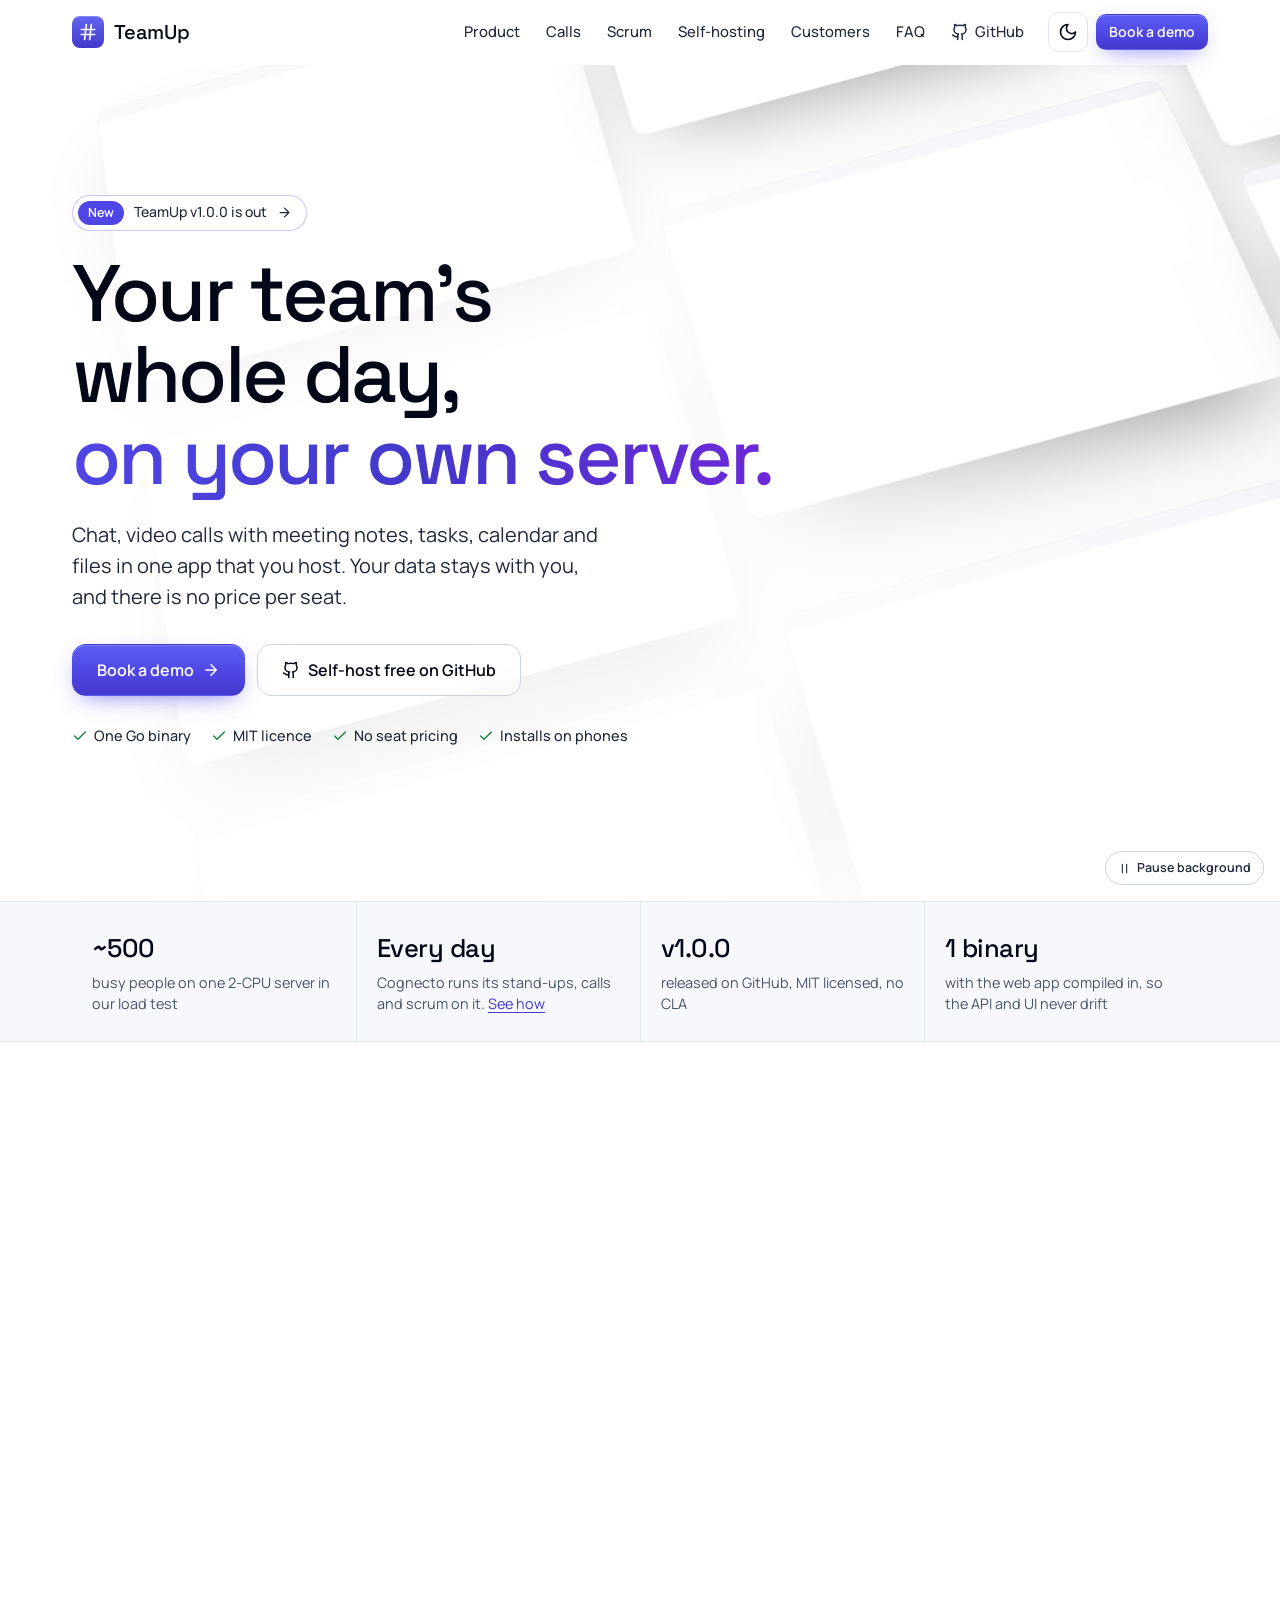
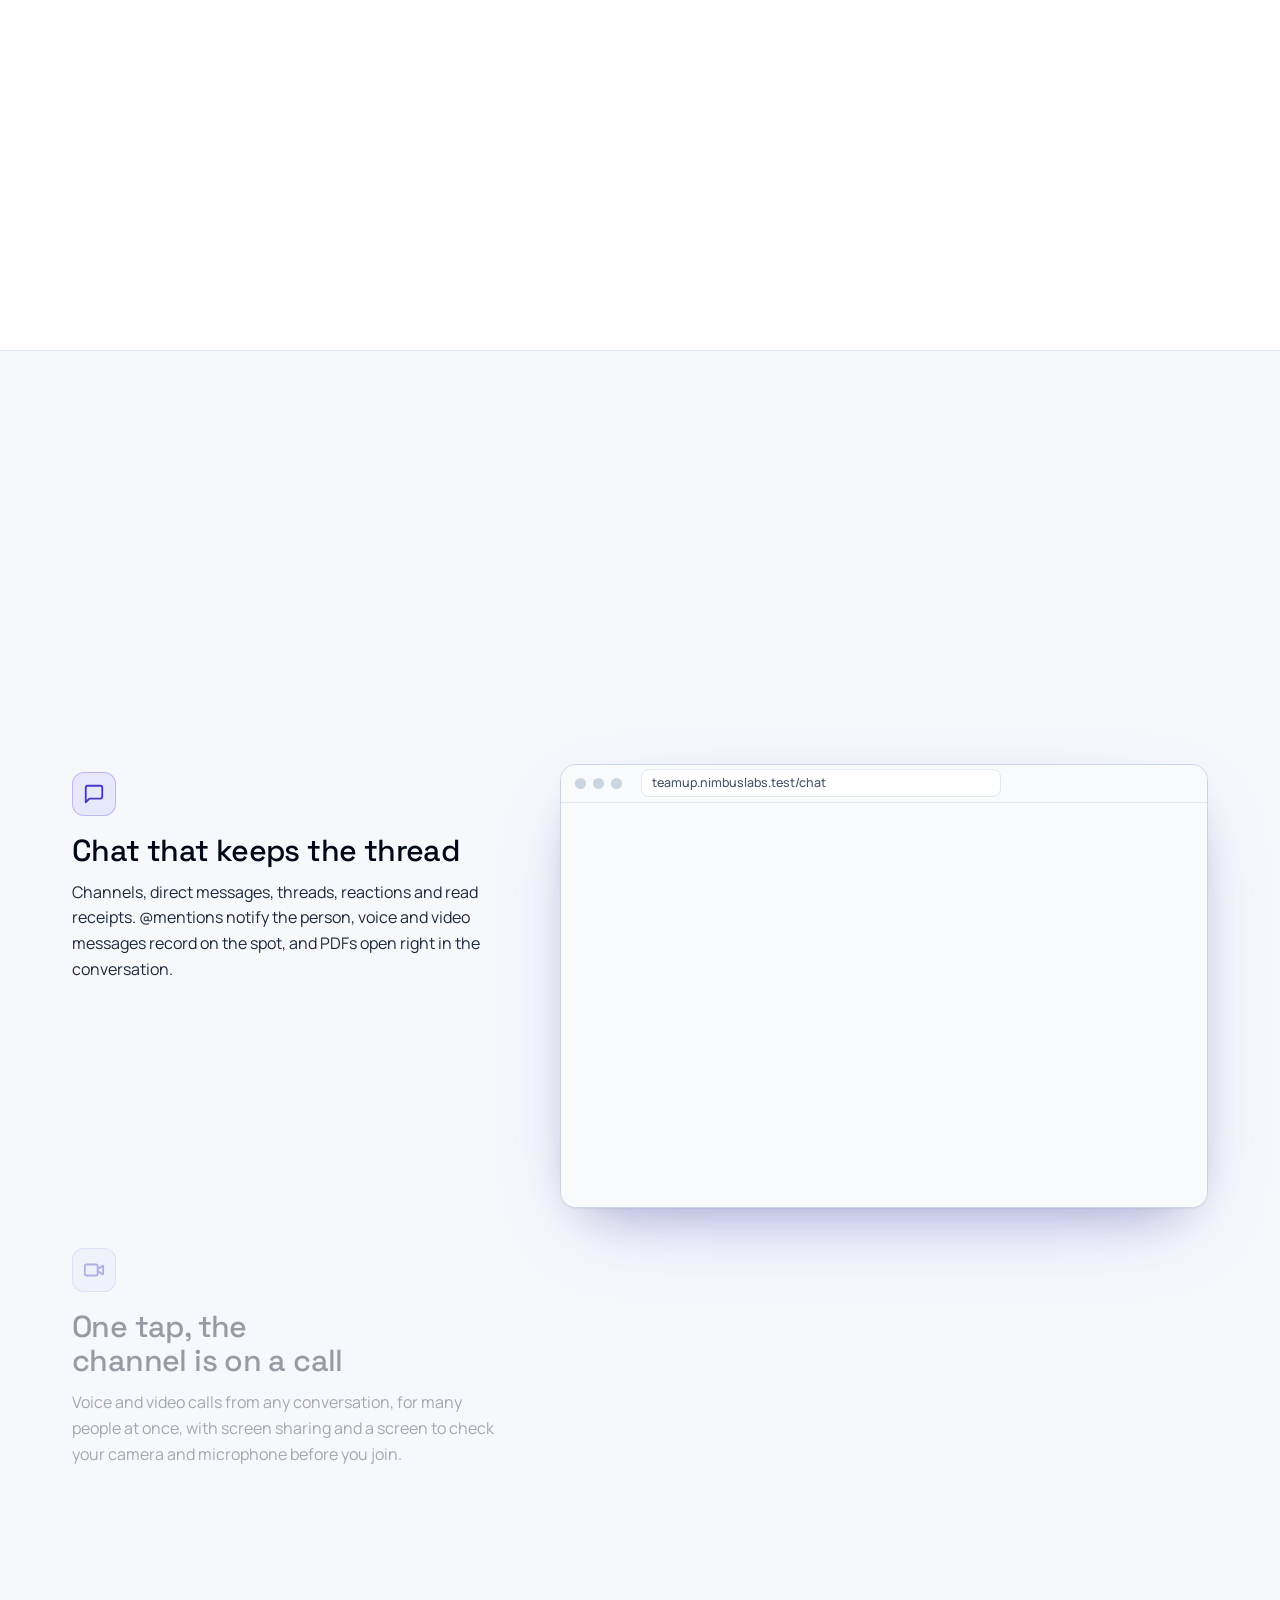
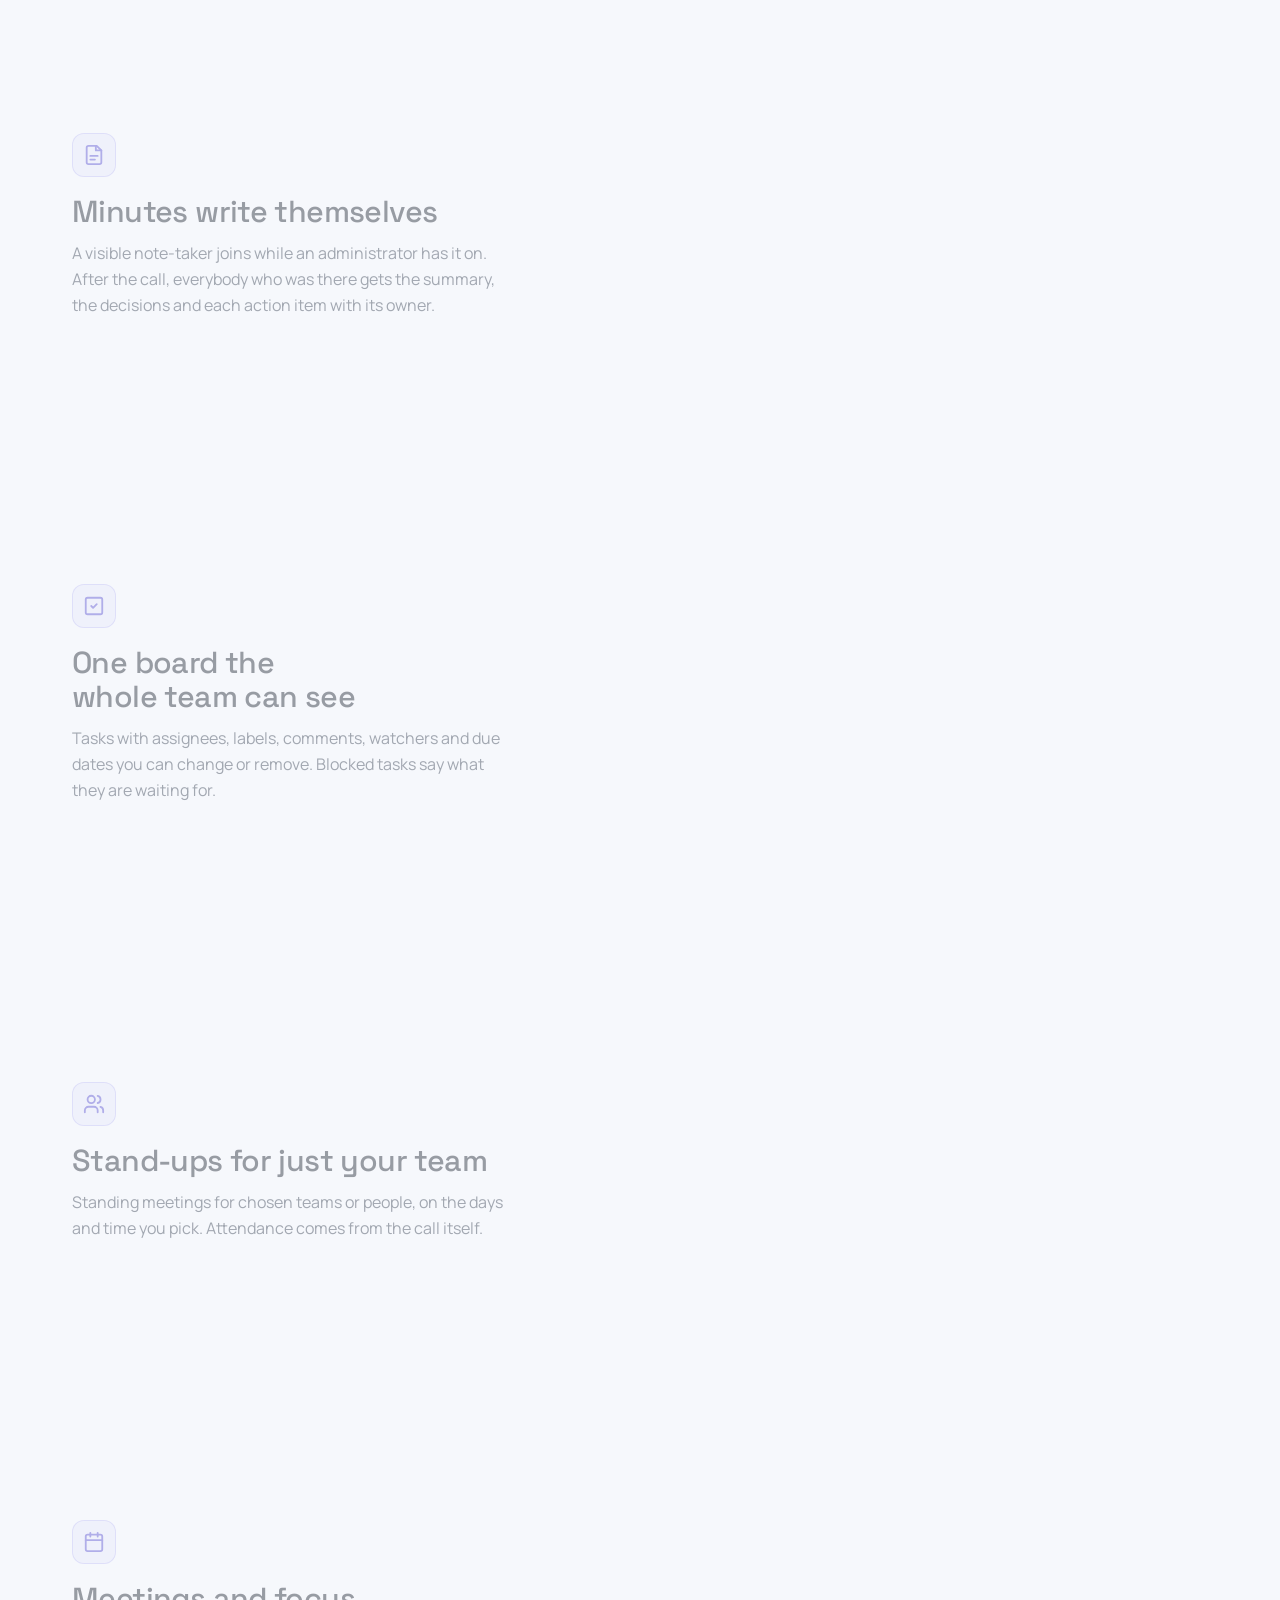
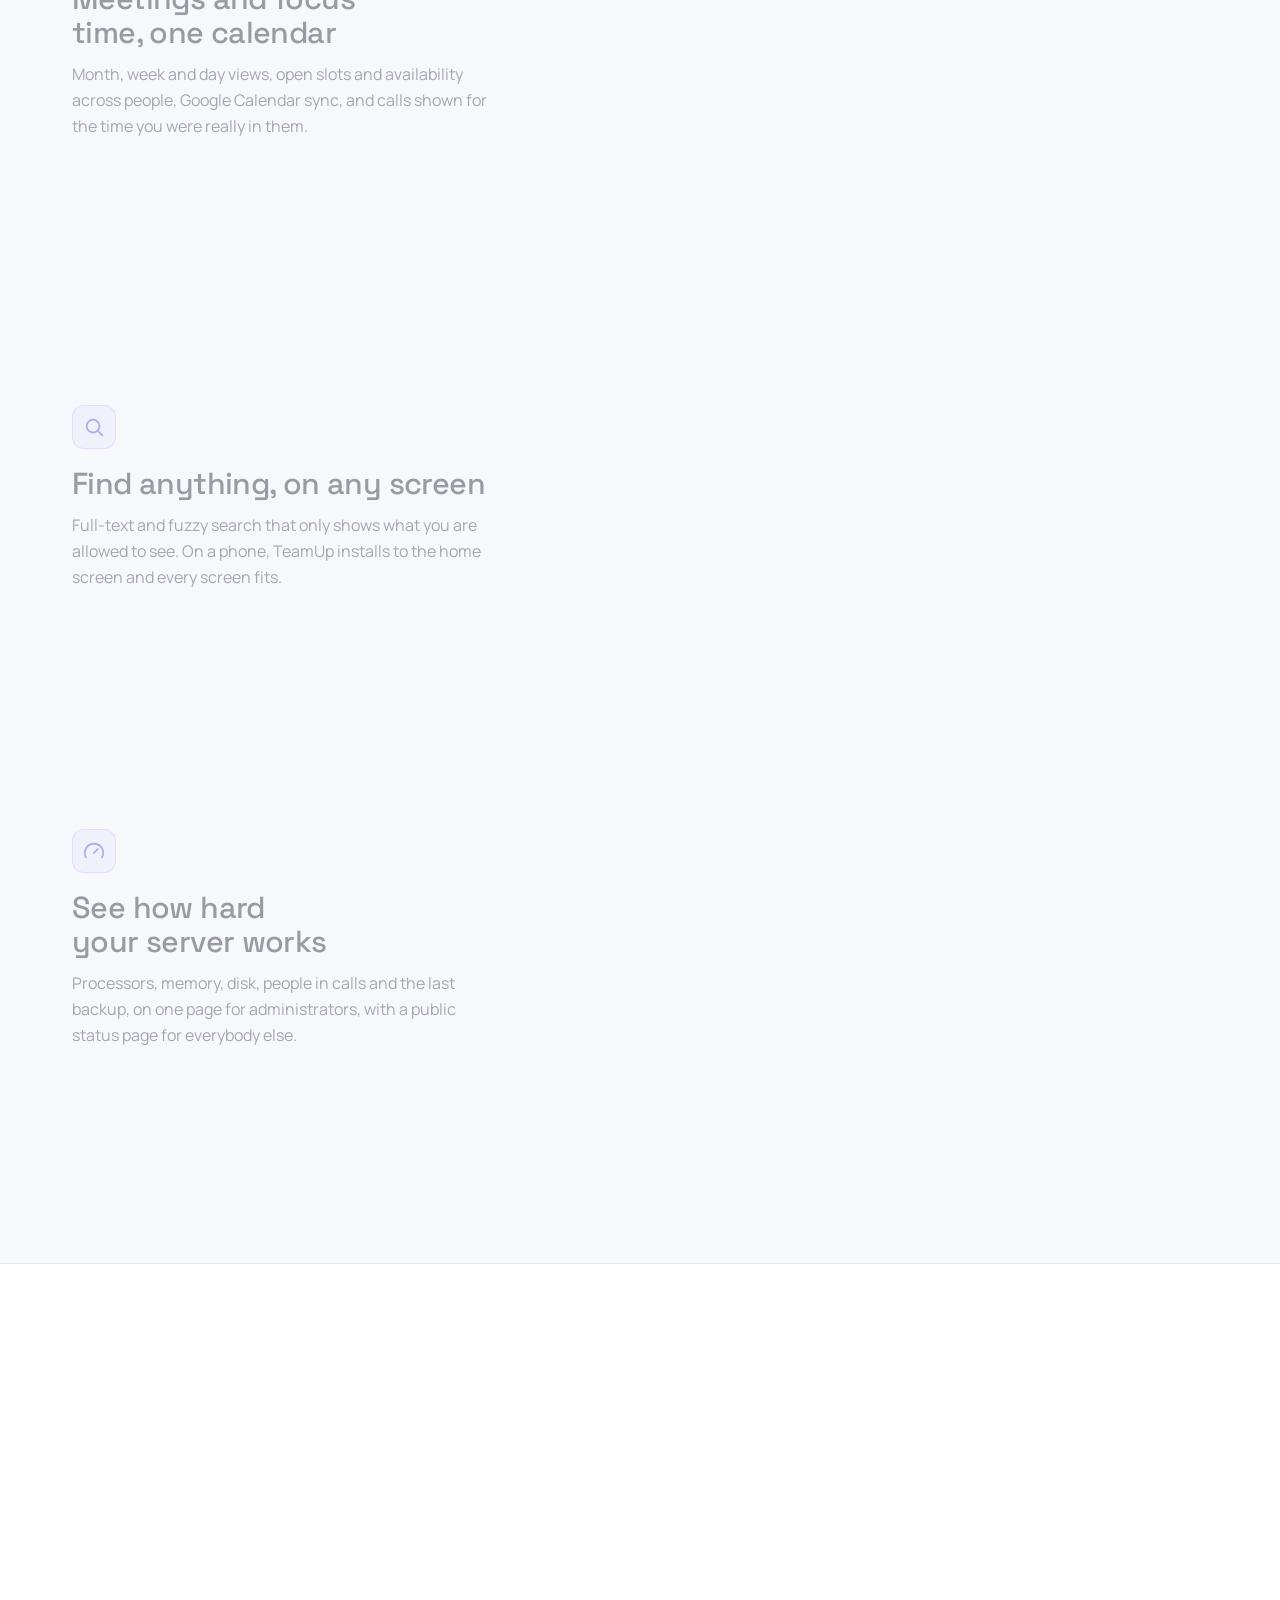
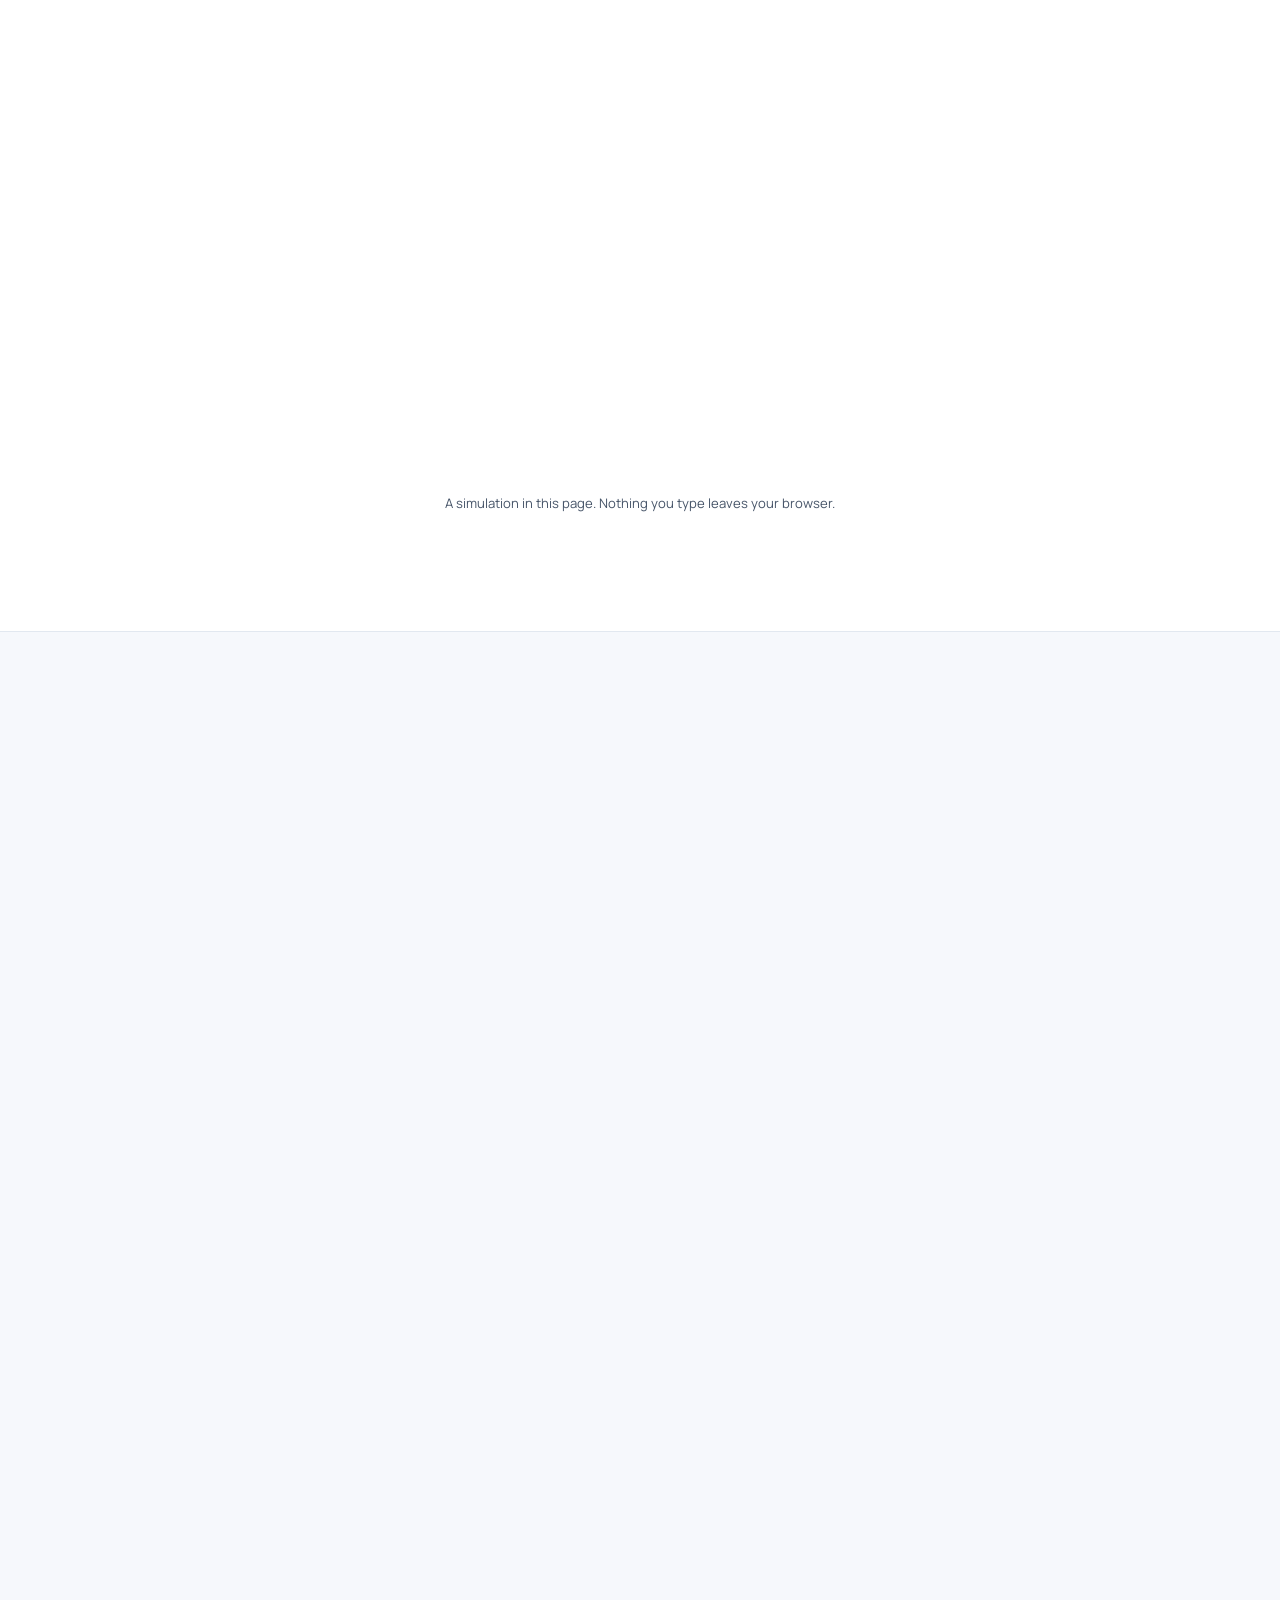
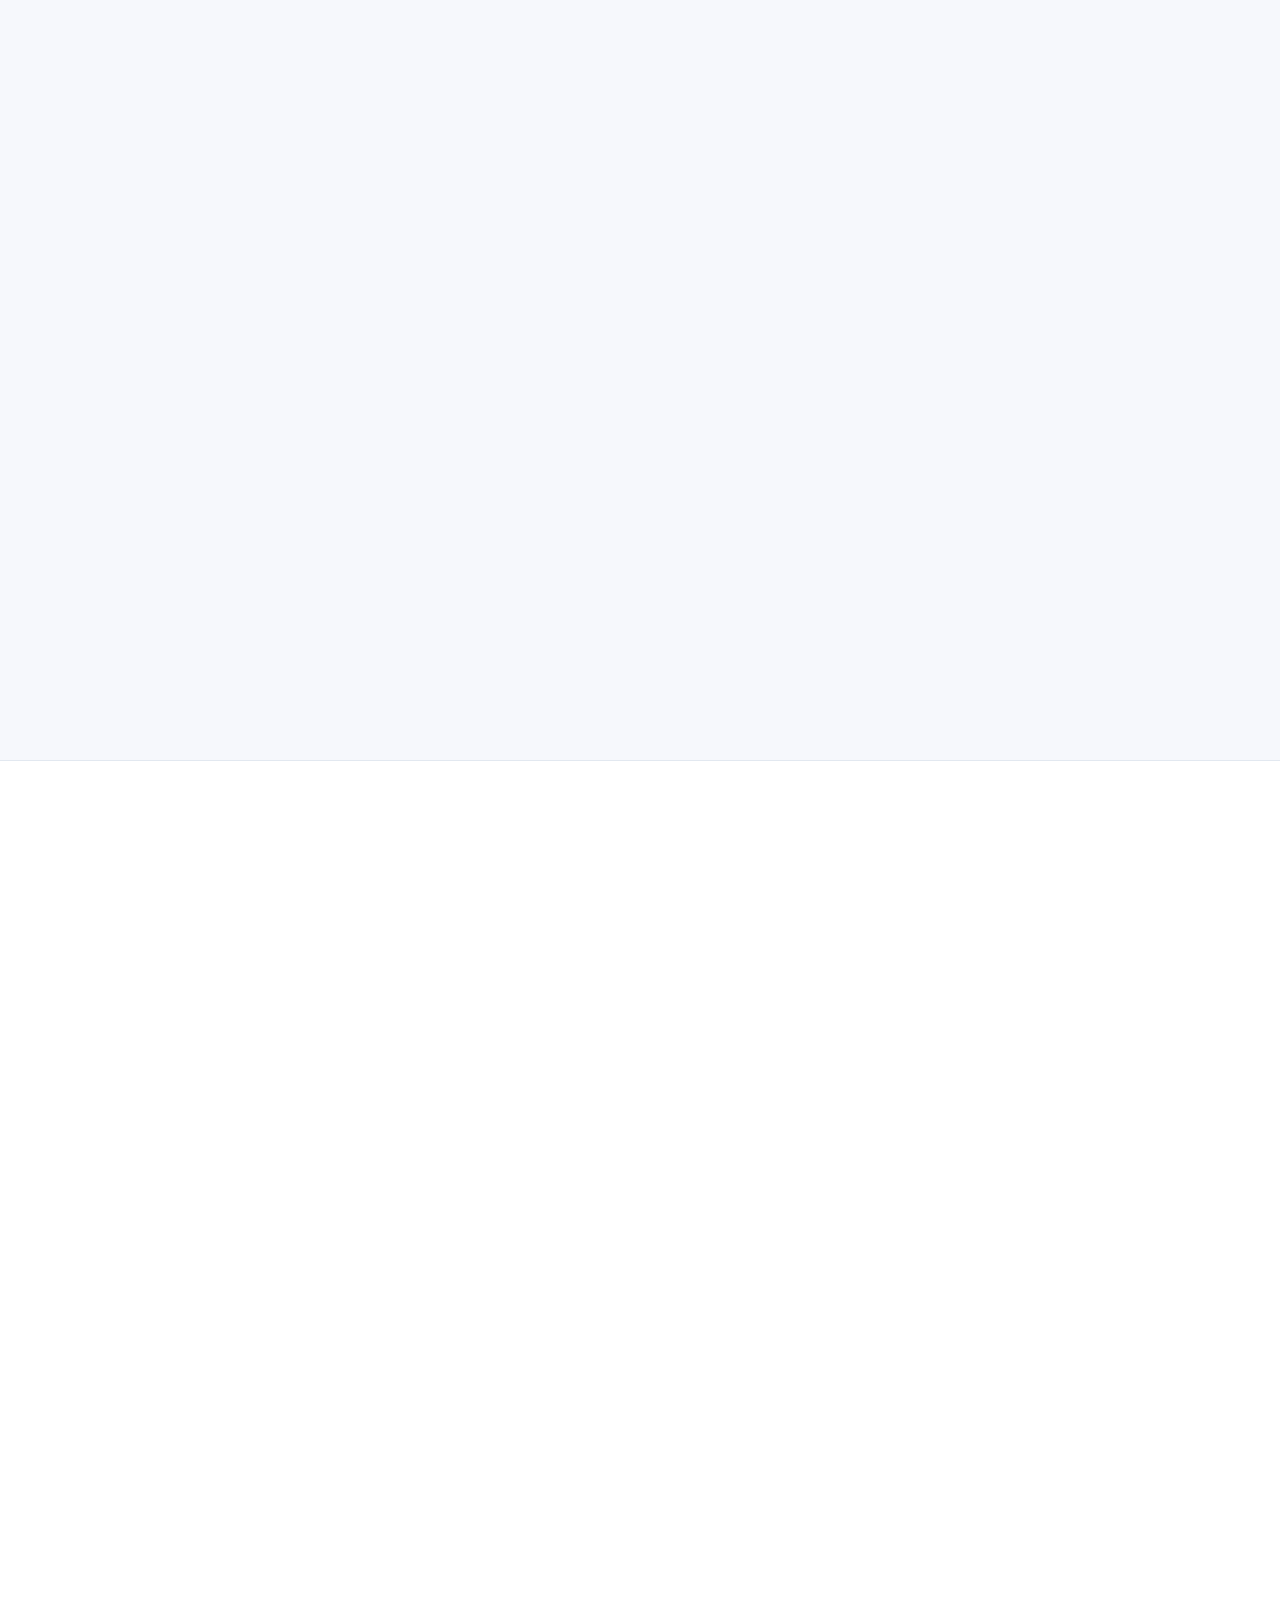
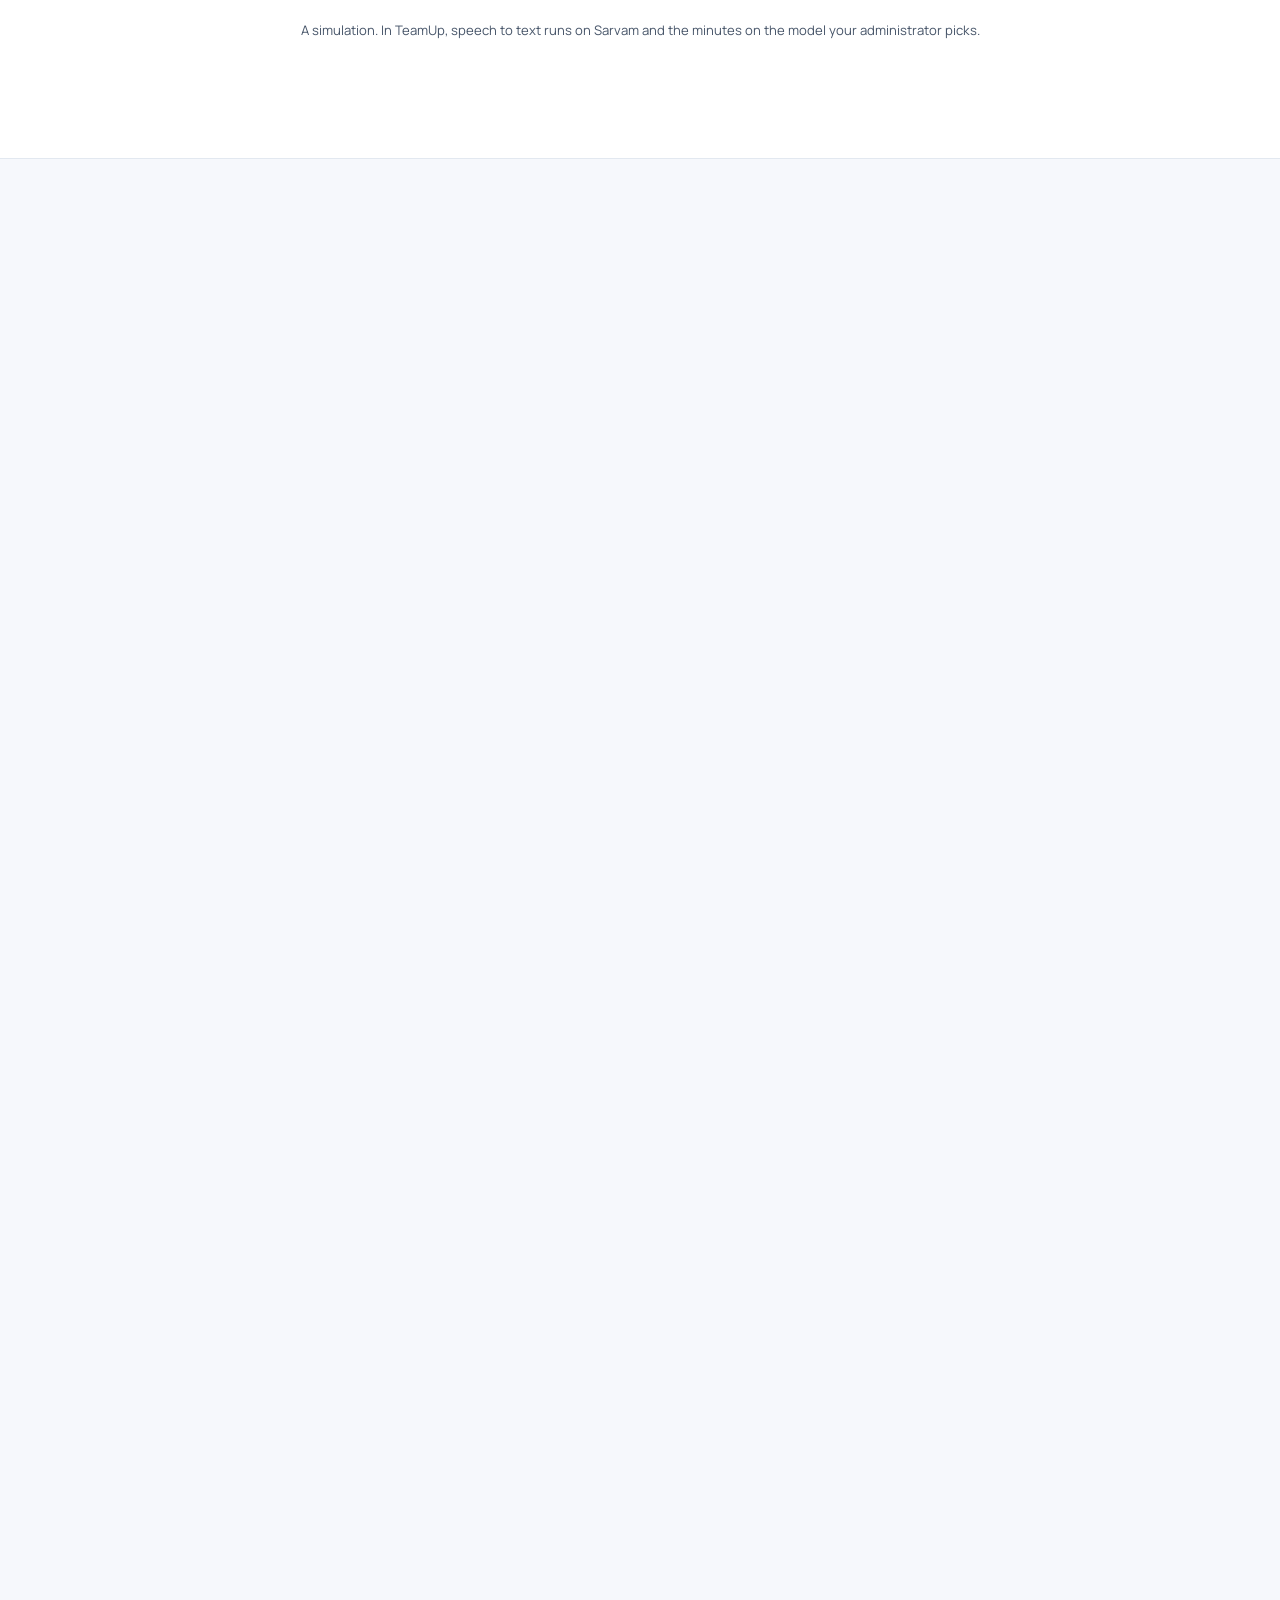
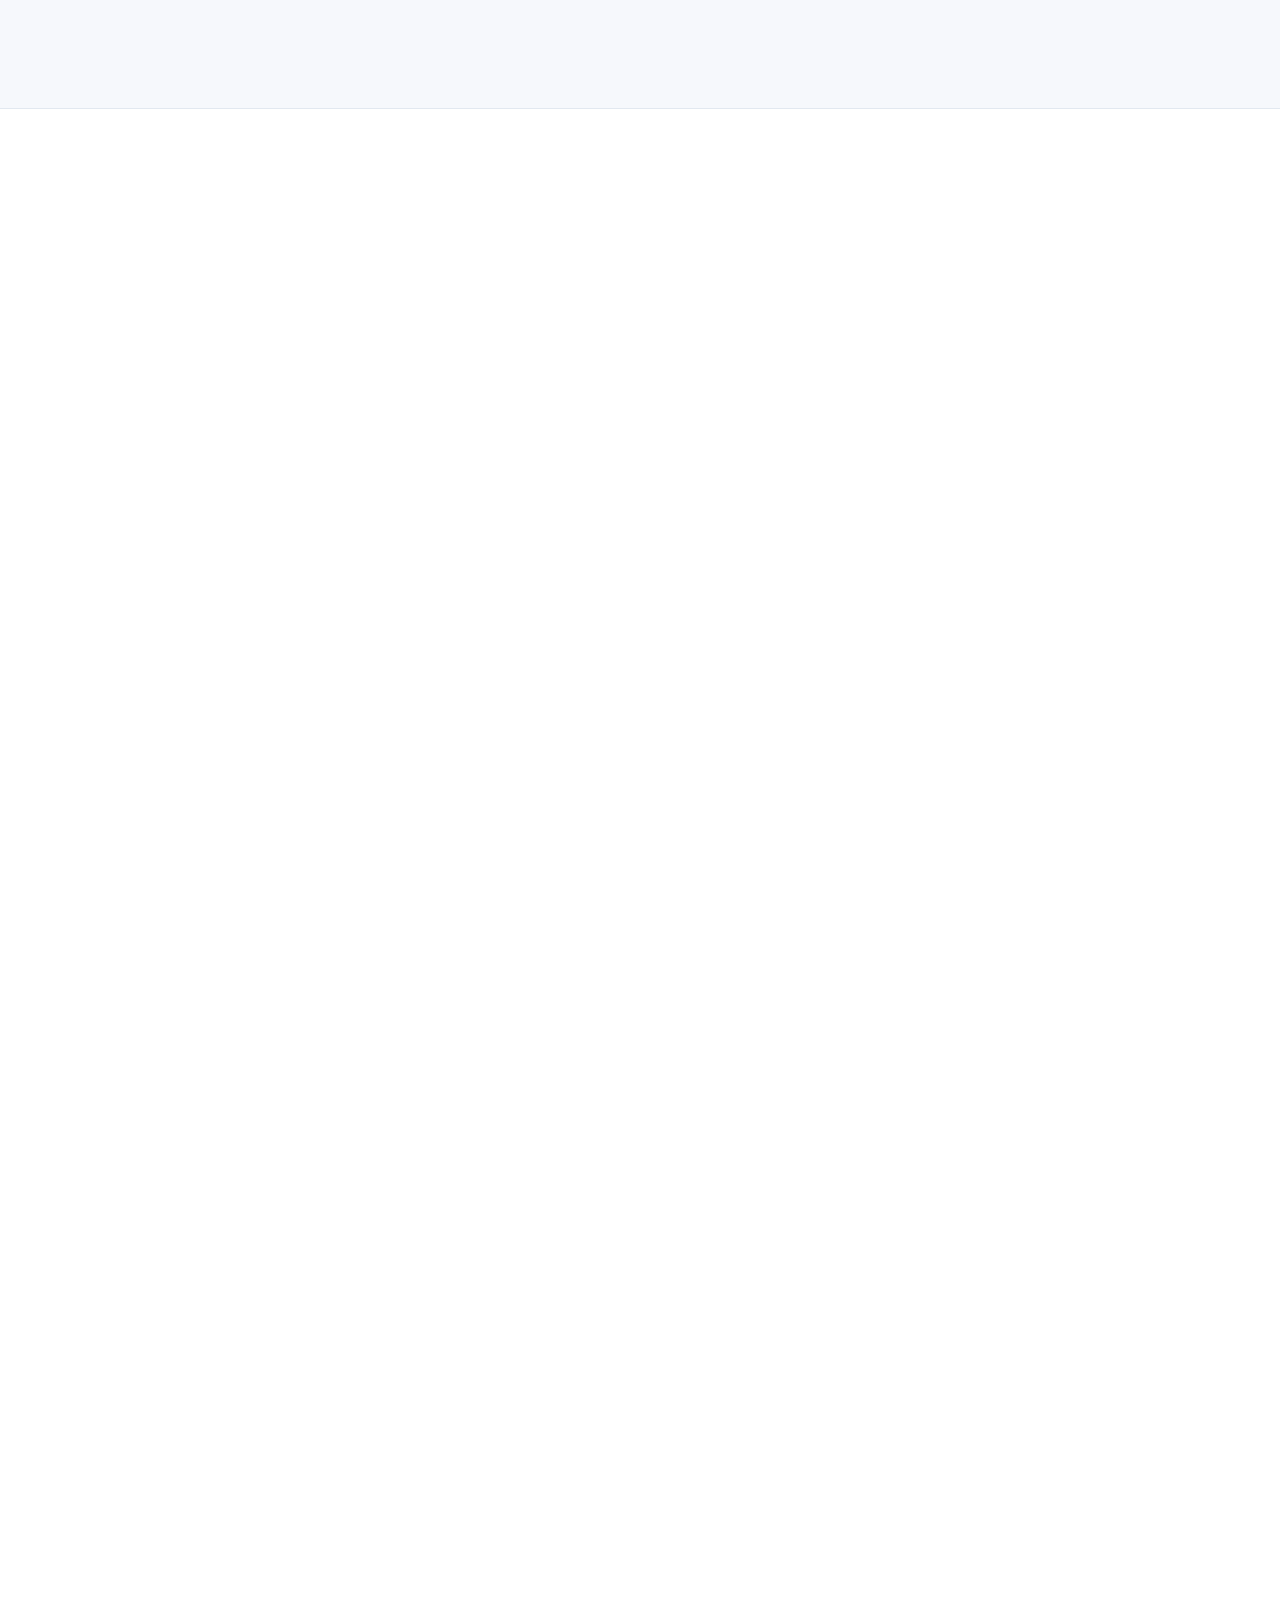
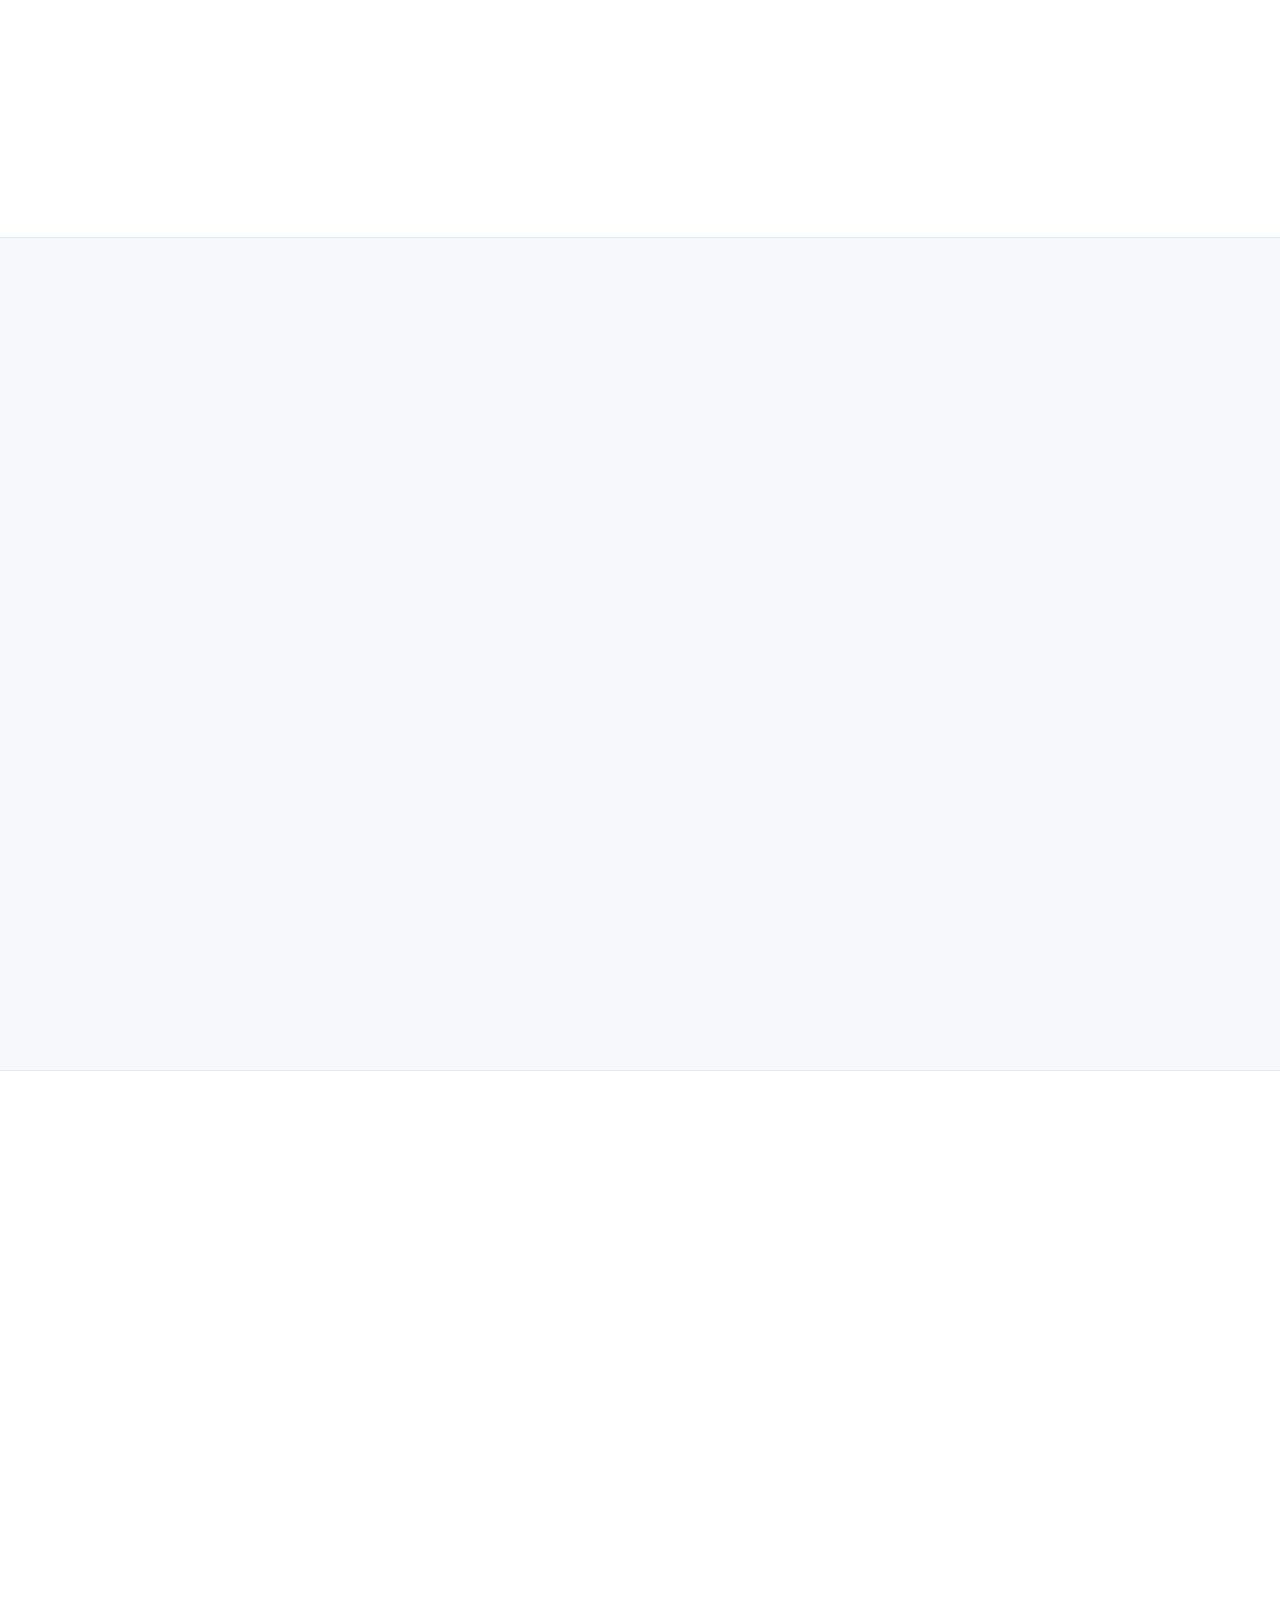
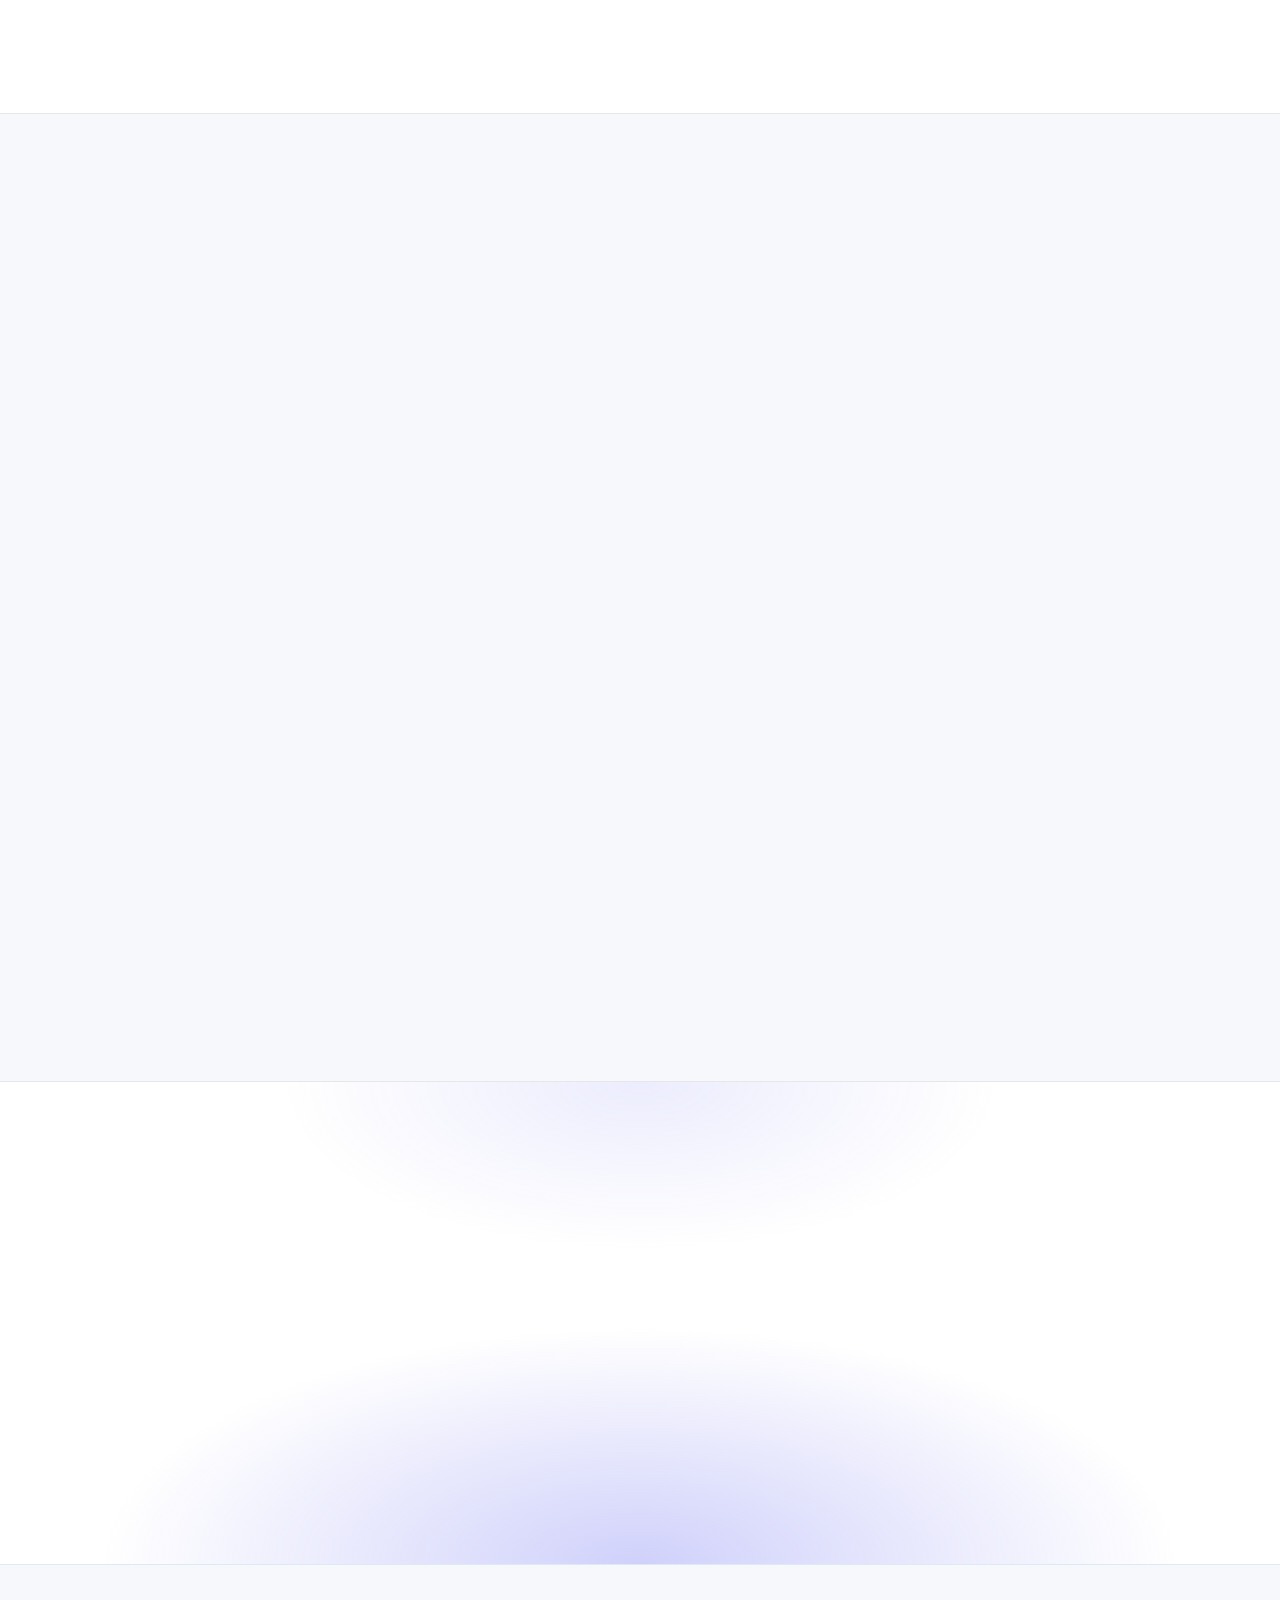
==== index.html @ 02729c02 "feat: TeamUp marketing site with hands-on demos and a customers page Static HTML, CSS and JavaScript" ====
<!doctype html>
<html lang="en" data-theme="dark">
<head>
  <meta charset="utf-8">
  <meta name="viewport" content="width=device-width, initial-scale=1, viewport-fit=cover">
  <title>TeamUp: chat, calls and tasks on your own server</title>
  <meta name="description" content="TeamUp is a self-hosted team workspace: chat, video calls with meeting notes, tasks, calendar and files in one app on your own server. Your data, no seat pricing, MIT licence.">
  <meta http-equiv="Content-Security-Policy" content="default-src 'self'; script-src 'self'; style-src 'self'; img-src 'self' data:; media-src 'self'; font-src 'self'; connect-src 'self'; form-action 'self' mailto: https:; base-uri 'self'; object-src 'none'">
  <meta name="referrer" content="strict-origin-when-cross-origin">
  <meta name="color-scheme" content="dark light">
  <meta name="theme-color" content="#020817" media="(prefers-color-scheme: dark)">
  <meta name="theme-color" content="#ffffff" media="(prefers-color-scheme: light)">
  <link rel="canonical" href="https://himanshu-kr-jha.github.io/teamup-site/">
  <link rel="icon" href="favicon.svg" type="image/svg+xml">
  <link rel="icon" href="favicon-32.png" sizes="32x32" type="image/png">
  <link rel="apple-touch-icon" href="apple-touch-icon.png">
  <meta property="og:type" content="website">
  <meta property="og:site_name" content="TeamUp">
  <meta property="og:title" content="TeamUp: your team's whole day, on your own server">
  <meta property="og:description" content="Chat, video calls with meeting notes, tasks, calendar and files in one app you host. Your data, no seat pricing, MIT licence.">
  <meta property="og:url" content="https://himanshu-kr-jha.github.io/teamup-site/">
  <meta property="og:image" content="https://himanshu-kr-jha.github.io/teamup-site/assets/img/og.png">
  <meta property="og:image:width" content="1200">
  <meta property="og:image:height" content="630">
  <meta property="og:image:alt" content="TeamUp: your team's whole day, on your own server">
  <meta name="twitter:card" content="summary_large_image">
  <meta name="twitter:title" content="TeamUp: your team's whole day, on your own server">
  <meta name="twitter:description" content="Chat, video calls with meeting notes, tasks, calendar and files in one app you host. No seat pricing, MIT licence.">
  <meta name="twitter:image" content="https://himanshu-kr-jha.github.io/teamup-site/assets/img/og.png">
  <link rel="preload" href="assets/fonts/space-grotesk-latin.woff2" as="font" type="font/woff2" crossorigin>
  <link rel="preload" href="assets/fonts/manrope-latin.woff2" as="font" type="font/woff2" crossorigin>
  <script src="assets/js/theme.js"></script>
  <link rel="stylesheet" href="assets/css/site.css">
  <script src="assets/js/main.js" defer></script>
  <script src="assets/js/demos.js" defer></script>
  <script type="application/ld+json">{"@context":"https://schema.org","@type":"SoftwareApplication","name":"TeamUp","applicationCategory":"BusinessApplication","operatingSystem":"Linux","softwareVersion":"1.0.0","license":"https://opensource.org/licenses/MIT","offers":{"@type":"Offer","price":"0","priceCurrency":"USD"},"url":"https://github.com/himanshu-kr-jha/teamup.sh","downloadUrl":"https://github.com/himanshu-kr-jha/teamup.sh/releases/tag/v1.0.0","description":"Self-hosted team workspace: chat, video calls with meeting notes, tasks, calendar and files in one Go binary on your own server."}</script>
</head>
<body>
<svg class="sprite" aria-hidden="true" focusable="false">
  <symbol id="i-logo" viewBox="0 0 24 24"><path d="M4 9h16M4 15h16M10 3 8 21M16 3l-2 18"/></symbol>
  <symbol id="i-chat" viewBox="0 0 24 24"><path d="M21 15a2 2 0 0 1-2 2H7l-4 4V5a2 2 0 0 1 2-2h14a2 2 0 0 1 2 2z"/></symbol>
  <symbol id="i-video" viewBox="0 0 24 24"><path d="m16 13 5.2 3.5a.5.5 0 0 0 .8-.4V7.9a.5.5 0 0 0-.8-.4L16 11"/><rect x="2" y="6" width="14" height="12" rx="2"/></symbol>
  <symbol id="i-video-off" viewBox="0 0 24 24"><path d="M10.7 6H14a2 2 0 0 1 2 2v3.3l1 1L22 8v8M16 16a2 2 0 0 1-2 2H4a2 2 0 0 1-2-2V8a2 2 0 0 1 2-2h2M2 2l20 20"/></symbol>
  <symbol id="i-notes" viewBox="0 0 24 24"><path d="M15 2H6a2 2 0 0 0-2 2v16a2 2 0 0 0 2 2h12a2 2 0 0 0 2-2V7z"/><path d="M14 2v5h6M8 13h8M8 17h5"/></symbol>
  <symbol id="i-tasks" viewBox="0 0 24 24"><rect x="3" y="3" width="18" height="18" rx="2"/><path d="m9 12 2 2 4-4"/></symbol>
  <symbol id="i-calendar" viewBox="0 0 24 24"><rect x="3" y="4" width="18" height="18" rx="2"/><path d="M16 2v4M8 2v4M3 10h18"/></symbol>
  <symbol id="i-search" viewBox="0 0 24 24"><circle cx="11" cy="11" r="7"/><path d="m21 21-4.3-4.3"/></symbol>
  <symbol id="i-phone" viewBox="0 0 24 24"><rect x="6" y="2" width="12" height="20" rx="2"/><path d="M11 18h2"/></symbol>
  <symbol id="i-server" viewBox="0 0 24 24"><rect x="2" y="3" width="20" height="8" rx="2"/><rect x="2" y="13" width="20" height="8" rx="2"/><path d="M6 7h.01M6 17h.01"/></symbol>
  <symbol id="i-shield" viewBox="0 0 24 24"><path d="M12 22s8-4 8-10V5l-8-3-8 3v7c0 6 8 10 8 10z"/><path d="m9 12 2 2 4-4"/></symbol>
  <symbol id="i-lock" viewBox="0 0 24 24"><rect x="4" y="11" width="16" height="10" rx="2"/><path d="M8 11V7a4 4 0 0 1 8 0v4"/></symbol>
  <symbol id="i-github" viewBox="0 0 24 24"><path d="M15 22v-4a4.8 4.8 0 0 0-1-3.5c3 0 6-2 6-5.5.1-1.3-.3-2.5-1-3.5.3-1.2.3-2.4 0-3.5 0 0-1 0-3 1.5-2.6-.5-5.4-.5-8 0C6 2 5 2 5 2c-.3 1.1-.3 2.3 0 3.5A5.4 5.4 0 0 0 4 9c0 3.5 3 5.5 6 5.5-.4.5-.7 1-.8 1.6-.2.6-.3 1.3-.2 1.9v4"/><path d="M9 18c-4.5 2-5-2-7-2"/></symbol>
  <symbol id="i-users" viewBox="0 0 24 24"><path d="M16 21v-2a4 4 0 0 0-4-4H6a4 4 0 0 0-4 4v2"/><circle cx="9" cy="7" r="4"/><path d="M22 21v-2a4 4 0 0 0-3-3.9M16 3.1a4 4 0 0 1 0 7.8"/></symbol>
  <symbol id="i-hand" viewBox="0 0 24 24"><path d="M18 11V6a2 2 0 0 0-4 0M14 10V4a2 2 0 0 0-4 0v2M10 10.5V6a2 2 0 0 0-4 0v8"/><path d="M18 8a2 2 0 1 1 4 0v6a8 8 0 0 1-8 8h-2c-2.8 0-4.5-.9-6-2.4l-3.6-3.6a2 2 0 0 1 2.8-2.8L7 15"/></symbol>
  <symbol id="i-mic" viewBox="0 0 24 24"><rect x="9" y="2" width="6" height="12" rx="3"/><path d="M19 10v2a7 7 0 0 1-14 0v-2M12 19v3"/></symbol>
  <symbol id="i-mic-off" viewBox="0 0 24 24"><path d="M2 2l20 20M18.9 13.4A7 7 0 0 0 19 12v-2M5 10v2a7 7 0 0 0 12 5M15 9.3V5a3 3 0 0 0-5.7-1.3M9 9v3a3 3 0 0 0 5.1 2.1M12 19v3"/></symbol>
  <symbol id="i-wifi" viewBox="0 0 24 24"><path d="M12 20h.01M2 8.8a15 15 0 0 1 20 0M5 12.9a10 10 0 0 1 14 0M8.5 16.4a5 5 0 0 1 7 0"/></symbol>
  <symbol id="i-wifi-low" viewBox="0 0 24 24"><path d="M12 20h.01M8.5 16.4a5 5 0 0 1 7 0M5 12.9a10 10 0 0 1 5.2-2.8M19 12.9a10 10 0 0 0-2.3-1.7M2 8.8a15 15 0 0 1 4.2-2.8M22 8.8A15 15 0 0 0 10.7 4.2M2 2l20 20"/></symbol>
  <symbol id="i-headphones" viewBox="0 0 24 24"><path d="M3 14h3a2 2 0 0 1 2 2v3a2 2 0 0 1-2 2H5a2 2 0 0 1-2-2v-7a9 9 0 0 1 18 0v7a2 2 0 0 1-2 2h-1a2 2 0 0 1-2-2v-3a2 2 0 0 1 2-2h3"/></symbol>
  <symbol id="i-image" viewBox="0 0 24 24"><rect x="3" y="3" width="18" height="18" rx="2"/><circle cx="9" cy="9" r="2"/><path d="m21 15-3.1-3.1a2 2 0 0 0-2.8 0L6 21"/></symbol>
  <symbol id="i-screen" viewBox="0 0 24 24"><rect x="2" y="3" width="20" height="14" rx="2"/><path d="M8 21h8M12 17v4M9 10l3-3 3 3M12 7v6"/></symbol>
  <symbol id="i-sparkles" viewBox="0 0 24 24"><path d="M9.9 15.5A2 2 0 0 0 8.5 14l-6.1-1.6a.5.5 0 0 1 0-1L8.5 9.9A2 2 0 0 0 9.9 8.5l1.6-6.1a.5.5 0 0 1 1 0l1.6 6.1a2 2 0 0 0 1.4 1.4l6.1 1.6a.5.5 0 0 1 0 1L15.5 14a2 2 0 0 0-1.4 1.4l-1.6 6.1a.5.5 0 0 1-1 0zM20 3v4M22 5h-4"/></symbol>
  <symbol id="i-gauge" viewBox="0 0 24 24"><path d="m12 14 4-4M3.3 19a10 10 0 1 1 17.4 0"/></symbol>
  <symbol id="i-check" viewBox="0 0 24 24"><path d="M20 6 9 17l-5-5"/></symbol>
  <symbol id="i-x" viewBox="0 0 24 24"><path d="M18 6 6 18M6 6l12 12"/></symbol>
  <symbol id="i-arrow" viewBox="0 0 24 24"><path d="M5 12h14M12 5l7 7-7 7"/></symbol>
  <symbol id="i-play" viewBox="0 0 24 24"><path d="M7 4v16l13-8z"/></symbol>
  <symbol id="i-pause" viewBox="0 0 24 24"><path d="M8 4v16M16 4v16"/></symbol>
  <symbol id="i-grip" viewBox="0 0 24 24"><circle cx="9" cy="6" r="1"/><circle cx="9" cy="12" r="1"/><circle cx="9" cy="18" r="1"/><circle cx="15" cy="6" r="1"/><circle cx="15" cy="12" r="1"/><circle cx="15" cy="18" r="1"/></symbol>
  <symbol id="i-copy" viewBox="0 0 24 24"><rect x="9" y="9" width="12" height="12" rx="2"/><path d="M5 15H4a2 2 0 0 1-2-2V4a2 2 0 0 1 2-2h9a2 2 0 0 1 2 2v1"/></symbol>
  <symbol id="i-sun" viewBox="0 0 24 24"><circle cx="12" cy="12" r="4"/><path d="M12 2v2M12 20v2M4.9 4.9l1.4 1.4M17.7 17.7l1.4 1.4M2 12h2M20 12h2M6.3 17.7l-1.4 1.4M19.1 4.9l-1.4 1.4"/></symbol>
  <symbol id="i-moon" viewBox="0 0 24 24"><path d="M12 3a6 6 0 0 0 9 9 9 9 0 1 1-9-9z"/></symbol>
  <symbol id="i-menu" viewBox="0 0 24 24"><path d="M4 6h16M4 12h16M4 18h16"/></symbol>
  <symbol id="i-send" viewBox="0 0 24 24"><path d="m22 2-7 20-4-9-9-4z"/><path d="M22 2 11 13"/></symbol>
  <symbol id="i-at" viewBox="0 0 24 24"><circle cx="12" cy="12" r="4"/><path d="M16 8v5a3 3 0 0 0 6 0v-1a10 10 0 1 0-4 8"/></symbol>
  <symbol id="i-link" viewBox="0 0 24 24"><path d="M10 13a5 5 0 0 0 7.5.5l3-3a5 5 0 0 0-7-7l-1.7 1.7"/><path d="M14 11a5 5 0 0 0-7.5-.5l-3 3a5 5 0 0 0 7 7l1.7-1.7"/></symbol>
  <symbol id="i-refresh" viewBox="0 0 24 24"><path d="M3 12a9 9 0 0 1 15-6.7L21 8M21 3v5h-5M21 12a9 9 0 0 1-15 6.7L3 16M3 21v-5h5"/></symbol>
  <symbol id="i-volume" viewBox="0 0 24 24"><path d="M11 5 6 9H2v6h4l5 4zM15.5 8.5a5 5 0 0 1 0 7M19 5a10 10 0 0 1 0 14"/></symbol>
  <symbol id="i-blocked" viewBox="0 0 24 24"><circle cx="12" cy="12" r="10"/><path d="m4.9 4.9 14.2 14.2"/></symbol>
  <symbol id="i-chart" viewBox="0 0 24 24"><path d="M3 3v18h18M7 16l4-5 4 3 5-7"/></symbol>
  <symbol id="i-code" viewBox="0 0 24 24"><path d="m16 18 6-6-6-6M8 6l-6 6 6 6"/></symbol>
  <symbol id="i-plus" viewBox="0 0 24 24"><path d="M12 5v14M5 12h14"/></symbol>
  <symbol id="i-door" viewBox="0 0 24 24"><path d="M9 21V3h10v18M3 21h18M15 12h.01M9 3 5 5v16"/></symbol>
  <symbol id="i-phone-call" viewBox="0 0 24 24"><path d="M22 16.9v3a2 2 0 0 1-2.2 2 19.8 19.8 0 0 1-8.6-3.1 19.5 19.5 0 0 1-6-6A19.8 19.8 0 0 1 2.1 4.2 2 2 0 0 1 4.1 2h3a2 2 0 0 1 2 1.7c.1 1 .4 1.9.7 2.8a2 2 0 0 1-.5 2.1L8 9.9a16 16 0 0 0 6 6l1.3-1.3a2 2 0 0 1 2.1-.4c.9.3 1.8.6 2.8.7a2 2 0 0 1 1.7 2z"/></symbol>
</svg>

<a class="skip" href="#main">Skip to content</a>

<header class="site-header" data-header>
  <div class="container header-inner">
    <a class="brand" href="./" aria-label="TeamUp home">
      <span class="brand-mark" aria-hidden="true"><svg><use href="#i-logo"/></svg></span>
      <span class="brand-name">TeamUp</span>
    </a>
    <nav class="nav" aria-label="Main">
      <button class="icon-btn nav-toggle" type="button" aria-expanded="false" aria-controls="nav-list" data-nav-toggle>
        <svg aria-hidden="true"><use href="#i-menu"/></svg><span class="sr-only">Menu</span>
      </button>
      <ul class="nav-list" id="nav-list" data-nav-list>
        <li><a href="#tour">Product</a></li>
        <li><a href="#calls">Calls</a></li>
        <li><a href="#scrum">Scrum</a></li>
        <li><a href="#own">Self-hosting</a></li>
        <li><a href="customers.html">Customers</a></li>
        <li><a href="#faq">FAQ</a></li>
        <li class="nav-gh"><a href="https://github.com/himanshu-kr-jha/teamup.sh" rel="noopener"><svg aria-hidden="true"><use href="#i-github"/></svg>GitHub</a></li>
      </ul>
    </nav>
    <div class="header-actions">
      <button class="icon-btn" type="button" data-theme-toggle aria-label="Switch to light mode">
        <svg class="when-dark" aria-hidden="true"><use href="#i-sun"/></svg>
        <svg class="when-light" aria-hidden="true"><use href="#i-moon"/></svg>
      </button>
      <a class="btn btn-primary btn-sm" href="#demo" data-demo>Book a demo</a>
    </div>
  </div>
</header>

<main id="main">

<!-- HERO -->
<section class="hero" aria-labelledby="hero-title">
  <div class="hero-bg" aria-hidden="true" data-hero-bg>
    <div class="mosaic" data-mosaic>
      <div class="mosaic-col">
        <div class="win"><span class="win-bar"></span><video muted loop playsinline preload="none" data-lazy-video data-name="chat-sm" data-poster="chat-sm"></video></div>
        <div class="win"><span class="win-bar"></span><video muted loop playsinline preload="none" data-lazy-video data-name="tasks-sm" data-poster="tasks-sm"></video></div>
        <div class="win"><span class="win-bar"></span><video muted loop playsinline preload="none" data-lazy-video data-name="search-sm" data-poster="search-sm"></video></div>
      </div>
      <div class="mosaic-col">
        <div class="win"><span class="win-bar"></span><video muted loop playsinline preload="none" data-lazy-video data-name="call-sm" data-poster="call-sm"></video></div>
        <div class="win"><span class="win-bar"></span><video muted loop playsinline preload="none" data-lazy-video data-name="notes-sm" data-poster="notes-sm"></video></div>
        <div class="win"><span class="win-bar"></span><video muted loop playsinline preload="none" data-lazy-video data-name="calendar-sm" data-poster="calendar-sm"></video></div>
      </div>
      <div class="mosaic-col">
        <div class="win"><span class="win-bar"></span><video muted loop playsinline preload="none" data-lazy-video data-name="standup-sm" data-poster="standup-sm"></video></div>
        <div class="win"><span class="win-bar"></span><video muted loop playsinline preload="none" data-lazy-video data-name="system-sm" data-poster="system-sm"></video></div>
        <div class="win"><span class="win-bar"></span><video muted loop playsinline preload="none" data-lazy-video data-name="chat-sm" data-poster="chat-sm"></video></div>
      </div>
    </div>
    <div class="hero-scrim"></div>
  </div>
  <div class="container hero-inner">
    <a class="pill" href="https://github.com/himanshu-kr-jha/teamup.sh/releases/tag/v1.0.0" rel="noopener">
      <span class="pill-tag">New</span> TeamUp v1.0.0 is out <svg aria-hidden="true"><use href="#i-arrow"/></svg>
    </a>
    <h1 id="hero-title" class="hero-title">Your team's whole day,<br> <span class="grad">on your own server.</span></h1>
    <p class="hero-sub">Chat, video calls with meeting notes, tasks, calendar and files in one app that you host. Your data stays with you, and there is no price per seat.</p>
    <div class="cta-row">
      <a class="btn btn-primary btn-lg" href="#demo" data-demo>Book a demo <svg aria-hidden="true"><use href="#i-arrow"/></svg></a>
      <a class="btn btn-ghost btn-lg" href="https://github.com/himanshu-kr-jha/teamup.sh" rel="noopener"><svg aria-hidden="true"><use href="#i-github"/></svg> Self-host free on GitHub</a>
    </div>
    <ul class="hero-facts" aria-label="At a glance">
      <li><svg aria-hidden="true"><use href="#i-check"/></svg>One Go binary</li>
      <li><svg aria-hidden="true"><use href="#i-check"/></svg>MIT licence</li>
      <li><svg aria-hidden="true"><use href="#i-check"/></svg>No seat pricing</li>
      <li><svg aria-hidden="true"><use href="#i-check"/></svg>Installs on phones</li>
    </ul>
  </div>
  <button class="hero-motion" type="button" data-motion-toggle aria-pressed="false">
    <svg class="when-playing" aria-hidden="true"><use href="#i-pause"/></svg>
    <svg class="when-paused" aria-hidden="true"><use href="#i-play"/></svg>
    <span data-motion-label>Pause background</span>
  </button>
</section>

<!-- PROOF -->
<section class="proof" aria-label="Facts about TeamUp">
  <div class="container proof-grid">
    <div class="proof-item"><strong>~500</strong><span>busy people on one 2-CPU server in our load test</span></div>
    <div class="proof-item"><strong>Every day</strong><span>Cognecto runs its stand-ups, calls and scrum on it. <a href="customers.html">See how</a></span></div>
    <div class="proof-item"><strong>v1.0.0</strong><span>released on GitHub, MIT licensed, no CLA</span></div>
    <div class="proof-item"><strong>1 binary</strong><span>with the web app compiled in, so the API and UI never drift</span></div>
  </div>
</section>

<!-- PROBLEM / PROMISE -->
<section class="section" id="why" aria-labelledby="why-title">
  <div class="container">
    <div class="section-head reveal">
      <p class="eyebrow">Why TeamUp</p>
      <h2 id="why-title">Five apps, five bills, five places your data lives.</h2>
      <p class="lede">A message in one app, the call in another, notes in a third, tasks and the calendar somewhere else. Each one charges per person and keeps a copy of your work. TeamUp puts the whole day in one place, on a server you own.</p>
    </div>
    <div class="split-why reveal">
      <div class="scatter" aria-hidden="true">
        <span class="scatter-app s1"><svg><use href="#i-chat"/></svg>Chat app<em>per seat</em></span>
        <span class="scatter-app s2"><svg><use href="#i-video"/></svg>Video app<em>per seat</em></span>
        <span class="scatter-app s3"><svg><use href="#i-notes"/></svg>Note-taker<em>per seat</em></span>
        <span class="scatter-app s4"><svg><use href="#i-tasks"/></svg>Task tracker<em>per seat</em></span>
        <span class="scatter-app s5"><svg><use href="#i-calendar"/></svg>Calendar<em>per seat</em></span>
        <span class="scatter-arrow"><svg><use href="#i-arrow"/></svg></span>
        <span class="scatter-one"><span class="brand-mark"><svg><use href="#i-logo"/></svg></span><b>TeamUp</b><em>one server</em></span>
      </div>
      <ul class="promise-list">
        <li>
          <span class="promise-icon"><svg aria-hidden="true"><use href="#i-sparkles"/></svg></span>
          <div><h3>One flow, not five tabs</h3><p>A message becomes a call, the call becomes minutes, the minutes become tasks with owners. Nobody copies anything between apps.</p></div>
        </li>
        <li>
          <span class="promise-icon"><svg aria-hidden="true"><use href="#i-server"/></svg></span>
          <div><h3>Your server, your data</h3><p>Messages, files, calls and tasks live on a machine you control, in Postgres and S3 storage you can back up and inspect.</p></div>
        </li>
        <li>
          <span class="promise-icon"><svg aria-hidden="true"><use href="#i-users"/></svg></span>
          <div><h3>Pay for a server, not for seats</h3><p>The software is free. The 51st person you add costs the same as the 50th: nothing more.</p></div>
        </li>
      </ul>
    </div>
  </div>
</section>

<!-- PRODUCT TOUR -->
<section class="section section-alt" id="tour" aria-labelledby="tour-title">
  <div class="container">
    <div class="section-head reveal">
      <p class="eyebrow">Product tour</p>
      <h2 id="tour-title">A working day in TeamUp</h2>
      <p class="lede">Real screens, recorded in the app, at the made-up company Nimbus Labs. Scroll and the screen follows.</p>
      <button class="btn btn-soft" type="button" data-film-open><svg aria-hidden="true"><use href="#i-play"/></svg> Watch the 70-second film</button>
    </div>
    <div class="tour" data-tour>
      <div class="tour-stage" aria-hidden="true">
        <div class="device">
          <div class="device-bar"><span></span><span></span><span></span><b data-tour-url>teamup.nimbuslabs.test/chat</b></div>
          <div class="device-screen" data-tour-screen>
            <video class="is-active" muted loop playsinline preload="none" data-tour-video="chat" data-name="chat" data-poster="chat"></video>
            <video muted loop playsinline preload="none" data-tour-video="call" data-name="call" data-poster="call"></video>
            <video muted loop playsinline preload="none" data-tour-video="notes" data-name="notes" data-poster="notes"></video>
            <video muted loop playsinline preload="none" data-tour-video="tasks" data-name="tasks" data-poster="tasks"></video>
            <video muted loop playsinline preload="none" data-tour-video="standup" data-name="standup" data-poster="standup"></video>
            <video muted loop playsinline preload="none" data-tour-video="calendar" data-name="calendar" data-poster="calendar"></video>
            <video muted loop playsinline preload="none" data-tour-video="search" data-name="search" data-poster="search"></video>
            <video muted loop playsinline preload="none" data-tour-video="system" data-name="system" data-poster="system"></video>
          </div>
        </div>
        <div class="tour-phone" data-tour-phone>
          <video muted loop playsinline preload="none" data-name="phone" data-lazy-video data-poster="phone"></video>
        </div>
      </div>
      <ol class="tour-steps">
        <li class="tour-step is-active" data-step="chat" data-url="teamup.nimbuslabs.test/chat">
          <span class="step-icon"><svg aria-hidden="true"><use href="#i-chat"/></svg></span>
          <h3>Chat that keeps the thread</h3>
          <p>Channels, direct messages, threads, reactions and read receipts. @mentions notify the person, voice and video messages record on the spot, and PDFs open right in the conversation.</p>
          <figure class="step-media"><video muted loop playsinline preload="none" data-lazy-video data-name="chat-sm" data-poster="chat-sm"></video><figcaption class="sr-only">Sending a message in the product-launch channel</figcaption></figure>
        </li>
        <li class="tour-step" data-step="call" data-url="teamup.nimbuslabs.test/calls">
          <span class="step-icon"><svg aria-hidden="true"><use href="#i-video"/></svg></span>
          <h3>One tap, the channel is on a call</h3>
          <p>Voice and video calls from any conversation, for many people at once, with screen sharing and a screen to check your camera and microphone before you join.</p>
          <figure class="step-media"><video muted loop playsinline preload="none" data-lazy-video data-name="call-sm" data-poster="call-sm"></video><figcaption class="sr-only">Three people joining a call</figcaption></figure>
        </li>
        <li class="tour-step" data-step="notes" data-url="teamup.nimbuslabs.test/meeting-notes">
          <span class="step-icon"><svg aria-hidden="true"><use href="#i-notes"/></svg></span>
          <h3>Minutes write themselves</h3>
          <p>A visible note-taker joins while an administrator has it on. After the call, everybody who was there gets the summary, the decisions and each action item with its owner.</p>
          <figure class="step-media"><video muted loop playsinline preload="none" data-lazy-video data-name="notes-sm" data-poster="notes-sm"></video><figcaption class="sr-only">Opening the minutes of the launch sync</figcaption></figure>
        </li>
        <li class="tour-step" data-step="tasks" data-url="teamup.nimbuslabs.test/tasks">
          <span class="step-icon"><svg aria-hidden="true"><use href="#i-tasks"/></svg></span>
          <h3>One board the whole team can see</h3>
          <p>Tasks with assignees, labels, comments, watchers and due dates you can change or remove. Blocked tasks say what they are waiting for.</p>
          <figure class="step-media"><video muted loop playsinline preload="none" data-lazy-video data-name="tasks-sm" data-poster="tasks-sm"></video><figcaption class="sr-only">Moving a task on the board</figcaption></figure>
        </li>
        <li class="tour-step" data-step="standup" data-url="teamup.nimbuslabs.test/calls">
          <span class="step-icon"><svg aria-hidden="true"><use href="#i-users"/></svg></span>
          <h3>Stand-ups for just your team</h3>
          <p>Standing meetings for chosen teams or people, on the days and time you pick. Attendance comes from the call itself.</p>
          <figure class="step-media"><video muted loop playsinline preload="none" data-lazy-video data-name="standup-sm" data-poster="standup-sm"></video><figcaption class="sr-only">Creating a backend stand-up for one team</figcaption></figure>
        </li>
        <li class="tour-step" data-step="calendar" data-url="teamup.nimbuslabs.test/calendar">
          <span class="step-icon"><svg aria-hidden="true"><use href="#i-calendar"/></svg></span>
          <h3>Meetings and focus time, one calendar</h3>
          <p>Month, week and day views, open slots and availability across people, Google Calendar sync, and calls shown for the time you were really in them.</p>
          <figure class="step-media"><video muted loop playsinline preload="none" data-lazy-video data-name="calendar-sm" data-poster="calendar-sm"></video><figcaption class="sr-only">Moving between weeks on the calendar</figcaption></figure>
        </li>
        <li class="tour-step" data-step="search" data-url="teamup.nimbuslabs.test/chat?q=pricing" data-phone>
          <span class="step-icon"><svg aria-hidden="true"><use href="#i-search"/></svg></span>
          <h3>Find anything, on any screen</h3>
          <p>Full-text and fuzzy search that only shows what you are allowed to see. On a phone, TeamUp installs to the home screen and every screen fits.</p>
          <figure class="step-media"><video muted loop playsinline preload="none" data-lazy-video data-name="search-sm" data-poster="search-sm"></video><figcaption class="sr-only">Searching for the word pricing</figcaption></figure>
        </li>
        <li class="tour-step" data-step="system" data-url="teamup.nimbuslabs.test/organization/system">
          <span class="step-icon"><svg aria-hidden="true"><use href="#i-gauge"/></svg></span>
          <h3>See how hard your server works</h3>
          <p>Processors, memory, disk, people in calls and the last backup, on one page for administrators, with a public status page for everybody else.</p>
          <figure class="step-media"><video muted loop playsinline preload="none" data-lazy-video data-name="system-sm" data-poster="system-sm"></video><figcaption class="sr-only">The system page with server health</figcaption></figure>
        </li>
      </ol>
    </div>
  </div>
</section>

<!-- TRY CHAT -->
<section class="section" id="try" aria-labelledby="try-title">
  <div class="container">
    <div class="section-head reveal">
      <p class="eyebrow">Try it here</p>
      <h2 id="try-title">Mention a teammate. Send it.</h2>
      <p class="lede">This little chat runs in your browser. Type <kbd>@</kbd> to bring up people, pick one, and press Enter.</p>
    </div>
    <div class="app-frame chat-demo reveal" data-chat-demo>
      <aside class="chat-side" aria-label="Conversations">
        <p class="side-label">Channels</p>
        <div class="side-item is-active" aria-current="page"><span>#</span>product-launch</div>
        <div class="side-item"><span>#</span>general<i aria-label="1 unread">1</i></div>
        <p class="side-label">Direct messages</p>
        <div class="side-item"><span class="av av-xs av-ng" aria-hidden="true">NG</span>Neha Gupta<i aria-label="1 unread">1</i></div>
      </aside>
      <div class="chat-main">
        <div class="chat-head">
          <div><b># product-launch</b><span>8 members</span></div>
          <button type="button" class="icon-btn icon-btn-sm" data-chat-call aria-label="Start a call in product-launch"><svg aria-hidden="true"><use href="#i-phone-call"/></svg></button>
        </div>
        <div class="chat-log" data-chat-log role="log" aria-live="polite" aria-label="Messages in product-launch" tabindex="0">
          <div class="msg"><span class="av av-am">AM</span><div><p class="msg-meta"><b>Arjun Mehta</b> 09:12</p><p class="bubble">Engineering is on track. Payments API is in review and the load test passed.</p></div></div>
          <div class="msg"><span class="av av-vs">VS</span><div><p class="msg-meta"><b>Vikram Singh</b> 09:14</p><p class="bubble">Sales deck is ready. <span class="mention">@Ananya Rao</span> can you add the pricing slide?</p></div></div>
          <div class="msg"><span class="av av-ar">AR</span><div><p class="msg-meta"><b>Ananya Rao</b> 09:15</p><p class="bubble">On it. I will share it here by 4 pm.</p><span class="reactions"><button type="button" class="reaction" data-react aria-pressed="false">👍 <b>2</b></button></span></div></div>
        </div>
        <form class="composer" data-chat-form autocomplete="off">
          <div class="composer-field">
            <label for="chat-input" class="sr-only">Message #product-launch</label>
            <input id="chat-input" type="text" placeholder="Message, try typing @" maxlength="240" role="combobox" aria-autocomplete="list" aria-expanded="false" aria-controls="mention-list" data-chat-input>
            <ul class="mention-list" id="mention-list" role="listbox" aria-label="People" hidden data-mention-list></ul>
          </div>
          <button class="btn btn-primary btn-icon" type="submit" aria-label="Send"><svg aria-hidden="true"><use href="#i-send"/></svg></button>
        </form>
      </div>
    </div>
    <p class="demo-note">A simulation in this page. Nothing you type leaves your browser.</p>
  </div>
</section>

<!-- CALLS -->
<section class="section section-alt" id="calls" aria-labelledby="calls-title">
  <div class="container">
    <div class="section-head reveal">
      <p class="eyebrow">Calls deep-dive</p>
      <h2 id="calls-title">Calls that keep talking, even on bad Wi-Fi.</h2>
      <p class="lede">Multi-party video on LiveKit, built for real offices and real networks. Press the buttons under the call to see what TeamUp does.</p>
    </div>
    <div class="call-demo reveal" data-call-demo>
      <div class="call-banner" data-call-banner hidden><svg aria-hidden="true"><use href="#i-wifi-low"/></svg><span data-call-banner-text>Video paused: your connection is weak</span></div>
      <div class="call-grid" data-call-grid>
        <div class="tile is-you" data-tile="you">
          <div class="tile-cam"><span class="tile-bg"></span><span class="person"></span></div>
          <span class="tile-initials">PS</span>
          <span class="tile-nameplate" data-nameplate hidden><b>Priya Sharma</b><span>Product lead · Nimbus Labs</span></span>
          <span class="tile-badge" data-badge hidden></span>
          <span class="tile-hand" data-hand hidden><svg aria-hidden="true"><use href="#i-hand"/></svg> 1</span>
          <span class="tile-name"><span class="bars" aria-hidden="true"><i></i><i></i><i></i></span>Priya Sharma (you)</span>
          <span class="tile-signal" data-signal aria-hidden="true"><svg><use href="#i-wifi"/></svg></span>
        </div>
        <div class="tile" data-tile="am">
          <div class="tile-cam"><span class="tile-bg"></span><span class="person p2"></span></div>
          <span class="tile-initials">AM</span>
          <span class="tile-name"><span class="bars" aria-hidden="true"><i></i><i></i><i></i></span>Arjun Mehta</span>
        </div>
        <div class="tile" data-tile="ng">
          <div class="tile-cam"><span class="tile-bg"></span><span class="person p3"></span></div>
          <span class="tile-initials">NG</span>
          <span class="tile-name"><span class="bars" aria-hidden="true"><i></i><i></i><i></i></span>Neha Gupta</span>
        </div>
        <div class="tile" data-tile="rd">
          <div class="tile-cam"><span class="tile-bg"></span><span class="person p4"></span></div>
          <span class="tile-initials">RD</span>
          <span class="tile-name"><span class="bars" aria-hidden="true"><i></i><i></i><i></i></span>Rohan Das</span>
        </div>
        <div class="tile tile-phone" data-tile="phone" hidden>
          <div class="tile-cam"><span class="tile-bg"></span><span class="person p5"></span></div>
          <span class="tile-initials">PS</span>
          <span class="tile-name"><svg class="tile-name-icon" aria-hidden="true"><use href="#i-phone"/></svg>Priya (phone)</span>
        </div>
      </div>
      <div class="call-controls" role="group" aria-label="Call controls">
        <button type="button" class="ctrl" data-ctrl="weak" aria-pressed="false"><svg aria-hidden="true"><use href="#i-wifi-low"/></svg><span>Weak connection</span></button>
        <button type="button" class="ctrl" data-ctrl="hand" aria-pressed="false"><svg aria-hidden="true"><use href="#i-hand"/></svg><span>Raise hand</span></button>
        <button type="button" class="ctrl" data-ctrl="bg" aria-pressed="false"><svg aria-hidden="true"><use href="#i-image"/></svg><span data-bg-label>Background: none</span></button>
        <button type="button" class="ctrl" data-ctrl="audio" aria-pressed="false"><svg aria-hidden="true"><use href="#i-headphones"/></svg><span>Audio only</span></button>
        <button type="button" class="ctrl" data-ctrl="phone" aria-pressed="false"><svg aria-hidden="true"><use href="#i-phone"/></svg><span>Join from phone too</span></button>
      </div>
      <p class="call-status" data-call-status role="status" aria-live="polite">Everyone is on camera. Press a button below the call.</p>
    </div>
    <ul class="feature-grid reveal">
      <li><svg aria-hidden="true"><use href="#i-wifi-low"/></svg><h3>Voice first on weak Wi-Fi</h3><p>The camera pauses, others see “Camera paused: weak connection”, and voices stay clear. Video comes back by itself.</p></li>
      <li><svg aria-hidden="true"><use href="#i-refresh"/></svg><h3>Survives a refresh</h3><p>Reload the page in a call and you are still in it.</p></li>
      <li><svg aria-hidden="true"><use href="#i-phone"/></svg><h3>Laptop and phone at once</h3><p>Add a second angle from your phone. Everybody still counts you once.</p></li>
      <li><svg aria-hidden="true"><use href="#i-image"/></svg><h3>Backgrounds with your name</h3><p>Blur, your organization's own pictures, or company backgrounds that carry each person's name.</p></li>
      <li><svg aria-hidden="true"><use href="#i-hand"/></svg><h3>Raise hand, speaking light</h3><p>Hands queue in order, the microphone moves while someone speaks, and noise cancellation cleans it up.</p></li>
      <li><svg aria-hidden="true"><use href="#i-door"/></svg><h3>Guests by link</h3><p>People outside the company join with their name and a passcode. The organizer can remove them.</p></li>
      <li><svg aria-hidden="true"><use href="#i-screen"/></svg><h3>Screen share and pre-join</h3><p>Share a screen without the endless mirror, and check camera and microphone before every call.</p></li>
      <li><svg aria-hidden="true"><use href="#i-video"/></svg><h3>Recording</h3><p>Recording goes to your own object storage. In production it needs LiveKit Egress added.</p></li>
    </ul>
  </div>
</section>

<!-- MEETING NOTES -->
<section class="section" id="notes" aria-labelledby="notes-title">
  <div class="container">
    <div class="section-head reveal">
      <p class="eyebrow">Meeting notes</p>
      <h2 id="notes-title">End the call. The minutes are already written.</h2>
      <p class="lede">A note-taker everyone can see listens in, then writes the summary, decisions and action items with owners. Use Claude, OpenAI, NVIDIA or your own model.</p>
    </div>
    <div class="notes-demo reveal" data-notes-demo>
      <div class="notes-call">
        <div class="notes-call-head">
          <b>Launch sync</b>
          <span class="live-dot">In call</span>
        </div>
        <p class="taker"><span class="taker-icon"><svg aria-hidden="true"><use href="#i-notes"/></svg></span><span><b>Note-taker is on.</b> Everyone in the call sees it.</span></p>
        <ul class="transcript" aria-label="What was said">
          <li><b>Priya</b> Launch is two weeks out. Where are we?</li>
          <li><b>Arjun</b> Payments API is in review, load test passed at 500.</li>
          <li><b>Vikram</b> Deck is ready apart from pricing.</li>
          <li><b>Ananya</b> I will add the pricing slide today.</li>
          <li><b>Priya</b> Then feature freeze on the 21st. Agreed?</li>
        </ul>
        <fieldset class="model-pick">
          <legend>Minutes written by</legend>
          <label><input type="radio" name="model" value="Claude" checked><span>Claude</span></label>
          <label><input type="radio" name="model" value="OpenAI"><span>OpenAI</span></label>
          <label><input type="radio" name="model" value="NVIDIA"><span>NVIDIA</span></label>
          <label><input type="radio" name="model" value="your own model"><span>Your own</span></label>
        </fieldset>
        <button type="button" class="btn btn-danger" data-notes-end><svg aria-hidden="true"><use href="#i-phone-call"/></svg> End the call</button>
      </div>
      <article class="minutes" data-minutes aria-live="polite" aria-busy="false">
        <div class="minutes-empty" data-minutes-empty>
          <svg aria-hidden="true"><use href="#i-sparkles"/></svg>
          <p>Minutes appear here when the call ends.</p>
        </div>
        <div class="minutes-body" data-minutes-body hidden>
          <p class="minutes-kicker">Meeting notes · <span data-minutes-model>Claude</span></p>
          <h3>Launch sync</h3>
          <p class="minutes-meta">5 people · sent to everybody who was there</p>
          <h4>Summary</h4>
          <p data-type>The team checked readiness for the launch. The payments API is in review and the load test passed at 500 users. The sales deck is ready apart from pricing.</p>
          <h4>Decisions</h4>
          <ul data-type><li>Feature freeze on the 21st.</li><li>Pricing stays the same for existing customers.</li></ul>
          <h4>Action items</h4>
          <ul class="actions" data-type>
            <li><span class="av av-xs av-ar">AR</span><span>Add the pricing slide to the sales deck</span><em>today, 4 pm</em></li>
            <li><span class="av av-xs av-ng">NG</span><span>Merge the payments API after review</span><em>Wednesday</em></li>
            <li><span class="av av-xs av-rd">RD</span><span>Collect landing page feedback</span><em>Thursday</em></li>
          </ul>
        </div>
      </article>
    </div>
    <p class="demo-note">A simulation. In TeamUp, speech to text runs on Sarvam and the minutes on the model your administrator picks.</p>
  </div>
</section>

<!-- SCRUM -->
<section class="section section-alt" id="scrum" aria-labelledby="scrum-title">
  <div class="container">
    <div class="section-head reveal">
      <p class="eyebrow">Scrum and stand-ups</p>
      <h2 id="scrum-title">The scrum, as the team sheet you already keep.</h2>
      <p class="lede">One row per person, their lead, then Task 1, Task 2 and on, what they finished, and what each blocked task is blocked on. Drag people into your own order. Mark a task blocked and say why.</p>
    </div>
    <div class="scrum-demo reveal" data-scrum-demo>
      <div class="scrum-toolbar">
        <span class="scrum-team"><svg aria-hidden="true"><use href="#i-users"/></svg> Engineering · Today</span>
        <button type="button" class="btn btn-ghost btn-sm" data-scrum-reset>Reset</button>
      </div>
      <div class="table-scroll" tabindex="0" role="region" aria-label="Scrum table, scrolls sideways">
        <table class="scrum">
          <caption class="sr-only">Scrum for the Engineering team. Use the handle buttons to reorder people: Space to pick up, arrow keys to move, Space to drop. Use a task's button to mark it done or blocked.</caption>
          <thead><tr><th scope="col"><span class="sr-only">Order</span></th><th scope="col">Person</th><th scope="col">My lead</th><th scope="col">Task 1</th><th scope="col">Task 2</th><th scope="col">Task 3</th><th scope="col">Done</th><th scope="col">Blocked on</th></tr></thead>
          <tbody data-scrum-body></tbody>
        </table>
      </div>
      <p class="sr-only" aria-live="assertive" data-scrum-live></p>
    </div>
    <div class="menu-pop" data-task-menu hidden role="dialog" aria-label="Task actions">
      <p class="menu-title" data-task-menu-title></p>
      <div class="menu-actions" data-task-menu-actions>
        <button type="button" class="btn btn-soft btn-sm" data-task-act="done"><svg aria-hidden="true"><use href="#i-check"/></svg> Mark done</button>
        <button type="button" class="btn btn-soft btn-sm danger" data-task-act="block"><svg aria-hidden="true"><use href="#i-blocked"/></svg> Mark blocked</button>
      </div>
      <form class="block-form" data-block-form hidden>
        <label for="block-reason">What is it blocked on?</label>
        <input id="block-reason" type="text" maxlength="60" placeholder="e.g. waiting for the API keys" required>
        <div class="block-form-row"><button type="button" class="btn btn-ghost btn-sm" data-task-cancel>Cancel</button><button type="submit" class="btn btn-primary btn-sm">Save</button></div>
      </form>
    </div>

    <div class="standup-grid">
      <div class="standup-card reveal">
        <div class="standup-head">
          <div><h3>Engineering stand-up</h3><p>Mon to Fri at 09:30, 15 min · for Engineering</p></div>
          <span class="chip chip-ok">Live</span>
        </div>
        <ul class="attendance" data-attendance aria-label="Today's attendance">
          <li><span class="av av-xs av-ps">PS</span>Priya Sharma<span class="att att-in">Joined 09:29</span></li>
          <li><span class="av av-xs av-am">AM</span>Arjun Mehta<span class="att att-in">Joined 09:30</span></li>
          <li><span class="av av-xs av-ng">NG</span>Neha Gupta<span class="att att-late">Late, 09:36</span></li>
          <li><span class="av av-xs av-rd">RD</span>Rohan Das<span class="att att-hol">Holiday</span></li>
          <li data-kavya><span class="av av-xs av-ki">KI</span>Kavya Iyer<span class="att att-out" data-kavya-state>Not joined</span></li>
        </ul>
        <button type="button" class="btn btn-soft btn-sm" data-leave-toggle aria-pressed="false">Record Kavya's leave for today</button>
        <p class="small muted">Attendance is taken from the call itself. Leave can be written by the person, their manager or an administrator.</p>
      </div>
      <div class="day-card reveal" data-day-demo>
        <div class="standup-head">
          <div><h3>Your calendar shows when you were really there</h3><p>Leave the stand-up, then look into its room again. Back within ten minutes counts as one block.</p></div>
        </div>
        <div class="day-wrap">
          <div class="day-hours" aria-hidden="true"><span>09:00</span><span>10:00</span><span>11:00</span><span>12:00</span></div>
          <div class="day-col" data-day-col aria-hidden="true">
            <span class="day-now" data-day-now></span>
          </div>
        </div>
        <div class="day-controls">
          <button type="button" class="btn btn-primary btn-sm" data-day-play><svg aria-hidden="true"><use href="#i-play"/></svg> <span>Play the morning</span></button>
          <button type="button" class="btn btn-soft btn-sm" data-day-toggle disabled>Leave the call</button>
          <span class="day-clock" data-day-clock aria-live="off">09:00</span>
        </div>
        <p class="small" data-day-result role="status" aria-live="polite">Press play. You join the stand-up at 09:30.</p>
      </div>
    </div>
  </div>
</section>

<!-- OWNERSHIP -->
<section class="section" id="own" aria-labelledby="own-title">
  <div class="container">
    <div class="section-head reveal">
      <p class="eyebrow">Security and self-hosting</p>
      <h2 id="own-title">Your server. Your data. You can see where it goes.</h2>
      <p class="lede">TeamUp is one binary next to Postgres, Redis, S3 storage and LiveKit, all on a machine you run. Press a button to follow the data.</p>
    </div>
    <div class="flow-demo reveal" data-flow-demo>
      <div class="flow-buttons" role="group" aria-label="Follow the data">
        <button type="button" class="btn btn-soft btn-sm" data-flow="message" aria-pressed="true"><svg aria-hidden="true"><use href="#i-chat"/></svg> Send a message</button>
        <button type="button" class="btn btn-soft btn-sm" data-flow="file" aria-pressed="false"><svg aria-hidden="true"><use href="#i-notes"/></svg> Share a file</button>
        <button type="button" class="btn btn-soft btn-sm" data-flow="call" aria-pressed="false"><svg aria-hidden="true"><use href="#i-video"/></svg> Start a call</button>
        <button type="button" class="btn btn-soft btn-sm" data-flow="minutes" aria-pressed="false"><svg aria-hidden="true"><use href="#i-sparkles"/></svg> Write minutes</button>
      </div>
      <div class="flow-canvas">
        <div class="flow-scroll" tabindex="0" role="region" aria-label="Data flow diagram, scrolls sideways">
        <svg class="flow-svg" viewBox="0 0 900 440" role="img" aria-labelledby="flow-svg-title flow-svg-desc" data-flow-svg>
          <title id="flow-svg-title">How data moves through a TeamUp server</title>
          <desc id="flow-svg-desc">Browsers and phones talk to the TeamUp binary on your server. It stores data in Postgres, Redis and S3 storage on the same server. Calls go to LiveKit on the same server. Only the optional meeting note-taker sends audio and text to outside services you choose.</desc>
          <defs>
            <linearGradient id="fg" x1="0" x2="1"><stop offset="0" stop-color="#6366f1"/><stop offset="1" stop-color="#4338ca"/></linearGradient>
          </defs>
          <rect class="fz-zone" x="230" y="20" width="460" height="400" rx="22"/>
          <text class="fz-label" x="252" y="52">YOUR SERVER</text>
          <g class="fz-lock" transform="translate(648 32)"><rect x="0" y="9" width="18" height="13" rx="3"/><path d="M4 9V6a5 5 0 0 1 10 0v3"/></g>

          <g class="fn fn-people" data-node="team"><rect x="20" y="110" width="160" height="70" rx="14"/><text x="100" y="140">Your team</text><text class="sub" x="100" y="162">browsers and phones</text></g>
          <g class="fn fn-people" data-node="mates"><rect x="20" y="270" width="160" height="70" rx="14"/><text x="100" y="300">Teammates</text><text class="sub" x="100" y="322">get it live</text></g>

          <g class="fn fn-core" data-node="core"><rect x="300" y="160" width="170" height="90" rx="16"/><text x="385" y="198">teamup</text><text class="sub" x="385" y="222">one Go binary</text></g>
          <g class="fn" data-node="pg"><rect x="530" y="80" width="130" height="54" rx="12"/><text x="595" y="112">Postgres</text></g>
          <g class="fn" data-node="redis"><rect x="530" y="150" width="130" height="54" rx="12"/><text x="595" y="182">Redis</text></g>
          <g class="fn" data-node="s3"><rect x="530" y="220" width="130" height="54" rx="12"/><text x="595" y="252">S3 storage</text></g>
          <g class="fn" data-node="lk"><rect x="300" y="330" width="170" height="60" rx="14"/><text x="385" y="366">LiveKit</text></g>

          <g class="fn fn-out" data-node="ext"><rect x="730" y="300" width="155" height="90" rx="14"/><text x="807" y="330">Note-taker</text><text class="sub" x="807" y="352">speech to text,</text><text class="sub" x="807" y="370">minutes model</text></g>

          <path id="p-in" class="fp" d="M180 145 C 240 145, 250 190, 300 195"/>
          <path id="p-db" class="fp" d="M470 190 C 500 190, 500 107, 530 107"/>
          <path id="p-redis" class="fp" d="M470 200 C 500 200, 500 177, 530 177"/>
          <path id="p-out" class="fp" d="M300 220 C 240 230, 240 300, 180 305"/>
          <path id="p-s3" class="fp" d="M180 155 C 360 120, 420 280, 530 247"/>
          <path id="p-s3b" class="fp" d="M530 255 C 420 300, 330 300, 180 310"/>
          <path id="p-sign" class="fp" d="M300 205 C 250 205, 230 165, 180 160"/>
          <path id="p-lk" class="fp" d="M180 170 C 250 200, 260 340, 300 355"/>
          <path id="p-lk2" class="fp" d="M300 365 C 250 365, 230 330, 180 320"/>
          <path id="p-ext" class="fp fp-ext" d="M470 360 C 600 360, 640 345, 730 345"/>
          <g data-flow-dots></g>
        </svg>
        </div>
        <p class="flow-hint" aria-hidden="true">Swipe sideways to see the whole server.</p>
        <p class="flow-caption" data-flow-caption role="status" aria-live="polite">A message goes from your browser to TeamUp, is saved in Postgres, and Redis hands it to every teammate's open connection. It never leaves your server.</p>
      </div>
    </div>

    <div class="own-grid">
      <ul class="check-list reveal" aria-label="Security and operations">
        <li><svg aria-hidden="true"><use href="#i-lock"/></svg><div><b>Sign-in you control.</b> Password login with signed tokens, refresh rotation that catches reused tokens, and a list of sessions you can revoke.</div></li>
        <li><svg aria-hidden="true"><use href="#i-shield"/></svg><div><b>Custom roles and permissions.</b> Fine-grained rules, checked on the server and the client. Search only shows what you may see.</div></li>
        <li><svg aria-hidden="true"><use href="#i-server"/></svg><div><b>Files never pass through the app.</b> Browsers upload and download straight to your S3 storage with signed links, including resumable uploads for big files.</div></li>
        <li><svg aria-hidden="true"><use href="#i-gauge"/></svg><div><b>Run it like grown-up software.</b> Structured logs, Prometheus metrics, an honest readiness check, a public status page, and nightly backups set up by the server script.</div></li>
        <li><svg aria-hidden="true"><use href="#i-link"/></svg><div><b>Outside services only when you switch them on.</b> Your mail server, Google Calendar sync, and the note-taker's speech to text and minutes model. Turn the note-taker off and call audio stays home.</div></li>
      </ul>

      <div class="roi reveal" data-roi>
        <h3>What would seats cost you?</h3>
        <p class="small muted">An estimate with example prices. Change them to what you pay.</p>
        <div class="roi-field">
          <label for="roi-people">People <output for="roi-people" data-roi-people-out>50</output></label>
          <input id="roi-people" type="range" min="5" max="1000" step="5" value="50" data-roi-people>
        </div>
        <div class="roi-row">
          <div class="roi-field">
            <label for="roi-seat">Hosted tools, per person per month</label>
            <div class="money"><select aria-label="Currency" data-roi-cur><option value="$">$</option><option value="€">€</option><option value="£">£</option><option value="₹">₹</option></select><input id="roi-seat" type="number" inputmode="decimal" min="0" step="0.5" value="15" data-roi-seat></div>
          </div>
          <div class="roi-field">
            <label for="roi-server">Your server, per month</label>
            <div class="money"><span data-roi-cur-label>$</span><input id="roi-server" type="number" inputmode="decimal" min="0" step="5" value="60" data-roi-server></div>
          </div>
        </div>
        <div class="roi-bars" aria-hidden="true">
          <div class="roi-bar"><span>Seats</span><i data-roi-bar-seat></i></div>
          <div class="roi-bar is-us"><span>TeamUp</span><i data-roi-bar-us></i></div>
        </div>
        <p class="roi-result" role="status" aria-live="polite" data-roi-result></p>
        <p class="tiny muted">Not a quote. A server also takes some of someone's time to run, big video meetings use bandwidth, and hosted AI minutes are billed by their provider.</p>
      </div>
    </div>
  </div>
</section>

<!-- OPEN SOURCE -->
<section class="section section-alt" id="open-source" aria-labelledby="oss-title">
  <div class="container oss">
    <div class="oss-copy reveal">
      <p class="eyebrow">Open source and v1.0.0</p>
      <h2 id="oss-title">MIT licensed. Read every line. Run it tonight.</h2>
      <p class="lede">TeamUp v1.0.0 is on GitHub with a Docker image, binaries for Linux on amd64 and arm64, and a Helm chart. Contributions are welcome from anyone, with no CLA.</p>
      <ul class="install-list">
        <li><b>One VM with Docker Compose.</b> The recommended path, with a copy-paste guide and <code>make deploy</code> for every update.</li>
        <li><b>Docker image.</b> <code>ghcr.io/himanshu-kr-jha/teamup.sh:1.0.0</code></li>
        <li><b>Binary.</b> One file and a systemd unit is a real option.</li>
        <li><b>Kubernetes.</b> A Helm chart, still beta: it renders and validates, but has not been installed on a live cluster yet.</li>
      </ul>
      <div class="cta-row">
        <a class="btn btn-primary" href="https://github.com/himanshu-kr-jha/teamup.sh/releases/tag/v1.0.0" rel="noopener"><svg aria-hidden="true"><use href="#i-github"/></svg> Get v1.0.0</a>
        <a class="btn btn-ghost" href="#demo" data-demo>Book a demo</a>
      </div>
    </div>
    <div class="oss-side reveal">
      <div class="terminal">
        <div class="terminal-bar"><span></span><span></span><span></span><b>Try it on a laptop</b>
          <button type="button" class="copy-btn" data-copy="git clone https://github.com/himanshu-kr-jha/teamup.sh.git&#10;cd teamup.sh&#10;./setup.sh &amp;&amp; ./start.sh"><svg aria-hidden="true"><use href="#i-copy"/></svg><span>Copy</span></button>
        </div>
<pre><code><span class="t-c">$</span> git clone https://github.com/himanshu-kr-jha/teamup.sh.git
<span class="t-c">$</span> cd teamup.sh
<span class="t-c">$</span> ./setup.sh &amp;&amp; ./start.sh
<span class="t-ok">▸ Checking prerequisites</span>
<span class="t-ok">▸ Checking ports</span>
<span class="t-ok">▸ Starting postgres · redis · minio · livekit</span>
<span class="t-ok">▸ Building TeamUp</span>
<span class="t-hl">Open http://localhost:8080 to run the setup wizard</span></code></pre>
      </div>
      <div class="gaps">
        <h3>Good to know, before you choose</h3>
        <ul>
          <li>Password sign-in is the supported way in. Google and Microsoft sign-in are not finished.</li>
          <li>Recording needs LiveKit Egress added to the production stack. Calls work without it.</li>
          <li>Keep <code>/metrics</code> behind the shipped nginx config, as it has no sign-in.</li>
          <li>Not built yet: federation, end-to-end encryption, retention policies.</li>
        </ul>
      </div>
    </div>
  </div>
</section>

<!-- PERFORMANCE -->
<section class="section" id="performance" aria-labelledby="perf-title">
  <div class="container">
    <div class="perf reveal">
      <div class="perf-copy">
        <p class="eyebrow">Performance</p>
        <h2 id="perf-title">We broke it on purpose, so you know where the edge is.</h2>
        <p class="lede">A load test ran the production stack on one server with 2 processors. Each simulated person acts every 3 seconds, about five times busier than a person at work.</p>
        <a class="text-link" href="https://github.com/himanshu-kr-jha/teamup.sh/blob/main/tools/loadtest/README.md" rel="noopener">How the load test works <svg aria-hidden="true"><use href="#i-arrow"/></svg></a>
      </div>
      <div class="perf-card">
        <p class="perf-big"><span>~500</span> busy people</p>
        <p class="muted">on one 2-CPU server, with half of all requests answered within 70 ms</p>
        <table class="perf-table">
          <caption class="sr-only">Load test results on one 2-CPU server</caption>
          <thead><tr><th scope="col">Office load</th><th scope="col">Real server</th></tr></thead>
          <tbody>
            <tr><td>250 busy people, 110 requests a second</td><td><span class="chip chip-ok">fine</span></td></tr>
            <tr><td>500 busy people, 220 requests a second</td><td><span class="chip chip-warn">70 ms typical, CPU used up</span></td></tr>
            <tr><td>More than that</td><td><span class="chip chip-bad">overloaded</span></td></tr>
          </tbody>
        </table>
        <p class="tiny muted">Typical means the median (p50). Bigger teams scale the server up.</p>
      </div>
    </div>
  </div>
</section>

<!-- FAQ -->
<section class="section section-alt" id="faq" aria-labelledby="faq-title">
  <div class="container faq-wrap">
    <div class="section-head reveal">
      <p class="eyebrow">FAQ</p>
      <h2 id="faq-title">Straight answers</h2>
    </div>
    <div class="faq reveal">
      <details>
        <summary>What does TeamUp cost?</summary>
        <p>The software is free under the MIT licence. You pay for the server you run it on, and that cost does not grow with every person you add. There is no price per seat.</p>
      </details>
      <details>
        <summary>What do I need to host it?</summary>
        <p>One Linux VM with Docker Compose is the recommended path. It runs TeamUp with Postgres, Redis, MinIO and LiveKit, and a guide takes you from a fresh Ubuntu server to a running team. In our load test, a server with 2 processors carried about 500 busy people. Files can live in Amazon S3, Cloudflare R2 or Backblaze B2 instead.</p>
      </details>
      <details>
        <summary>Where does our data live? Does anything leave the server?</summary>
        <p>Messages, tasks, the calendar and files stay in your Postgres and your S3 storage, and call media goes through LiveKit on your server. Things leave only when you switch them on: your mail server for email, Google Calendar sync, and the meeting note-taker, which sends call audio to Sarvam for speech to text and the transcript to the minutes model you pick, or to your own model.</p>
      </details>
      <details>
        <summary>Does it work on phones?</summary>
        <p>Yes. Every screen fits phones and tablets, and TeamUp installs to an Android or iPhone home screen. There is also an Android app that opens the same web app of your server, with iPhone to follow.</p>
      </details>
      <details>
        <summary>What is not there yet?</summary>
        <p>Google and Microsoft sign-in are not finished, so password sign-in is the way in. Recording needs LiveKit Egress added in production. Federation, end-to-end encryption, native mobile apps and retention policies are not built. The README keeps this list honest.</p>
      </details>
      <details>
        <summary>Is it ready for a real team?</summary>
        <p>v1.0.0 is released, and Cognecto runs its working day on it: stand-ups every morning, dozens of people in calls, and the tasks and scrum that come out of them.</p>
      </details>
      <details>
        <summary>Can people outside the company join a call?</summary>
        <p>Yes. Guests join a meeting by its link with their name and a passcode, and the organizer can remove them.</p>
      </details>
      <details>
        <summary>What happens in a demo?</summary>
        <p>We show TeamUp running a team's day, answer your questions about hosting it, and look at whether it fits how your team works.</p>
      </details>
    </div>
  </div>
</section>

<!-- FINAL CTA -->
<section class="final-cta" aria-labelledby="final-title">
  <div class="container final-inner reveal">
    <span class="brand-mark brand-mark-lg" aria-hidden="true"><svg><use href="#i-logo"/></svg></span>
    <h2 id="final-title">Your team. Your server. Your data.</h2>
    <p class="lede">See TeamUp run a working day, or put it on your own server tonight.</p>
    <div class="cta-row cta-center">
      <a class="btn btn-primary btn-lg" href="#demo" data-demo>Book a demo <svg aria-hidden="true"><use href="#i-arrow"/></svg></a>
      <a class="btn btn-ghost btn-lg" href="https://github.com/himanshu-kr-jha/teamup.sh" rel="noopener"><svg aria-hidden="true"><use href="#i-github"/></svg> Self-host free on GitHub</a>
    </div>
  </div>
</section>

</main>

<footer class="site-footer">
  <div class="container footer-inner">
    <div class="footer-brand">
      <a class="brand" href="./"><span class="brand-mark" aria-hidden="true"><svg><use href="#i-logo"/></svg></span><span class="brand-name">TeamUp</span></a>
      <p class="small muted">Chat, calls, tasks and files on your own server. Open source under the MIT licence.</p>
    </div>
    <nav class="footer-links" aria-label="Footer">
      <div><h2>Product</h2><a href="#tour">Tour</a><a href="#calls">Calls</a><a href="#notes">Meeting notes</a><a href="#scrum">Scrum</a></div>
      <div><h2>Company</h2><a href="customers.html">Customers</a><a href="#demo" data-demo>Book a demo</a><a href="#faq">FAQ</a></div>
      <div><h2>Open source</h2><a href="https://github.com/himanshu-kr-jha/teamup.sh" rel="noopener">GitHub</a><a href="https://github.com/himanshu-kr-jha/teamup.sh/releases/tag/v1.0.0" rel="noopener">Release v1.0.0</a><a href="https://github.com/himanshu-kr-jha/teamup.sh/blob/main/docs/DEPLOYMENT.md" rel="noopener">Deployment guide</a><a href="https://github.com/himanshu-kr-jha/teamup.sh/blob/main/docs/ARCHITECTURE.md" rel="noopener">Architecture</a></div>
    </nav>
  </div>
  <div class="container footer-base">
    <p class="tiny muted">This site has no trackers, analytics or cookies. Screens show the made-up company Nimbus Labs.</p>
  </div>
</footer>

<div class="mobile-cta" data-mobile-cta>
  <a class="btn btn-primary" href="#demo" data-demo>Book a demo</a>
  <a class="btn btn-ghost" href="https://github.com/himanshu-kr-jha/teamup.sh" rel="noopener" aria-label="Self-host free on GitHub"><svg aria-hidden="true"><use href="#i-github"/></svg> Self-host</a>
</div>

<dialog class="modal" id="demo" aria-labelledby="demo-title" data-demo-dialog>
  <form class="demo-form" method="dialog" data-demo-form novalidate>
    <div class="modal-head">
      <h2 id="demo-title">Book a demo</h2>
      <button class="icon-btn" type="button" data-close aria-label="Close"><svg aria-hidden="true"><use href="#i-x"/></svg></button>
    </div>
    <p class="small muted">Tell us about your team and we will set up a time to show you TeamUp.</p>
    <div class="form-grid">
      <div class="field"><label for="f-name">Name</label><input id="f-name" name="name" autocomplete="name" required></div>
      <div class="field"><label for="f-email">Work email</label><input id="f-email" name="email" type="email" autocomplete="email" required></div>
      <div class="field"><label for="f-company">Company</label><input id="f-company" name="company" autocomplete="organization" required></div>
      <div class="field"><label for="f-size">Team size</label>
        <select id="f-size" name="size" required><option value="">Choose</option><option>1 to 10</option><option>11 to 50</option><option>51 to 200</option><option>201 to 500</option><option>More than 500</option></select>
      </div>
      <div class="field field-wide"><label for="f-msg">What should we cover? <span class="muted">(optional)</span></label><textarea id="f-msg" name="message" rows="3"></textarea></div>
    </div>
    <p class="form-error" data-form-error role="alert" hidden></p>
    <div class="form-done" data-form-done hidden role="status"></div>
    <div class="modal-actions">
      <button class="btn btn-primary" type="submit" data-form-submit>Request a demo</button>
    </div>
    <p class="tiny muted">We only use this to reply to you. No newsletters.</p>
  </form>
</dialog>

<dialog class="modal modal-film" aria-label="TeamUp launch film" data-film-dialog>
  <div class="modal-head">
    <h2>TeamUp in 70 seconds</h2>
    <button class="icon-btn" type="button" data-close aria-label="Close"><svg aria-hidden="true"><use href="#i-x"/></svg></button>
  </div>
  <video controls playsinline preload="none" poster="assets/img/posters/film.webp" data-film>
    <track kind="captions" src="assets/video/film.en.vtt" srclang="en" label="English" default>
  </video>
</dialog>

</body>
</html>
---- assets/css/site.css ----
/* TeamUp marketing site. Colours come from the app's own theme
   (web/src/styles/globals.css): indigo 239 84% 67% on slate 222 84% 5%. */

@font-face {
  font-family: 'Space Grotesk';
  src: url('../fonts/space-grotesk-latin.woff2') format('woff2');
  font-weight: 400 500;
  font-display: swap;
}
@font-face {
  font-family: 'Manrope';
  src: url('../fonts/manrope-latin.woff2') format('woff2');
  font-weight: 400 600;
  font-display: swap;
}

:root,
:root[data-theme='dark'] {
  color-scheme: dark;
  --bg: #020817;
  --bg-alt: #060d1f;
  --surface: #0b1324;
  --surface-2: #111a2e;
  --surface-3: #1e293b;
  --border: #1e293b;
  --border-strong: #334155;
  --text: #f8fafc;
  --text-2: #cbd5e1;
  --muted: #94a3b8;
  --primary: #6366f1;
  --primary-2: #4f46e5;
  --primary-3: #4338ca;
  --link: #a5b4fc;
  --primary-soft: rgb(99 102 241 / 0.14);
  --primary-line: rgb(129 140 248 / 0.35);
  --ok: #4ade80;
  --ok-soft: rgb(34 197 94 / 0.14);
  --warn: #fbbf24;
  --warn-soft: rgb(245 158 11 / 0.15);
  --bad: #f87171;
  --bad-soft: rgb(239 68 68 / 0.15);
  --shadow: 0 1px 2px rgb(0 0 0 / 0.4), 0 20px 50px -20px rgb(0 0 0 / 0.7);
  --glow: 0 30px 80px -30px rgb(99 102 241 / 0.55);
  --scrim: 2 8 23;
  --kbd: #1e293b;
}

:root[data-theme='light'] {
  color-scheme: light;
  --bg: #ffffff;
  --bg-alt: #f6f8fc;
  --surface: #ffffff;
  --surface-2: #f8fafc;
  --surface-3: #eef2f7;
  --border: #e2e8f0;
  --border-strong: #cbd5e1;
  --text: #020817;
  --text-2: #1e293b;
  --muted: #475569;
  --link: #4338ca;
  --primary-soft: rgb(99 102 241 / 0.1);
  --primary-line: rgb(79 70 229 / 0.3);
  --ok: #15803d;
  --ok-soft: rgb(34 197 94 / 0.14);
  --warn: #b45309;
  --warn-soft: rgb(245 158 11 / 0.16);
  --bad: #dc2626;
  --bad-soft: rgb(239 68 68 / 0.12);
  --shadow: 0 1px 2px rgb(15 23 42 / 0.06), 0 20px 50px -24px rgb(15 23 42 / 0.25);
  --glow: 0 30px 80px -30px rgb(79 70 229 / 0.35);
  --scrim: 255 255 255;
  --kbd: #eef2f7;
}

/* Without JavaScript, the system setting still decides. */
@media (prefers-color-scheme: light) {
  :root:not(.js) {
    color-scheme: light;
    --bg: #ffffff; --bg-alt: #f6f8fc; --surface: #ffffff; --surface-2: #f8fafc; --surface-3: #eef2f7;
    --border: #e2e8f0; --border-strong: #cbd5e1; --text: #020817; --text-2: #1e293b; --muted: #475569;
    --link: #4338ca; --primary-soft: rgb(99 102 241 / 0.1); --primary-line: rgb(79 70 229 / 0.3);
    --ok: #15803d; --warn: #b45309; --bad: #dc2626; --scrim: 255 255 255; --kbd: #eef2f7;
    --shadow: 0 1px 2px rgb(15 23 42 / 0.06), 0 20px 50px -24px rgb(15 23 42 / 0.25);
    --glow: 0 30px 80px -30px rgb(79 70 229 / 0.35);
  }
}

*,
*::before,
*::after { box-sizing: border-box; }

html {
  -webkit-text-size-adjust: 100%;
  text-size-adjust: 100%;
  scroll-behavior: smooth;
  scroll-padding-top: 80px;
}
body {
  margin: 0;
  background: var(--bg);
  color: var(--text);
  font-family: Manrope, ui-sans-serif, system-ui, -apple-system, 'Segoe UI', sans-serif;
  font-size: 1rem;
  line-height: 1.6;
  font-feature-settings: 'rlig' 1, 'calt' 1;
  -webkit-font-smoothing: antialiased;
  overflow-x: clip;
}
img, video, svg { display: block; max-width: 100%; }
button, input, select, textarea { font: inherit; color: inherit; }
button { cursor: pointer; }
a { color: var(--link); text-underline-offset: 3px; }
h1, h2, h3, h4 {
  font-family: 'Space Grotesk', Manrope, ui-sans-serif, system-ui, sans-serif;
  font-weight: 500;
  line-height: 1.12;
  letter-spacing: -0.02em;
  margin: 0;
  text-wrap: balance;
}
p { margin: 0; }
ul, ol { margin: 0; padding: 0; }
code, kbd, pre { font-family: ui-monospace, 'SFMono-Regular', Menlo, Consolas, monospace; font-size: 0.9em; }
kbd { background: var(--kbd); border: 1px solid var(--border-strong); border-bottom-width: 2px; border-radius: 6px; padding: 0 6px; }
:where(a, button, input, select, textarea, summary, [tabindex]):focus-visible {
  outline: 2px solid var(--primary);
  outline-offset: 2px;
  border-radius: 6px;
}
::selection { background: rgb(99 102 241 / 0.35); }

[hidden] { display: none !important; }
.sprite { position: absolute; width: 0; height: 0; overflow: hidden; }
.sr-only {
  position: absolute !important; width: 1px; height: 1px; padding: 0; margin: -1px;
  overflow: hidden; clip: rect(0 0 0 0); white-space: nowrap; border: 0;
}
.skip {
  position: absolute; left: 16px; top: -60px; z-index: 100;
  background: var(--primary-2); color: #fff; padding: 10px 16px; border-radius: 10px; font-weight: 600;
}
.skip:focus { top: 12px; }

.container { width: 100%; max-width: 1200px; margin-inline: auto; padding-inline: 16px; }
@media (min-width: 640px) { .container { padding-inline: 24px; } }
@media (min-width: 1024px) { .container { padding-inline: 32px; } }

.small { font-size: 0.9rem; line-height: 1.55; }
.tiny { font-size: 0.8rem; line-height: 1.5; }
.muted { color: var(--muted); }

/* Icons drawn as lines, like the app's lucide set. */
svg:not(.flow-svg):not(.sprite) { fill: none; stroke: currentColor; stroke-width: 2; stroke-linecap: round; stroke-linejoin: round; }

/* ---------- Buttons ---------- */
.btn {
  --h: 44px;
  display: inline-flex; align-items: center; justify-content: center; gap: 8px;
  min-height: var(--h); padding: 0 18px;
  border-radius: 12px; border: 1px solid transparent;
  font-weight: 600; font-size: 0.95rem; line-height: 1.2; text-decoration: none; white-space: nowrap;
  transition: background-color .15s, border-color .15s, color .15s, transform .15s, box-shadow .15s;
}
.btn svg { width: 18px; height: 18px; flex: none; }
.btn:active { transform: translateY(1px); }
.btn-sm { --h: 36px; padding: 0 12px; font-size: 0.875rem; border-radius: 10px; }
.btn-sm svg { width: 16px; height: 16px; }
.btn-lg { --h: 52px; padding: 0 24px; font-size: 1rem; border-radius: 14px; }
.btn-icon { width: var(--h); padding: 0; }
.btn-primary {
  background: linear-gradient(180deg, #5b5ff2 0%, var(--primary-2) 55%, var(--primary-3) 100%);
  color: #fff;
  box-shadow: inset 0 1px 0 rgb(255 255 255 / 0.18), 0 8px 24px -10px rgb(79 70 229 / 0.8);
}
.btn-primary:hover { background: linear-gradient(180deg, #6366f1 0%, #4f46e5 100%); box-shadow: inset 0 1px 0 rgb(255 255 255 / 0.2), 0 10px 30px -8px rgb(79 70 229 / 0.9); }
.btn-ghost { background: rgb(var(--scrim) / 0.35); border-color: var(--border-strong); color: var(--text); backdrop-filter: blur(8px); }
.btn-ghost:hover { border-color: var(--primary-line); background: var(--primary-soft); }
.btn-soft { background: var(--primary-soft); color: var(--text); border-color: var(--primary-line); }
.btn-soft:hover { background: rgb(99 102 241 / 0.22); }
.btn-soft[aria-pressed='true'] { background: var(--primary-2); color: #fff; border-color: transparent; }
.btn-soft.danger { background: var(--bad-soft); border-color: transparent; }
.btn-danger { background: #dc2626; color: #fff; }
.btn-danger:hover { background: #b91c1c; }
.btn:disabled { opacity: .5; cursor: not-allowed; transform: none; }
.icon-btn {
  display: inline-grid; place-items: center; width: 40px; height: 40px; flex: none;
  border-radius: 10px; border: 1px solid var(--border); background: transparent; color: var(--text);
}
.icon-btn:hover { background: var(--surface-3); }
.icon-btn svg { width: 20px; height: 20px; }
.icon-btn-sm { width: 34px; height: 34px; }
.icon-btn-sm svg { width: 17px; height: 17px; }
.text-link { display: inline-flex; align-items: center; gap: 6px; font-weight: 600; text-decoration: none; }
.text-link svg { width: 16px; height: 16px; transition: transform .15s; }
.text-link:hover svg { transform: translateX(3px); }
.cta-row { display: flex; flex-wrap: wrap; gap: 12px; align-items: center; }
.cta-center { justify-content: center; }

/* ---------- Header ---------- */
.site-header {
  position: sticky; top: 0; z-index: 50;
  background: rgb(var(--scrim) / 0.72);
  backdrop-filter: saturate(160%) blur(14px);
  -webkit-backdrop-filter: saturate(160%) blur(14px);
  border-bottom: 1px solid transparent;
  transition: border-color .2s;
}
.site-header.is-scrolled { border-bottom-color: var(--border); }
.header-inner { display: flex; align-items: center; gap: 12px; height: 64px; }
.brand { display: inline-flex; align-items: center; gap: 10px; color: var(--text); text-decoration: none; font-family: 'Space Grotesk', sans-serif; font-weight: 500; font-size: 1.25rem; letter-spacing: -0.01em; }
.brand-mark {
  display: inline-grid; place-items: center; width: 32px; height: 32px; border-radius: 8px;
  background: linear-gradient(180deg, #6366f1, #4338ca); color: #fff; flex: none;
  box-shadow: inset 0 1px 0 rgb(255 255 255 / .2);
}
.brand-mark svg { width: 20px; height: 20px; stroke-width: 2.4; }
.brand-mark-lg { width: 64px; height: 64px; border-radius: 16px; }
.brand-mark-lg svg { width: 38px; height: 38px; }
.nav { margin-left: auto; }
.nav-list { list-style: none; display: flex; align-items: center; gap: 2px; }
.nav-list a {
  display: inline-flex; align-items: center; gap: 6px; padding: 8px 12px; border-radius: 10px;
  color: var(--text-2); text-decoration: none; font-weight: 500; font-size: 0.925rem;
}
.nav-list a:hover { color: var(--text); background: var(--surface-3); }
.nav-list a svg { width: 18px; height: 18px; }
.nav-toggle { display: none; }
.header-actions { display: flex; align-items: center; gap: 8px; }
:root[data-theme='dark'] .when-light, :root[data-theme='light'] .when-dark { display: none; }
@media (max-width: 1023px) {
  .nav { order: 3; margin-left: 0; }
  .header-actions { margin-left: auto; }
  .nav-toggle { display: inline-grid; }
  .nav-list {
    position: absolute; top: 64px; left: 0; right: 0;
    flex-direction: column; align-items: stretch; gap: 2px;
    padding: 8px 16px 16px; background: var(--bg); border-bottom: 1px solid var(--border);
    box-shadow: var(--shadow);
    display: none;
  }
  .nav-list.is-open { display: flex; }
  .nav-list a { padding: 12px; font-size: 1rem; }
}
@media (max-width: 380px) {
  .header-actions .btn-sm { padding: 0 10px; }
  .brand-name { font-size: 1.1rem; }
}

/* ---------- Hero ---------- */
.hero {
  position: relative; isolation: isolate; overflow: hidden;
  min-height: min(880px, calc(100svh - 64px));
  display: grid; align-items: center;
  padding: 72px 0 96px;
}
.hero-bg { position: absolute; inset: 0; z-index: -1; perspective: 1600px; }
.mosaic {
  position: absolute; top: -18%; left: 50%;
  width: 1500px; display: grid; grid-template-columns: repeat(3, 1fr); gap: 28px;
  transform: translateX(-38%) rotateX(24deg) rotateZ(-14deg) rotateY(-6deg);
  transform-origin: 50% 0;
}
.mosaic-col { display: grid; gap: 28px; animation: drift 38s ease-in-out infinite alternate; will-change: transform; }
.mosaic-col:nth-child(2) { animation-duration: 46s; animation-direction: alternate-reverse; margin-top: -120px; }
.mosaic-col:nth-child(3) { animation-duration: 42s; margin-top: 60px; }
@keyframes drift { from { transform: translateY(0); } to { transform: translateY(-14%); } }
.win {
  position: relative; border-radius: 14px; overflow: hidden; background: #fff;
  border: 1px solid rgb(148 163 184 / 0.25);
  box-shadow: 0 40px 80px -30px rgb(0 0 0 / 0.6), 0 0 0 1px rgb(255 255 255 / 0.04);
  aspect-ratio: 16 / 10.6;
}
.win-bar { position: absolute; inset: 0 0 auto; height: 4.5%; background: #eef1f6; z-index: 1; }
.win video { position: absolute; inset: 4.5% 0 0; width: 100%; height: 95.5%; object-fit: cover; object-position: top left; }
.hero-scrim {
  position: absolute; inset: 0;
  background:
    radial-gradient(ellipse 70% 60% at 30% 45%, rgb(var(--scrim) / 0.96) 0%, rgb(var(--scrim) / 0.86) 42%, rgb(var(--scrim) / 0.45) 72%, rgb(var(--scrim) / 0.2) 100%),
    linear-gradient(180deg, rgb(var(--scrim) / 0.2) 0%, rgb(var(--scrim) / 0) 40%, rgb(var(--scrim) / 0.9) 100%);
}
:root[data-theme='dark'] .hero-scrim::after {
  content: ''; position: absolute; inset: 0;
  background: radial-gradient(ellipse 50% 40% at 20% 30%, rgb(99 102 241 / 0.18), transparent 70%);
}
.hero-inner { position: relative; }
.pill {
  display: inline-flex; align-items: center; gap: 10px; padding: 5px 14px 5px 5px; border-radius: 999px;
  background: rgb(var(--scrim) / 0.6); border: 1px solid var(--primary-line); color: var(--text-2);
  text-decoration: none; font-size: 0.875rem; font-weight: 500; backdrop-filter: blur(8px);
}
.pill:hover { color: var(--text); border-color: var(--primary); }
.pill svg { width: 15px; height: 15px; }
.pill-tag { background: var(--primary-2); color: #fff; border-radius: 999px; padding: 2px 10px; font-weight: 600; font-size: 0.78rem; }
.hero-title {
  margin-top: 22px; max-width: 15ch;
  font-size: clamp(2.5rem, 1.4rem + 5vw, 5rem);
  line-height: 1.02; letter-spacing: -0.035em;
}
.grad {
  background: linear-gradient(92deg, #a5b4fc 0%, #818cf8 35%, #6366f1 70%, #c4b5fd 100%);
  -webkit-background-clip: text; background-clip: text; color: transparent;
}
:root[data-theme='light'] .grad { background-image: linear-gradient(92deg, #4f46e5 0%, #4338ca 50%, #6d28d9 100%); }
.hero-sub { margin-top: 22px; max-width: 34rem; font-size: clamp(1.05rem, 1rem + 0.35vw, 1.25rem); color: var(--text-2); line-height: 1.55; }
.hero .cta-row { margin-top: 32px; }
.hero-facts { list-style: none; display: flex; flex-wrap: wrap; gap: 8px 20px; margin-top: 28px; color: var(--text-2); font-size: 0.9rem; font-weight: 500; }
.hero-facts li { display: inline-flex; align-items: center; gap: 6px; }
.hero-facts svg { width: 16px; height: 16px; color: var(--ok); stroke-width: 2.6; }
.hero-motion {
  position: absolute; right: 16px; bottom: 16px; display: inline-flex; align-items: center; gap: 6px;
  padding: 6px 12px; border-radius: 999px; font-size: 0.78rem; font-weight: 600;
  border: 1px solid var(--border-strong); background: rgb(var(--scrim) / 0.7); color: var(--text-2);
  backdrop-filter: blur(6px);
}
.hero-motion svg { width: 13px; height: 13px; }
.hero-motion[aria-pressed='true'] .when-playing, .hero-motion[aria-pressed='false'] .when-paused { display: none; }
.hero.is-paused .mosaic-col { animation-play-state: paused; }
@media (max-width: 767px) {
  .hero { padding: 48px 0 72px; min-height: 0; }
  .mosaic { width: 900px; gap: 16px; top: -4%; transform: translateX(-30%) rotateX(22deg) rotateZ(-14deg); }
  .mosaic-col { gap: 16px; }
  .hero-scrim {
    background:
      linear-gradient(180deg, rgb(var(--scrim) / 0.78) 0%, rgb(var(--scrim) / 0.9) 35%, rgb(var(--scrim) / 0.96) 70%, rgb(var(--scrim) / 1) 100%);
  }
  .hero .cta-row .btn { width: 100%; }
  .hero-motion { display: none; }
}

/* ---------- Proof strip ---------- */
.proof { border-block: 1px solid var(--border); background: var(--bg-alt); }
.proof-grid { display: grid; grid-template-columns: repeat(4, 1fr); }
.proof-item { padding: 26px 20px; display: grid; gap: 4px; align-content: start; }
.proof-item + .proof-item { border-left: 1px solid var(--border); }
.proof-item strong { font-family: 'Space Grotesk', sans-serif; font-weight: 500; font-size: 1.6rem; letter-spacing: -0.02em; }
.proof-item span { color: var(--muted); font-size: 0.9rem; line-height: 1.45; }
@media (max-width: 899px) {
  .proof-grid { grid-template-columns: 1fr 1fr; }
  .proof-item:nth-child(3) { border-left: 0; }
  .proof-item:nth-child(n+3) { border-top: 1px solid var(--border); }
}
@media (max-width: 479px) {
  .proof-item { padding: 18px 12px; }
  .proof-item:nth-child(odd) { padding-left: 0; }
  .proof-item strong { font-size: 1.3rem; }
  .proof-item span { font-size: 0.82rem; }
}

/* ---------- Sections ---------- */
.section { padding: clamp(72px, 6vw + 40px, 128px) 0; }
.section-alt { background: var(--bg-alt); border-block: 1px solid var(--border); }
.section-head { max-width: 760px; margin-bottom: clamp(32px, 4vw, 56px); }
.section-head .btn { margin-top: 24px; }
.eyebrow {
  display: inline-flex; align-items: center; gap: 8px;
  color: var(--link); font-weight: 600; font-size: 0.8rem; letter-spacing: 0.12em; text-transform: uppercase; margin-bottom: 14px;
}
.eyebrow::before { content: ''; width: 18px; height: 2px; border-radius: 2px; background: currentColor; }
.section h2, .final-cta h2 { font-size: clamp(2rem, 1.3rem + 2.6vw, 3.25rem); }
.lede { margin-top: 18px; color: var(--text-2); font-size: clamp(1.02rem, 0.98rem + 0.25vw, 1.15rem); line-height: 1.6; max-width: 46rem; }
.demo-note { margin-top: 14px; color: var(--muted); font-size: 0.82rem; text-align: center; }

/* ---------- Why ---------- */
.split-why { display: grid; grid-template-columns: 1.05fr 1fr; gap: 56px; align-items: center; }
.scatter {
  position: relative; min-height: 360px; border-radius: 24px;
  background: radial-gradient(circle at 70% 50%, var(--primary-soft), transparent 60%), var(--surface-2);
  border: 1px solid var(--border);
}
.scatter-app {
  position: absolute; display: inline-flex; align-items: center; gap: 8px;
  padding: 10px 14px; border-radius: 12px; background: var(--surface); border: 1px solid var(--border);
  box-shadow: var(--shadow); font-weight: 600; font-size: 0.9rem; color: var(--text-2);
}
.scatter-app svg { width: 18px; height: 18px; color: var(--muted); }
.scatter-app em { font-style: normal; font-size: 0.72rem; font-weight: 600; color: var(--bad); background: var(--bad-soft); padding: 1px 7px; border-radius: 999px; }
.s1 { left: 6%; top: 10%; transform: rotate(-4deg); }
.s2 { left: 12%; top: 32%; transform: rotate(3deg); }
.s3 { left: 3%; top: 54%; transform: rotate(-2deg); }
.s4 { left: 16%; top: 74%; transform: rotate(4deg); }
.s5 { left: 32%; top: 20%; transform: rotate(-6deg); }
.scatter-arrow { position: absolute; left: 56%; top: 50%; transform: translate(-50%, -50%); color: var(--link); }
.scatter-arrow svg { width: 34px; height: 34px; }
.scatter-one {
  position: absolute; right: 6%; top: 50%; transform: translateY(-50%);
  display: grid; justify-items: center; gap: 8px; padding: 22px 26px; border-radius: 18px;
  background: var(--surface); border: 1px solid var(--primary-line); box-shadow: var(--glow);
}
.scatter-one b { font-family: 'Space Grotesk', sans-serif; font-weight: 500; font-size: 1.2rem; }
.scatter-one em { font-style: normal; font-size: 0.75rem; font-weight: 600; color: var(--ok); background: var(--ok-soft); padding: 2px 8px; border-radius: 999px; }
.scatter-one .brand-mark { width: 44px; height: 44px; border-radius: 12px; }
.scatter-one .brand-mark svg { width: 26px; height: 26px; }
.promise-list { list-style: none; display: grid; gap: 28px; }
.promise-list li { display: grid; grid-template-columns: 48px 1fr; gap: 18px; }
.promise-icon { display: grid; place-items: center; width: 48px; height: 48px; border-radius: 14px; background: var(--primary-soft); color: var(--link); border: 1px solid var(--primary-line); }
.promise-icon svg { width: 22px; height: 22px; }
.promise-list h3 { font-size: 1.25rem; }
.promise-list p { margin-top: 6px; color: var(--muted); }
@media (max-width: 899px) {
  .split-why { grid-template-columns: minmax(0, 1fr); gap: 40px; }
}
@media (max-width: 539px) {
  .scatter { min-height: 330px; }
  .scatter-app { font-size: 0.8rem; padding: 8px 10px; gap: 6px; }
  .scatter-app em { display: none; }
  .s1 { left: 4%; top: 6%; } .s2 { left: 9%; top: 24%; } .s3 { left: 3%; top: 42%; } .s4 { left: 8%; top: 60%; } .s5 { left: 4%; top: 78%; transform: rotate(3deg); }
  .scatter-arrow { left: 58%; }
  .scatter-arrow svg { width: 26px; height: 26px; }
  .scatter-one { right: 4%; padding: 16px; }
}

/* ---------- Tour ---------- */
.tour { display: grid; grid-template-columns: minmax(0, 0.8fr) minmax(0, 1.2fr); gap: 56px; }
.tour-stage { grid-column: 2; grid-row: 1; position: sticky; top: 96px; align-self: start; }
.tour-steps { grid-column: 1; grid-row: 1; list-style: none; }
.device {
  border-radius: 16px; overflow: hidden; background: var(--surface);
  border: 1px solid var(--border-strong); box-shadow: var(--glow), var(--shadow);
}
.device-bar { display: flex; align-items: center; gap: 7px; height: 38px; padding: 0 14px; background: var(--surface-2); border-bottom: 1px solid var(--border); }
.device-bar span { width: 11px; height: 11px; border-radius: 50%; background: var(--border-strong); }
.device-bar b {
  margin-left: 12px; flex: 1; min-width: 0; overflow: hidden; text-overflow: ellipsis; white-space: nowrap;
  font-weight: 500; font-size: 0.78rem; color: var(--muted); background: var(--bg); border: 1px solid var(--border);
  border-radius: 8px; padding: 3px 10px; max-width: 360px;
}
.device-screen { position: relative; aspect-ratio: 1152 / 720; background: #f8fafc; }
.device-screen video { position: absolute; inset: 0; width: 100%; height: 100%; object-fit: cover; opacity: 0; transition: opacity .5s ease; }
.device-screen video.is-active { opacity: 1; }
.tour-phone {
  position: absolute; right: -18px; bottom: -36px; width: 22%; min-width: 120px;
  border-radius: 22px; overflow: hidden; border: 5px solid #0f172a; background: #0f172a;
  box-shadow: 0 30px 60px -20px rgb(0 0 0 / 0.6);
  opacity: 0; transform: translateY(20px) scale(.96); transition: opacity .4s, transform .4s; pointer-events: none;
}
.tour-phone video { width: 100%; aspect-ratio: 360 / 780; object-fit: cover; }
.tour-phone.is-on { opacity: 1; transform: none; }
.tour-step {
  min-height: 52vh; display: flex; flex-direction: column; justify-content: center; padding: 24px 0;
  opacity: .38; transition: opacity .35s;
}
.tour-step.is-active { opacity: 1; }
.tour-step:first-child { min-height: 40vh; justify-content: flex-start; padding-top: 8px; }
.tour-step:last-child { min-height: 46vh; }
.step-icon { display: grid; place-items: center; width: 44px; height: 44px; border-radius: 12px; background: var(--primary-soft); color: var(--link); border: 1px solid var(--primary-line); margin-bottom: 18px; }
.step-icon svg { width: 22px; height: 22px; }
.tour-step h3 { font-size: clamp(1.4rem, 1.1rem + 1vw, 1.9rem); }
.tour-step p { margin-top: 12px; color: var(--text-2); max-width: 30rem; }
.step-media { display: none; margin: 20px 0 0; border-radius: 12px; overflow: hidden; border: 1px solid var(--border-strong); background: #f8fafc; box-shadow: var(--shadow); }
.step-media video { width: 100%; aspect-ratio: 640 / 400; object-fit: cover; }
@media (max-width: 1023px) {
  .tour { display: block; }
  .tour-stage { display: none; }
  .tour-step, .tour-step:first-child, .tour-step:last-child { min-height: 0; opacity: 1; padding: 0; }
  .tour-step + .tour-step { margin-top: 56px; }
  .step-media { display: block; }
}

/* ---------- App frame / chat demo ---------- */
.app-frame { border-radius: 18px; border: 1px solid var(--border-strong); background: var(--surface); box-shadow: var(--glow), var(--shadow); overflow: hidden; }
.chat-demo { display: grid; grid-template-columns: 230px minmax(0, 1fr); height: 470px; max-width: 980px; margin-inline: auto; }
.chat-side { background: var(--surface-2); border-right: 1px solid var(--border); padding: 16px 10px; display: flex; flex-direction: column; gap: 2px; }
.side-label { font-size: 0.7rem; font-weight: 600; text-transform: uppercase; letter-spacing: .08em; color: var(--muted); padding: 10px 10px 6px; }
.side-item { display: flex; align-items: center; gap: 8px; width: 100%; text-align: left; padding: 7px 10px; border: 0; border-radius: 8px; background: transparent; font-size: 0.9rem; font-weight: 500; color: var(--text-2); }
.side-item span:first-child:not(.av) { color: var(--muted); }
.side-item:hover { background: var(--surface-3); }
.side-item.is-active { background: var(--primary-2); color: #fff; }
.side-item.is-active span { color: rgb(255 255 255 / .8); }
.side-item i { margin-left: auto; font-style: normal; font-size: 0.7rem; font-weight: 700; background: #ef4444; color: #fff; border-radius: 999px; min-width: 18px; height: 18px; display: grid; place-items: center; padding: 0 5px; }
.chat-main { display: flex; flex-direction: column; min-width: 0; min-height: 0; }
.chat-head { display: flex; align-items: center; justify-content: space-between; padding: 12px 16px; border-bottom: 1px solid var(--border); }
.chat-head b { display: block; font-size: 0.95rem; }
.chat-head span { font-size: 0.78rem; color: var(--muted); }
.chat-log { flex: 1; overflow-y: auto; padding: 18px 16px; display: flex; flex-direction: column; gap: 14px; overscroll-behavior: contain; }
.msg { display: flex; gap: 10px; align-items: flex-start; max-width: 88%; }
.msg.is-mine { align-self: flex-end; flex-direction: row-reverse; }
.msg-meta { font-size: 0.78rem; color: var(--muted); margin-bottom: 3px; }
.msg-meta b { color: var(--text-2); font-weight: 600; margin-right: 6px; }
.msg.is-mine .msg-meta { text-align: right; }
.bubble { display: inline-block; background: var(--surface-3); padding: 8px 12px; border-radius: 14px; border-top-left-radius: 4px; font-size: 0.92rem; line-height: 1.45; overflow-wrap: anywhere; }
.msg.is-mine .bubble { background: var(--primary-2); color: #fff; border-top-left-radius: 14px; border-top-right-radius: 4px; }
.mention { color: var(--link); background: var(--primary-soft); border-radius: 5px; padding: 0 3px; font-weight: 600; }
.msg.is-mine .mention { color: #fff; background: rgb(255 255 255 / .2); }
.msg.is-new { animation: pop .35s cubic-bezier(.2, .9, .3, 1.2); }
@keyframes pop { from { opacity: 0; transform: translateY(8px) scale(.98); } }
.receipt { display: block; text-align: right; font-size: 0.72rem; color: var(--muted); margin-top: 3px; }
.reactions { display: flex; gap: 6px; margin-top: 5px; }
.reaction { display: inline-flex; align-items: center; gap: 4px; font-size: 0.8rem; padding: 1px 8px; border-radius: 999px; border: 1px solid var(--border); background: var(--surface); }
.reaction[aria-pressed='true'] { border-color: var(--primary); background: var(--primary-soft); }
.reaction b { font-weight: 600; }
.typing { font-size: 0.8rem; color: var(--muted); font-style: italic; }
.composer { display: flex; gap: 8px; padding: 12px; border-top: 1px solid var(--border); }
.composer-field { position: relative; flex: 1; min-width: 0; }
.composer input {
  width: 100%; height: 44px; padding: 0 14px; border-radius: 12px;
  border: 1px solid var(--border-strong); background: var(--bg); font-size: 16px;
}
.composer input:focus-visible { outline: 2px solid var(--primary); outline-offset: 0; border-color: transparent; }
.mention-list {
  position: absolute; left: 0; bottom: calc(100% + 8px); width: min(300px, 100%);
  list-style: none; padding: 6px; border-radius: 12px; background: var(--surface); border: 1px solid var(--border-strong);
  box-shadow: var(--shadow); z-index: 5;
}
.mention-list li { display: flex; align-items: center; gap: 10px; padding: 7px 8px; border-radius: 8px; cursor: pointer; font-size: 0.9rem; }
.mention-list li small { color: var(--muted); margin-left: auto; font-size: 0.75rem; }
.mention-list li[aria-selected='true'], .mention-list li:hover { background: var(--primary-soft); }
.av {
  display: inline-grid; place-items: center; flex: none; width: 34px; height: 34px; border-radius: 50%;
  font-size: 0.72rem; font-weight: 700; color: #fff; letter-spacing: .02em;
}
.av-xs { width: 24px; height: 24px; font-size: 0.6rem; }
.av-ps { background: #6366f1; } .av-am { background: #0ea5e9; } .av-ng { background: #db2777; }
.av-ar { background: #d97706; } .av-rd { background: #059669; } .av-ki { background: #7c3aed; }
.av-vs { background: #dc2626; } .av-you { background: #4f46e5; }
@media (max-width: 719px) {
  .chat-demo { grid-template-columns: minmax(0, 1fr); height: 460px; }
  .chat-side { display: none; }
  .msg { max-width: 96%; }
}

/* ---------- Call demo ---------- */
.call-demo {
  position: relative; max-width: 1000px; margin-inline: auto; padding: 16px; border-radius: 22px;
  background: #0b0f19; border: 1px solid #1e293b; box-shadow: var(--glow), var(--shadow); color: #f8fafc;
}
.call-banner {
  display: flex; align-items: center; gap: 8px; justify-content: center; margin-bottom: 12px;
  padding: 8px 12px; border-radius: 10px; background: rgb(245 158 11 / .16); color: #fcd34d; font-size: 0.875rem; font-weight: 600;
}
.call-banner svg { width: 16px; height: 16px; }
.call-grid { display: grid; grid-template-columns: repeat(2, minmax(0, 1fr)); gap: 10px; }
.call-grid.has-5 { grid-template-columns: repeat(3, minmax(0, 1fr)); }
.tile {
  position: relative; aspect-ratio: 16 / 10; border-radius: 14px; overflow: hidden; background: #262a33;
  outline: 2px solid transparent; outline-offset: -2px; transition: outline-color .2s;
}
.tile::after { content: ''; position: absolute; inset: 0; border-radius: inherit; box-shadow: inset 0 0 0 3px transparent; transition: box-shadow .25s; pointer-events: none; z-index: 2; }
.tile.is-speaking::after { box-shadow: inset 0 0 0 3px #22c55e; }
.tile-cam { position: absolute; inset: 0; transition: opacity .4s; }
.tile-bg { position: absolute; inset: -12px; background: linear-gradient(160deg, #d6c4a8 0%, #b59f86 40%, #6b5b4d 100%); transition: filter .4s; }
.tile[data-tile='am'] .tile-bg { background: linear-gradient(160deg, #9fb7c9, #59718a 60%, #2f3f52); }
.tile[data-tile='ng'] .tile-bg { background: linear-gradient(160deg, #c9b7d6, #8b77a3 55%, #4b3d5e); }
.tile[data-tile='rd'] .tile-bg { background: linear-gradient(160deg, #b9d0b5, #6f8f6b 55%, #3c5139); }
.tile[data-tile='phone'] .tile-bg { background: linear-gradient(200deg, #d6c4a8, #8c7a66 60%, #4a3f35); }
.tile-bg::before { content: ''; position: absolute; left: 10%; top: 12%; width: 20%; height: 34%; border-radius: 4px; background: linear-gradient(180deg, rgb(255 255 255 / .28), rgb(255 255 255 / .12)); }
.tile-bg::after { content: ''; position: absolute; right: 8%; top: 18%; width: 12%; height: 50%; border-radius: 40% 40% 6px 6px; background: rgb(22 101 52 / .35); }
.tile.bg-blur .tile-bg { filter: blur(10px) saturate(.9); }
.tile.bg-company .tile-bg { filter: none; background: radial-gradient(circle at 80% 20%, #818cf8 0%, transparent 45%), linear-gradient(140deg, #312e81 0%, #4338ca 50%, #1e1b4b 100%); }
.tile.bg-company .tile-bg::after { display: none; }
.tile.bg-company .tile-bg::before { content: 'Nimbus Labs'; width: auto; height: auto; left: auto; right: 5%; top: 7%; background: none; box-shadow: none; font-family: 'Space Grotesk', sans-serif; font-size: clamp(10px, 1.6vw, 15px); color: rgb(255 255 255 / .85); letter-spacing: .04em; }
.person { position: absolute; left: 50%; bottom: 0; width: 44%; height: 86%; transform: translateX(-50%); animation: bob 5s ease-in-out infinite; filter: blur(0.3px); --skin: #e0b48f; --hair: #2a1d16; --shirt: #334155; }
.person::before {
  content: ''; position: absolute; left: 50%; top: 14%; width: 44%; aspect-ratio: 1 / 1.12; transform: translateX(-50%); border-radius: 50%;
  background: radial-gradient(ellipse 75% 52% at 50% 6%, var(--hair) 0 98%, transparent 100%), var(--skin);
  box-shadow: inset -6px -8px 14px rgb(0 0 0 / .12);
}
.person::after {
  content: ''; position: absolute; left: 0; right: 0; bottom: 0; height: 42%;
  border-radius: 48% 48% 0 0 / 80% 80% 0 0; background: var(--shirt);
  box-shadow: inset 0 10px 18px rgb(255 255 255 / .08);
}
.person.p2 { --skin: #c68a62; --hair: #1b1410; --shirt: #0f766e; animation-delay: -1s; }
.person.p3 { --skin: #f0c6a4; --hair: #3b2417; --shirt: #9d174d; animation-delay: -2.5s; }
.person.p3::before { background: radial-gradient(ellipse 85% 62% at 50% 10%, var(--hair) 0 98%, transparent 100%), var(--skin); }
.person.p4 { --skin: #a8714e; --hair: #111; --shirt: #1e3a8a; animation-delay: -3.5s; }
.person.p5 { width: 50%; }
@keyframes bob { 50% { transform: translateX(-50%) translateY(2%) rotate(.6deg); } }
.tile-initials {
  position: absolute; left: 50%; top: 50%; transform: translate(-50%, -50%); width: 64px; height: 64px; border-radius: 50%;
  display: grid; place-items: center; background: rgb(99 102 241 / .22); color: #a5b4fc; font-weight: 700; font-size: 1.15rem;
  opacity: 0; transition: opacity .3s;
}
.tile.cam-off .tile-cam { opacity: 0; }
.tile.cam-off .tile-initials { opacity: 1; }
.tile-name {
  position: absolute; left: 8px; bottom: 8px; display: inline-flex; align-items: center; gap: 6px; max-width: calc(100% - 52px);
  padding: 3px 8px; border-radius: 8px; background: rgb(0 0 0 / .55); font-size: 0.78rem; font-weight: 600; white-space: nowrap; overflow: hidden; text-overflow: ellipsis;
}
.tile-name-icon { width: 13px; height: 13px; flex: none; }
.bars { display: inline-flex; align-items: flex-end; gap: 2px; height: 12px; flex: none; }
.bars i { width: 3px; height: 3px; border-radius: 2px; background: #94a3b8; }
.tile.is-speaking .bars i { background: #4ade80; animation: bar .5s ease-in-out infinite alternate; }
.tile.is-speaking .bars i:nth-child(2) { animation-delay: -.2s; animation-duration: .42s; }
.tile.is-speaking .bars i:nth-child(3) { animation-delay: -.35s; animation-duration: .58s; }
@keyframes bar { from { height: 3px; } to { height: 12px; } }
.tile-signal { position: absolute; right: 8px; bottom: 8px; width: 28px; height: 24px; display: grid; place-items: center; border-radius: 8px; background: rgb(0 0 0 / .55); color: #4ade80; }
.tile-signal svg { width: 15px; height: 15px; }
.tile-signal.is-weak { color: #fbbf24; }
.tile-badge {
  position: absolute; left: 50%; top: calc(50% + 44px); transform: translateX(-50%); white-space: nowrap;
  padding: 3px 10px; border-radius: 999px; background: rgb(245 158 11 / .2); color: #fcd34d; font-size: 0.75rem; font-weight: 600;
}
.tile-badge.is-info { background: rgb(99 102 241 / .25); color: #c7d2fe; }
.tile-hand { position: absolute; top: 8px; left: 8px; display: inline-flex; align-items: center; gap: 4px; padding: 3px 8px; border-radius: 8px; background: #f59e0b; color: #1c1917; font-size: 0.78rem; font-weight: 700; animation: wave .8s ease-in-out 2; }
.tile-hand svg { width: 14px; height: 14px; }
@keyframes wave { 50% { transform: rotate(-8deg); } }
.tile-nameplate { position: absolute; right: 8px; top: 30%; display: grid; text-align: right; color: #fff; text-shadow: 0 1px 2px rgb(0 0 0 / .4); }
.tile-nameplate b { font-family: 'Space Grotesk', sans-serif; font-weight: 500; font-size: clamp(11px, 1.7vw, 17px); }
.tile-nameplate span { font-size: clamp(9px, 1.1vw, 11px); opacity: .85; }
.tile.cam-off .tile-nameplate { display: none; }
.call-controls { display: flex; flex-wrap: wrap; justify-content: center; gap: 8px; margin-top: 14px; }
.ctrl {
  display: inline-flex; align-items: center; gap: 8px; min-height: 42px; padding: 0 14px; border-radius: 12px;
  border: 1px solid #334155; background: #1e293b; color: #e2e8f0; font-weight: 600; font-size: 0.875rem;
}
.ctrl svg { width: 17px; height: 17px; }
.ctrl:hover { background: #273449; }
.ctrl[aria-pressed='true'] { background: #4f46e5; border-color: #6366f1; color: #fff; }
.ctrl[data-ctrl='weak'][aria-pressed='true'] { background: #92400e; border-color: #f59e0b; }
.ctrl:focus-visible { outline-color: #a5b4fc; }
.call-status { margin-top: 12px; text-align: center; color: #94a3b8; font-size: 0.85rem; min-height: 1.4em; }
@media (max-width: 639px) {
  .call-demo { padding: 10px; border-radius: 16px; }
  .call-grid, .call-grid.has-5 { grid-template-columns: repeat(2, minmax(0, 1fr)); gap: 6px; }
  .tile { border-radius: 10px; }
  .tile-phone { grid-column: span 2; aspect-ratio: 32 / 10; }
  .tile-phone .person { width: 20%; }
  .tile-initials { width: 44px; height: 44px; font-size: 0.9rem; }
  .tile-badge { top: calc(50% + 30px); font-size: 0.64rem; padding: 2px 7px; }
  .tile-name { font-size: 0.66rem; left: 5px; bottom: 5px; padding: 2px 6px; max-width: calc(100% - 40px); }
  .tile-signal { width: 22px; height: 20px; right: 5px; bottom: 5px; }
  .tile-nameplate { display: none; }
  .ctrl { justify-content: center; padding: 0 10px; font-size: 0.8rem; }
}

.feature-grid { list-style: none; display: grid; grid-template-columns: repeat(4, minmax(0, 1fr)); gap: 16px; margin-top: 56px; }
.feature-grid li { padding: 22px; border-radius: 16px; background: var(--surface); border: 1px solid var(--border); }
.feature-grid svg { width: 22px; height: 22px; color: var(--link); }
.feature-grid h3 { margin-top: 14px; font-size: 1.05rem; }
.feature-grid p { margin-top: 6px; color: var(--muted); font-size: 0.9rem; line-height: 1.5; }
@media (max-width: 1023px) { .feature-grid { grid-template-columns: repeat(2, minmax(0, 1fr)); } }
@media (max-width: 479px) { .feature-grid { grid-template-columns: minmax(0, 1fr); gap: 12px; } .feature-grid li { padding: 18px; } }

/* ---------- Meeting notes ---------- */
.notes-demo { display: grid; grid-template-columns: minmax(0, .9fr) minmax(0, 1.1fr); gap: 20px; max-width: 1040px; margin-inline: auto; }
.notes-call, .minutes { border-radius: 18px; border: 1px solid var(--border-strong); background: var(--surface); padding: 22px; box-shadow: var(--shadow); }
.notes-call { display: flex; flex-direction: column; gap: 16px; }
.notes-call-head { display: flex; align-items: center; justify-content: space-between; }
.live-dot { display: inline-flex; align-items: center; gap: 6px; font-size: 0.78rem; font-weight: 600; color: var(--ok); }
.live-dot::before { content: ''; width: 8px; height: 8px; border-radius: 50%; background: currentColor; animation: pulse 1.6s infinite; }
.live-dot.is-ended { color: var(--muted); }
.live-dot.is-ended::before { animation: none; }
@keyframes pulse { 50% { opacity: .3; } }
.taker { display: flex; gap: 10px; align-items: center; padding: 10px 12px; border-radius: 12px; background: var(--primary-soft); border: 1px solid var(--primary-line); font-size: 0.875rem; }
.taker-icon { display: grid; place-items: center; width: 30px; height: 30px; border-radius: 8px; background: var(--primary-2); color: #fff; flex: none; }
.taker-icon svg { width: 16px; height: 16px; }
.transcript { list-style: none; display: grid; gap: 8px; font-size: 0.9rem; color: var(--text-2); }
.transcript b { display: inline-block; min-width: 62px; color: var(--text); }
.model-pick { border: 0; padding: 0; margin: 0; display: flex; flex-wrap: wrap; gap: 6px; }
.model-pick legend { font-size: 0.78rem; font-weight: 600; color: var(--muted); margin-bottom: 8px; padding: 0; }
.model-pick label { position: relative; }
.model-pick input { position: absolute; opacity: 0; inset: 0; cursor: pointer; }
.model-pick span { display: inline-block; padding: 6px 12px; border-radius: 999px; border: 1px solid var(--border-strong); font-size: 0.85rem; font-weight: 600; }
.model-pick input:checked + span { background: var(--primary-2); color: #fff; border-color: transparent; }
.model-pick input:focus-visible + span { outline: 2px solid var(--primary); outline-offset: 2px; }
.notes-call .btn { align-self: flex-start; margin-top: auto; }
.minutes { position: relative; min-height: 420px; }
.minutes-empty { position: absolute; inset: 0; display: grid; place-content: center; justify-items: center; gap: 12px; color: var(--muted); text-align: center; padding: 24px; }
.minutes-empty svg { width: 36px; height: 36px; color: var(--link); }
.minutes-kicker { font-size: 0.78rem; font-weight: 600; color: var(--link); text-transform: uppercase; letter-spacing: .08em; }
.minutes h3 { font-size: 1.6rem; margin-top: 6px; }
.minutes-meta { color: var(--muted); font-size: 0.85rem; margin-top: 4px; }
.minutes h4 { font-family: Manrope, sans-serif; font-weight: 700; font-size: 0.9rem; letter-spacing: 0; margin-top: 18px; margin-bottom: 6px; }
.minutes p, .minutes li { font-size: 0.92rem; color: var(--text-2); }
.minutes ul { padding-left: 18px; display: grid; gap: 3px; }
.minutes .actions { list-style: none; padding: 0; gap: 8px; }
.actions li { display: grid; grid-template-columns: 24px 1fr auto; gap: 10px; align-items: center; padding: 8px 10px; border-radius: 10px; background: var(--surface-2); border: 1px solid var(--border); }
.actions em { font-style: normal; font-size: 0.78rem; color: var(--muted); white-space: nowrap; }
.minutes-body [data-type] { opacity: 0; transform: translateY(6px); transition: opacity .4s, transform .4s; }
.minutes-body [data-type].is-shown { opacity: 1; transform: none; }
@media (max-width: 899px) { .notes-demo { grid-template-columns: minmax(0, 1fr); } .minutes { min-height: 300px; } }
@media (max-width: 479px) { .actions li { grid-template-columns: 24px 1fr; } .actions em { grid-column: 2; } .notes-call, .minutes { padding: 18px; } }

/* ---------- Scrum ---------- */
.scrum-demo { border-radius: 18px; border: 1px solid var(--border-strong); background: var(--surface); box-shadow: var(--shadow); overflow: hidden; }
.scrum-toolbar { display: flex; align-items: center; justify-content: space-between; gap: 12px; padding: 12px 16px; border-bottom: 1px solid var(--border); }
.scrum-team { display: inline-flex; align-items: center; gap: 8px; font-weight: 600; font-size: 0.9rem; }
.scrum-team svg { width: 18px; height: 18px; color: var(--link); }
.table-scroll { overflow-x: auto; overscroll-behavior-x: contain; }
.table-scroll:focus-visible { outline-offset: -2px; }
.scrum { width: 100%; min-width: 980px; border-collapse: separate; border-spacing: 0; font-size: 0.86rem; }
.scrum th { text-align: left; font-weight: 600; font-size: 0.76rem; color: var(--muted); text-transform: uppercase; letter-spacing: .06em; padding: 10px 10px; background: var(--surface-2); border-bottom: 1px solid var(--border); white-space: nowrap; }
.scrum td { padding: 10px; border-bottom: 1px solid var(--border); vertical-align: top; background: var(--surface); }
.scrum tr:last-child td { border-bottom: 0; }
.scrum th:nth-child(1), .scrum td:nth-child(1) { position: sticky; left: 0; z-index: 2; width: 44px; padding-right: 0; }
.scrum th:nth-child(2), .scrum td:nth-child(2) { position: sticky; left: 44px; z-index: 2; min-width: 150px; box-shadow: 1px 0 0 var(--border); }
.scrum th:nth-child(1), .scrum th:nth-child(2) { z-index: 3; }
.scrum th:nth-child(7), .scrum th:nth-child(8) { color: var(--text-2); }
.handle {
  display: grid; place-items: center; width: 30px; height: 34px; border-radius: 8px; border: 1px solid transparent; background: transparent;
  color: var(--muted); cursor: grab; touch-action: none;
}
.handle:hover { background: var(--surface-3); color: var(--text); }
.handle svg { width: 18px; height: 18px; }
.handle[aria-pressed='true'] { background: var(--primary-2); color: #fff; }
.scrum tr.is-dragging td { background: var(--surface-3); }
.scrum tr.is-dragging { opacity: .9; }
.scrum tr.is-moved td { animation: flash .8s ease; }
@keyframes flash { from { background: var(--primary-soft); } }
.who { display: flex; align-items: center; gap: 8px; font-weight: 600; white-space: nowrap; }
.lead { color: var(--muted); white-space: nowrap; }
.task {
  display: grid; gap: 2px; width: 100%; min-width: 128px; text-align: left; padding: 8px 10px; border-radius: 10px;
  background: var(--surface-2); border: 1px solid var(--border); font-size: 0.82rem; line-height: 1.35;
}
.task:hover { border-color: var(--primary-line); }
.task b { font-weight: 600; color: var(--text); }
.task small { color: var(--muted); font-size: 0.72rem; }
.task.is-late { border-color: rgb(239 68 68 / .45); }
.task.is-late small { color: var(--bad); }
.task.is-blocked { background: var(--bad-soft); border-color: rgb(239 68 68 / .45); }
.task.is-blocked small { color: var(--bad); font-weight: 600; }
.task.is-done { background: var(--ok-soft); border-color: rgb(34 197 94 / .35); }
.task.is-done b { text-decoration: line-through; text-decoration-color: rgb(34 197 94 / .6); }
.task.is-done small { color: var(--ok); }
.task.is-new { animation: pop .4s cubic-bezier(.2,.9,.3,1.2); }
.cell-stack { display: grid; gap: 6px; }
.empty-cell { color: var(--border-strong); }
.menu-pop {
  position: absolute; z-index: 60; width: 280px; max-width: calc(100vw - 32px); padding: 14px; border-radius: 14px;
  background: var(--surface); border: 1px solid var(--border-strong); box-shadow: 0 24px 60px -16px rgb(0 0 0 / .5);
}
.menu-title { font-weight: 600; font-size: 0.9rem; margin-bottom: 10px; }
.menu-actions { display: flex; gap: 8px; flex-wrap: wrap; }
.block-form { display: grid; gap: 8px; }
.block-form label { font-size: 0.85rem; font-weight: 600; }
.block-form input, .field input, .field select, .field textarea {
  width: 100%; min-height: 42px; padding: 8px 12px; border-radius: 10px; border: 1px solid var(--border-strong); background: var(--bg); font-size: 16px;
}
.block-form-row { display: flex; justify-content: flex-end; gap: 8px; }

.standup-grid { display: grid; grid-template-columns: minmax(0, .9fr) minmax(0, 1.1fr); gap: 20px; margin-top: 20px; }
.standup-card, .day-card { padding: 22px; border-radius: 18px; border: 1px solid var(--border-strong); background: var(--surface); box-shadow: var(--shadow); display: flex; flex-direction: column; gap: 14px; }
.standup-head { display: flex; justify-content: space-between; align-items: flex-start; gap: 12px; }
.standup-head h3 { font-size: 1.2rem; }
.standup-head p { color: var(--muted); font-size: 0.86rem; margin-top: 4px; }
.chip { display: inline-flex; align-items: center; padding: 2px 10px; border-radius: 999px; font-size: 0.75rem; font-weight: 600; white-space: nowrap; }
.chip-ok { background: var(--ok-soft); color: var(--ok); }
.chip-warn { background: var(--warn-soft); color: var(--warn); }
.chip-bad { background: var(--bad-soft); color: var(--bad); }
.attendance { list-style: none; display: grid; gap: 6px; }
.attendance li { display: flex; align-items: center; gap: 10px; padding: 8px 10px; border-radius: 10px; background: var(--surface-2); font-size: 0.9rem; font-weight: 500; }
.att { margin-left: auto; font-size: 0.75rem; font-weight: 600; padding: 2px 8px; border-radius: 999px; white-space: nowrap; }
.att-in { background: var(--ok-soft); color: var(--ok); }
.att-late { background: var(--warn-soft); color: var(--warn); }
.att-hol { background: var(--primary-soft); color: var(--link); }
.att-out { background: var(--bad-soft); color: var(--bad); }
.att-leave { background: var(--surface-3); color: var(--text-2); }
.standup-card .btn { align-self: flex-start; }
.day-wrap { display: grid; grid-template-columns: 48px 1fr; gap: 8px; }
.day-hours { display: grid; grid-template-rows: repeat(3, 1fr) 0; height: 240px; font-size: 0.72rem; color: var(--muted); }
.day-hours span { transform: translateY(-0.6em); }
.day-col {
  position: relative; height: 240px; border-radius: 10px; border: 1px solid var(--border);
  background: repeating-linear-gradient(180deg, transparent 0 79px, var(--border) 79px 80px), var(--surface-2);
}
.day-now { position: absolute; left: -4px; right: 0; height: 2px; background: #ef4444; top: 0; display: none; }
.day-now::before { content: ''; position: absolute; left: 0; top: -3px; width: 8px; height: 8px; border-radius: 50%; background: #ef4444; }
.day-now.is-on { display: block; }
.day-block {
  position: absolute; left: 8px; right: 8px; min-height: 4px; border-radius: 6px; padding: 2px 8px; overflow: hidden;
  background: var(--primary-2); color: #fff; font-size: 0.72rem; font-weight: 600; line-height: 1.3;
  border-left: 3px solid #a5b4fc; transition: height .1s linear;
}
.day-block.is-sched { background: transparent; border: 1px dashed var(--border-strong); border-left: 3px solid var(--border-strong); color: var(--muted); }
.day-controls { display: flex; flex-wrap: wrap; align-items: center; gap: 8px; }
.day-clock { margin-left: auto; font-family: ui-monospace, monospace; font-size: 0.9rem; font-weight: 600; color: var(--text-2); }
@media (max-width: 899px) { .standup-grid { grid-template-columns: minmax(0, 1fr); } }

/* ---------- Data flow ---------- */
.flow-demo { border-radius: 20px; border: 1px solid var(--border-strong); background: var(--surface); padding: 20px; box-shadow: var(--shadow); }
.flow-buttons { display: flex; flex-wrap: wrap; gap: 8px; }
.flow-canvas { margin-top: 16px; }
.flow-svg { width: 100%; height: auto; overflow: visible; }
.fz-zone { fill: var(--primary-soft); stroke: var(--primary); stroke-width: 1.5; stroke-dasharray: 6 6; }
.fz-label { fill: var(--link); font: 700 13px Manrope, sans-serif; letter-spacing: .14em; }
.fz-lock rect, .fz-lock path { fill: none; stroke: var(--link); stroke-width: 2; }
.fn rect { fill: var(--surface-2); stroke: var(--border-strong); stroke-width: 1.2; transition: stroke .3s, fill .3s; }
.fn text { fill: var(--text); font: 600 16px 'Space Grotesk', Manrope, sans-serif; text-anchor: middle; }
.fn text.sub { fill: var(--muted); font: 500 12px Manrope, sans-serif; }
.fn-core rect { fill: url(#fg); stroke: none; }
.fn-core text, .fn-core text.sub { fill: #fff; }
.fn-out rect { stroke-dasharray: 5 5; fill: transparent; }
.fn.is-hot rect { stroke: var(--primary); stroke-width: 2; }
.fn-out.is-hot rect { stroke: var(--warn); }
.fp { fill: none; stroke: var(--border-strong); stroke-width: 1.5; stroke-dasharray: 3 6; opacity: .6; transition: stroke .3s, opacity .3s; }
.fp.is-on { stroke: var(--primary); opacity: 1; stroke-dasharray: none; stroke-width: 2; }
.fp-ext.is-on { stroke: var(--warn); stroke-dasharray: 6 5; }
.flow-dot { fill: #a5b4fc; }
:root[data-theme='light'] .flow-dot { fill: #4f46e5; }
.flow-dot.is-ext { fill: var(--warn); }
.flow-caption { margin-top: 12px; padding: 12px 14px; border-radius: 12px; background: var(--surface-2); border: 1px solid var(--border); color: var(--text-2); font-size: 0.92rem; min-height: 4.2em; }
@media (max-width: 639px) {
  .flow-demo { padding: 12px; }
  .flow-buttons .btn { flex: 1 1 calc(50% - 8px); }
}

.own-grid { display: grid; grid-template-columns: minmax(0, 1.1fr) minmax(0, .9fr); gap: 24px; margin-top: 24px; align-items: start; }
.check-list { list-style: none; display: grid; gap: 4px; }
.check-list li { display: grid; grid-template-columns: 36px 1fr; gap: 12px; padding: 14px 4px; border-bottom: 1px solid var(--border); color: var(--text-2); font-size: 0.95rem; }
.check-list li:last-child { border-bottom: 0; }
.check-list b { color: var(--text); }
.check-list svg { width: 22px; height: 22px; color: var(--link); margin-top: 2px; }
.roi { padding: 22px; border-radius: 18px; border: 1px solid var(--primary-line); background: linear-gradient(180deg, var(--primary-soft), transparent 60%), var(--surface); box-shadow: var(--glow); display: grid; gap: 14px; }
.roi h3 { font-size: 1.3rem; }
.roi-field { display: grid; gap: 6px; }
.roi-field label { display: flex; justify-content: space-between; gap: 8px; font-size: 0.85rem; font-weight: 600; color: var(--text-2); }
.roi-field output { font-family: 'Space Grotesk', sans-serif; font-size: 1.1rem; color: var(--text); }
.roi-row { display: grid; grid-template-columns: 1fr 1fr; gap: 12px; align-items: end; }
.money { display: flex; align-items: center; border: 1px solid var(--border-strong); border-radius: 10px; background: var(--bg); overflow: hidden; }
.money span, .money select { padding: 0 8px 0 10px; color: var(--muted); font-weight: 600; background: transparent; border: 0; height: 42px; }
.money select { border-right: 1px solid var(--border); padding-right: 4px; }
.money input { flex: 1; min-width: 0; height: 42px; border: 0; background: transparent; padding: 0 10px 0 4px; font-size: 16px; font-weight: 600; }
.money:focus-within { outline: 2px solid var(--primary); outline-offset: 1px; }
.money input:focus-visible, .money select:focus-visible { outline: none; }
input[type='range'] { width: 100%; accent-color: var(--primary); height: 28px; }
.roi-bars { display: grid; gap: 8px; }
.roi-bar { display: grid; grid-template-columns: 64px 1fr; align-items: center; gap: 8px; font-size: 0.78rem; font-weight: 600; color: var(--muted); }
.roi-bar i { display: block; height: 14px; border-radius: 6px; background: var(--bad); opacity: .75; width: 100%; transform-origin: left; transition: transform .35s ease; }
.roi-bar.is-us i { background: var(--ok); opacity: .9; }
.roi-result { font-size: 0.98rem; color: var(--text-2); }
.roi-result strong { display: block; font-family: 'Space Grotesk', sans-serif; font-weight: 500; font-size: 1.9rem; color: var(--text); letter-spacing: -0.02em; line-height: 1.15; }
@media (max-width: 899px) { .own-grid { grid-template-columns: minmax(0, 1fr); } }
@media (max-width: 400px) { .roi-row { grid-template-columns: minmax(0, 1fr); } }

/* ---------- Open source ---------- */
.oss { display: grid; grid-template-columns: minmax(0, 1fr) minmax(0, 1fr); gap: 48px; align-items: start; }
.install-list { list-style: none; display: grid; gap: 10px; margin: 26px 0 30px; }
.install-list li { padding-left: 22px; position: relative; color: var(--text-2); font-size: 0.95rem; }
.install-list li::before { content: ''; position: absolute; left: 2px; top: .6em; width: 8px; height: 8px; border-radius: 2px; background: var(--primary); }
.install-list b { color: var(--text); }
code { background: var(--surface-3); padding: 1px 6px; border-radius: 6px; overflow-wrap: anywhere; }
.terminal { border-radius: 16px; overflow: hidden; background: #0b1020; border: 1px solid #1e293b; box-shadow: var(--glow); }
.terminal-bar { display: flex; align-items: center; gap: 7px; padding: 10px 12px; background: #111830; border-bottom: 1px solid #1e293b; }
.terminal-bar > span { width: 11px; height: 11px; border-radius: 50%; background: #334155; }
.terminal-bar b { margin-left: 8px; font-size: 0.8rem; color: #94a3b8; font-weight: 600; }
.copy-btn { margin-left: auto; display: inline-flex; align-items: center; gap: 6px; padding: 5px 10px; border-radius: 8px; border: 1px solid #334155; background: #1e293b; color: #e2e8f0; font-size: 0.78rem; font-weight: 600; }
.copy-btn svg { width: 14px; height: 14px; }
.copy-btn:hover { background: #273449; }
.terminal pre { margin: 0; padding: 18px; overflow-x: auto; color: #e2e8f0; font-size: 0.84rem; line-height: 1.75; }
.terminal code { background: none; padding: 0; overflow-wrap: normal; }
.t-c { color: #818cf8; }
.t-ok { color: #94a3b8; }
.t-hl { color: #4ade80; }
.gaps { margin-top: 18px; padding: 18px 20px; border-radius: 16px; border: 1px solid var(--border-strong); background: var(--surface); }
.gaps h3 { font-size: 1.05rem; }
.gaps ul { margin-top: 10px; padding-left: 18px; display: grid; gap: 6px; color: var(--text-2); font-size: 0.9rem; }
@media (max-width: 899px) { .oss { grid-template-columns: minmax(0, 1fr); } }

/* ---------- Performance ---------- */
.perf { display: grid; grid-template-columns: minmax(0, 1fr) minmax(0, 1fr); gap: 48px; align-items: center; }
.perf-copy .text-link { margin-top: 22px; }
.perf-card { padding: 26px; border-radius: 20px; border: 1px solid var(--border-strong); background: var(--surface); box-shadow: var(--shadow); }
.perf-big { font-family: 'Space Grotesk', sans-serif; font-size: 1.3rem; }
.perf-big span { font-size: clamp(3.2rem, 2rem + 4vw, 4.8rem); letter-spacing: -0.04em; line-height: 1; background: linear-gradient(92deg, #a5b4fc, #6366f1); -webkit-background-clip: text; background-clip: text; color: transparent; }
:root[data-theme='light'] .perf-big span { background-image: linear-gradient(92deg, #4f46e5, #4338ca); }
.perf-card > .muted { margin-top: 6px; }
.perf-table { width: 100%; border-collapse: collapse; margin-top: 20px; font-size: 0.88rem; }
.perf-table th { text-align: left; font-size: 0.75rem; text-transform: uppercase; letter-spacing: .06em; color: var(--muted); padding: 8px 0; border-bottom: 1px solid var(--border); }
.perf-table td { padding: 10px 0; border-bottom: 1px solid var(--border); color: var(--text-2); }
.perf-table td:last-child { text-align: right; padding-left: 10px; }
.perf-table th:last-child { text-align: right; }
.perf-card .tiny { margin-top: 12px; }
@media (max-width: 899px) { .perf { grid-template-columns: minmax(0, 1fr); gap: 32px; } }
@media (max-width: 479px) { .perf-table td:last-child .chip { white-space: normal; text-align: center; } }

/* ---------- FAQ ---------- */
.faq-wrap { max-width: 880px; }
.faq { display: grid; gap: 10px; }
.faq details { border-radius: 14px; border: 1px solid var(--border); background: var(--surface); }
.faq details[open] { border-color: var(--primary-line); }
.faq summary {
  list-style: none; cursor: pointer; padding: 18px 52px 18px 20px; position: relative;
  font-weight: 600; font-size: 1.02rem;
}
.faq summary::-webkit-details-marker { display: none; }
.faq summary::after {
  content: ''; position: absolute; right: 20px; top: 50%; width: 10px; height: 10px; margin-top: -7px;
  border-right: 2px solid var(--muted); border-bottom: 2px solid var(--muted); transform: rotate(45deg); transition: transform .2s;
}
.faq details[open] summary::after { transform: rotate(-135deg); margin-top: -2px; }
.faq details p { padding: 0 20px 18px; color: var(--text-2); }

/* ---------- Final CTA ---------- */
.final-cta { position: relative; overflow: hidden; padding: clamp(80px, 8vw, 140px) 0; text-align: center; isolation: isolate; }
.final-cta::before {
  content: ''; position: absolute; inset: 0; z-index: -1;
  background: radial-gradient(ellipse 60% 70% at 50% 100%, rgb(99 102 241 / .3), transparent 70%), radial-gradient(ellipse 40% 50% at 50% 0%, rgb(99 102 241 / .12), transparent 70%);
}
.final-inner { display: grid; justify-items: center; }
.final-cta h2 { margin-top: 24px; }
.final-cta .lede { margin-inline: auto; }
.final-cta .cta-row { margin-top: 32px; }
@media (max-width: 479px) { .final-cta .cta-row .btn { width: 100%; } }

/* ---------- Footer ---------- */
.site-footer { border-top: 1px solid var(--border); padding: 56px 0 24px; background: var(--bg-alt); }
.footer-inner { display: grid; grid-template-columns: 1.2fr 2fr; gap: 40px; }
.footer-brand p { margin-top: 12px; max-width: 22rem; }
.footer-links { display: grid; grid-template-columns: repeat(3, 1fr); gap: 24px; }
.footer-links h2 { font-family: Manrope, sans-serif; font-size: 0.78rem; text-transform: uppercase; letter-spacing: .1em; color: var(--muted); font-weight: 700; margin-bottom: 12px; }
.footer-links a { display: block; padding: 5px 0; color: var(--text-2); text-decoration: none; font-size: 0.92rem; }
.footer-links a:hover { color: var(--text); text-decoration: underline; }
.footer-base { margin-top: 40px; padding-top: 20px; border-top: 1px solid var(--border); }
@media (max-width: 767px) {
  .footer-inner { grid-template-columns: minmax(0, 1fr); }
  .footer-links { grid-template-columns: 1fr 1fr; }
  .site-footer { padding-bottom: 96px; }
}

/* ---------- Mobile CTA bar ---------- */
.mobile-cta { display: none; }
@media (max-width: 767px) {
  .mobile-cta {
    position: fixed; left: 0; right: 0; bottom: 0; z-index: 40; display: flex; gap: 8px;
    padding: 10px 16px calc(10px + env(safe-area-inset-bottom, 0px));
    background: rgb(var(--scrim) / 0.88); backdrop-filter: blur(14px); -webkit-backdrop-filter: blur(14px);
    border-top: 1px solid var(--border);
    transform: translateY(110%); transition: transform .3s ease;
  }
  .mobile-cta.is-on { transform: none; }
  .mobile-cta .btn-primary { flex: 1; }
}

/* ---------- Modals ---------- */
.modal {
  width: min(560px, calc(100vw - 24px)); max-height: calc(100dvh - 24px); padding: 0; border-radius: 20px;
  border: 1px solid var(--border-strong); background: var(--surface); color: var(--text); box-shadow: 0 40px 100px -20px rgb(0 0 0 / .6);
}
.modal::backdrop { background: rgb(2 8 23 / .7); backdrop-filter: blur(4px); }
.modal[open] { animation: modal-in .25s cubic-bezier(.2, .9, .3, 1); }
@keyframes modal-in { from { opacity: 0; transform: translateY(12px) scale(.98); } }
.demo-form { padding: 22px; display: grid; gap: 14px; }
.modal-head { display: flex; align-items: center; justify-content: space-between; gap: 12px; }
.modal-head h2 { font-size: 1.5rem; }
.form-grid { display: grid; grid-template-columns: 1fr 1fr; gap: 12px; }
.field { display: grid; gap: 6px; }
.field-wide { grid-column: 1 / -1; }
.field label { font-size: 0.85rem; font-weight: 600; }
.field textarea { resize: vertical; min-height: 84px; }
.field [aria-invalid='true'] { border-color: var(--bad); }
.form-error { color: var(--bad); font-size: 0.9rem; font-weight: 600; }
.form-done { padding: 14px; border-radius: 12px; background: var(--warn-soft); border: 1px solid rgb(245 158 11 / .4); font-size: 0.92rem; }
.form-done.is-ok { background: var(--ok-soft); border-color: rgb(34 197 94 / .4); }
.form-done code { font-size: 0.82rem; }
.modal-actions { display: flex; justify-content: flex-end; }
.modal-actions .btn { min-width: 180px; }
@media (max-width: 519px) { .form-grid { grid-template-columns: minmax(0, 1fr); } .modal-actions .btn { width: 100%; } }
.modal-film { width: min(1100px, calc(100vw - 24px)); padding: 16px; }
.modal-film .modal-head { margin-bottom: 12px; }
.modal-film h2 { font-size: 1.2rem; }
.modal-film video { width: 100%; aspect-ratio: 16 / 9; border-radius: 12px; background: #000; }

/* ---------- Reveal on scroll ---------- */
.js .reveal { opacity: 0; transform: translateY(18px); transition: opacity .7s ease, transform .7s cubic-bezier(.2, .8, .2, 1); }
.js .reveal.is-in { opacity: 1; transform: none; }

/* Marks the numbers the owner still has to confirm, only on a local preview. */
.show-confirm [data-confirm] { outline: 2px dashed #f59e0b; outline-offset: 3px; border-radius: 4px; }

@media (prefers-reduced-motion: reduce) {
  html { scroll-behavior: auto; }
  *, *::before, *::after { animation-duration: .001ms !important; animation-iteration-count: 1 !important; transition-duration: .001ms !important; }
  .mosaic-col { animation: none; }
  .js .reveal { opacity: 1; transform: none; }
}

/* ---------- Customers page ---------- */
.page-hero { position: relative; overflow: hidden; padding: clamp(64px, 6vw + 32px, 120px) 0 clamp(48px, 4vw + 24px, 88px); isolation: isolate; }
.page-hero::before {
  content: ''; position: absolute; inset: 0; z-index: -1;
  background: radial-gradient(ellipse 50% 60% at 15% 10%, rgb(99 102 241 / .22), transparent 70%), radial-gradient(ellipse 40% 50% at 90% 0%, rgb(139 92 246 / .12), transparent 70%);
}
.page-hero h1 { font-size: clamp(2.4rem, 1.4rem + 4vw, 4.2rem); line-height: 1.04; letter-spacing: -0.035em; max-width: 18ch; margin-top: 6px; }
.page-hero .lede { font-size: clamp(1.05rem, 1rem + .35vw, 1.22rem); }
.page-hero .cta-row { margin-top: 30px; }
.story { display: grid; grid-template-columns: minmax(0, 1.1fr) minmax(0, .9fr); gap: 40px; align-items: center; }
.story-media { border-radius: 16px; overflow: hidden; border: 1px solid var(--border-strong); box-shadow: var(--glow), var(--shadow); background: #f8fafc; }
.story-media video { width: 100%; aspect-ratio: 1152 / 720; object-fit: cover; }
.stat-grid { display: grid; grid-template-columns: repeat(3, minmax(0, 1fr)); gap: 12px; margin-top: 28px; }
.stat { padding: 18px; border-radius: 14px; border: 1px solid var(--border); background: var(--surface); }
.stat strong { display: block; font-family: 'Space Grotesk', sans-serif; font-weight: 500; font-size: 1.9rem; letter-spacing: -0.02em; line-height: 1.1; }
.stat span { display: block; margin-top: 4px; color: var(--muted); font-size: 0.86rem; line-height: 1.4; }
.day-list { list-style: none; display: grid; gap: 0; margin-top: 26px; border-left: 2px solid var(--primary-line); }
.day-list li { position: relative; padding: 0 0 18px 22px; color: var(--text-2); }
.day-list li::before { content: ''; position: absolute; left: -7px; top: .45em; width: 12px; height: 12px; border-radius: 50%; background: var(--bg); border: 2px solid var(--primary); }
.day-list time { display: block; font-weight: 700; color: var(--text); font-size: 0.85rem; }
.type-nav { position: sticky; top: 64px; z-index: 20; background: rgb(var(--scrim) / .85); backdrop-filter: blur(12px); -webkit-backdrop-filter: blur(12px); border-block: 1px solid var(--border); }
.type-nav ul { list-style: none; display: flex; gap: 6px; overflow-x: auto; padding: 10px 0; scrollbar-width: none; }
.type-nav ul::-webkit-scrollbar { display: none; }
.type-nav a { display: inline-flex; align-items: center; gap: 6px; white-space: nowrap; padding: 7px 14px; border-radius: 999px; border: 1px solid var(--border); color: var(--text-2); text-decoration: none; font-size: 0.88rem; font-weight: 600; }
.type-nav a:hover, .type-nav a.is-active { border-color: var(--primary); color: var(--text); background: var(--primary-soft); }
.type-nav svg { width: 15px; height: 15px; }
.type { display: grid; grid-template-columns: minmax(0, .85fr) minmax(0, 1.15fr); gap: 40px; padding: 56px 0; border-bottom: 1px solid var(--border); scroll-margin-top: 130px; }
.type:last-child { border-bottom: 0; }
.type-head .promise-icon { margin-bottom: 18px; }
.type-head h3 { font-size: clamp(1.6rem, 1.2rem + 1.2vw, 2.2rem); }
.type-head p { margin-top: 12px; color: var(--text-2); }
.type-head .chips { display: flex; flex-wrap: wrap; gap: 6px; margin-top: 18px; }
.type-head .chips span { padding: 3px 10px; border-radius: 999px; background: var(--surface-3); color: var(--text-2); font-size: 0.78rem; font-weight: 600; }
.flow-steps { list-style: none; counter-reset: s; display: grid; gap: 10px; }
.flow-steps li { counter-increment: s; display: grid; grid-template-columns: 36px 1fr; gap: 14px; padding: 16px 18px; border-radius: 14px; background: var(--surface); border: 1px solid var(--border); }
.flow-steps li::before { content: counter(s); display: grid; place-items: center; width: 32px; height: 32px; border-radius: 10px; background: var(--primary-soft); color: var(--link); font-weight: 700; font-size: 0.9rem; border: 1px solid var(--primary-line); }
.flow-steps b { display: block; color: var(--text); font-size: 0.98rem; }
.flow-steps span { display: block; margin-top: 2px; color: var(--muted); font-size: 0.9rem; line-height: 1.5; }
.flow-steps a { font-weight: 600; }
@media (max-width: 899px) {
  .story, .type { grid-template-columns: minmax(0, 1fr); gap: 28px; }
}
@media (max-width: 639px) {
  .page-hero .cta-row .btn { width: 100%; }
  .type { padding: 44px 0; }
}

/* ---------- 404 ---------- */
.notfound { min-height: 70vh; display: grid; place-content: center; justify-items: center; text-align: center; gap: 16px; padding: 64px 16px; }
.notfound h1 { font-size: clamp(2.4rem, 2rem + 3vw, 4rem); }
.scrum tbody th { text-align: left; text-transform: none; letter-spacing: 0; font-size: 0.86rem; color: var(--text); background: var(--surface); padding: 10px; border-bottom: 1px solid var(--border); white-space: nowrap; }
.scrum tbody tr:last-child th { border-bottom: 0; }
.scrum tr.is-dragging th { background: var(--surface-3); }

/* Phones: the names stay put with each person's lead under the name, and the tasks scroll sideways. */
.who-lead { display: none; }
@media (max-width: 639px) {
  .scrum { min-width: 860px; }
  .scrum th:nth-child(3), .scrum td.lead { display: none; }
  .scrum th:nth-child(2), .scrum tbody th { min-width: 132px; max-width: 132px; white-space: normal; }
  .who { white-space: normal; align-items: flex-start; }
  .who-lead { display: block; font-weight: 500; font-size: 0.75rem; color: var(--muted); margin-top: 2px; }
  .flow-scroll { overflow-x: auto; overscroll-behavior-x: contain; margin-inline: -12px; padding-inline: 12px; }
  .flow-svg { min-width: 700px; }
  .flow-hint { display: block; }
  .ctrl { flex: 1 1 auto; }
}
.flow-hint { display: none; font-size: 0.78rem; color: var(--muted); margin-top: 6px; }
.nav-list a[aria-current='page'] { color: var(--text); background: var(--primary-soft); }
.story-media { margin: 0; }
@media (max-width: 639px) {
  .stat-grid { grid-template-columns: repeat(3, minmax(0, 1fr)); gap: 8px; }
  .stat { padding: 12px 10px; }
  .stat strong { font-size: 1.2rem; }
  .stat span { font-size: 0.75rem; }
}
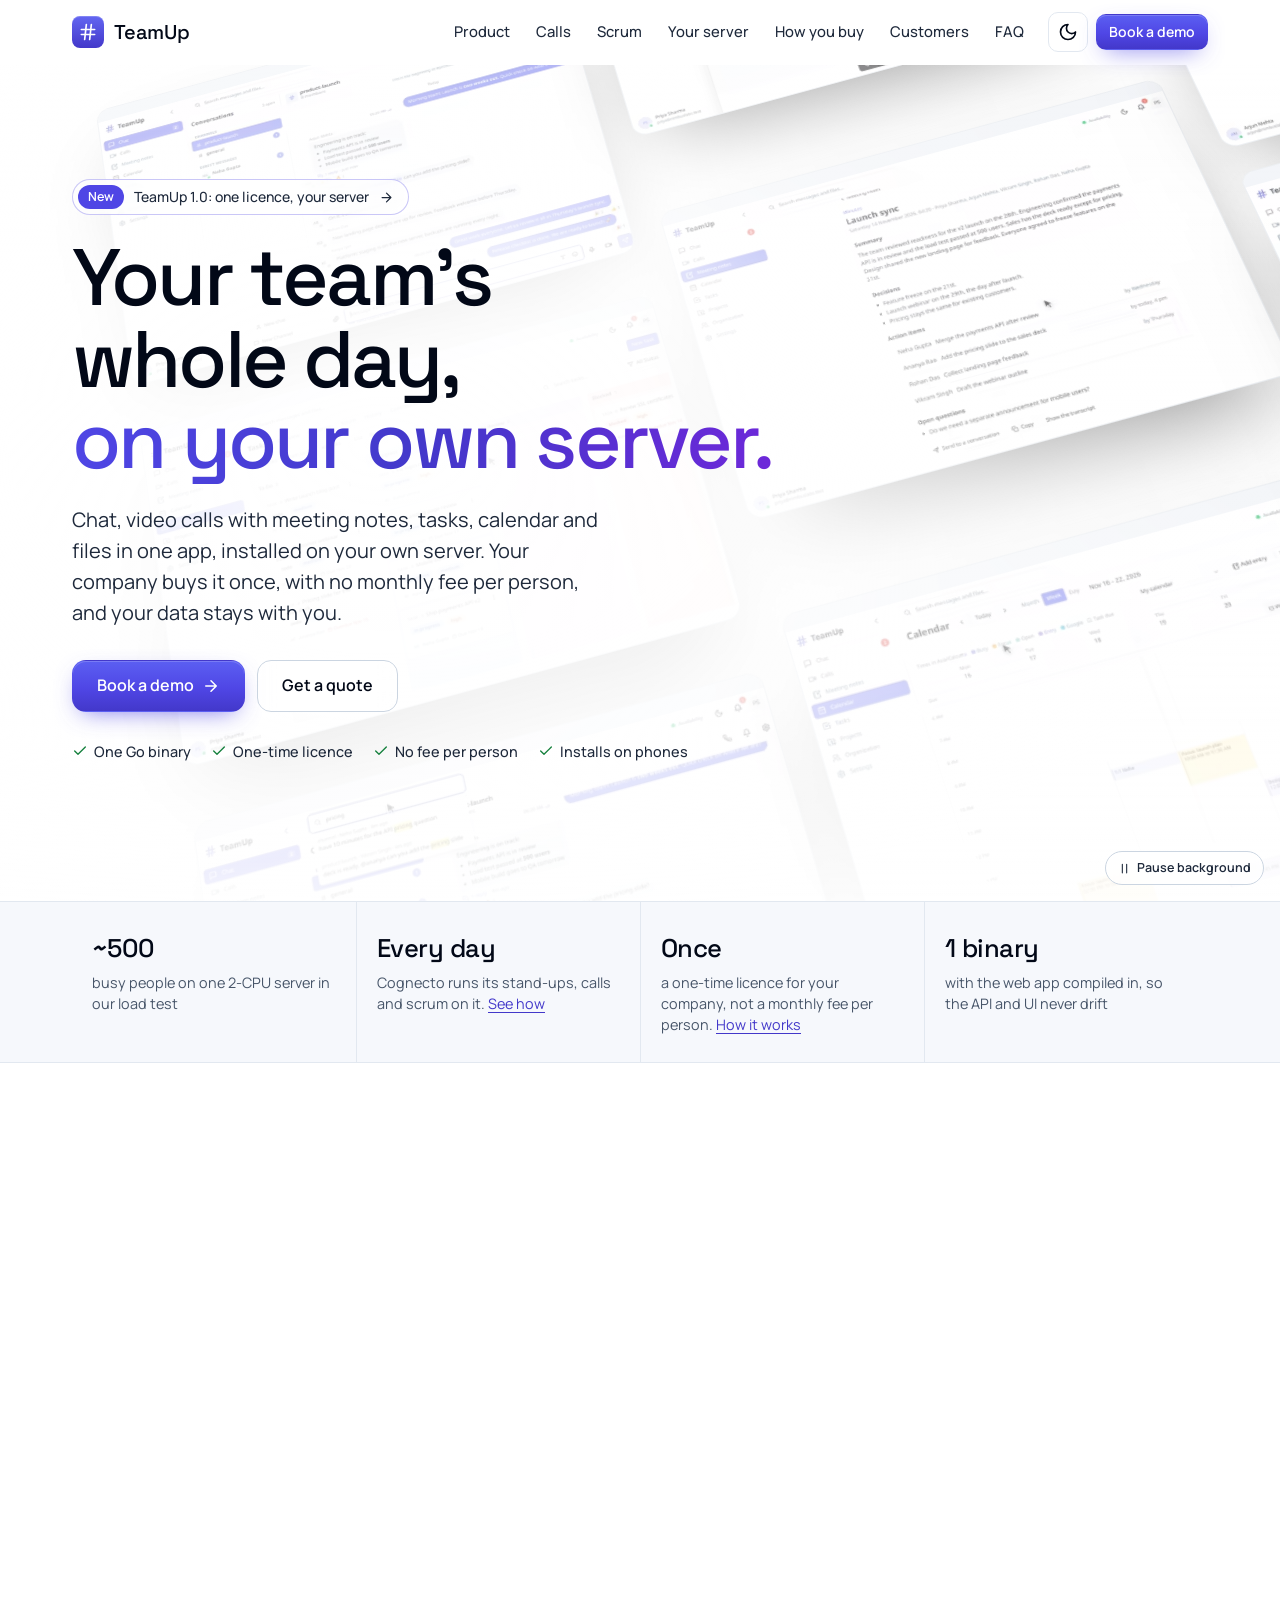
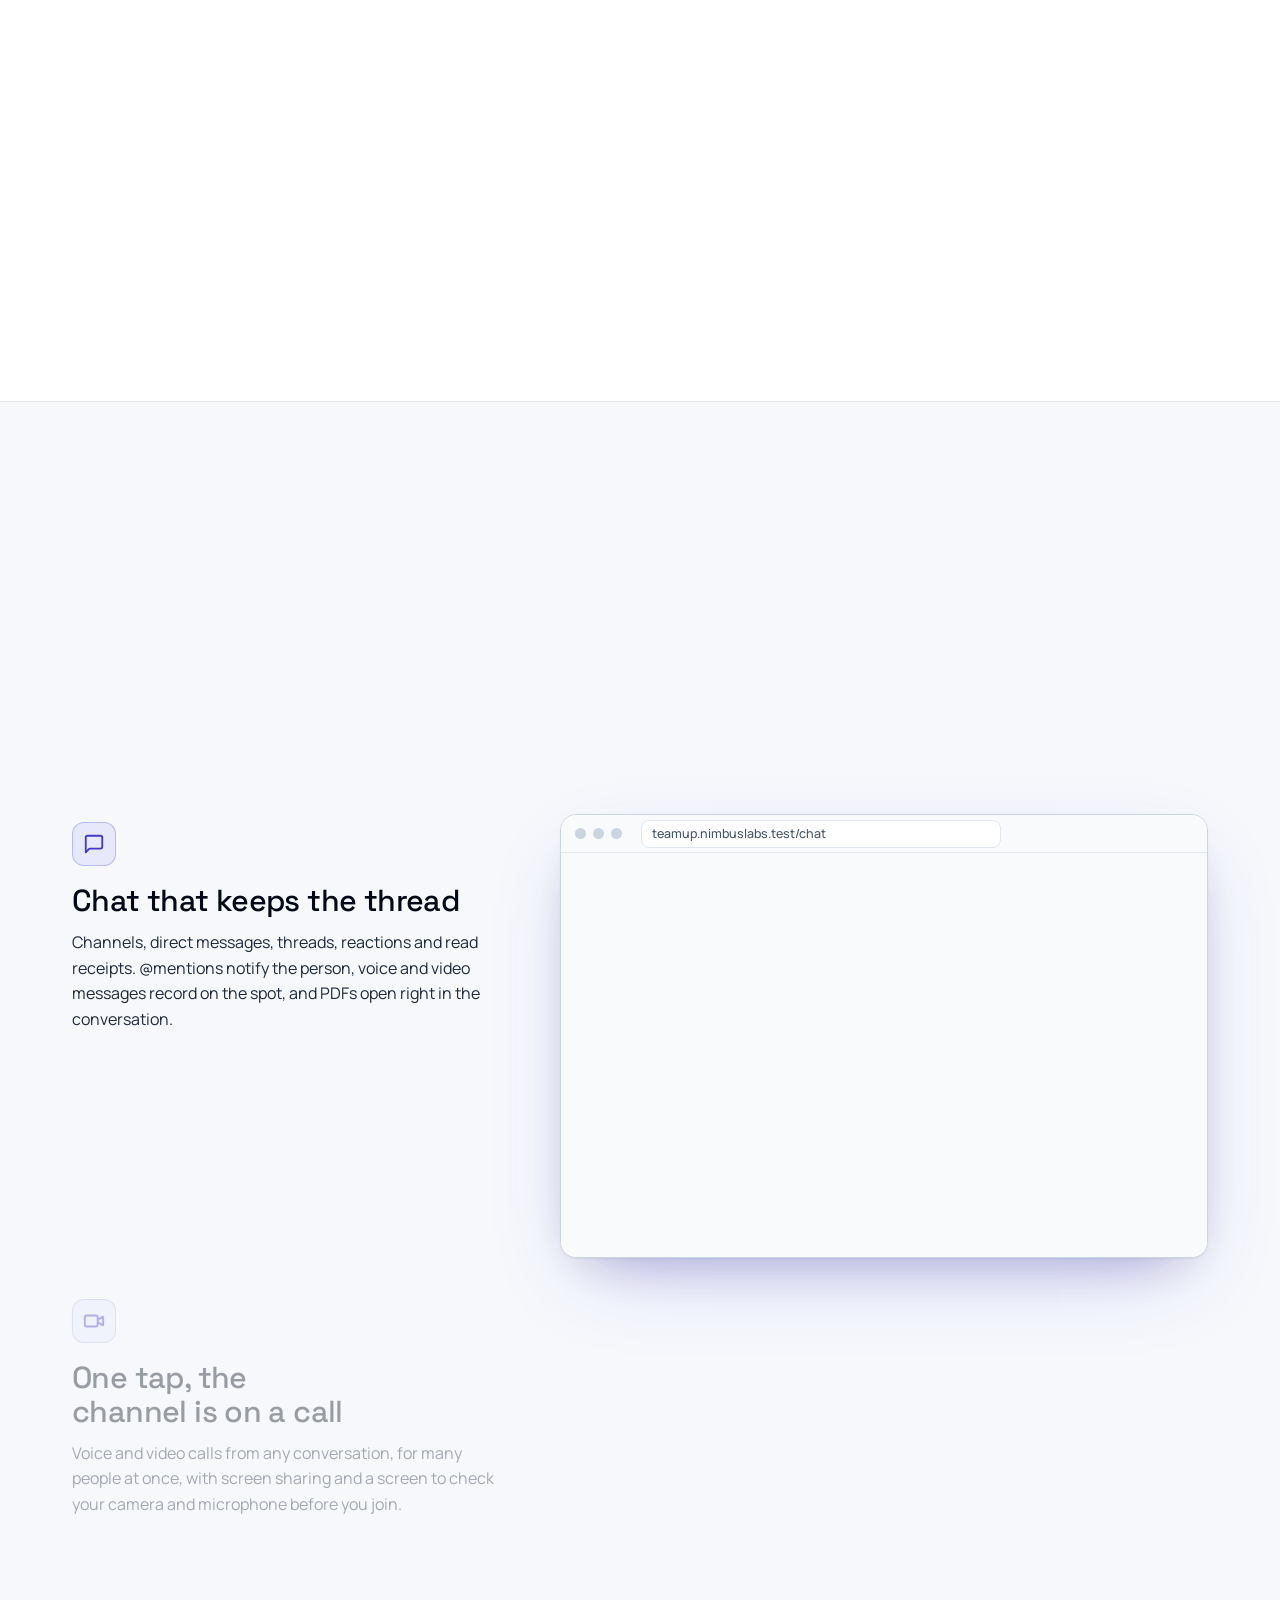
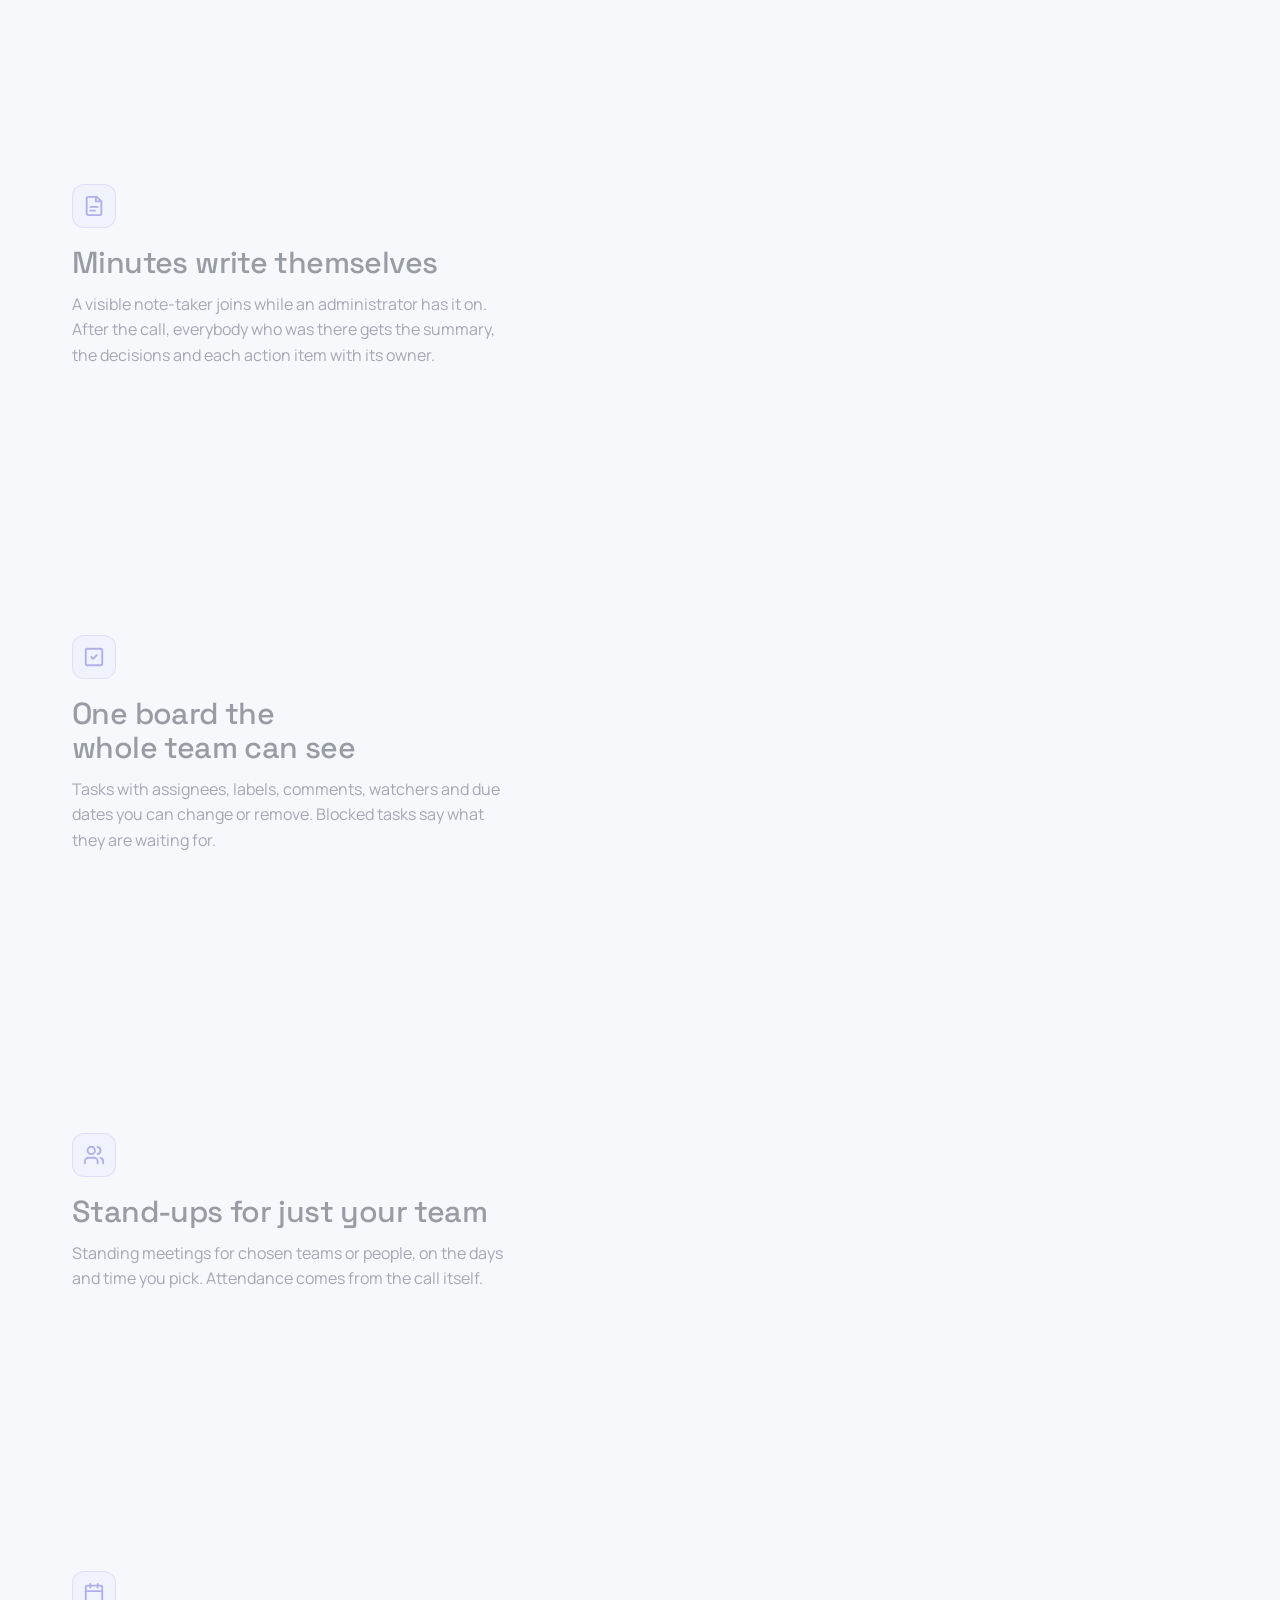
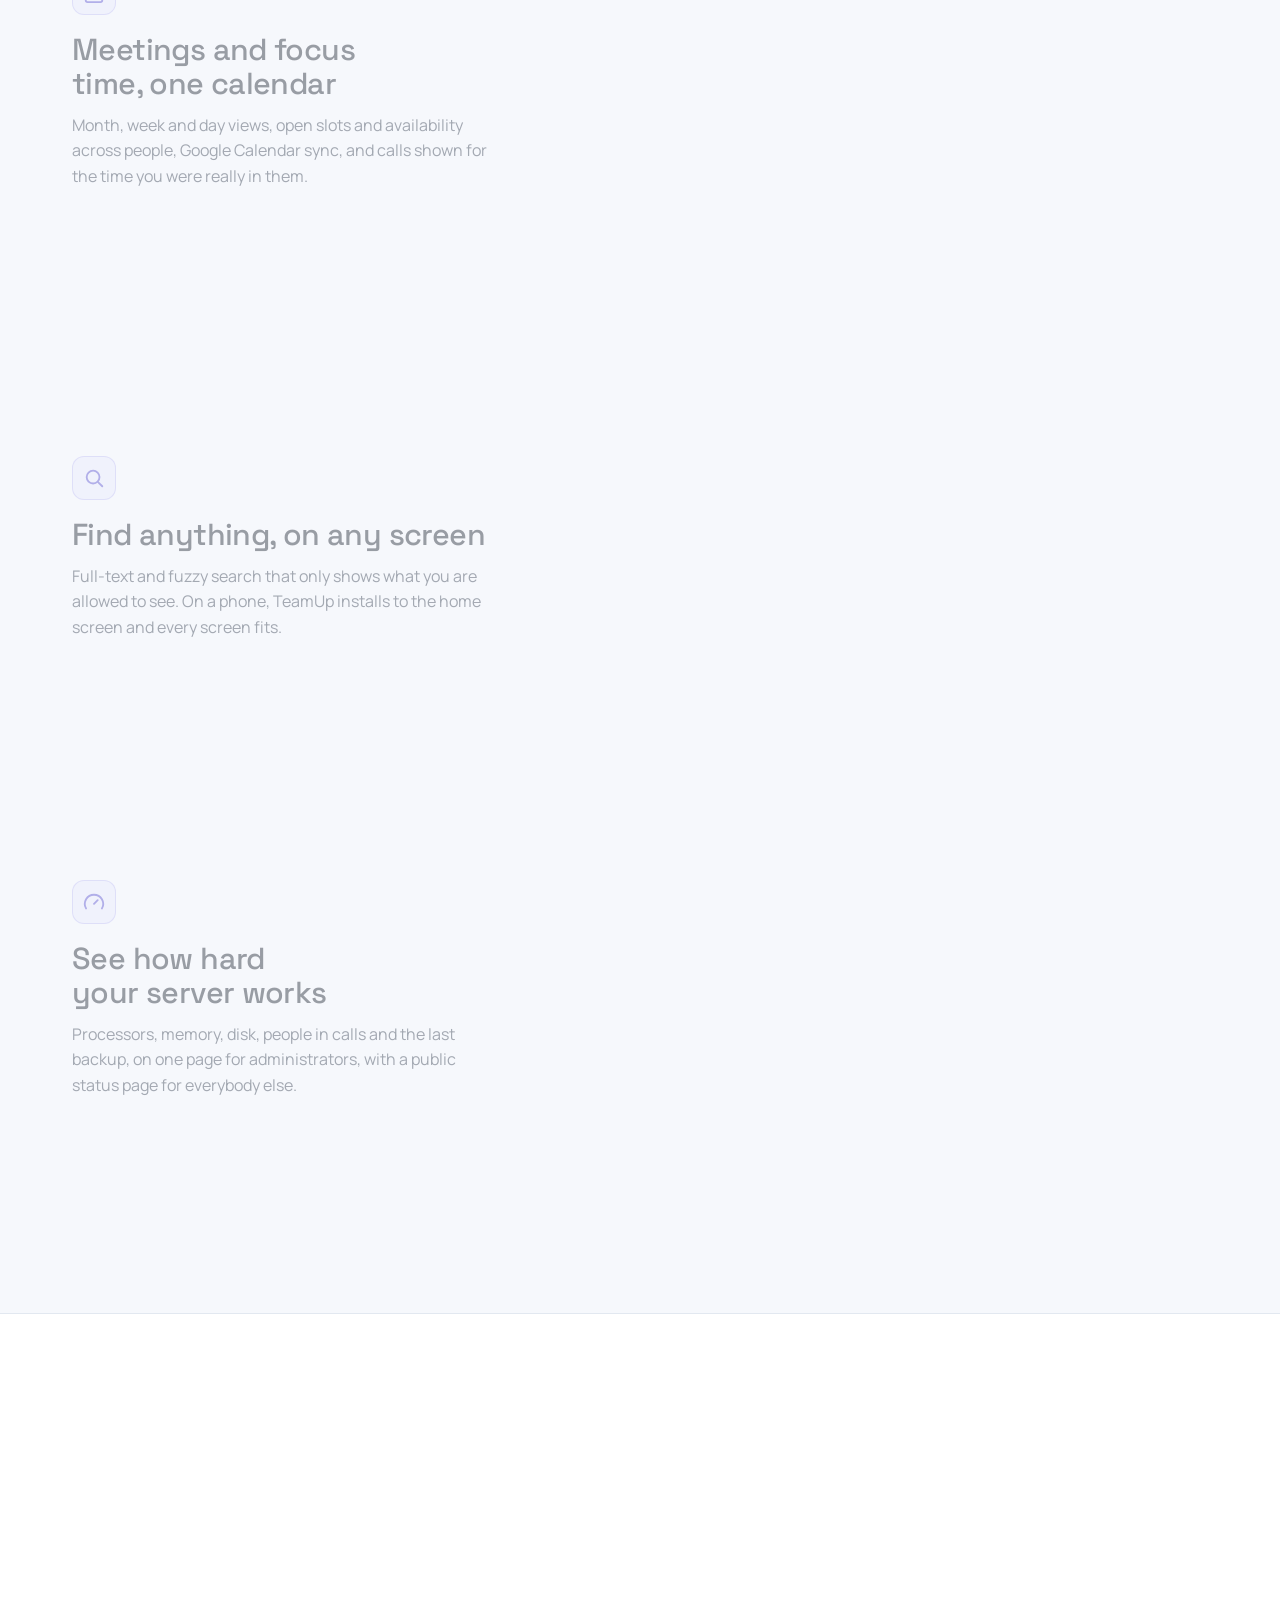
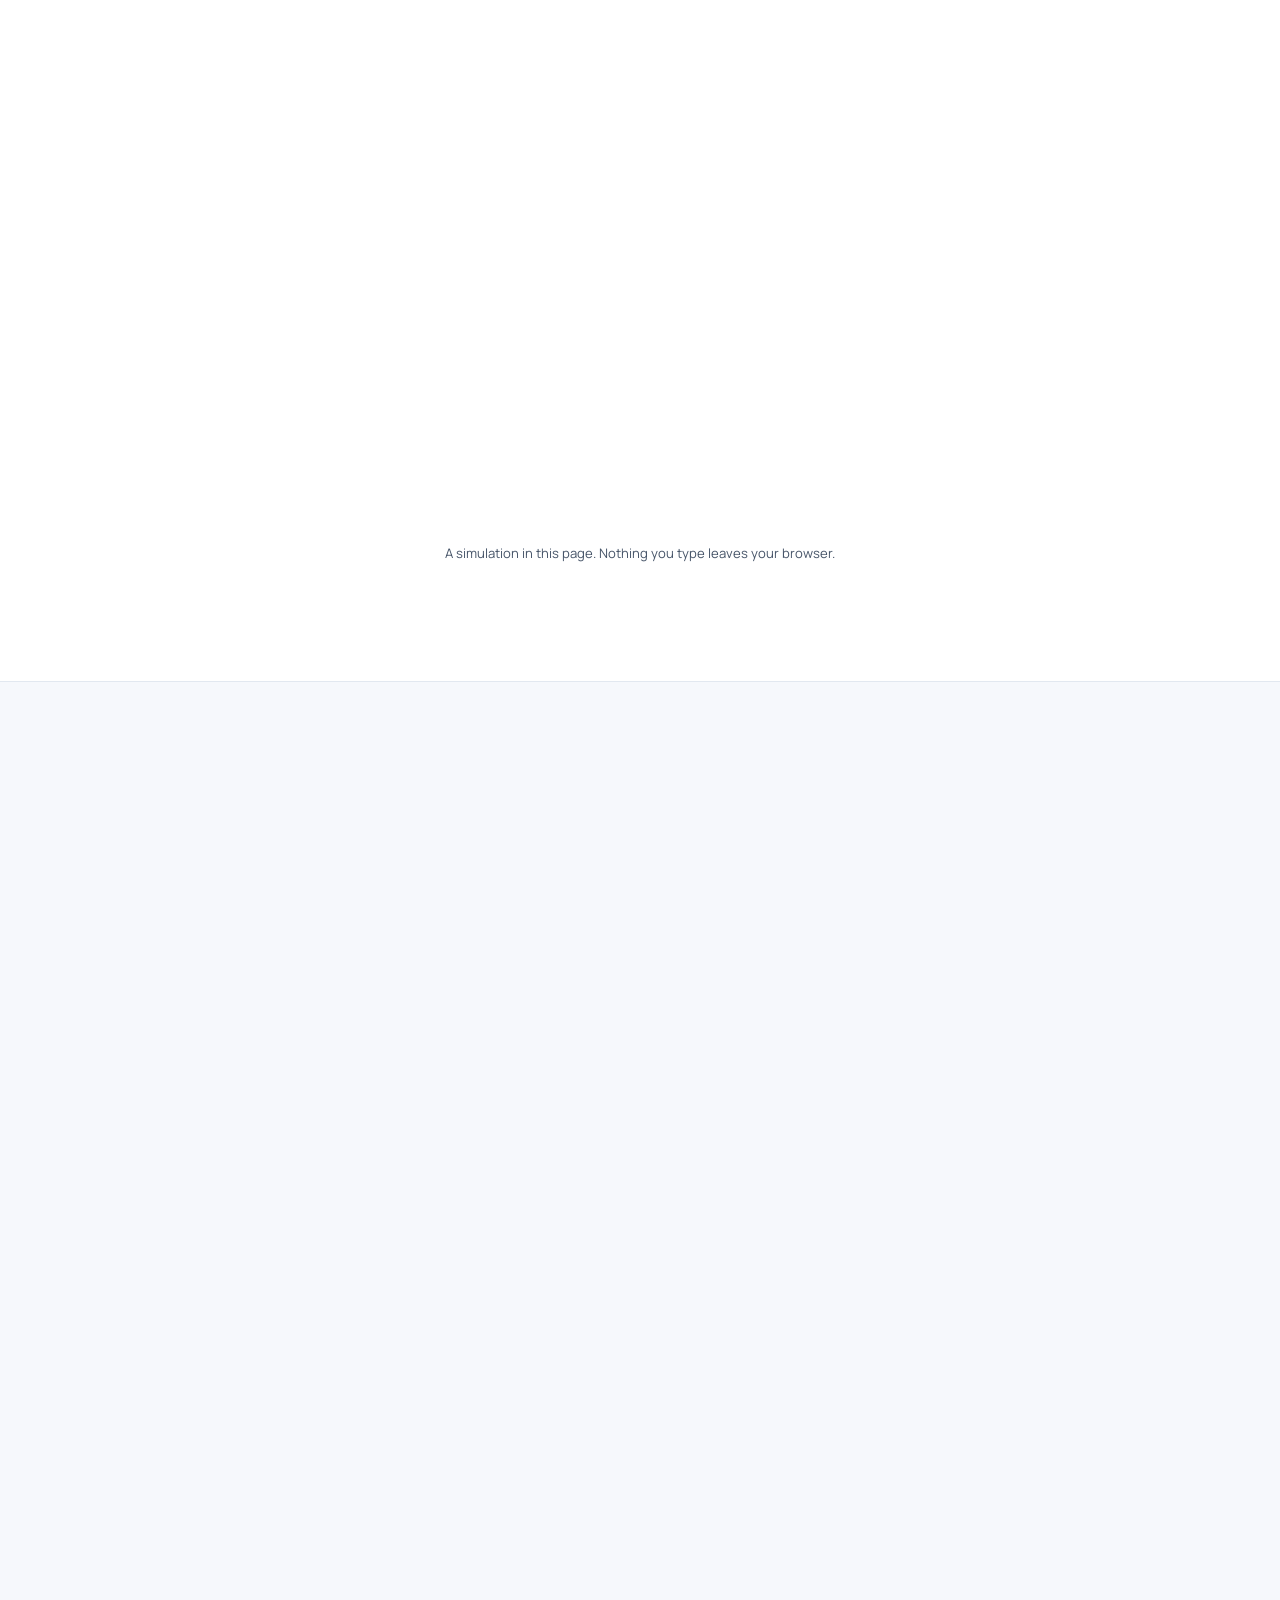
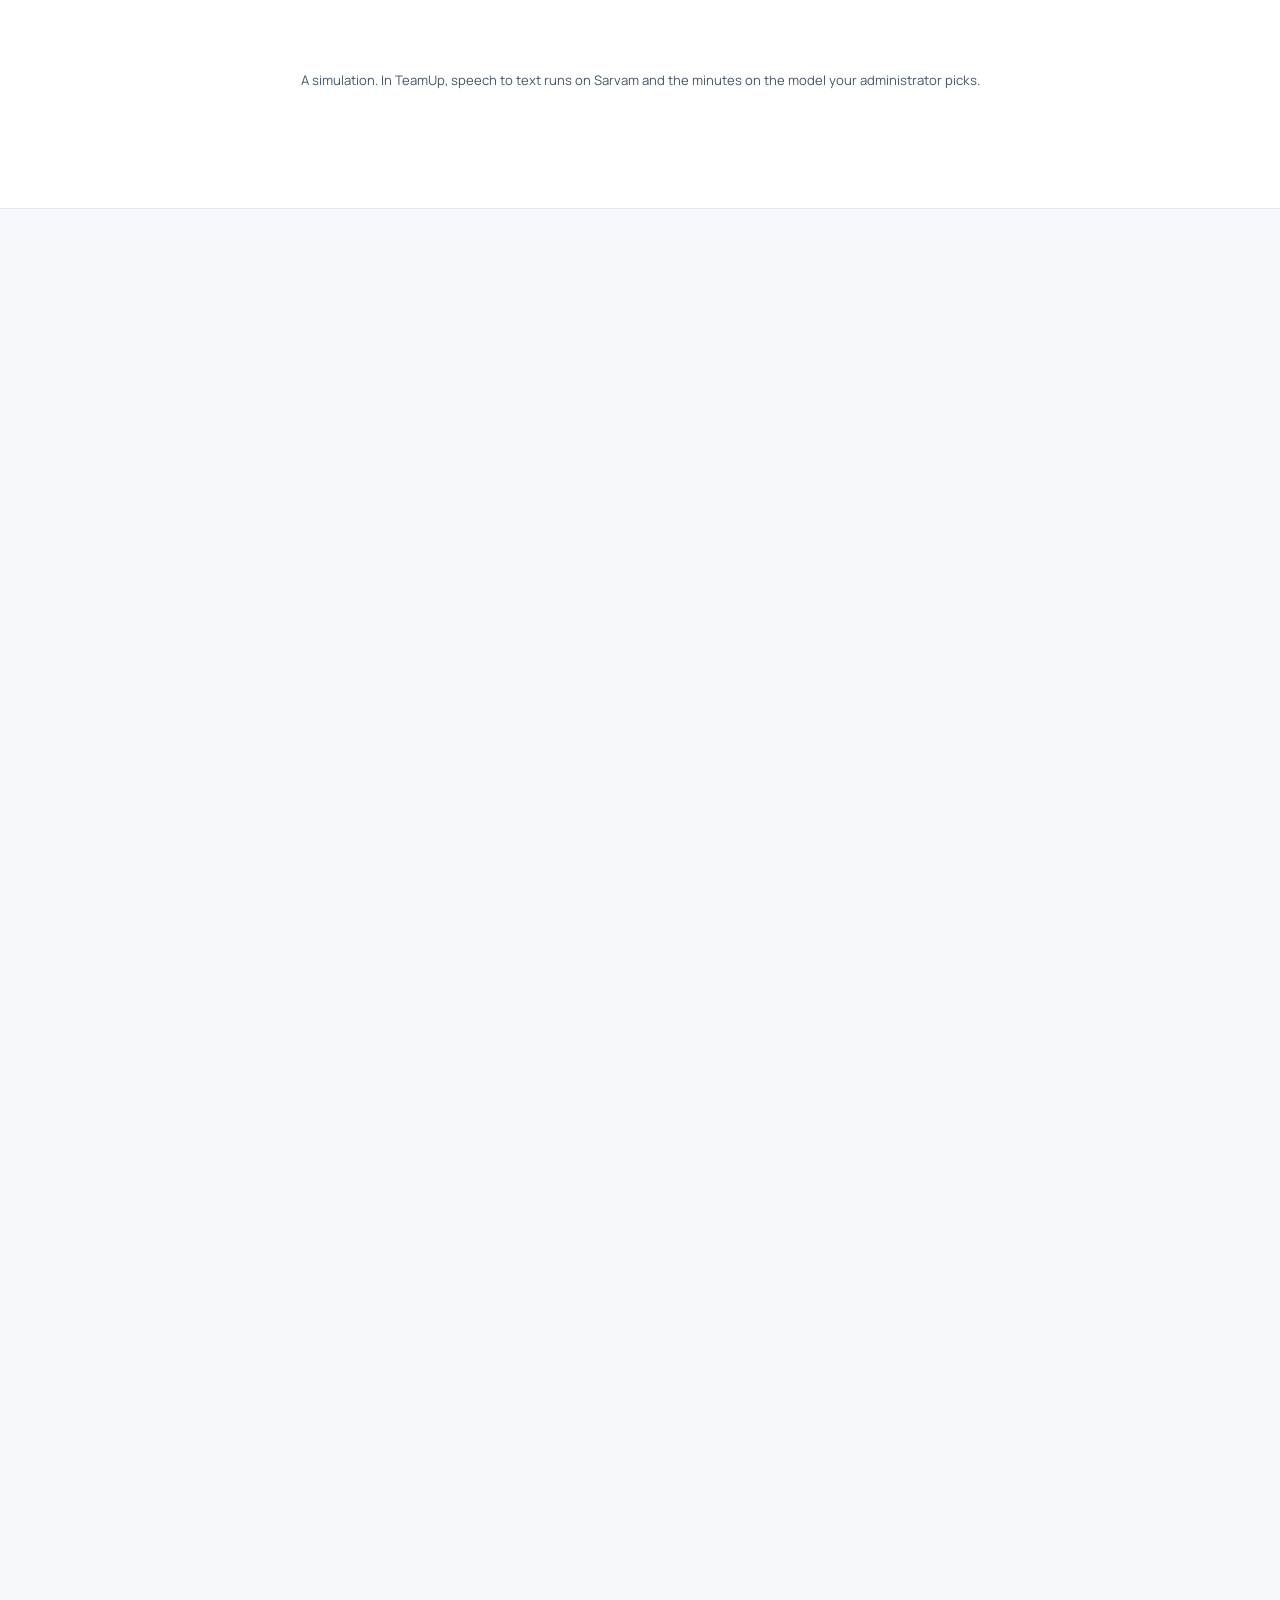
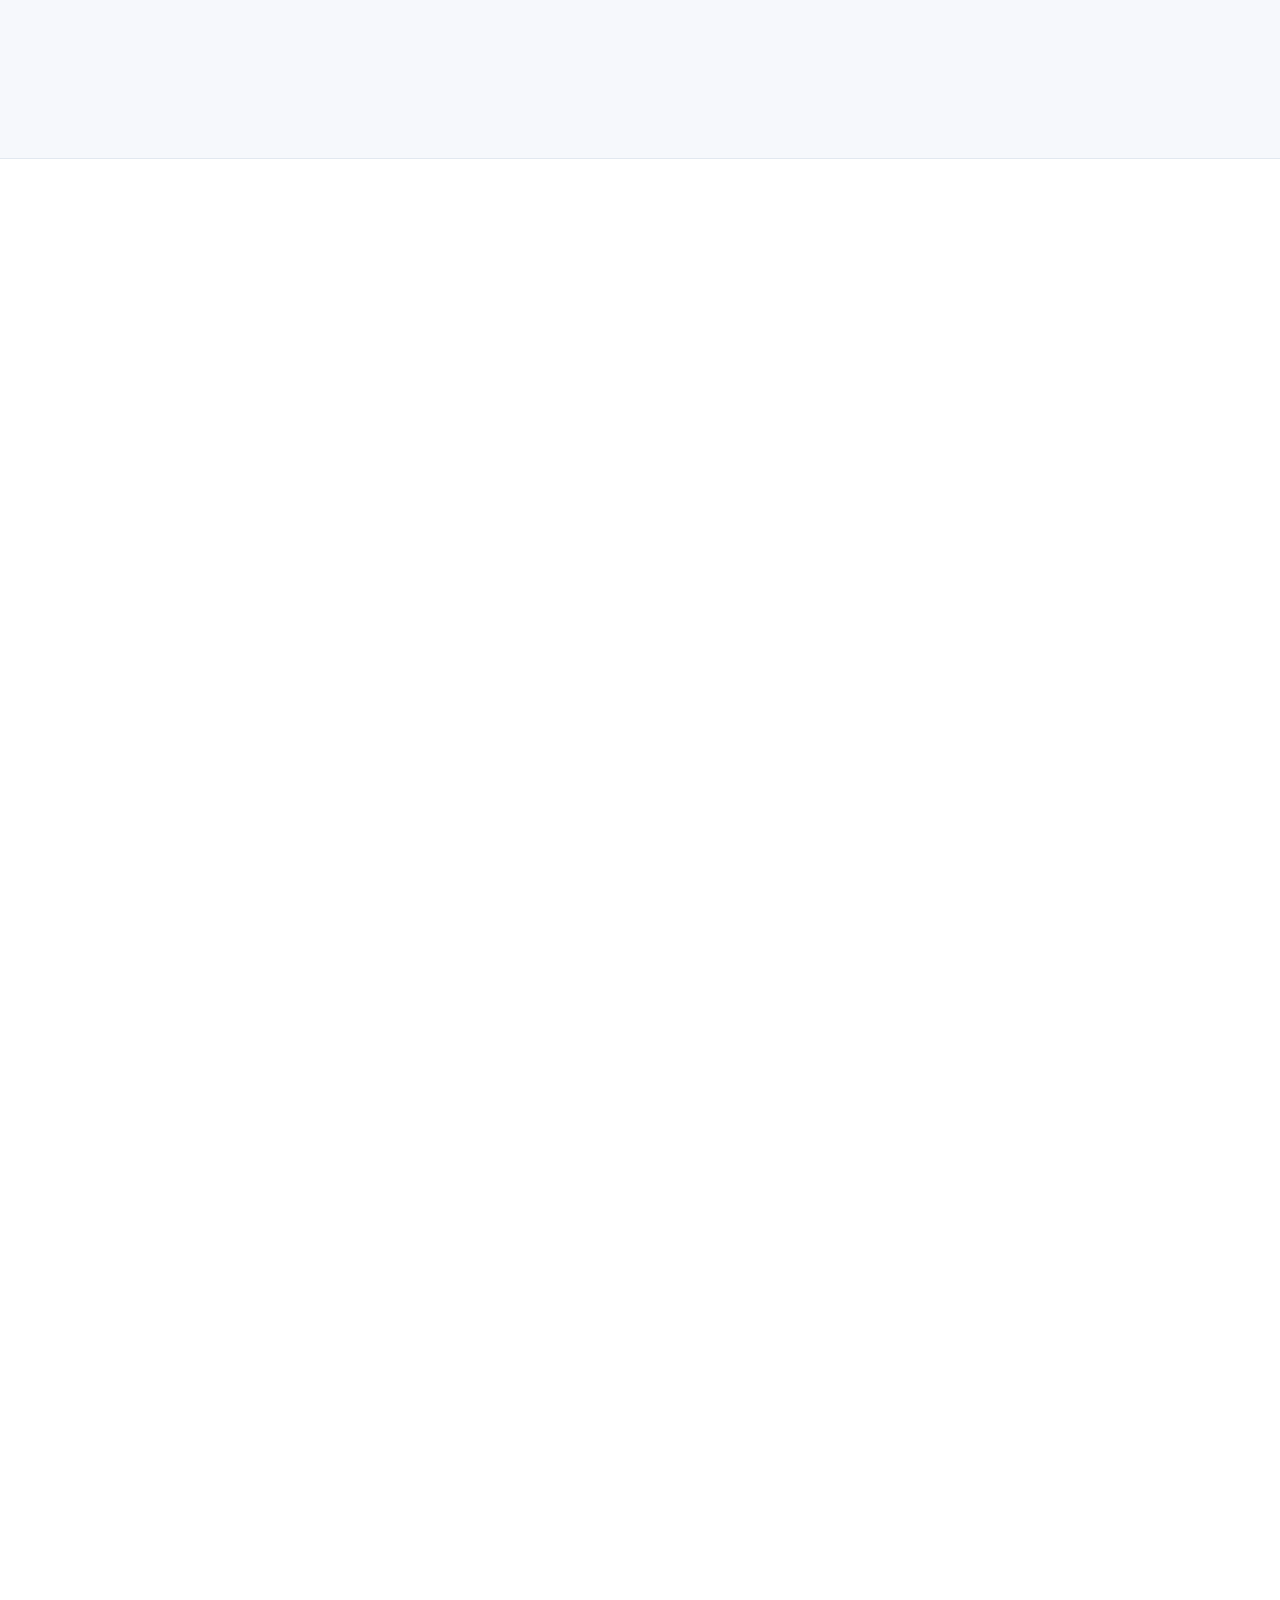
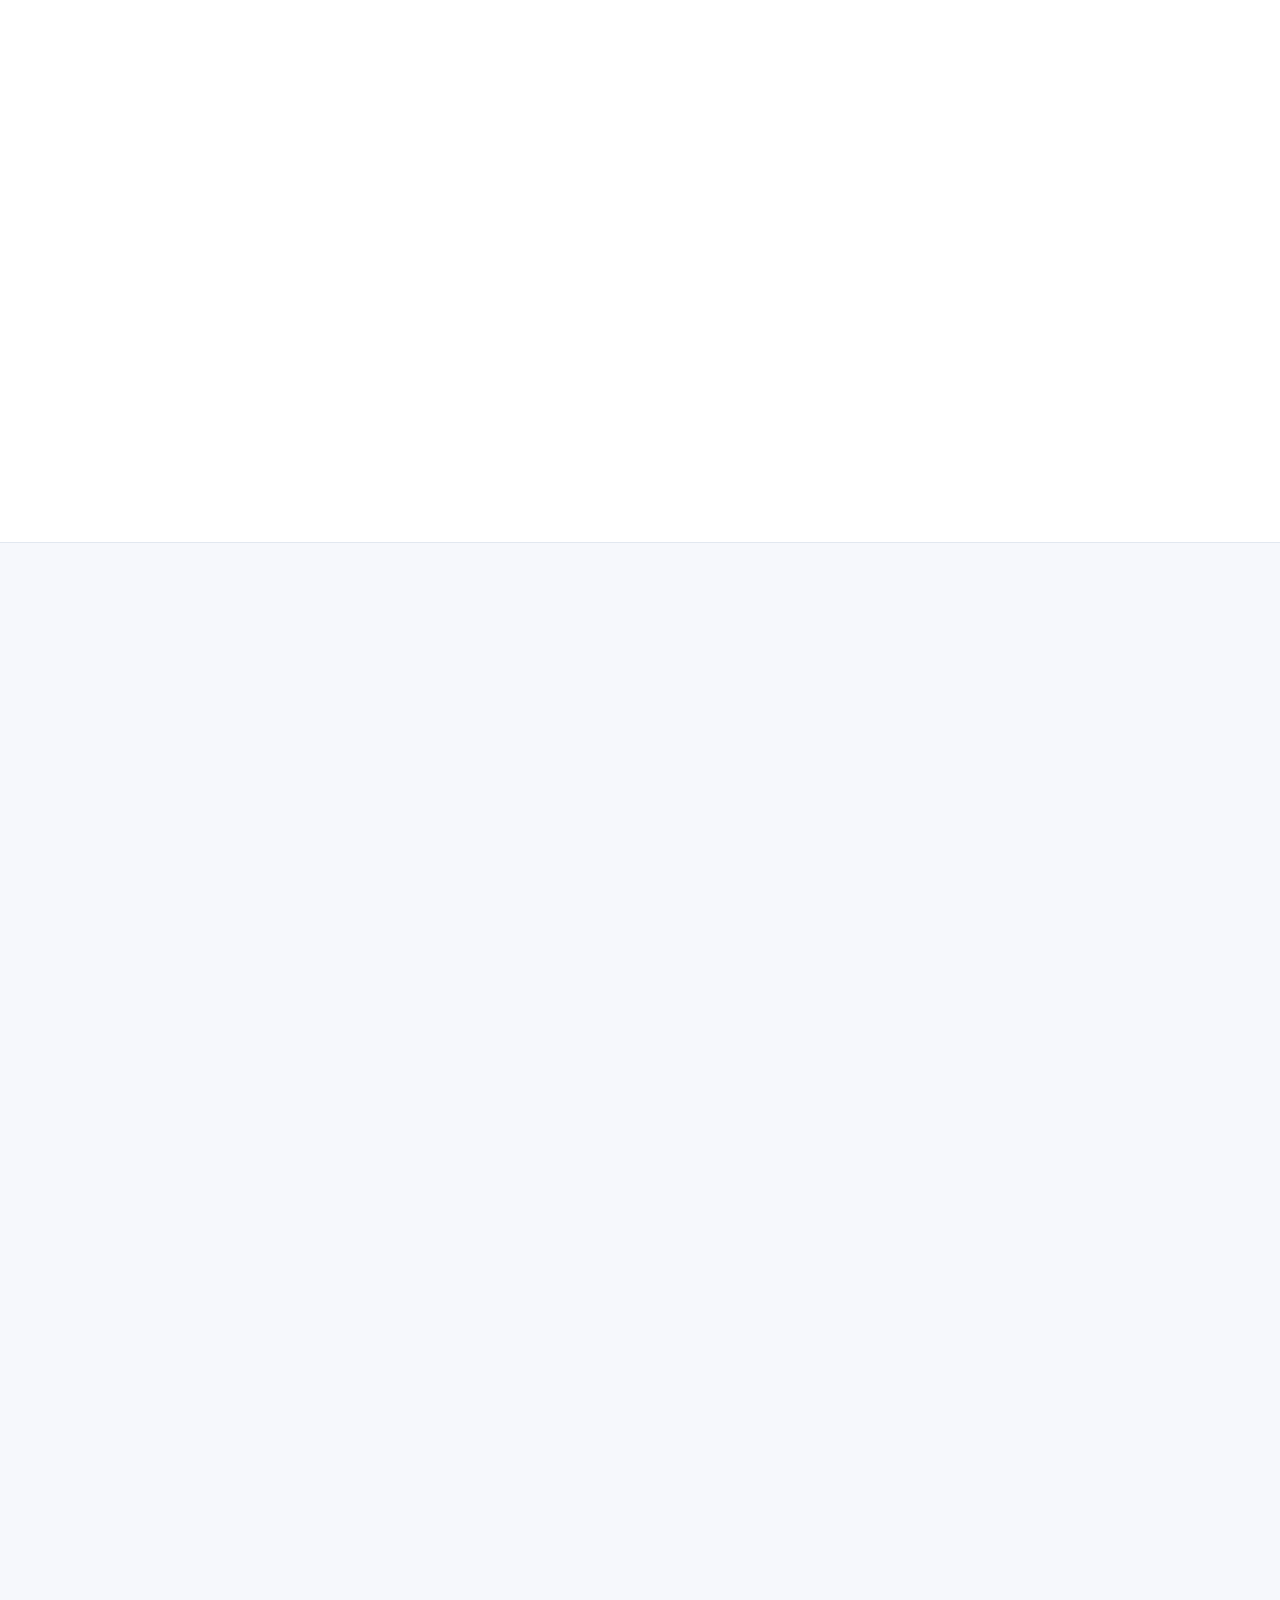
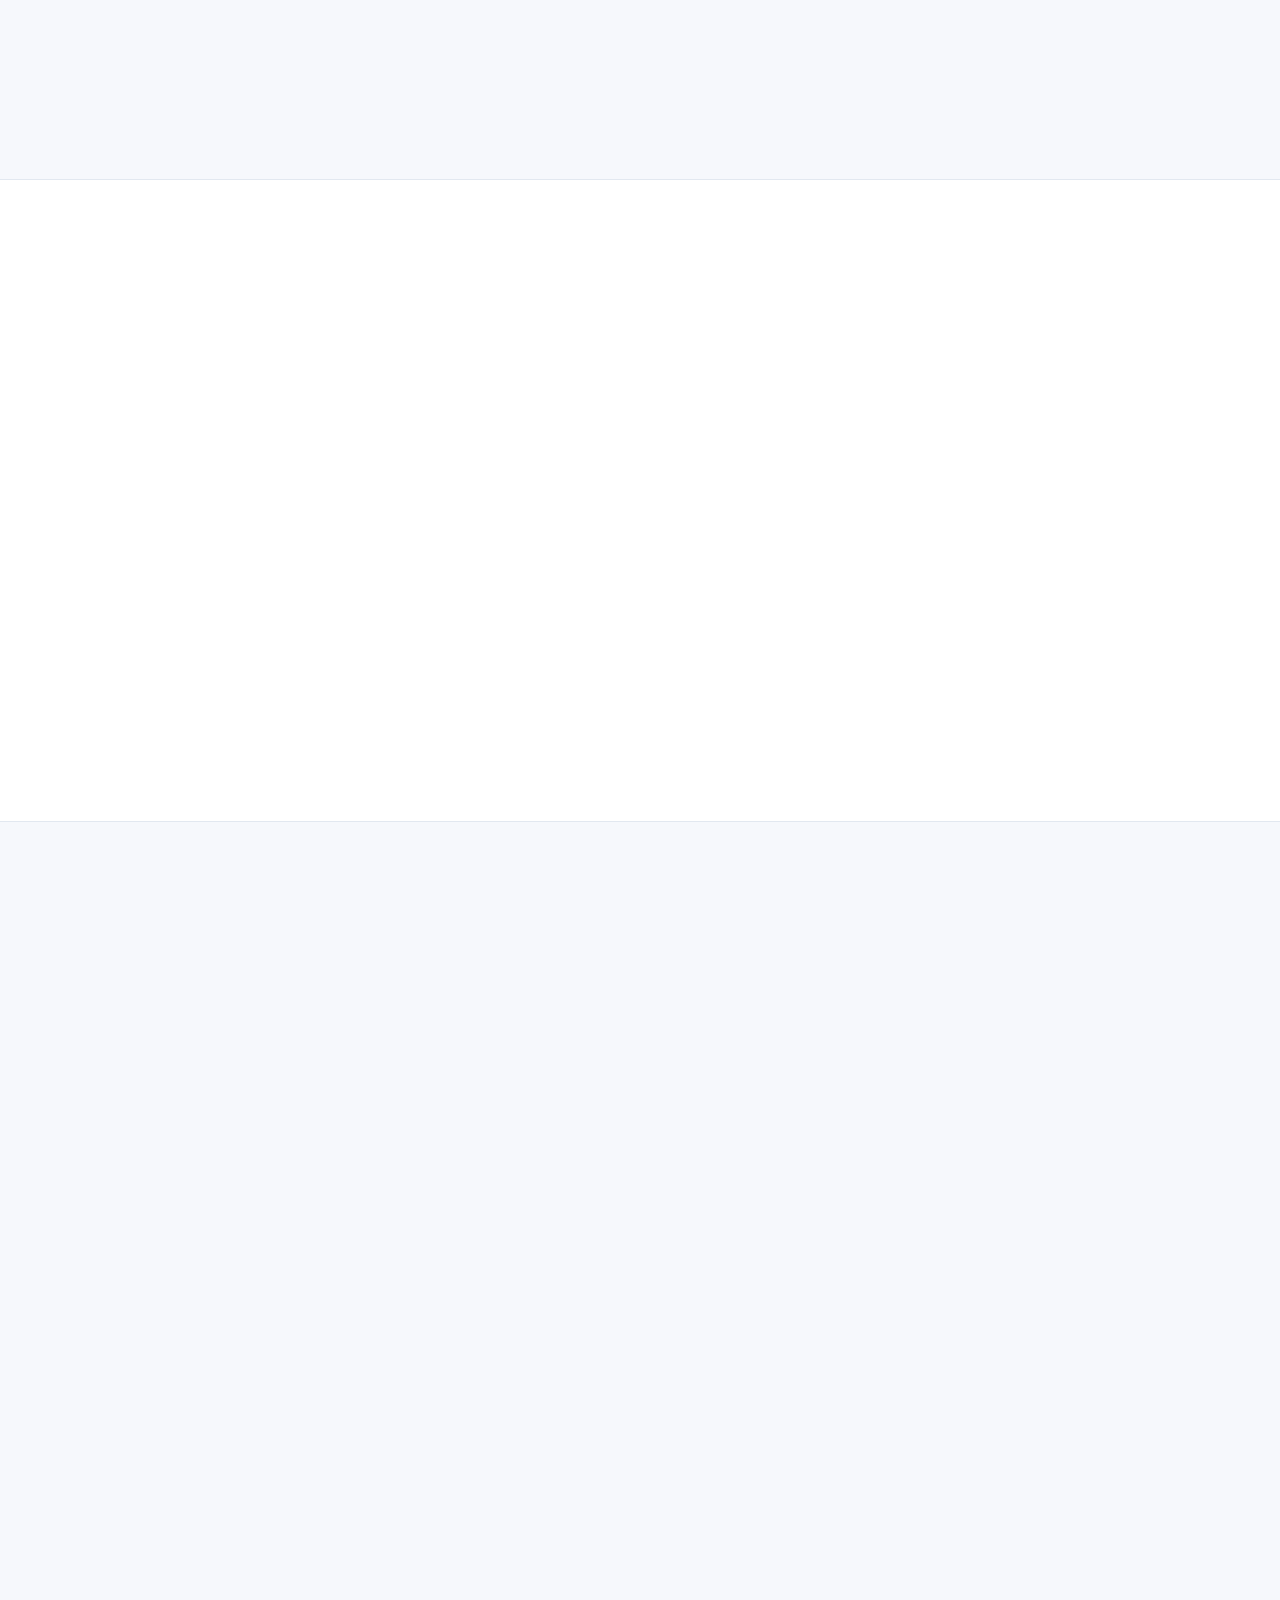
==== commit b4c1f435: "feat: sell TeamUp as a one-time licence instead of open source The site no longer says free, open so" ====
--- a/index.html
+++ b/index.html
@@ -4,7 +4,7 @@
   <meta charset="utf-8">
   <meta name="viewport" content="width=device-width, initial-scale=1, viewport-fit=cover">
   <title>TeamUp: chat, calls and tasks on your own server</title>
-  <meta name="description" content="TeamUp is a self-hosted team workspace: chat, video calls with meeting notes, tasks, calendar and files in one app on your own server. Your data, no seat pricing, MIT licence.">
+  <meta name="description" content="TeamUp is a team workspace you install on your own server: chat, video calls with meeting notes, tasks, calendar and files in one app. One licence for your company, no monthly fee per person, and your data stays with you.">
   <meta http-equiv="Content-Security-Policy" content="default-src 'self'; script-src 'self'; style-src 'self'; img-src 'self' data:; media-src 'self'; font-src 'self'; connect-src 'self'; form-action 'self' mailto: https:; base-uri 'self'; object-src 'none'">
   <meta name="referrer" content="strict-origin-when-cross-origin">
   <meta name="color-scheme" content="dark light">
@@ -17,7 +17,7 @@
   <meta property="og:type" content="website">
   <meta property="og:site_name" content="TeamUp">
   <meta property="og:title" content="TeamUp: your team's whole day, on your own server">
-  <meta property="og:description" content="Chat, video calls with meeting notes, tasks, calendar and files in one app you host. Your data, no seat pricing, MIT licence.">
+  <meta property="og:description" content="Chat, video calls with meeting notes, tasks, calendar and files in one app on your own server. One licence for your company, no monthly fee per person.">
   <meta property="og:url" content="https://himanshu-kr-jha.github.io/teamup-site/">
   <meta property="og:image" content="https://himanshu-kr-jha.github.io/teamup-site/assets/img/og.png">
   <meta property="og:image:width" content="1200">
@@ -25,7 +25,7 @@
   <meta property="og:image:alt" content="TeamUp: your team's whole day, on your own server">
   <meta name="twitter:card" content="summary_large_image">
   <meta name="twitter:title" content="TeamUp: your team's whole day, on your own server">
-  <meta name="twitter:description" content="Chat, video calls with meeting notes, tasks, calendar and files in one app you host. No seat pricing, MIT licence.">
+  <meta name="twitter:description" content="Chat, video calls with meeting notes, tasks, calendar and files in one app on your own server. One licence, no monthly fee per person.">
   <meta name="twitter:image" content="https://himanshu-kr-jha.github.io/teamup-site/assets/img/og.png">
   <link rel="preload" href="assets/fonts/space-grotesk-latin.woff2" as="font" type="font/woff2" crossorigin>
   <link rel="preload" href="assets/fonts/manrope-latin.woff2" as="font" type="font/woff2" crossorigin>
@@ -33,7 +33,7 @@
   <link rel="stylesheet" href="assets/css/site.css">
   <script src="assets/js/main.js" defer></script>
   <script src="assets/js/demos.js" defer></script>
-  <script type="application/ld+json">{"@context":"https://schema.org","@type":"SoftwareApplication","name":"TeamUp","applicationCategory":"BusinessApplication","operatingSystem":"Linux","softwareVersion":"1.0.0","license":"https://opensource.org/licenses/MIT","offers":{"@type":"Offer","price":"0","priceCurrency":"USD"},"url":"https://github.com/himanshu-kr-jha/teamup.sh","downloadUrl":"https://github.com/himanshu-kr-jha/teamup.sh/releases/tag/v1.0.0","description":"Self-hosted team workspace: chat, video calls with meeting notes, tasks, calendar and files in one Go binary on your own server."}</script>
+  <script type="application/ld+json">{"@context":"https://schema.org","@type":"SoftwareApplication","name":"TeamUp","applicationCategory":"BusinessApplication","operatingSystem":"Linux","softwareVersion":"1.0","url":"https://himanshu-kr-jha.github.io/teamup-site/","description":"Team workspace installed on your own server: chat, video calls with meeting notes, tasks, calendar and files in one app, sold as a one-time licence for your company."}</script>
 </head>
 <body>
 <svg class="sprite" aria-hidden="true" focusable="false">
@@ -49,7 +49,6 @@
   <symbol id="i-server" viewBox="0 0 24 24"><rect x="2" y="3" width="20" height="8" rx="2"/><rect x="2" y="13" width="20" height="8" rx="2"/><path d="M6 7h.01M6 17h.01"/></symbol>
   <symbol id="i-shield" viewBox="0 0 24 24"><path d="M12 22s8-4 8-10V5l-8-3-8 3v7c0 6 8 10 8 10z"/><path d="m9 12 2 2 4-4"/></symbol>
   <symbol id="i-lock" viewBox="0 0 24 24"><rect x="4" y="11" width="16" height="10" rx="2"/><path d="M8 11V7a4 4 0 0 1 8 0v4"/></symbol>
-  <symbol id="i-github" viewBox="0 0 24 24"><path d="M15 22v-4a4.8 4.8 0 0 0-1-3.5c3 0 6-2 6-5.5.1-1.3-.3-2.5-1-3.5.3-1.2.3-2.4 0-3.5 0 0-1 0-3 1.5-2.6-.5-5.4-.5-8 0C6 2 5 2 5 2c-.3 1.1-.3 2.3 0 3.5A5.4 5.4 0 0 0 4 9c0 3.5 3 5.5 6 5.5-.4.5-.7 1-.8 1.6-.2.6-.3 1.3-.2 1.9v4"/><path d="M9 18c-4.5 2-5-2-7-2"/></symbol>
   <symbol id="i-users" viewBox="0 0 24 24"><path d="M16 21v-2a4 4 0 0 0-4-4H6a4 4 0 0 0-4 4v2"/><circle cx="9" cy="7" r="4"/><path d="M22 21v-2a4 4 0 0 0-3-3.9M16 3.1a4 4 0 0 1 0 7.8"/></symbol>
   <symbol id="i-hand" viewBox="0 0 24 24"><path d="M18 11V6a2 2 0 0 0-4 0M14 10V4a2 2 0 0 0-4 0v2M10 10.5V6a2 2 0 0 0-4 0v8"/><path d="M18 8a2 2 0 1 1 4 0v6a8 8 0 0 1-8 8h-2c-2.8 0-4.5-.9-6-2.4l-3.6-3.6a2 2 0 0 1 2.8-2.8L7 15"/></symbol>
   <symbol id="i-mic" viewBox="0 0 24 24"><rect x="9" y="2" width="6" height="12" rx="3"/><path d="M19 10v2a7 7 0 0 1-14 0v-2M12 19v3"/></symbol>
@@ -61,6 +60,8 @@
   <symbol id="i-screen" viewBox="0 0 24 24"><rect x="2" y="3" width="20" height="14" rx="2"/><path d="M8 21h8M12 17v4M9 10l3-3 3 3M12 7v6"/></symbol>
   <symbol id="i-sparkles" viewBox="0 0 24 24"><path d="M9.9 15.5A2 2 0 0 0 8.5 14l-6.1-1.6a.5.5 0 0 1 0-1L8.5 9.9A2 2 0 0 0 9.9 8.5l1.6-6.1a.5.5 0 0 1 1 0l1.6 6.1a2 2 0 0 0 1.4 1.4l6.1 1.6a.5.5 0 0 1 0 1L15.5 14a2 2 0 0 0-1.4 1.4l-1.6 6.1a.5.5 0 0 1-1 0zM20 3v4M22 5h-4"/></symbol>
   <symbol id="i-gauge" viewBox="0 0 24 24"><path d="m12 14 4-4M3.3 19a10 10 0 1 1 17.4 0"/></symbol>
+  <symbol id="i-tag" viewBox="0 0 24 24"><path d="M12.6 2.6A2 2 0 0 0 11.2 2H4a2 2 0 0 0-2 2v7.2a2 2 0 0 0 .6 1.4l8.7 8.7a2.4 2.4 0 0 0 3.4 0l6.6-6.6a2.4 2.4 0 0 0 0-3.4z"/><circle cx="7.5" cy="7.5" r="1.5"/></symbol>
+  <symbol id="i-wrench" viewBox="0 0 24 24"><path d="M14.7 6.3a1 1 0 0 0 0 1.4l1.6 1.6a1 1 0 0 0 1.4 0l3.8-3.8a6 6 0 0 1-7.9 7.9l-6.9 6.9a2.1 2.1 0 0 1-3-3l6.9-6.9a6 6 0 0 1 7.9-7.9z"/></symbol>
   <symbol id="i-check" viewBox="0 0 24 24"><path d="M20 6 9 17l-5-5"/></symbol>
   <symbol id="i-x" viewBox="0 0 24 24"><path d="M18 6 6 18M6 6l12 12"/></symbol>
   <symbol id="i-arrow" viewBox="0 0 24 24"><path d="M5 12h14M12 5l7 7-7 7"/></symbol>
@@ -100,10 +101,10 @@
         <li><a href="#tour">Product</a></li>
         <li><a href="#calls">Calls</a></li>
         <li><a href="#scrum">Scrum</a></li>
-        <li><a href="#own">Self-hosting</a></li>
+        <li><a href="#own">Your server</a></li>
+        <li><a href="#buy">How you buy</a></li>
         <li><a href="customers.html">Customers</a></li>
         <li><a href="#faq">FAQ</a></li>
-        <li class="nav-gh"><a href="https://github.com/himanshu-kr-jha/teamup.sh" rel="noopener"><svg aria-hidden="true"><use href="#i-github"/></svg>GitHub</a></li>
       </ul>
     </nav>
     <div class="header-actions">
@@ -141,19 +142,19 @@
     <div class="hero-scrim"></div>
   </div>
   <div class="container hero-inner">
-    <a class="pill" href="https://github.com/himanshu-kr-jha/teamup.sh/releases/tag/v1.0.0" rel="noopener">
-      <span class="pill-tag">New</span> TeamUp v1.0.0 is out <svg aria-hidden="true"><use href="#i-arrow"/></svg>
+    <a class="pill" href="#buy">
+      <span class="pill-tag">New</span> TeamUp 1.0: one licence, your server <svg aria-hidden="true"><use href="#i-arrow"/></svg>
     </a>
     <h1 id="hero-title" class="hero-title">Your team's whole day,<br> <span class="grad">on your own server.</span></h1>
-    <p class="hero-sub">Chat, video calls with meeting notes, tasks, calendar and files in one app that you host. Your data stays with you, and there is no price per seat.</p>
+    <p class="hero-sub">Chat, video calls with meeting notes, tasks, calendar and files in one app, installed on your own server. Your company buys it once, with no monthly fee per person, and your data stays with you.</p>
     <div class="cta-row">
       <a class="btn btn-primary btn-lg" href="#demo" data-demo>Book a demo <svg aria-hidden="true"><use href="#i-arrow"/></svg></a>
-      <a class="btn btn-ghost btn-lg" href="https://github.com/himanshu-kr-jha/teamup.sh" rel="noopener"><svg aria-hidden="true"><use href="#i-github"/></svg> Self-host free on GitHub</a>
+      <a class="btn btn-ghost btn-lg" href="#demo" data-demo data-intent="quote">Get a quote</a>
     </div>
     <ul class="hero-facts" aria-label="At a glance">
       <li><svg aria-hidden="true"><use href="#i-check"/></svg>One Go binary</li>
-      <li><svg aria-hidden="true"><use href="#i-check"/></svg>MIT licence</li>
-      <li><svg aria-hidden="true"><use href="#i-check"/></svg>No seat pricing</li>
+      <li><svg aria-hidden="true"><use href="#i-check"/></svg>One-time licence</li>
+      <li><svg aria-hidden="true"><use href="#i-check"/></svg>No fee per person</li>
       <li><svg aria-hidden="true"><use href="#i-check"/></svg>Installs on phones</li>
     </ul>
   </div>
@@ -169,7 +170,7 @@
   <div class="container proof-grid">
     <div class="proof-item"><strong>~500</strong><span>busy people on one 2-CPU server in our load test</span></div>
     <div class="proof-item"><strong>Every day</strong><span>Cognecto runs its stand-ups, calls and scrum on it. <a href="customers.html">See how</a></span></div>
-    <div class="proof-item"><strong>v1.0.0</strong><span>released on GitHub, MIT licensed, no CLA</span></div>
+    <div class="proof-item"><strong>Once</strong><span>a one-time licence for your company, not a monthly fee per person. <a href="#buy">How it works</a></span></div>
     <div class="proof-item"><strong>1 binary</strong><span>with the web app compiled in, so the API and UI never drift</span></div>
   </div>
 </section>
@@ -180,7 +181,7 @@
     <div class="section-head reveal">
       <p class="eyebrow">Why TeamUp</p>
       <h2 id="why-title">Five apps, five bills, five places your data lives.</h2>
-      <p class="lede">A message in one app, the call in another, notes in a third, tasks and the calendar somewhere else. Each one charges per person and keeps a copy of your work. TeamUp puts the whole day in one place, on a server you own.</p>
+      <p class="lede">A message in one app, the call in another, notes in a third, tasks and the calendar somewhere else. Each one charges per person, every month, and keeps a copy of your work. TeamUp puts the whole day in one place, on a server you own, for one licence.</p>
     </div>
     <div class="split-why reveal">
       <div class="scatter" aria-hidden="true">
@@ -190,7 +191,7 @@
         <span class="scatter-app s4"><svg><use href="#i-tasks"/></svg>Task tracker<em>per seat</em></span>
         <span class="scatter-app s5"><svg><use href="#i-calendar"/></svg>Calendar<em>per seat</em></span>
         <span class="scatter-arrow"><svg><use href="#i-arrow"/></svg></span>
-        <span class="scatter-one"><span class="brand-mark"><svg><use href="#i-logo"/></svg></span><b>TeamUp</b><em>one server</em></span>
+        <span class="scatter-one"><span class="brand-mark"><svg><use href="#i-logo"/></svg></span><b>TeamUp</b><em>one licence</em></span>
       </div>
       <ul class="promise-list">
         <li>
@@ -203,7 +204,7 @@
         </li>
         <li>
           <span class="promise-icon"><svg aria-hidden="true"><use href="#i-users"/></svg></span>
-          <div><h3>Pay for a server, not for seats</h3><p>The software is free. The 51st person you add costs the same as the 50th: nothing more.</p></div>
+          <div><h3>Pay once, not per person</h3><p>One licence for your company. The 51st person you add costs nothing more each month than the 50th.</p></div>
         </li>
       </ul>
     </div>
@@ -528,7 +529,7 @@
 <section class="section" id="own" aria-labelledby="own-title">
   <div class="container">
     <div class="section-head reveal">
-      <p class="eyebrow">Security and self-hosting</p>
+      <p class="eyebrow">Security and ownership</p>
       <h2 id="own-title">Your server. Your data. You can see where it goes.</h2>
       <p class="lede">TeamUp is one binary next to Postgres, Redis, S3 storage and LiveKit, all on a machine you run. Press a button to follow the data.</p>
     </div>
@@ -590,71 +591,101 @@
       </ul>
 
       <div class="roi reveal" data-roi>
-        <h3>What would seats cost you?</h3>
-        <p class="small muted">An estimate with example prices. Change them to what you pay.</p>
-        <div class="roi-field">
-          <label for="roi-people">People <output for="roi-people" data-roi-people-out>50</output></label>
-          <input id="roi-people" type="range" min="5" max="1000" step="5" value="50" data-roi-people>
-        </div>
+        <h3>One payment, or paying per person every month?</h3>
+        <p class="small muted">An estimate. The TeamUp amounts are examples, not our prices: <a href="#demo" data-demo data-intent="quote">get a quote</a> for real ones.</p>
         <div class="roi-row">
           <div class="roi-field">
-            <label for="roi-seat">Hosted tools, per person per month</label>
-            <div class="money"><select aria-label="Currency" data-roi-cur><option value="$">$</option><option value="€">€</option><option value="£">£</option><option value="₹">₹</option></select><input id="roi-seat" type="number" inputmode="decimal" min="0" step="0.5" value="15" data-roi-seat></div>
+            <label for="roi-people">People <output for="roi-people" data-roi-people-out>50</output></label>
+            <input id="roi-people" type="range" min="5" max="1000" step="5" value="50" data-roi-people>
           </div>
           <div class="roi-field">
-            <label for="roi-server">Your server, per month</label>
-            <div class="money"><span data-roi-cur-label>$</span><input id="roi-server" type="number" inputmode="decimal" min="0" step="5" value="60" data-roi-server></div>
+            <label for="roi-years">Years <output for="roi-years" data-roi-years-out>3</output></label>
+            <input id="roi-years" type="range" min="1" max="10" step="1" value="3" data-roi-years>
           </div>
         </div>
+        <div class="roi-field">
+          <label for="roi-seat">Per-person tools today, per person per month</label>
+          <div class="money"><select aria-label="Currency" data-roi-cur><option value="$">$</option><option value="€">€</option><option value="£">£</option><option value="₹">₹</option></select><input id="roi-seat" type="number" inputmode="decimal" min="0" step="0.5" value="15" data-roi-seat></div>
+        </div>
+        <div class="roi-row">
+          <div class="roi-field">
+            <!-- CONFIRM: example one-time licence amount for the estimate -->
+            <label for="roi-licence">TeamUp licence, one time <span class="example-tag" data-confirm>example</span></label>
+            <div class="money"><span data-roi-cur-label>$</span><input id="roi-licence" type="number" inputmode="decimal" min="0" step="500" value="10000" data-roi-licence></div>
+          </div>
+          <div class="roi-field">
+            <!-- CONFIRM: example yearly maintenance amount for the estimate -->
+            <label for="roi-maint">Maintenance, per year <span class="example-tag" data-confirm>example</span></label>
+            <div class="money"><span data-roi-cur-label>$</span><input id="roi-maint" type="number" inputmode="decimal" min="0" step="100" value="2000" data-roi-maint></div>
+          </div>
+        </div>
+        <div class="roi-field">
+          <label for="roi-server">Your server, per month <span class="example-tag">example</span></label>
+          <div class="money"><span data-roi-cur-label>$</span><input id="roi-server" type="number" inputmode="decimal" min="0" step="5" value="60" data-roi-server></div>
+        </div>
         <div class="roi-bars" aria-hidden="true">
-          <div class="roi-bar"><span>Seats</span><i data-roi-bar-seat></i></div>
+          <div class="roi-bar"><span>Per person</span><i data-roi-bar-seat></i></div>
           <div class="roi-bar is-us"><span>TeamUp</span><i data-roi-bar-us></i></div>
         </div>
         <p class="roi-result" role="status" aria-live="polite" data-roi-result></p>
-        <p class="tiny muted">Not a quote. A server also takes some of someone's time to run, big video meetings use bandwidth, and hosted AI minutes are billed by their provider.</p>
-      </div>
-    </div>
-  </div>
-</section>
-
-<!-- OPEN SOURCE -->
-<section class="section section-alt" id="open-source" aria-labelledby="oss-title">
-  <div class="container oss">
-    <div class="oss-copy reveal">
-      <p class="eyebrow">Open source and v1.0.0</p>
-      <h2 id="oss-title">MIT licensed. Read every line. Run it tonight.</h2>
-      <p class="lede">TeamUp v1.0.0 is on GitHub with a Docker image, binaries for Linux on amd64 and arm64, and a Helm chart. Contributions are welcome from anyone, with no CLA.</p>
-      <ul class="install-list">
-        <li><b>One VM with Docker Compose.</b> The recommended path, with a copy-paste guide and <code>make deploy</code> for every update.</li>
-        <li><b>Docker image.</b> <code>ghcr.io/himanshu-kr-jha/teamup.sh:1.0.0</code></li>
-        <li><b>Binary.</b> One file and a systemd unit is a real option.</li>
-        <li><b>Kubernetes.</b> A Helm chart, still beta: it renders and validates, but has not been installed on a live cluster yet.</li>
-      </ul>
-      <div class="cta-row">
-        <a class="btn btn-primary" href="https://github.com/himanshu-kr-jha/teamup.sh/releases/tag/v1.0.0" rel="noopener"><svg aria-hidden="true"><use href="#i-github"/></svg> Get v1.0.0</a>
-        <a class="btn btn-ghost" href="#demo" data-demo>Book a demo</a>
-      </div>
-    </div>
-    <div class="oss-side reveal">
-      <div class="terminal">
-        <div class="terminal-bar"><span></span><span></span><span></span><b>Try it on a laptop</b>
-          <button type="button" class="copy-btn" data-copy="git clone https://github.com/himanshu-kr-jha/teamup.sh.git&#10;cd teamup.sh&#10;./setup.sh &amp;&amp; ./start.sh"><svg aria-hidden="true"><use href="#i-copy"/></svg><span>Copy</span></button>
-        </div>
-<pre><code><span class="t-c">$</span> git clone https://github.com/himanshu-kr-jha/teamup.sh.git
-<span class="t-c">$</span> cd teamup.sh
-<span class="t-c">$</span> ./setup.sh &amp;&amp; ./start.sh
-<span class="t-ok">▸ Checking prerequisites</span>
-<span class="t-ok">▸ Checking ports</span>
-<span class="t-ok">▸ Starting postgres · redis · minio · livekit</span>
-<span class="t-ok">▸ Building TeamUp</span>
-<span class="t-hl">Open http://localhost:8080 to run the setup wizard</span></code></pre>
-      </div>
-      <div class="gaps">
+        <p class="tiny muted">Not a quote. Set maintenance to 0 if your own IT team runs the server. New versions are priced separately and are not in this sum. Big video meetings use bandwidth, and hosted AI minutes are billed by their provider.</p>
+      </div>
+    </div>
+  </div>
+</section>
+
+<!-- HOW YOU BUY -->
+<section class="section section-alt" id="buy" aria-labelledby="buy-title">
+  <div class="container">
+    <div class="section-head reveal">
+      <p class="eyebrow">How you buy TeamUp</p>
+      <h2 id="buy-title">Buy it once. Run it on your server.</h2>
+      <p class="lede">No subscription and no fee per person. You pay for the licence once, and only for the extras you choose.</p>
+    </div>
+    <ol class="buy-grid reveal">
+      <li class="buy-card is-main">
+        <span class="buy-num">1</span>
+        <span class="promise-icon"><svg aria-hidden="true"><use href="#i-tag"/></svg></span>
+        <h3>A one-time licence for your company</h3>
+        <p>Run TeamUp on your own server, for your whole company. You pay once, not every month for every person.</p>
+        <ul><li>Your data stays on your server</li><li>Add people without adding fees</li></ul>
+      </li>
+      <li class="buy-card">
+        <span class="buy-num">2</span>
+        <span class="promise-icon"><svg aria-hidden="true"><use href="#i-refresh"/></svg></span>
+        <h3>Updates, when you want them</h3>
+        <p>New versions of TeamUp are priced separately. You choose if and when to take one; the version you have keeps running.</p>
+        <ul><li>Quoted per release or as a plan</li><li>No forced upgrades</li></ul>
+      </li>
+      <li class="buy-card">
+        <span class="buy-num">3</span>
+        <span class="promise-icon"><svg aria-hidden="true"><use href="#i-wrench"/></svg></span>
+        <h3>Setup and maintenance</h3>
+        <p>We install TeamUp and look after your server, or your own IT team does it. Our help is priced separately.</p>
+        <ul><li>Done by us, or by your IT</li><li>Quoted for your setup</li></ul>
+      </li>
+    </ol>
+    <div class="buy-cta reveal">
+      <a class="btn btn-primary btn-lg" href="#demo" data-demo data-intent="quote">Get a quote <svg aria-hidden="true"><use href="#i-arrow"/></svg></a>
+      <a class="btn btn-ghost btn-lg" href="#demo" data-demo>Book a demo</a>
+    </div>
+
+    <div class="buy-details">
+      <div class="gaps reveal">
+        <h3>How it runs on your server</h3>
+        <ul>
+          <li><b>One VM with Docker Compose.</b> The recommended way: TeamUp with Postgres, Redis, file storage and LiveKit on one Linux server.</li>
+          <li><b>A single binary.</b> One file with the web app inside it, and a systemd unit, is a real option too.</li>
+          <li><b>Kubernetes.</b> A Helm chart, still beta: it renders and validates, but has not been installed on a live cluster yet.</li>
+          <li><b>Files in your own bucket.</b> Amazon S3, Cloudflare R2 or Backblaze B2 work as well as the built-in storage.</li>
+        </ul>
+      </div>
+      <div class="gaps reveal">
         <h3>Good to know, before you choose</h3>
         <ul>
           <li>Password sign-in is the supported way in. Google and Microsoft sign-in are not finished.</li>
-          <li>Recording needs LiveKit Egress added to the production stack. Calls work without it.</li>
-          <li>Keep <code>/metrics</code> behind the shipped nginx config, as it has no sign-in.</li>
+          <li>Recording needs LiveKit Egress added to the production setup. Calls work without it.</li>
+          <li>The metrics page has no sign-in, so it stays behind the shipped nginx setup.</li>
           <li>Not built yet: federation, end-to-end encryption, retention policies.</li>
         </ul>
       </div>
@@ -670,7 +701,6 @@
         <p class="eyebrow">Performance</p>
         <h2 id="perf-title">We broke it on purpose, so you know where the edge is.</h2>
         <p class="lede">A load test ran the production stack on one server with 2 processors. Each simulated person acts every 3 seconds, about five times busier than a person at work.</p>
-        <a class="text-link" href="https://github.com/himanshu-kr-jha/teamup.sh/blob/main/tools/loadtest/README.md" rel="noopener">How the load test works <svg aria-hidden="true"><use href="#i-arrow"/></svg></a>
       </div>
       <div class="perf-card">
         <p class="perf-big"><span>~500</span> busy people</p>
@@ -699,12 +729,24 @@
     </div>
     <div class="faq reveal">
       <details>
-        <summary>What does TeamUp cost?</summary>
-        <p>The software is free under the MIT licence. You pay for the server you run it on, and that cost does not grow with every person you add. There is no price per seat.</p>
+        <summary>Is it a subscription?</summary>
+        <p>No. Your company buys a one-time licence and runs TeamUp on its own server. Updates and help with the server are separate, and only if you want them.</p>
+      </details>
+      <details>
+        <summary>Do we pay per user?</summary>
+        <p>No. The licence covers your company, so adding people does not add a monthly fee. Your server is the one running cost, and a bigger team may need a bigger server.</p>
+      </details>
+      <details>
+        <summary>What do updates cost?</summary>
+        <p>New versions are quoted per release or as a plan. You decide whether and when to update; the version you have keeps working.</p>
+      </details>
+      <details>
+        <summary>Can our own IT team run it?</summary>
+        <p>Yes. Your IT team can install and maintain TeamUp themselves, or we can set up and look after the server for you, priced separately.</p>
       </details>
       <details>
         <summary>What do I need to host it?</summary>
-        <p>One Linux VM with Docker Compose is the recommended path. It runs TeamUp with Postgres, Redis, MinIO and LiveKit, and a guide takes you from a fresh Ubuntu server to a running team. In our load test, a server with 2 processors carried about 500 busy people. Files can live in Amazon S3, Cloudflare R2 or Backblaze B2 instead.</p>
+        <p>One Linux VM with Docker Compose is the recommended path. It runs TeamUp with Postgres, Redis, MinIO and LiveKit, and we can set it up for you, or your IT team can follow the guide from a fresh Ubuntu server to a running team. In our load test, a server with 2 processors carried about 500 busy people. Files can live in Amazon S3, Cloudflare R2 or Backblaze B2 instead.</p>
       </details>
       <details>
         <summary>Where does our data live? Does anything leave the server?</summary>
@@ -716,11 +758,11 @@
       </details>
       <details>
         <summary>What is not there yet?</summary>
-        <p>Google and Microsoft sign-in are not finished, so password sign-in is the way in. Recording needs LiveKit Egress added in production. Federation, end-to-end encryption, native mobile apps and retention policies are not built. The README keeps this list honest.</p>
+        <p>Google and Microsoft sign-in are not finished, so password sign-in is the way in. Recording needs LiveKit Egress added in production. Federation, end-to-end encryption, native mobile apps and retention policies are not built.</p>
       </details>
       <details>
         <summary>Is it ready for a real team?</summary>
-        <p>v1.0.0 is released, and Cognecto runs its working day on it: stand-ups every morning, dozens of people in calls, and the tasks and scrum that come out of them.</p>
+        <p>Yes. Cognecto runs its working day on TeamUp 1.0: stand-ups every morning, dozens of people in calls, and the tasks and scrum that come out of them.</p>
       </details>
       <details>
         <summary>Can people outside the company join a call?</summary>
@@ -728,7 +770,7 @@
       </details>
       <details>
         <summary>What happens in a demo?</summary>
-        <p>We show TeamUp running a team's day, answer your questions about hosting it, and look at whether it fits how your team works.</p>
+        <p>We show TeamUp running a team's day, answer your questions about running it on your server, and look at whether it fits how your team works. If it does, we send a quote.</p>
       </details>
     </div>
   </div>
@@ -739,10 +781,10 @@
   <div class="container final-inner reveal">
     <span class="brand-mark brand-mark-lg" aria-hidden="true"><svg><use href="#i-logo"/></svg></span>
     <h2 id="final-title">Your team. Your server. Your data.</h2>
-    <p class="lede">See TeamUp run a working day, or put it on your own server tonight.</p>
+    <p class="lede">See TeamUp run a working day, then get a quote for your company.</p>
     <div class="cta-row cta-center">
       <a class="btn btn-primary btn-lg" href="#demo" data-demo>Book a demo <svg aria-hidden="true"><use href="#i-arrow"/></svg></a>
-      <a class="btn btn-ghost btn-lg" href="https://github.com/himanshu-kr-jha/teamup.sh" rel="noopener"><svg aria-hidden="true"><use href="#i-github"/></svg> Self-host free on GitHub</a>
+      <a class="btn btn-ghost btn-lg" href="#demo" data-demo data-intent="quote">Get a quote</a>
     </div>
   </div>
 </section>
@@ -753,22 +795,22 @@
   <div class="container footer-inner">
     <div class="footer-brand">
       <a class="brand" href="./"><span class="brand-mark" aria-hidden="true"><svg><use href="#i-logo"/></svg></span><span class="brand-name">TeamUp</span></a>
-      <p class="small muted">Chat, calls, tasks and files on your own server. Open source under the MIT licence.</p>
+      <p class="small muted">Chat, calls, tasks and files on your own server. One licence for your company.</p>
     </div>
     <nav class="footer-links" aria-label="Footer">
       <div><h2>Product</h2><a href="#tour">Tour</a><a href="#calls">Calls</a><a href="#notes">Meeting notes</a><a href="#scrum">Scrum</a></div>
       <div><h2>Company</h2><a href="customers.html">Customers</a><a href="#demo" data-demo>Book a demo</a><a href="#faq">FAQ</a></div>
-      <div><h2>Open source</h2><a href="https://github.com/himanshu-kr-jha/teamup.sh" rel="noopener">GitHub</a><a href="https://github.com/himanshu-kr-jha/teamup.sh/releases/tag/v1.0.0" rel="noopener">Release v1.0.0</a><a href="https://github.com/himanshu-kr-jha/teamup.sh/blob/main/docs/DEPLOYMENT.md" rel="noopener">Deployment guide</a><a href="https://github.com/himanshu-kr-jha/teamup.sh/blob/main/docs/ARCHITECTURE.md" rel="noopener">Architecture</a></div>
+      <div><h2>Buying</h2><a href="#buy">How you buy</a><a href="#demo" data-demo data-intent="quote">Get a quote</a><a href="#own">Your server, your data</a></div>
     </nav>
   </div>
   <div class="container footer-base">
-    <p class="tiny muted">This site has no trackers, analytics or cookies. Screens show the made-up company Nimbus Labs.</p>
+    <p class="tiny muted">© 2026 Himanshu Kumar Jha. All rights reserved. This site has no trackers, analytics or cookies. Screens show the made-up company Nimbus Labs.</p>
   </div>
 </footer>
 
 <div class="mobile-cta" data-mobile-cta>
   <a class="btn btn-primary" href="#demo" data-demo>Book a demo</a>
-  <a class="btn btn-ghost" href="https://github.com/himanshu-kr-jha/teamup.sh" rel="noopener" aria-label="Self-host free on GitHub"><svg aria-hidden="true"><use href="#i-github"/></svg> Self-host</a>
+  <a class="btn btn-ghost" href="#demo" data-demo data-intent="quote">Get a quote</a>
 </div>
 
 <dialog class="modal" id="demo" aria-labelledby="demo-title" data-demo-dialog>
@@ -777,7 +819,8 @@
       <h2 id="demo-title">Book a demo</h2>
       <button class="icon-btn" type="button" data-close aria-label="Close"><svg aria-hidden="true"><use href="#i-x"/></svg></button>
     </div>
-    <p class="small muted">Tell us about your team and we will set up a time to show you TeamUp.</p>
+    <p class="small muted" data-form-lede>Tell us about your team and we will set up a time to show you TeamUp.</p>
+    <input type="hidden" name="intent" value="demo" data-intent-field>
     <div class="form-grid">
       <div class="field"><label for="f-name">Name</label><input id="f-name" name="name" autocomplete="name" required></div>
       <div class="field"><label for="f-email">Work email</label><input id="f-email" name="email" type="email" autocomplete="email" required></div>
--- a/assets/css/site.css
+++ b/assets/css/site.css
@@ -1041,3 +1041,30 @@
   .stat strong { font-size: 1.2rem; }
   .stat span { font-size: 0.75rem; }
 }
+
+/* ---------- How you buy ---------- */
+.buy-grid { list-style: none; display: grid; grid-template-columns: repeat(3, minmax(0, 1fr)); gap: 16px; counter-reset: none; }
+.buy-card { position: relative; display: flex; flex-direction: column; gap: 12px; padding: 26px; border-radius: 20px; background: var(--surface); border: 1px solid var(--border-strong); box-shadow: var(--shadow); }
+.buy-card.is-main { border-color: var(--primary-line); background: linear-gradient(180deg, var(--primary-soft), transparent 70%), var(--surface); box-shadow: var(--glow); }
+.buy-num { position: absolute; top: 22px; right: 24px; font-family: 'Space Grotesk', sans-serif; font-size: 2.6rem; line-height: 1; color: var(--border-strong); }
+.buy-card h3 { font-size: 1.3rem; margin-top: 4px; }
+.buy-card p { color: var(--text-2); }
+.buy-card ul { list-style: none; display: grid; gap: 6px; margin-top: auto; padding-top: 6px; }
+.buy-card li { position: relative; padding-left: 24px; font-size: 0.9rem; font-weight: 600; color: var(--text-2); }
+.buy-card li::before { content: ''; position: absolute; left: 2px; top: .35em; width: 10px; height: 6px; border-left: 2px solid var(--ok); border-bottom: 2px solid var(--ok); transform: rotate(-45deg); }
+.buy-cta { display: flex; flex-wrap: wrap; justify-content: center; gap: 12px; margin-top: 32px; }
+.buy-details { display: grid; grid-template-columns: repeat(2, minmax(0, 1fr)); gap: 16px; margin-top: 40px; }
+.buy-details .gaps { margin-top: 0; }
+.example-tag { display: inline-block; margin-left: 4px; padding: 0 7px; border-radius: 999px; background: var(--warn-soft); color: var(--warn); font-size: 0.7rem; font-weight: 700; text-transform: uppercase; letter-spacing: .05em; vertical-align: 1px; }
+.roi-field label { display: block; }
+.roi-field label output { float: right; line-height: 1.2; }
+.money span { display: grid; place-items: center; }
+.roi-bar { grid-template-columns: 82px 1fr; }
+@media (max-width: 899px) {
+  .buy-grid, .buy-details { grid-template-columns: minmax(0, 1fr); }
+}
+@media (max-width: 479px) {
+  .buy-cta .btn { width: 100%; }
+  .buy-card { padding: 20px; }
+}
+.notfound-foot { text-align: center; padding: 0 16px 32px; }
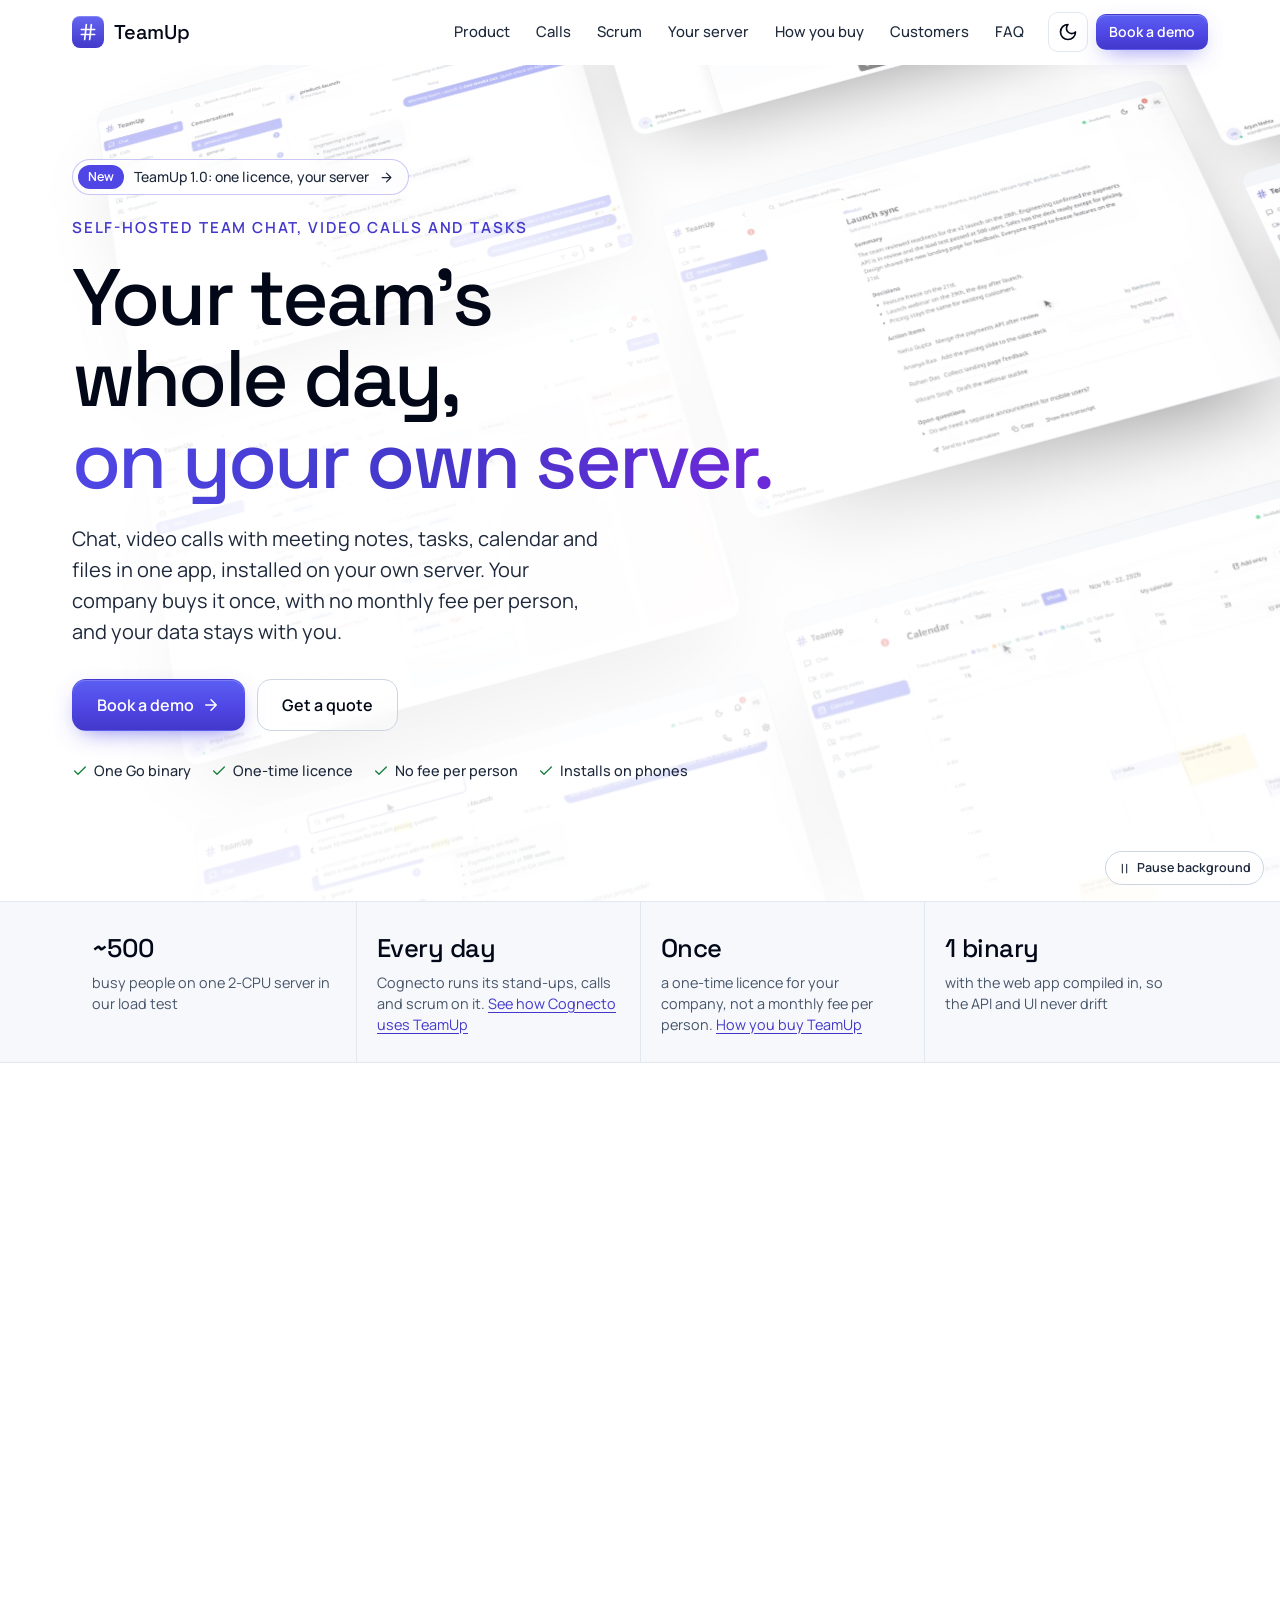
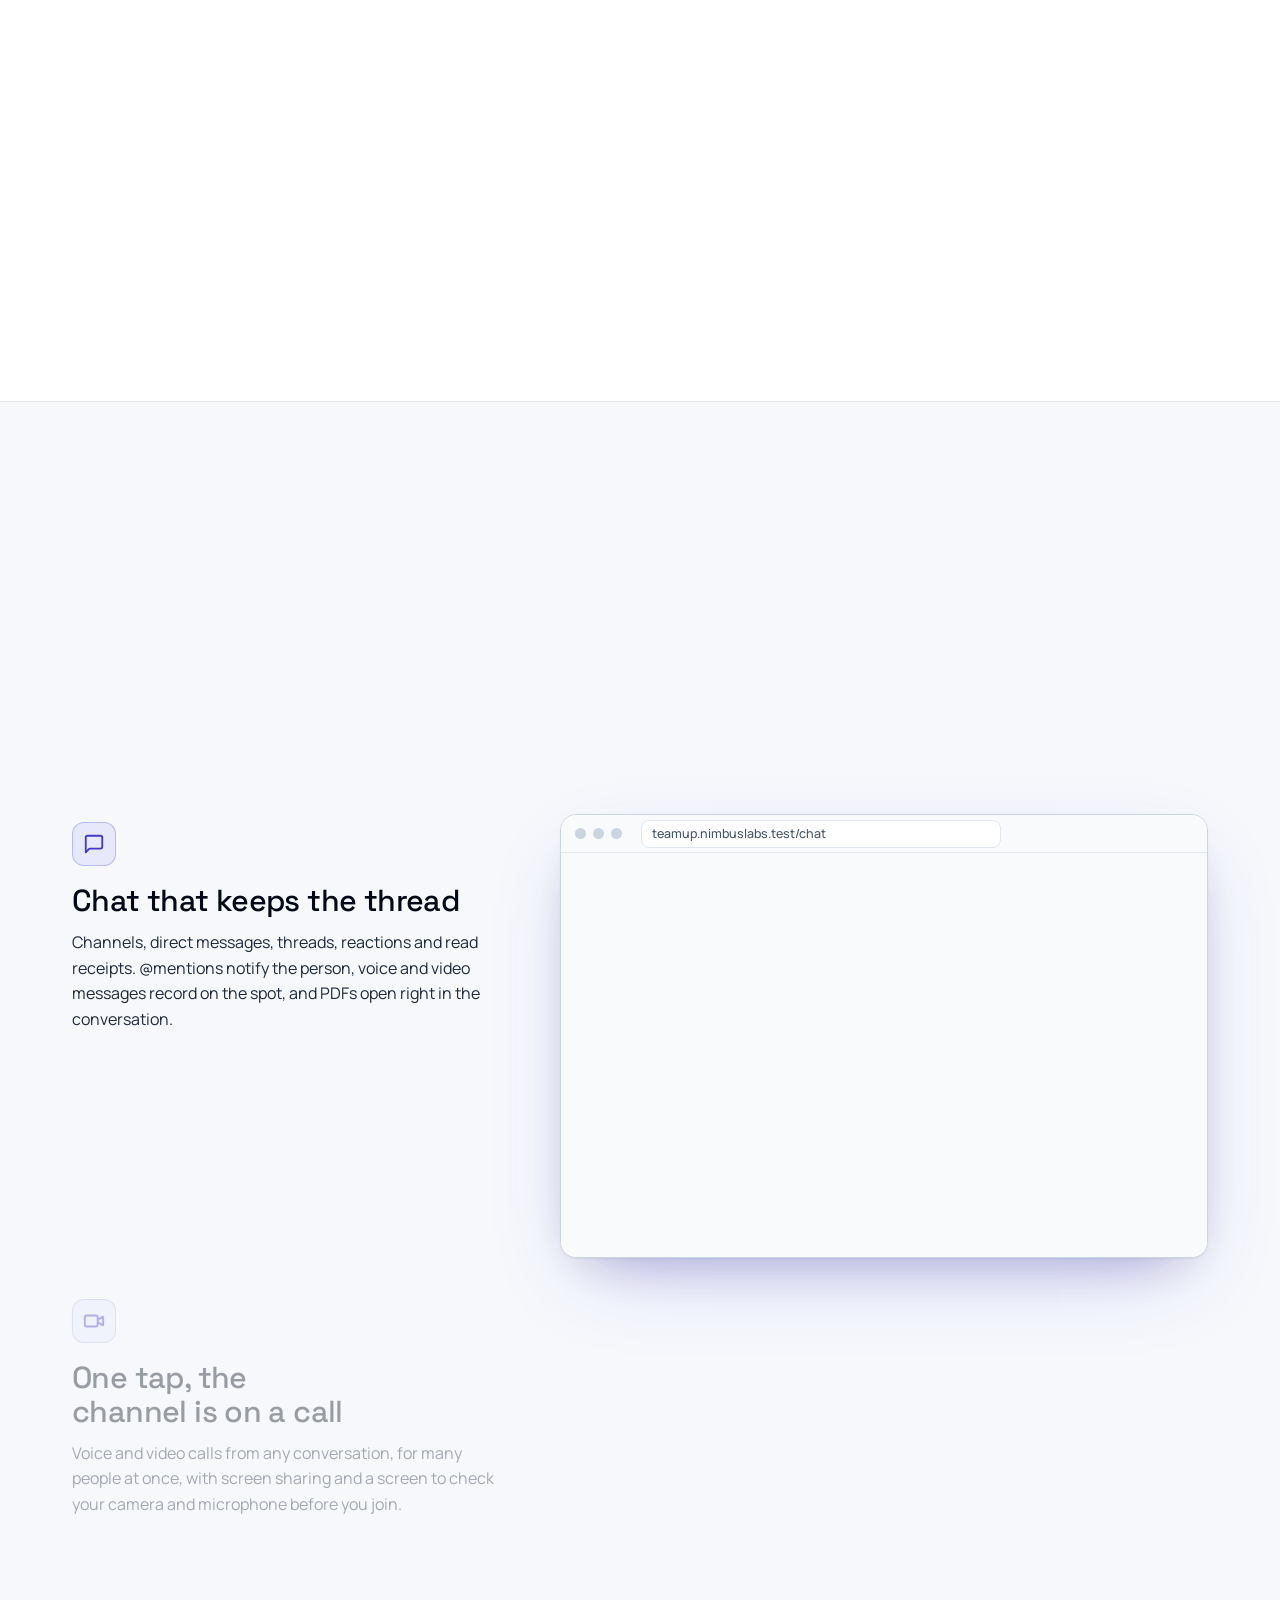
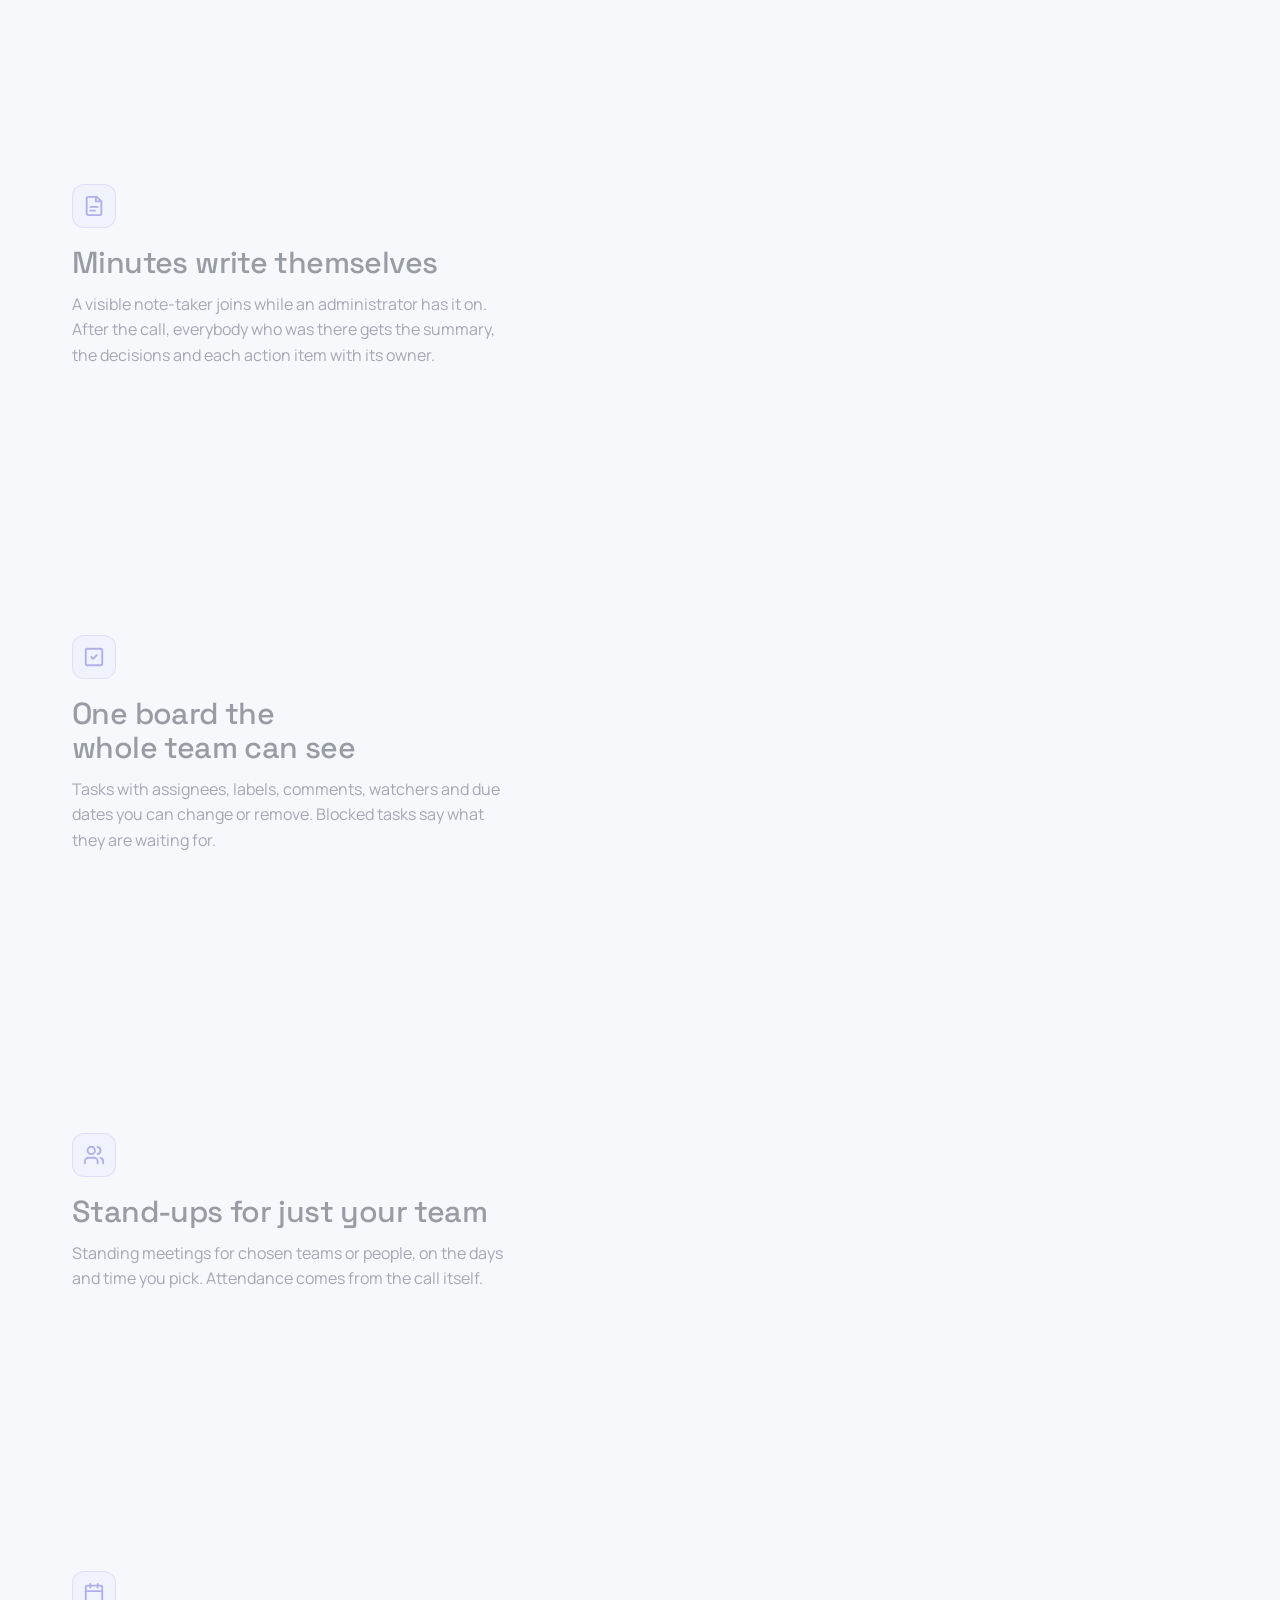
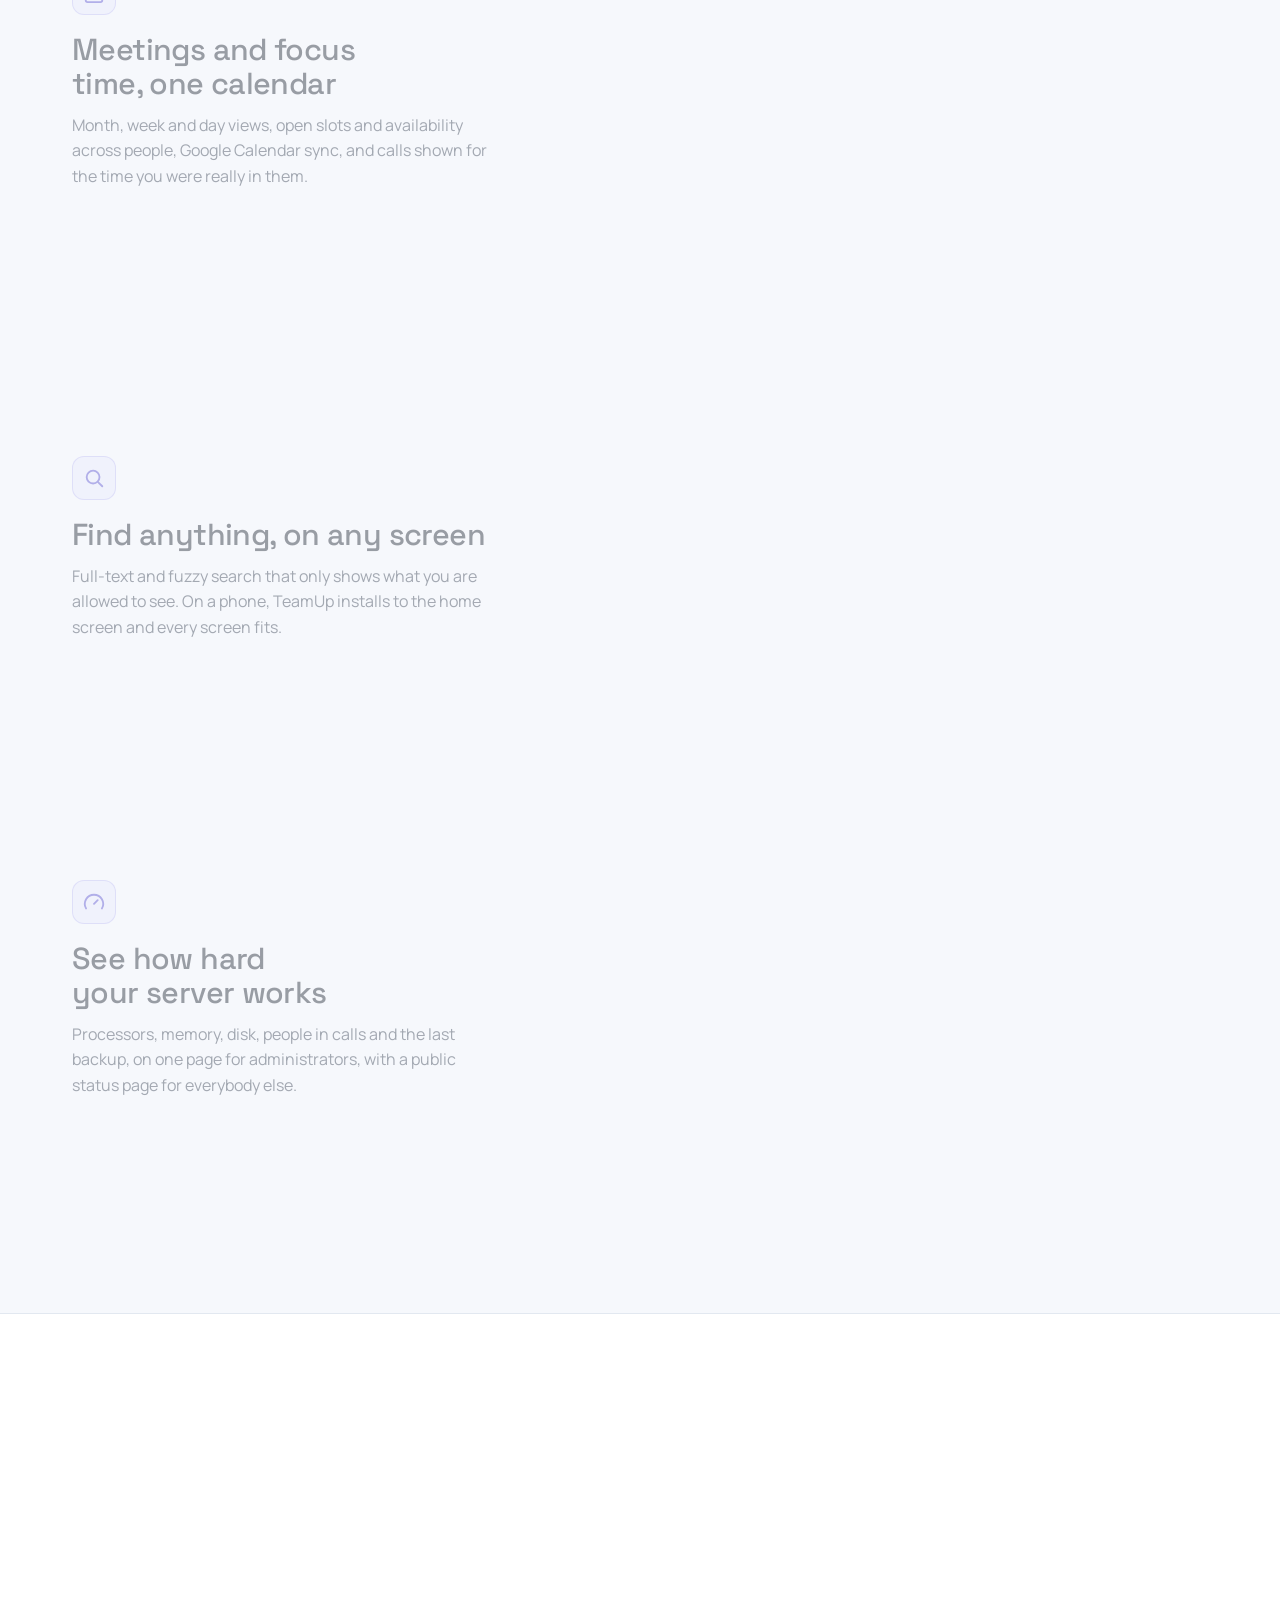
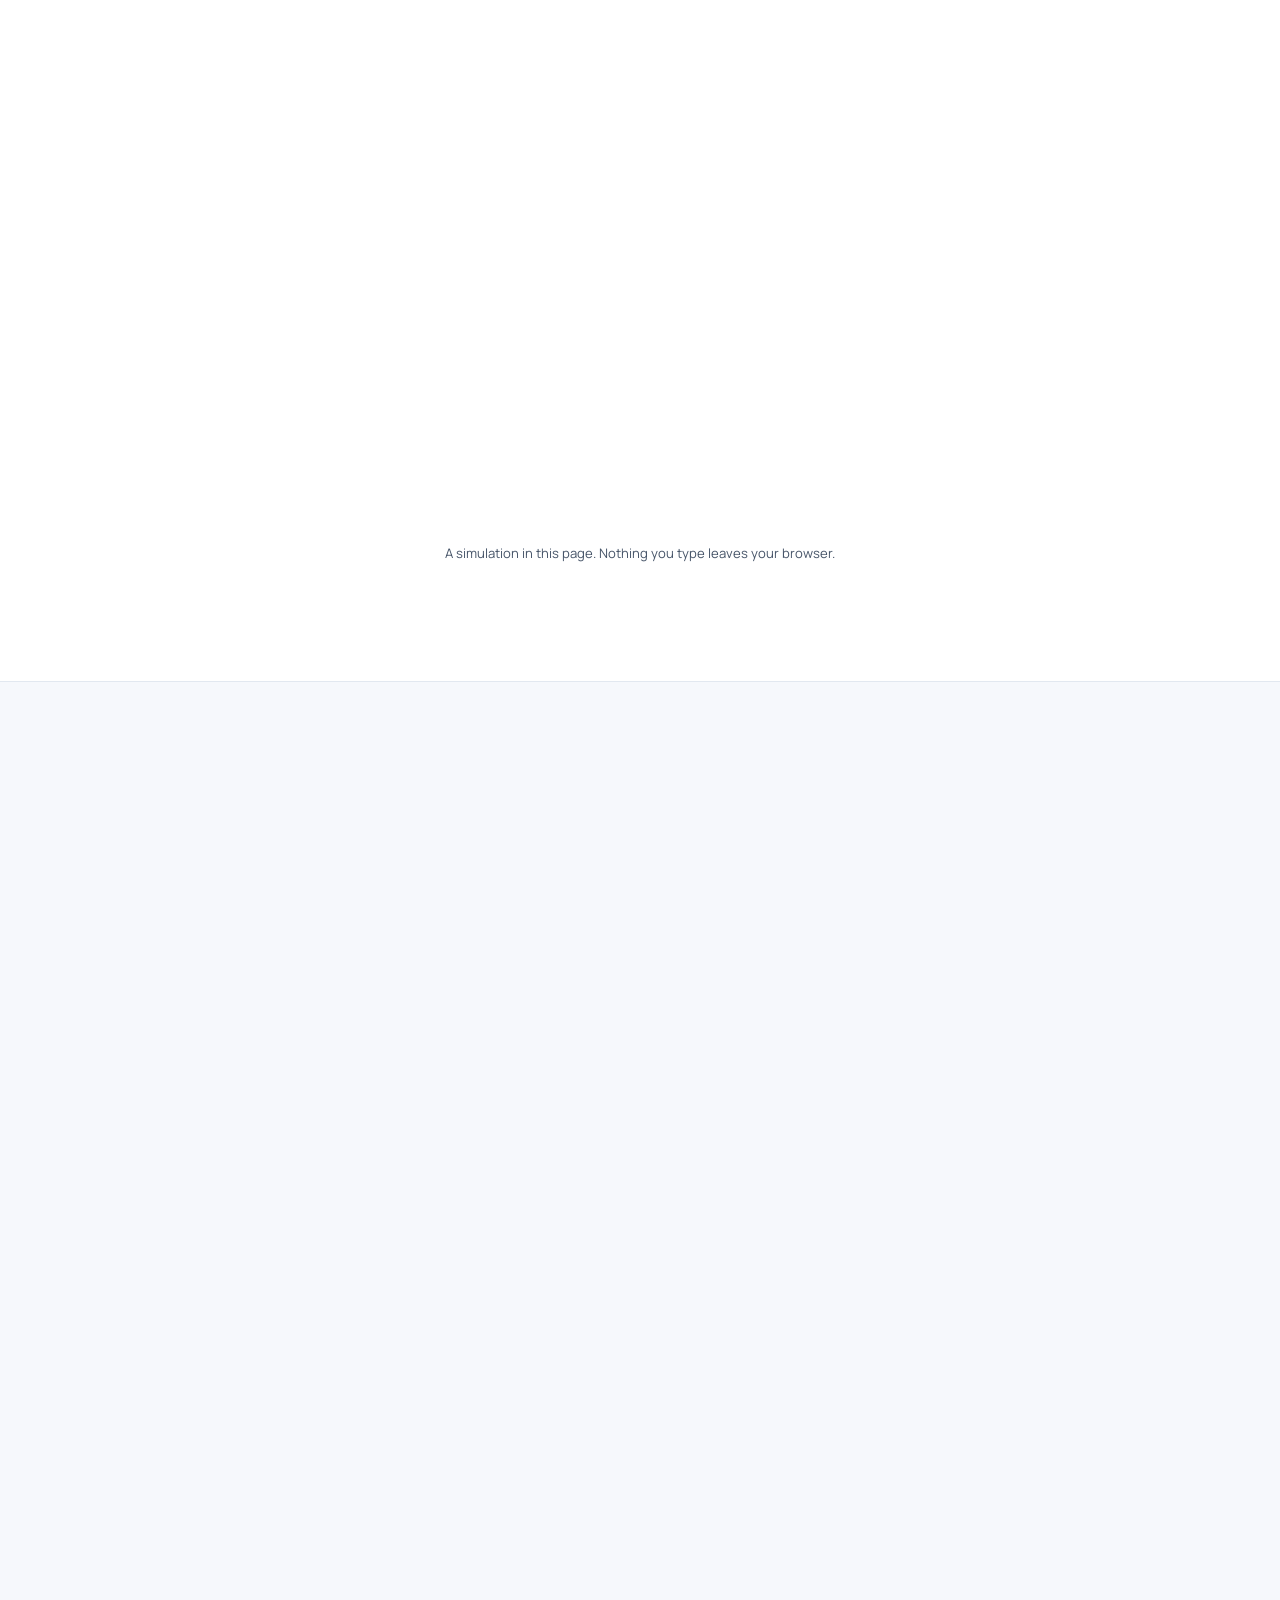
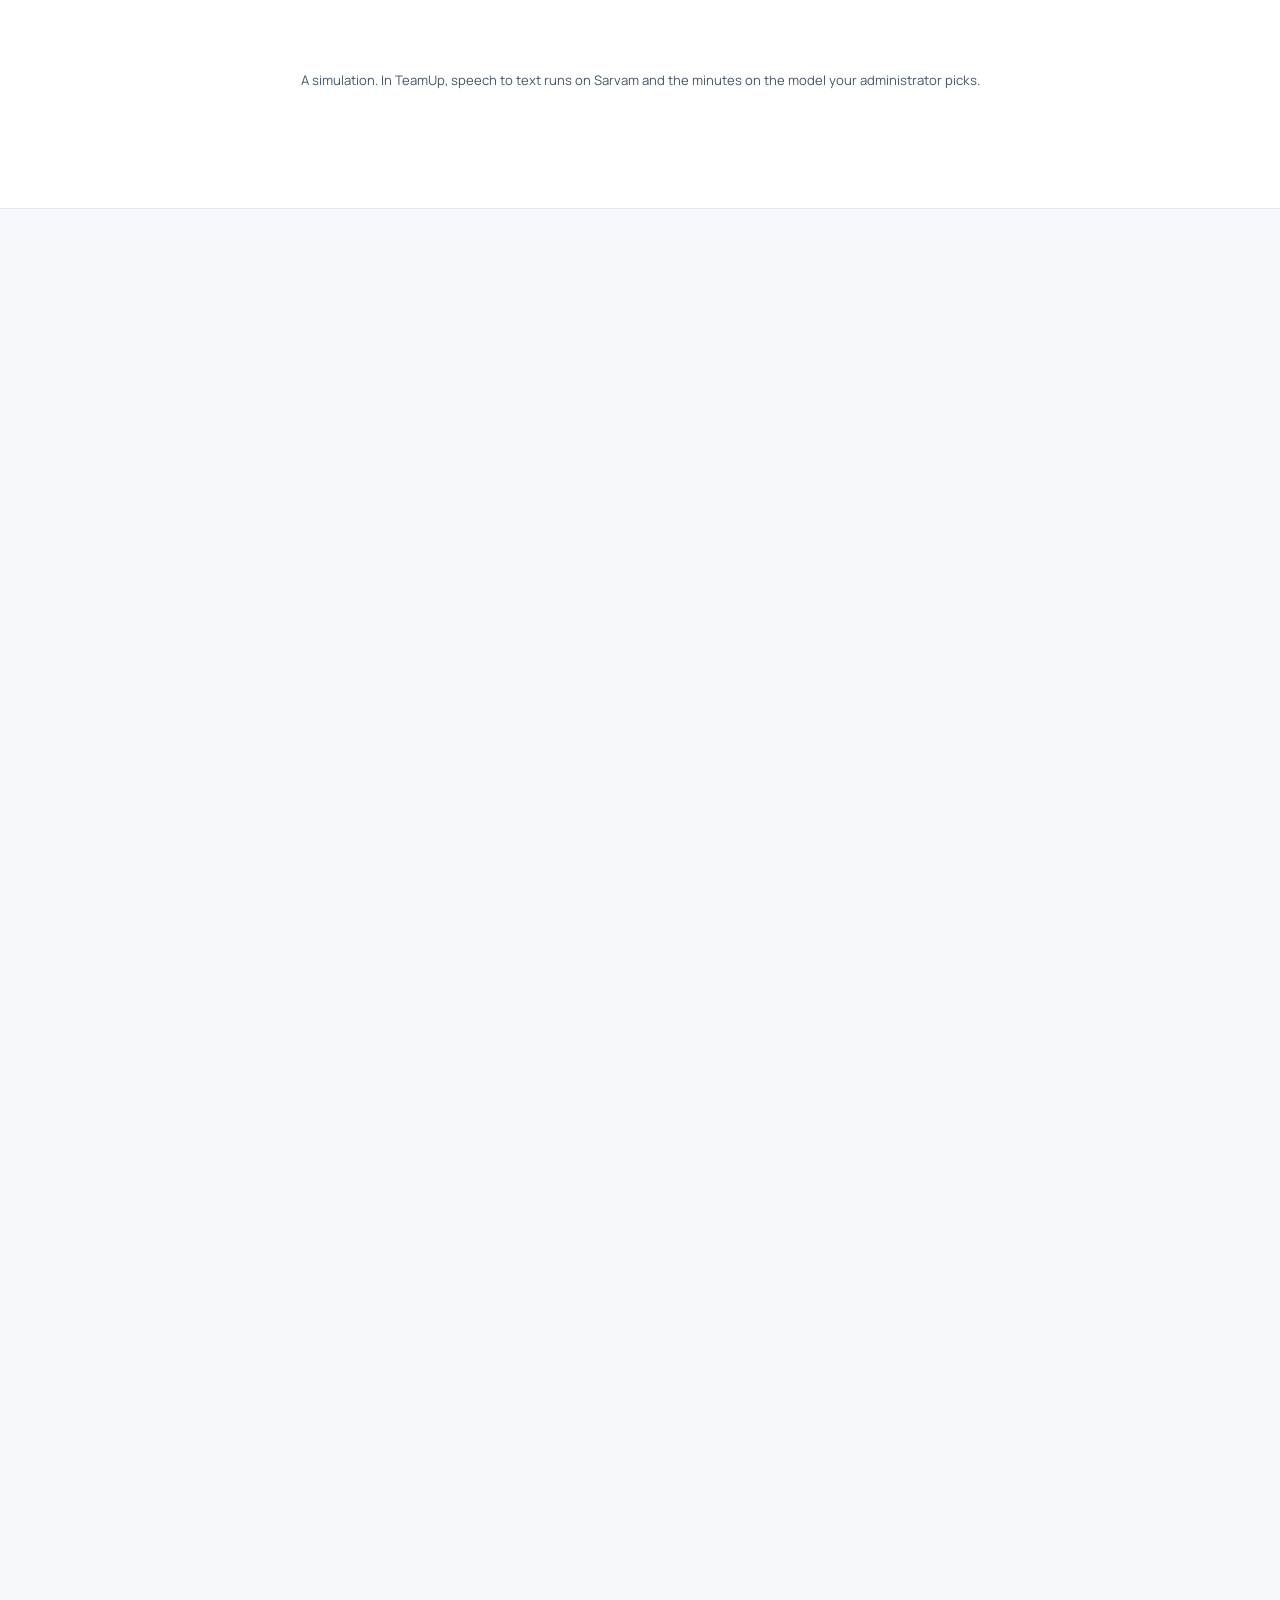
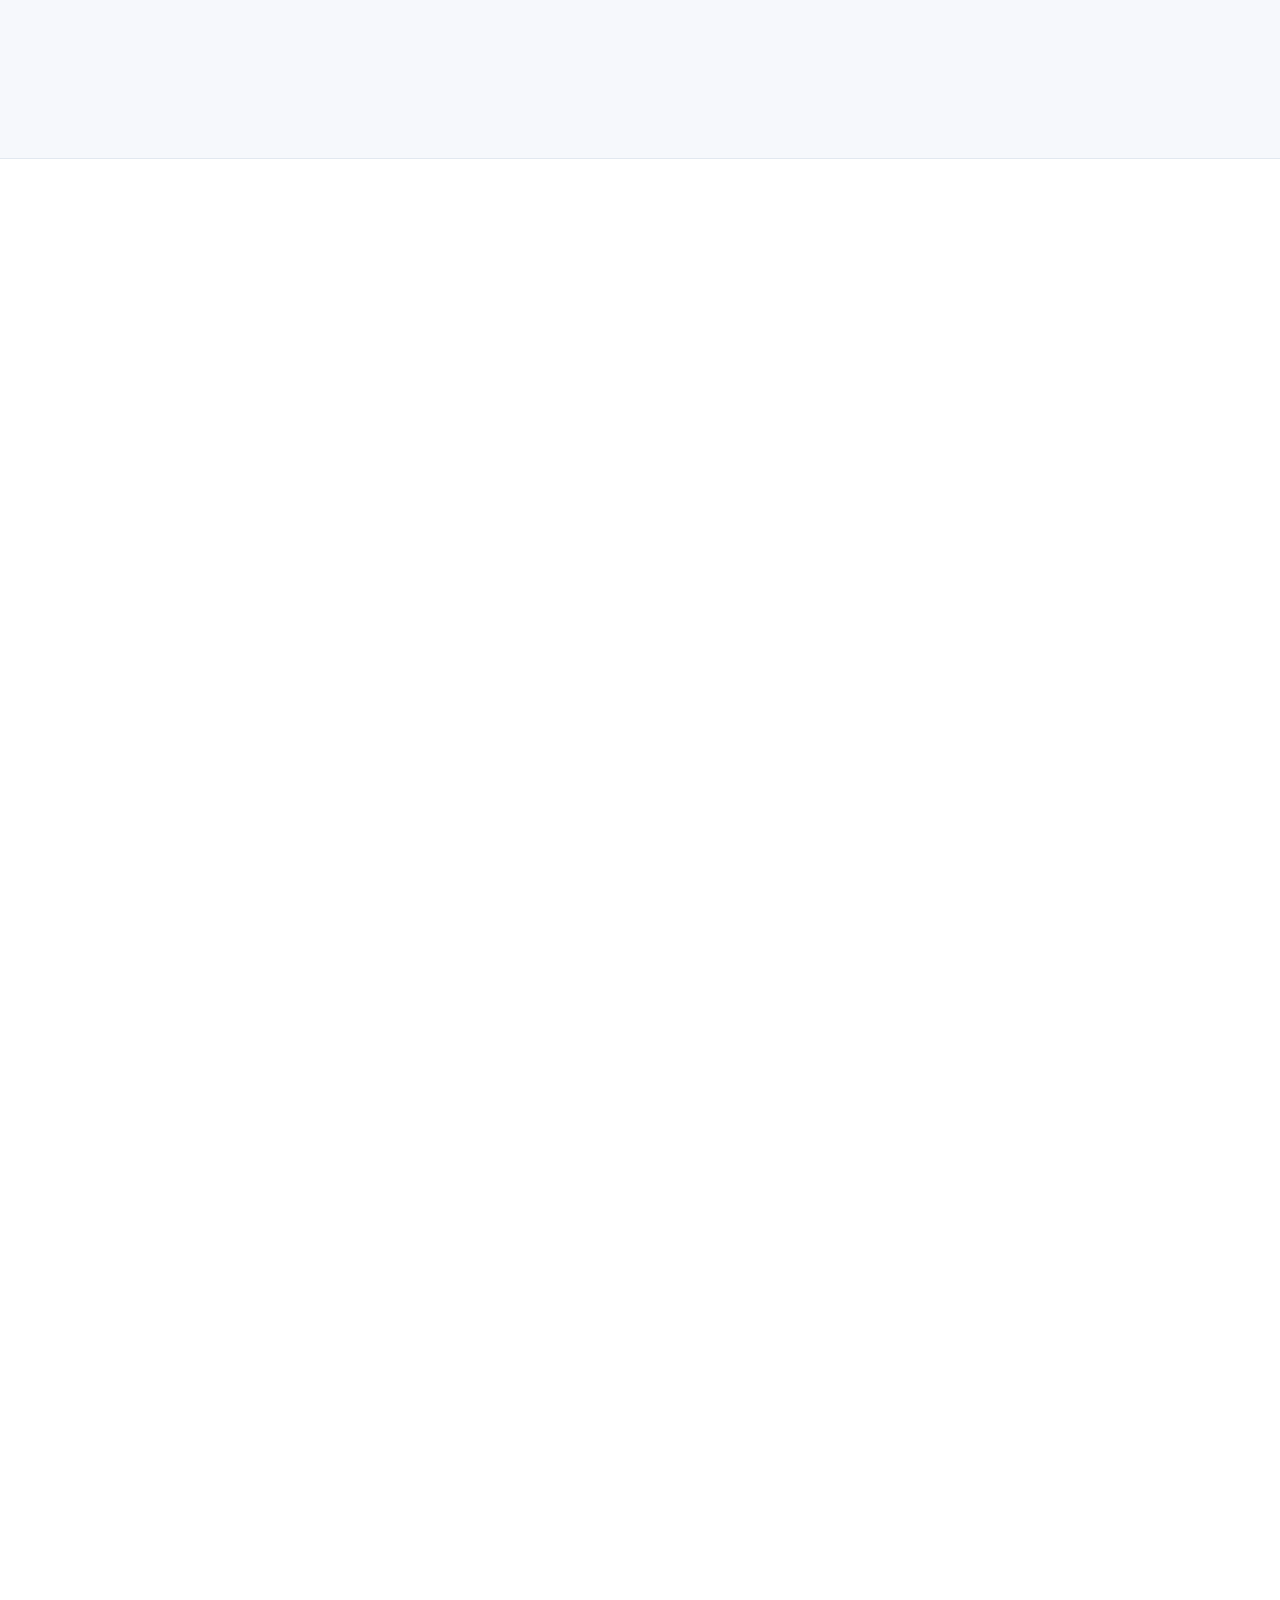
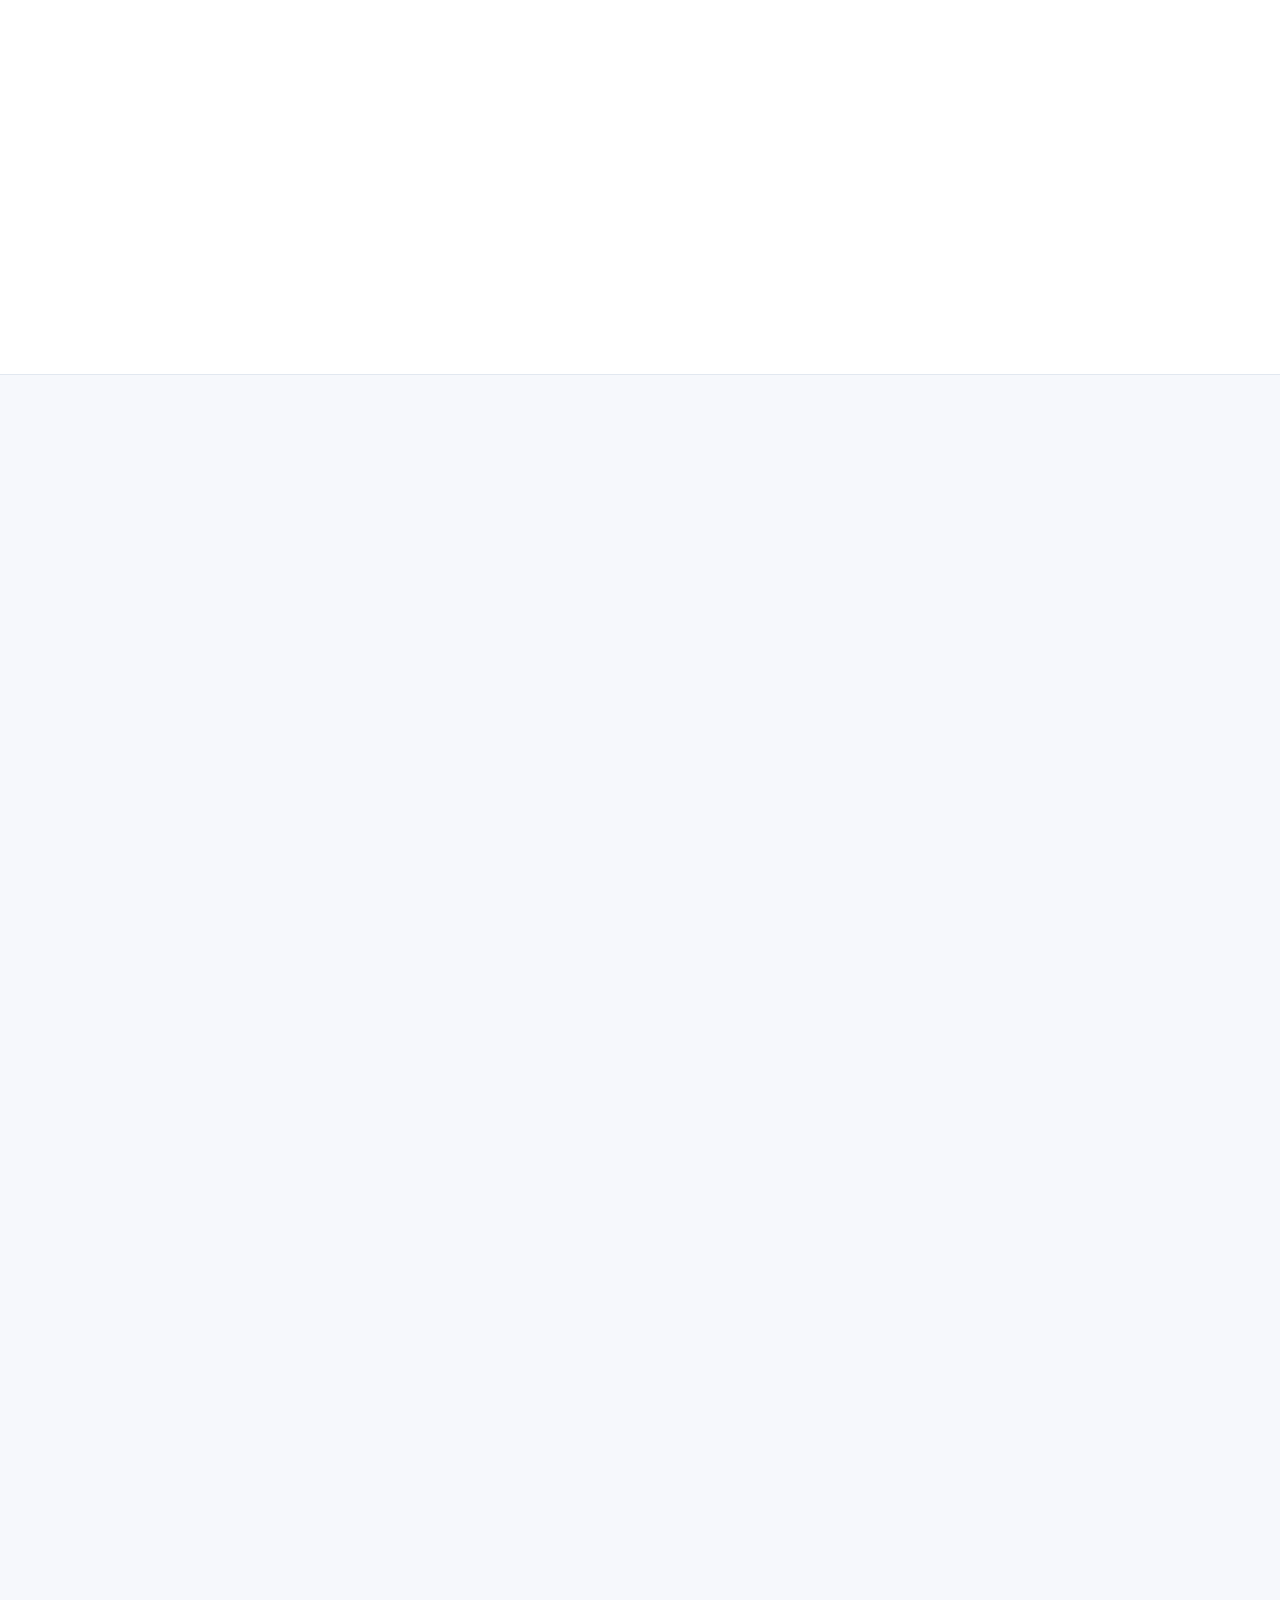
==== commit 7ac18472: "feat: send demos and quotes to the booking page, show no prices, sharpen SEO Book a demo and Get a q" ====
--- a/index.html
+++ b/index.html
@@ -3,8 +3,8 @@
 <head>
   <meta charset="utf-8">
   <meta name="viewport" content="width=device-width, initial-scale=1, viewport-fit=cover">
-  <title>TeamUp: chat, calls and tasks on your own server</title>
-  <meta name="description" content="TeamUp is a team workspace you install on your own server: chat, video calls with meeting notes, tasks, calendar and files in one app. One licence for your company, no monthly fee per person, and your data stays with you.">
+  <title>TeamUp: Self-Hosted Team Chat, Video Calls and Tasks</title>
+  <meta name="description" content="Self-hosted alternative to Slack and Microsoft Teams: team chat, video calls with AI meeting notes, tasks and calendar on your own server. One-time licence, no per-user fees.">
   <meta http-equiv="Content-Security-Policy" content="default-src 'self'; script-src 'self'; style-src 'self'; img-src 'self' data:; media-src 'self'; font-src 'self'; connect-src 'self'; form-action 'self' mailto: https:; base-uri 'self'; object-src 'none'">
   <meta name="referrer" content="strict-origin-when-cross-origin">
   <meta name="color-scheme" content="dark light">
@@ -16,16 +16,17 @@
   <link rel="apple-touch-icon" href="apple-touch-icon.png">
   <meta property="og:type" content="website">
   <meta property="og:site_name" content="TeamUp">
-  <meta property="og:title" content="TeamUp: your team's whole day, on your own server">
-  <meta property="og:description" content="Chat, video calls with meeting notes, tasks, calendar and files in one app on your own server. One licence for your company, no monthly fee per person.">
+  <meta property="og:locale" content="en_IN">
+  <meta property="og:title" content="TeamUp: Self-Hosted Team Chat, Video Calls and Tasks">
+  <meta property="og:description" content="Self-hosted alternative to Slack and Microsoft Teams: team chat, video calls with AI meeting notes, tasks and calendar on your own server. One-time licence, no per-user fees.">
   <meta property="og:url" content="https://himanshu-kr-jha.github.io/teamup-site/">
   <meta property="og:image" content="https://himanshu-kr-jha.github.io/teamup-site/assets/img/og.png">
   <meta property="og:image:width" content="1200">
   <meta property="og:image:height" content="630">
   <meta property="og:image:alt" content="TeamUp: your team's whole day, on your own server">
   <meta name="twitter:card" content="summary_large_image">
-  <meta name="twitter:title" content="TeamUp: your team's whole day, on your own server">
-  <meta name="twitter:description" content="Chat, video calls with meeting notes, tasks, calendar and files in one app on your own server. One licence, no monthly fee per person.">
+  <meta name="twitter:title" content="TeamUp: Self-Hosted Team Chat, Video Calls and Tasks">
+  <meta name="twitter:description" content="Self-hosted alternative to Slack and Microsoft Teams: team chat, video calls with AI meeting notes, tasks and calendar on your own server. One-time licence, no per-user fees.">
   <meta name="twitter:image" content="https://himanshu-kr-jha.github.io/teamup-site/assets/img/og.png">
   <link rel="preload" href="assets/fonts/space-grotesk-latin.woff2" as="font" type="font/woff2" crossorigin>
   <link rel="preload" href="assets/fonts/manrope-latin.woff2" as="font" type="font/woff2" crossorigin>
@@ -33,7 +34,8 @@
   <link rel="stylesheet" href="assets/css/site.css">
   <script src="assets/js/main.js" defer></script>
   <script src="assets/js/demos.js" defer></script>
-  <script type="application/ld+json">{"@context":"https://schema.org","@type":"SoftwareApplication","name":"TeamUp","applicationCategory":"BusinessApplication","operatingSystem":"Linux","softwareVersion":"1.0","url":"https://himanshu-kr-jha.github.io/teamup-site/","description":"Team workspace installed on your own server: chat, video calls with meeting notes, tasks, calendar and files in one app, sold as a one-time licence for your company."}</script>
+  <script type="application/ld+json">{"@context": "https://schema.org", "@type": "SoftwareApplication", "name": "TeamUp", "url": "https://himanshu-kr-jha.github.io/teamup-site/", "applicationCategory": "BusinessApplication", "applicationSubCategory": "Team collaboration", "operatingSystem": "Linux", "softwareVersion": "1.0", "image": "https://himanshu-kr-jha.github.io/teamup-site/assets/img/og.png", "description": "Self-hosted team workspace: chat, video calls with AI meeting notes, tasks, calendar and files in one app on your own server.", "featureList": ["Team chat", "Video calls and screen sharing", "AI meeting notes", "Tasks and scrum table", "Stand-ups with attendance", "Calendar with Google Calendar sync", "Custom roles and permissions", "Installs on phones"], "offers": {"@type": "Offer", "description": "One-time licence for your company. Updates and server setup and maintenance are priced separately.", "url": "https://calendar.app.google/N49RsbFjwGHiVa6d6", "availability": "https://schema.org/InStock"}}</script>
+  <script type="application/ld+json">{"@context": "https://schema.org", "@type": "FAQPage", "mainEntity": [{"@type": "Question", "name": "Is it a subscription?", "acceptedAnswer": {"@type": "Answer", "text": "No. Your company buys a one-time licence and runs TeamUp on its own server. Updates and help with the server are separate, and only if you want them."}}, {"@type": "Question", "name": "Do we pay per user?", "acceptedAnswer": {"@type": "Answer", "text": "No. The licence covers your company, so adding people does not add a monthly fee. Your server is the one running cost, and a bigger team may need a bigger server."}}, {"@type": "Question", "name": "What do updates cost?", "acceptedAnswer": {"@type": "Answer", "text": "New versions are quoted per release or as a plan. You decide whether and when to update; the version you have keeps working."}}, {"@type": "Question", "name": "Can our own IT team run it?", "acceptedAnswer": {"@type": "Answer", "text": "Yes. Your IT team can install and maintain TeamUp themselves, or we can set up and look after the server for you, priced separately."}}, {"@type": "Question", "name": "What do I need to host it?", "acceptedAnswer": {"@type": "Answer", "text": "One Linux VM with Docker Compose is the recommended path. It runs TeamUp with Postgres, Redis, MinIO and LiveKit, and we can set it up for you, or your IT team can follow the guide from a fresh Ubuntu server to a running team. In our load test, a server with 2 processors carried about 500 busy people. Files can live in Amazon S3, Cloudflare R2 or Backblaze B2 instead."}}, {"@type": "Question", "name": "Where does our data live? Does anything leave the server?", "acceptedAnswer": {"@type": "Answer", "text": "Messages, tasks, the calendar and files stay in your Postgres and your S3 storage, and call media goes through LiveKit on your server. Things leave only when you switch them on: your mail server for email, Google Calendar sync, and the meeting note-taker, which sends call audio to Sarvam for speech to text and the transcript to the minutes model you pick, or to your own model."}}, {"@type": "Question", "name": "Does it work on phones?", "acceptedAnswer": {"@type": "Answer", "text": "Yes. Every screen fits phones and tablets, and TeamUp installs to an Android or iPhone home screen. There is also an Android app that opens the same web app of your server, with iPhone to follow."}}, {"@type": "Question", "name": "What is not there yet?", "acceptedAnswer": {"@type": "Answer", "text": "Google and Microsoft sign-in are not finished, so password sign-in is the way in. Recording needs LiveKit Egress added in production. Federation, end-to-end encryption, native mobile apps and retention policies are not built."}}, {"@type": "Question", "name": "Is it ready for a real team?", "acceptedAnswer": {"@type": "Answer", "text": "Yes. Cognecto runs its working day on TeamUp 1.0: stand-ups every morning, dozens of people in calls, and the tasks and scrum that come out of them."}}, {"@type": "Question", "name": "Can people outside the company join a call?", "acceptedAnswer": {"@type": "Answer", "text": "Yes. Guests join a meeting by its link with their name and a passcode, and the organizer can remove them."}}, {"@type": "Question", "name": "What happens in a demo?", "acceptedAnswer": {"@type": "Answer", "text": "We show TeamUp running a team's day, answer your questions about running it on your server, and look at whether it fits how your team works. If it does, we send a quote."}}]}</script>
 </head>
 <body>
 <svg class="sprite" aria-hidden="true" focusable="false">
@@ -112,7 +114,7 @@
         <svg class="when-dark" aria-hidden="true"><use href="#i-sun"/></svg>
         <svg class="when-light" aria-hidden="true"><use href="#i-moon"/></svg>
       </button>
-      <a class="btn btn-primary btn-sm" href="#demo" data-demo>Book a demo</a>
+      <a class="btn btn-primary btn-sm" href="https://calendar.app.google/N49RsbFjwGHiVa6d6" target="_blank" rel="noopener" data-demo>Book a demo<span class="sr-only"> (opens a booking page in a new tab)</span></a>
     </div>
   </div>
 </header>
@@ -145,11 +147,11 @@
     <a class="pill" href="#buy">
       <span class="pill-tag">New</span> TeamUp 1.0: one licence, your server <svg aria-hidden="true"><use href="#i-arrow"/></svg>
     </a>
-    <h1 id="hero-title" class="hero-title">Your team's whole day,<br> <span class="grad">on your own server.</span></h1>
+    <h1 id="hero-title" class="hero-title"><span class="hero-kicker">Self-hosted team chat, video calls and tasks</span> Your team's whole day,<br> <span class="grad">on your own server.</span></h1>
     <p class="hero-sub">Chat, video calls with meeting notes, tasks, calendar and files in one app, installed on your own server. Your company buys it once, with no monthly fee per person, and your data stays with you.</p>
     <div class="cta-row">
-      <a class="btn btn-primary btn-lg" href="#demo" data-demo>Book a demo <svg aria-hidden="true"><use href="#i-arrow"/></svg></a>
-      <a class="btn btn-ghost btn-lg" href="#demo" data-demo data-intent="quote">Get a quote</a>
+      <a class="btn btn-primary btn-lg" href="https://calendar.app.google/N49RsbFjwGHiVa6d6" target="_blank" rel="noopener" data-demo>Book a demo <svg aria-hidden="true"><use href="#i-arrow"/></svg><span class="sr-only"> (opens a booking page in a new tab)</span></a>
+      <a class="btn btn-ghost btn-lg" href="https://calendar.app.google/N49RsbFjwGHiVa6d6" target="_blank" rel="noopener" data-demo>Get a quote<span class="sr-only"> (opens a booking page in a new tab)</span></a>
     </div>
     <ul class="hero-facts" aria-label="At a glance">
       <li><svg aria-hidden="true"><use href="#i-check"/></svg>One Go binary</li>
@@ -169,8 +171,8 @@
 <section class="proof" aria-label="Facts about TeamUp">
   <div class="container proof-grid">
     <div class="proof-item"><strong>~500</strong><span>busy people on one 2-CPU server in our load test</span></div>
-    <div class="proof-item"><strong>Every day</strong><span>Cognecto runs its stand-ups, calls and scrum on it. <a href="customers.html">See how</a></span></div>
-    <div class="proof-item"><strong>Once</strong><span>a one-time licence for your company, not a monthly fee per person. <a href="#buy">How it works</a></span></div>
+    <div class="proof-item"><strong>Every day</strong><span>Cognecto runs its stand-ups, calls and scrum on it. <a href="customers.html">See how Cognecto uses TeamUp</a></span></div>
+    <div class="proof-item"><strong>Once</strong><span>a one-time licence for your company, not a monthly fee per person. <a href="#buy">How you buy TeamUp</a></span></div>
     <div class="proof-item"><strong>1 binary</strong><span>with the web app compiled in, so the API and UI never drift</span></div>
   </div>
 </section>
@@ -591,8 +593,8 @@
       </ul>
 
       <div class="roi reveal" data-roi>
-        <h3>One payment, or paying per person every month?</h3>
-        <p class="small muted">An estimate. The TeamUp amounts are examples, not our prices: <a href="#demo" data-demo data-intent="quote">get a quote</a> for real ones.</p>
+        <h3>What per-person pricing costs you</h3>
+        <p class="small muted">Put in what you pay today. Nothing here is a TeamUp price.</p>
         <div class="roi-row">
           <div class="roi-field">
             <label for="roi-people">People <output for="roi-people" data-roi-people-out>50</output></label>
@@ -604,31 +606,15 @@
           </div>
         </div>
         <div class="roi-field">
-          <label for="roi-seat">Per-person tools today, per person per month</label>
-          <div class="money"><select aria-label="Currency" data-roi-cur><option value="$">$</option><option value="€">€</option><option value="£">£</option><option value="₹">₹</option></select><input id="roi-seat" type="number" inputmode="decimal" min="0" step="0.5" value="15" data-roi-seat></div>
-        </div>
-        <div class="roi-row">
-          <div class="roi-field">
-            <!-- CONFIRM: example one-time licence amount for the estimate -->
-            <label for="roi-licence">TeamUp licence, one time <span class="example-tag" data-confirm>example</span></label>
-            <div class="money"><span data-roi-cur-label>$</span><input id="roi-licence" type="number" inputmode="decimal" min="0" step="500" value="10000" data-roi-licence></div>
-          </div>
-          <div class="roi-field">
-            <!-- CONFIRM: example yearly maintenance amount for the estimate -->
-            <label for="roi-maint">Maintenance, per year <span class="example-tag" data-confirm>example</span></label>
-            <div class="money"><span data-roi-cur-label>$</span><input id="roi-maint" type="number" inputmode="decimal" min="0" step="100" value="2000" data-roi-maint></div>
-          </div>
-        </div>
-        <div class="roi-field">
-          <label for="roi-server">Your server, per month <span class="example-tag">example</span></label>
-          <div class="money"><span data-roi-cur-label>$</span><input id="roi-server" type="number" inputmode="decimal" min="0" step="5" value="60" data-roi-server></div>
-        </div>
-        <div class="roi-bars" aria-hidden="true">
-          <div class="roi-bar"><span>Per person</span><i data-roi-bar-seat></i></div>
-          <div class="roi-bar is-us"><span>TeamUp</span><i data-roi-bar-us></i></div>
+          <label for="roi-seat">What you pay per person, per month, for your chat, call and task tools</label>
+          <div class="money"><select aria-label="Currency" data-roi-cur><option value="₹">₹</option><option value="$">$</option><option value="€">€</option><option value="£">£</option></select><input id="roi-seat" type="number" inputmode="decimal" min="0" step="any" placeholder="Your price" data-roi-seat></div>
         </div>
         <p class="roi-result" role="status" aria-live="polite" data-roi-result></p>
-        <p class="tiny muted">Not a quote. Set maintenance to 0 if your own IT team runs the server. New versions are priced separately and are not in this sum. Big video meetings use bandwidth, and hosted AI minutes are billed by their provider.</p>
+        <div class="roi-us">
+          <p class="roi-us-title"><span class="brand-mark" aria-hidden="true"><svg><use href="#i-logo"/></svg></span> TeamUp instead</p>
+          <p>One licence for the whole company, paid once. Updates and server maintenance only if you want them. The bill does not grow with every person you add.</p>
+          <a class="btn btn-primary btn-sm" href="https://calendar.app.google/N49RsbFjwGHiVa6d6" target="_blank" rel="noopener" data-demo>Get a quote<span class="sr-only"> (opens a booking page in a new tab)</span></a>
+        </div>
       </div>
     </div>
   </div>
@@ -666,8 +652,8 @@
       </li>
     </ol>
     <div class="buy-cta reveal">
-      <a class="btn btn-primary btn-lg" href="#demo" data-demo data-intent="quote">Get a quote <svg aria-hidden="true"><use href="#i-arrow"/></svg></a>
-      <a class="btn btn-ghost btn-lg" href="#demo" data-demo>Book a demo</a>
+      <a class="btn btn-primary btn-lg" href="https://calendar.app.google/N49RsbFjwGHiVa6d6" target="_blank" rel="noopener" data-demo>Get a quote <svg aria-hidden="true"><use href="#i-arrow"/></svg><span class="sr-only"> (opens a booking page in a new tab)</span></a>
+      <a class="btn btn-ghost btn-lg" href="https://calendar.app.google/N49RsbFjwGHiVa6d6" target="_blank" rel="noopener" data-demo>Book a demo<span class="sr-only"> (opens a booking page in a new tab)</span></a>
     </div>
 
     <div class="buy-details">
@@ -720,6 +706,28 @@
   </div>
 </section>
 
+<!-- FEATURES -->
+<section class="section" id="features" aria-labelledby="features-title">
+  <div class="container">
+    <div class="section-head reveal">
+      <p class="eyebrow">Everything in TeamUp</p>
+      <h2 id="features-title">A team workspace on your own premises, feature by feature</h2>
+      <p class="lede">TeamUp replaces the separate chat, video, note-taking, task and calendar apps with one on-premise workspace. It suits companies in India and anywhere else that want their team's data on a server they control.</p>
+    </div>
+    <div class="feature-index reveal">
+      <article><h3>Team chat</h3><p>Channels, private and announcement channels, direct messages, threads, reactions, read receipts, @mentions that notify, voice and video messages, several files at once, PDFs read in place, forwarding and full-text search.</p></article>
+      <article><h3>Video calls and meetings</h3><p>Multi-party video calls on LiveKit with screen sharing, a check before you join, raise hand, a speaking light, noise cancellation, backgrounds with your name, laptop and phone in one call, voice first on a weak connection, and guests by link with a passcode.</p></article>
+      <article><h3>AI meeting notes</h3><p>A visible note-taker writes the summary, decisions and action items with owners, using Claude, OpenAI, NVIDIA or your own model, and sends them to everybody who was there.</p></article>
+      <article><h3>Tasks and scrum</h3><p>Tasks with assignees, labels, comments, watchers and due dates, a board, and the scrum as a table: each person, their lead, Task 1 and on, Done, and what each blocked task is blocked on.</p></article>
+      <article><h3>Stand-ups and attendance</h3><p>Standing meetings for chosen teams or people, attendance taken from the call itself, and leave and holidays shown beside it.</p></article>
+      <article><h3>Calendar</h3><p>Month, week and day views, focus time, open slots, availability across people, Google Calendar sync, and calls shown for the time each person was really in them.</p></article>
+      <article><h3>Phones and search</h3><p>Every screen fits phones and tablets, TeamUp installs to an Android or iPhone home screen, and search only shows what each person may see.</p></article>
+      <article><h3>Administration and security</h3><p>Custom roles with fine-grained permissions, a team tree, your organization's colour and logo, email through your mail server, a public status page, metrics and nightly backups.</p></article>
+    </div>
+    <p class="feature-links reveal">Compare it with what you use now: TeamUp is a <a href="#own">Slack and Microsoft Teams alternative that runs on your own server</a>, sold as <a href="#buy">one-time licence team collaboration software</a>. See <a href="customers.html">how Cognecto and other teams use it</a>.</p>
+  </div>
+</section>
+
 <!-- FAQ -->
 <section class="section section-alt" id="faq" aria-labelledby="faq-title">
   <div class="container faq-wrap">
@@ -783,8 +791,8 @@
     <h2 id="final-title">Your team. Your server. Your data.</h2>
     <p class="lede">See TeamUp run a working day, then get a quote for your company.</p>
     <div class="cta-row cta-center">
-      <a class="btn btn-primary btn-lg" href="#demo" data-demo>Book a demo <svg aria-hidden="true"><use href="#i-arrow"/></svg></a>
-      <a class="btn btn-ghost btn-lg" href="#demo" data-demo data-intent="quote">Get a quote</a>
+      <a class="btn btn-primary btn-lg" href="https://calendar.app.google/N49RsbFjwGHiVa6d6" target="_blank" rel="noopener" data-demo>Book a demo <svg aria-hidden="true"><use href="#i-arrow"/></svg><span class="sr-only"> (opens a booking page in a new tab)</span></a>
+      <a class="btn btn-ghost btn-lg" href="https://calendar.app.google/N49RsbFjwGHiVa6d6" target="_blank" rel="noopener" data-demo>Get a quote<span class="sr-only"> (opens a booking page in a new tab)</span></a>
     </div>
   </div>
 </section>
@@ -798,9 +806,9 @@
       <p class="small muted">Chat, calls, tasks and files on your own server. One licence for your company.</p>
     </div>
     <nav class="footer-links" aria-label="Footer">
-      <div><h2>Product</h2><a href="#tour">Tour</a><a href="#calls">Calls</a><a href="#notes">Meeting notes</a><a href="#scrum">Scrum</a></div>
-      <div><h2>Company</h2><a href="customers.html">Customers</a><a href="#demo" data-demo>Book a demo</a><a href="#faq">FAQ</a></div>
-      <div><h2>Buying</h2><a href="#buy">How you buy</a><a href="#demo" data-demo data-intent="quote">Get a quote</a><a href="#own">Your server, your data</a></div>
+      <div><p class="footer-h">Product</p><a href="#tour">Tour</a><a href="#calls">Calls</a><a href="#notes">Meeting notes</a><a href="#scrum">Scrum</a></div>
+      <div><p class="footer-h">Company</p><a href="customers.html">Customers</a><a href="https://calendar.app.google/N49RsbFjwGHiVa6d6" target="_blank" rel="noopener" data-demo>Book a demo<span class="sr-only"> (opens a booking page in a new tab)</span></a><a href="#faq">FAQ</a></div>
+      <div><p class="footer-h">Buying</p><a href="#buy">How you buy</a><a href="https://calendar.app.google/N49RsbFjwGHiVa6d6" target="_blank" rel="noopener" data-demo>Get a quote<span class="sr-only"> (opens a booking page in a new tab)</span></a><a href="#own">Your server, your data</a></div>
     </nav>
   </div>
   <div class="container footer-base">
@@ -809,35 +817,9 @@
 </footer>
 
 <div class="mobile-cta" data-mobile-cta>
-  <a class="btn btn-primary" href="#demo" data-demo>Book a demo</a>
-  <a class="btn btn-ghost" href="#demo" data-demo data-intent="quote">Get a quote</a>
+  <a class="btn btn-primary" href="https://calendar.app.google/N49RsbFjwGHiVa6d6" target="_blank" rel="noopener" data-demo>Book a demo<span class="sr-only"> (opens a booking page in a new tab)</span></a>
+  <a class="btn btn-ghost" href="https://calendar.app.google/N49RsbFjwGHiVa6d6" target="_blank" rel="noopener" data-demo>Get a quote<span class="sr-only"> (opens a booking page in a new tab)</span></a>
 </div>
-
-<dialog class="modal" id="demo" aria-labelledby="demo-title" data-demo-dialog>
-  <form class="demo-form" method="dialog" data-demo-form novalidate>
-    <div class="modal-head">
-      <h2 id="demo-title">Book a demo</h2>
-      <button class="icon-btn" type="button" data-close aria-label="Close"><svg aria-hidden="true"><use href="#i-x"/></svg></button>
-    </div>
-    <p class="small muted" data-form-lede>Tell us about your team and we will set up a time to show you TeamUp.</p>
-    <input type="hidden" name="intent" value="demo" data-intent-field>
-    <div class="form-grid">
-      <div class="field"><label for="f-name">Name</label><input id="f-name" name="name" autocomplete="name" required></div>
-      <div class="field"><label for="f-email">Work email</label><input id="f-email" name="email" type="email" autocomplete="email" required></div>
-      <div class="field"><label for="f-company">Company</label><input id="f-company" name="company" autocomplete="organization" required></div>
-      <div class="field"><label for="f-size">Team size</label>
-        <select id="f-size" name="size" required><option value="">Choose</option><option>1 to 10</option><option>11 to 50</option><option>51 to 200</option><option>201 to 500</option><option>More than 500</option></select>
-      </div>
-      <div class="field field-wide"><label for="f-msg">What should we cover? <span class="muted">(optional)</span></label><textarea id="f-msg" name="message" rows="3"></textarea></div>
-    </div>
-    <p class="form-error" data-form-error role="alert" hidden></p>
-    <div class="form-done" data-form-done hidden role="status"></div>
-    <div class="modal-actions">
-      <button class="btn btn-primary" type="submit" data-form-submit>Request a demo</button>
-    </div>
-    <p class="tiny muted">We only use this to reply to you. No newsletters.</p>
-  </form>
-</dialog>
 
 <dialog class="modal modal-film" aria-label="TeamUp launch film" data-film-dialog>
   <div class="modal-head">
--- a/assets/css/site.css
+++ b/assets/css/site.css
@@ -92,7 +92,6 @@
 html {
   -webkit-text-size-adjust: 100%;
   text-size-adjust: 100%;
-  scroll-behavior: smooth;
   scroll-padding-top: 80px;
 }
 body {
@@ -898,7 +897,7 @@
 .footer-inner { display: grid; grid-template-columns: 1.2fr 2fr; gap: 40px; }
 .footer-brand p { margin-top: 12px; max-width: 22rem; }
 .footer-links { display: grid; grid-template-columns: repeat(3, 1fr); gap: 24px; }
-.footer-links h2 { font-family: Manrope, sans-serif; font-size: 0.78rem; text-transform: uppercase; letter-spacing: .1em; color: var(--muted); font-weight: 700; margin-bottom: 12px; }
+.footer-links .footer-h { font-family: Manrope, sans-serif; font-size: 0.78rem; text-transform: uppercase; letter-spacing: .1em; color: var(--muted); font-weight: 700; margin-bottom: 12px; }
 .footer-links a { display: block; padding: 5px 0; color: var(--text-2); text-decoration: none; font-size: 0.92rem; }
 .footer-links a:hover { color: var(--text); text-decoration: underline; }
 .footer-base { margin-top: 40px; padding-top: 20px; border-top: 1px solid var(--border); }
@@ -1068,3 +1067,49 @@
   .buy-card { padding: 20px; }
 }
 .notfound-foot { text-align: center; padding: 0 16px 32px; }
+
+/* In-page links land with the heading clear of the sticky header (64px) and a
+   little air; on the customers page the team chips stick under it too. */
+:root { --header-h: 64px; }
+html { scroll-padding-top: 0; }
+main [id], .site-footer [id] { scroll-margin-top: calc(var(--header-h) + 24px); }
+.type { scroll-margin-top: calc(var(--header-h) + 76px); }
+
+/* The keyword line above each page's main heading. */
+.hero-kicker { display: block; margin-bottom: 14px; font-family: Manrope, sans-serif; font-size: clamp(0.8rem, 0.75rem + 0.3vw, 0.95rem); font-weight: 600; letter-spacing: 0.12em; text-transform: uppercase; color: var(--link); line-height: 1.4; }
+.hero-title .hero-kicker { margin-bottom: 18px; }
+.crumbs { display: flex; gap: 8px; font-size: 0.85rem; color: var(--muted); margin-bottom: 14px; }
+.crumbs a { color: var(--muted); }
+.crumbs [aria-current] { color: var(--text-2); }
+
+/* The cost section: the visitor's own numbers, then TeamUp in words. */
+.roi-us { display: grid; gap: 10px; padding: 16px; border-radius: 14px; background: var(--surface-2); border: 1px solid var(--primary-line); }
+.roi-us-title { display: flex; align-items: center; gap: 10px; font-family: 'Space Grotesk', sans-serif; font-size: 1.15rem; }
+.roi-us-title .brand-mark { width: 28px; height: 28px; border-radius: 8px; }
+.roi-us-title .brand-mark svg { width: 17px; height: 17px; }
+.roi-us p:not(.roi-us-title) { color: var(--text-2); font-size: 0.92rem; }
+.roi-us .btn { justify-self: start; }
+.roi-result { min-height: 3.6em; }
+
+/* Crawlable feature overview. */
+.feature-index { display: grid; grid-template-columns: repeat(4, minmax(0, 1fr)); gap: 16px; }
+.feature-index article { padding: 20px; border-radius: 16px; background: var(--surface); border: 1px solid var(--border); }
+.feature-index h3 { font-size: 1.05rem; }
+.feature-index p { margin-top: 8px; color: var(--muted); font-size: 0.9rem; line-height: 1.55; }
+.feature-links { margin-top: 24px; color: var(--text-2); max-width: 52rem; }
+@media (max-width: 1023px) { .feature-index { grid-template-columns: repeat(2, minmax(0, 1fr)); } }
+@media (max-width: 539px) { .feature-index { grid-template-columns: minmax(0, 1fr); } }
+
+.notfound-links { list-style: none; display: grid; gap: 8px; margin: 4px 0 8px; }
+.notfound-links a { font-weight: 600; }
+@media (max-width: 639px) {
+  .stat-grid { grid-template-columns: minmax(0, 1fr); gap: 8px; }
+  .stat { display: flex; align-items: baseline; gap: 12px; padding: 12px 14px; }
+  .stat strong { flex: none; min-width: 92px; }
+  .stat span { margin-top: 0; font-size: 0.85rem; }
+}
+
+/* Smooth only for links within a page, never for the jump when a page opens at
+   an anchor (from another page), which would otherwise slide through it all. */
+html.is-loaded { scroll-behavior: smooth; }
+@media (prefers-reduced-motion: reduce) { html.is-loaded { scroll-behavior: auto; } }
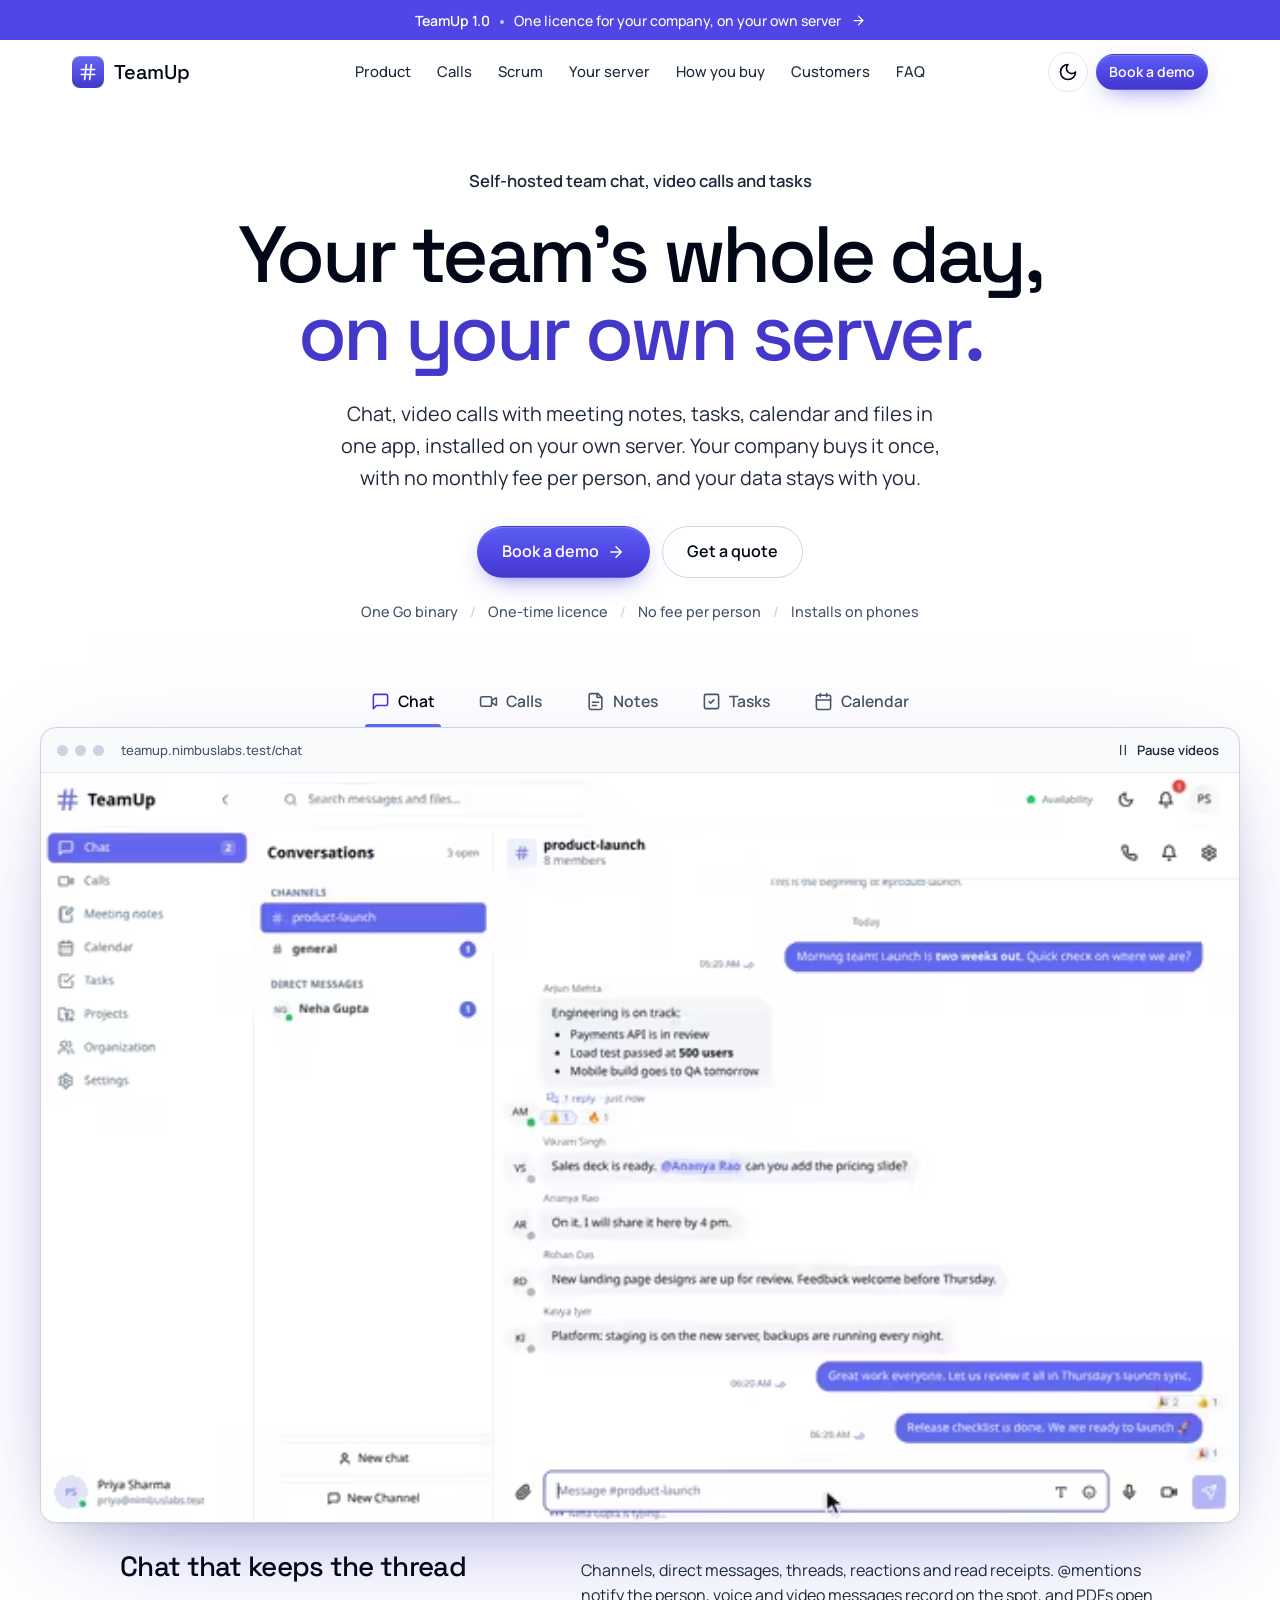
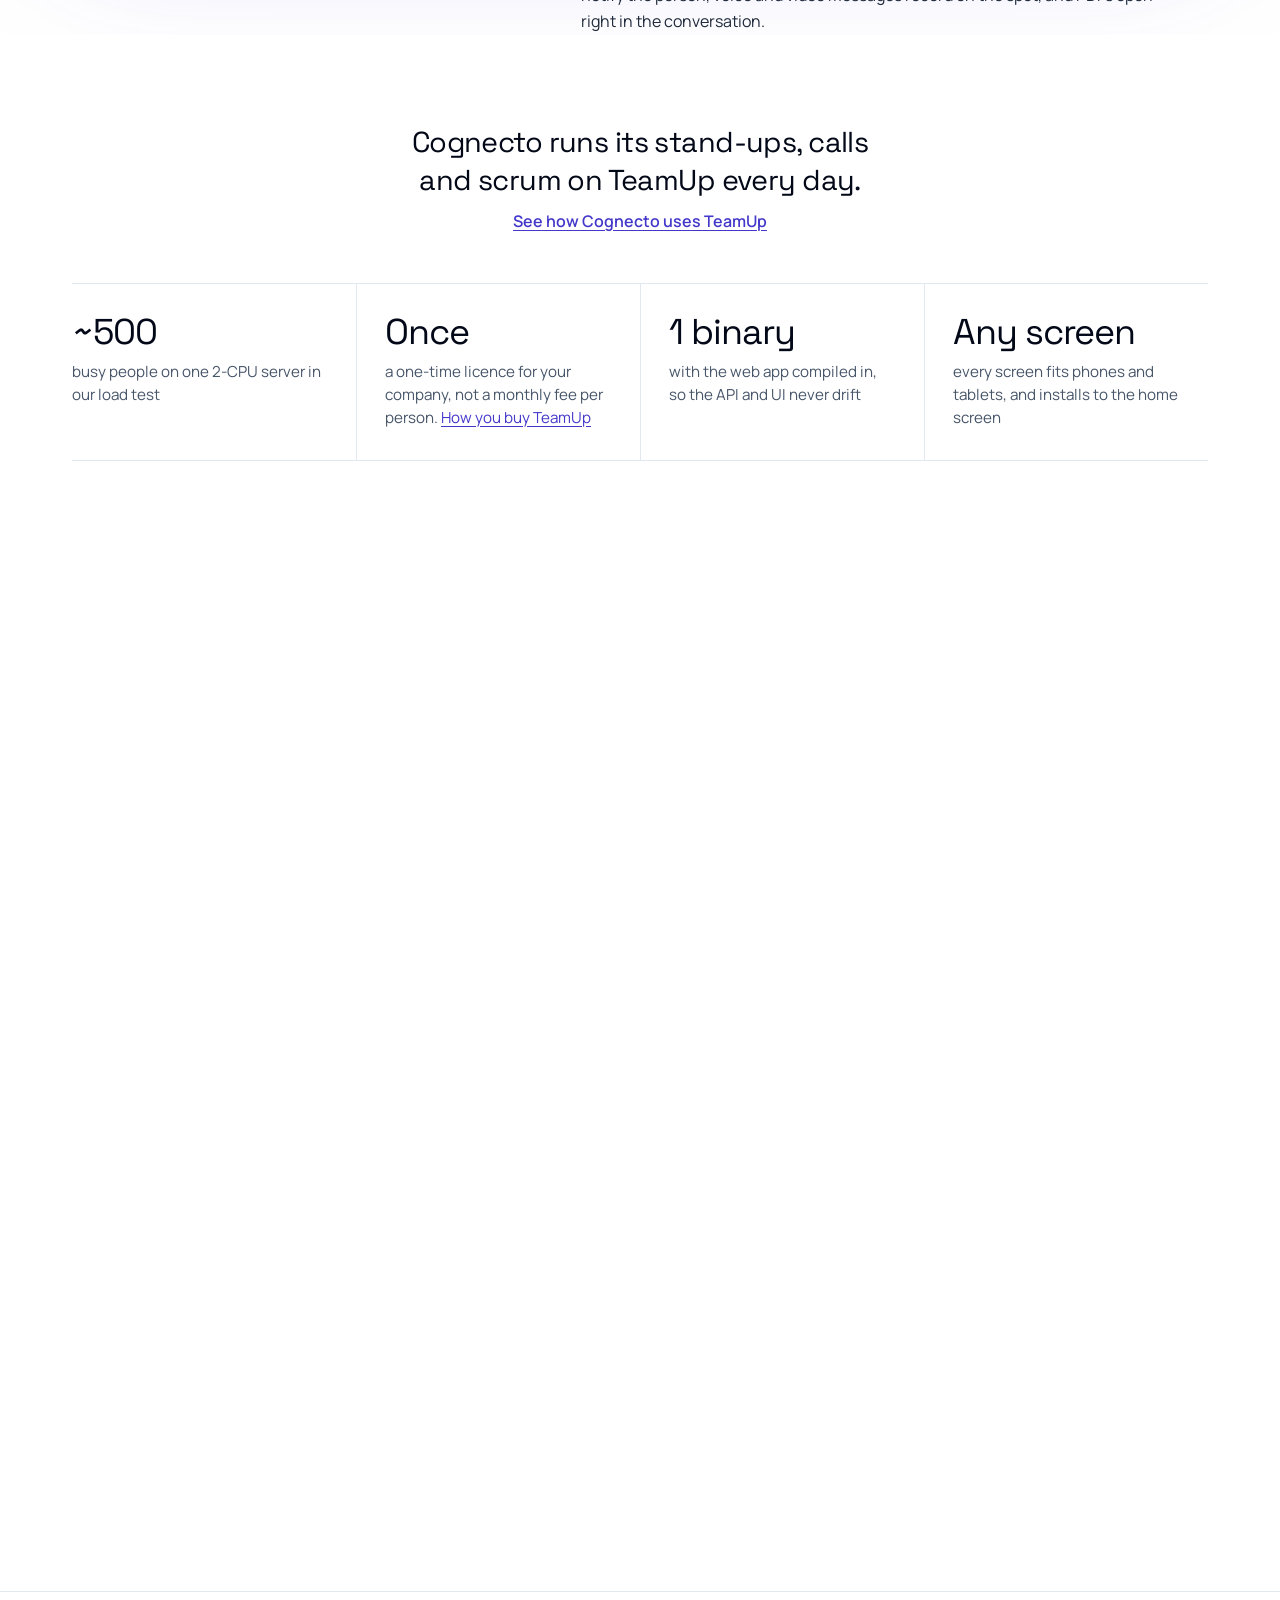
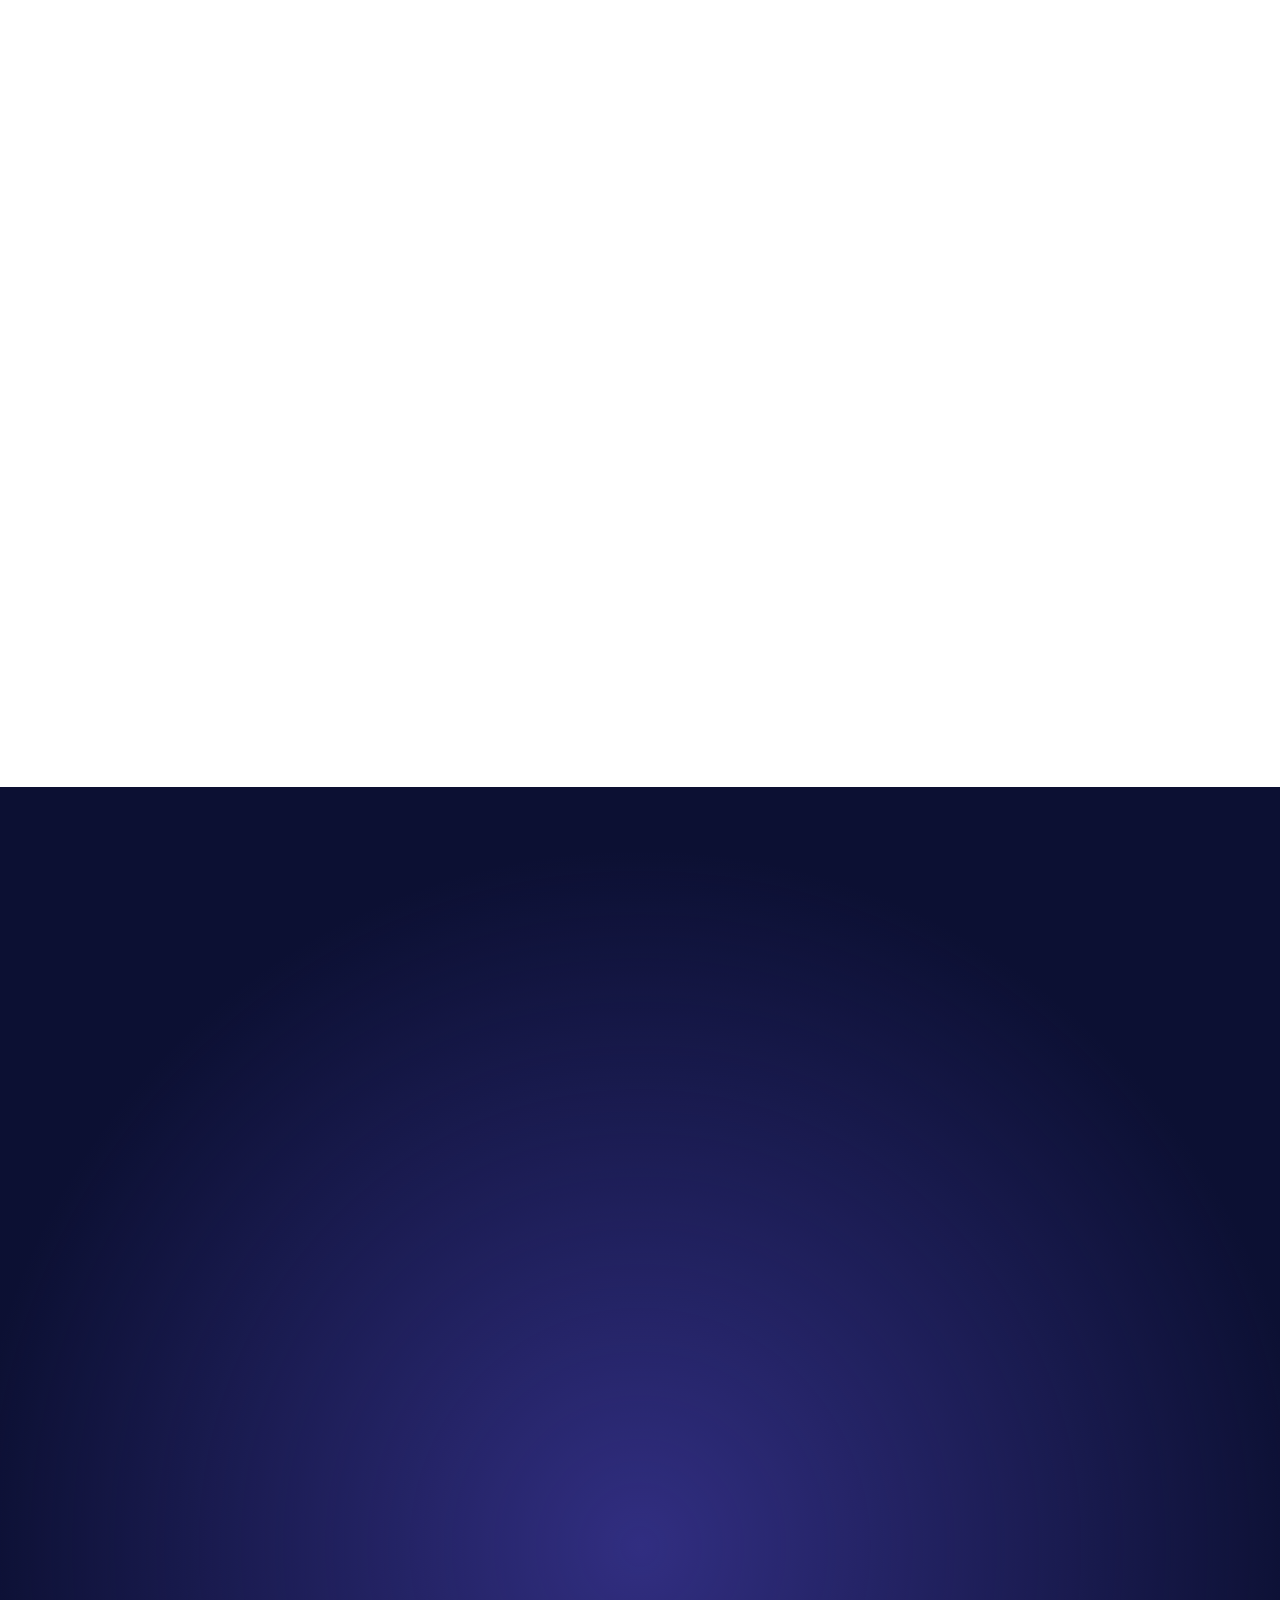
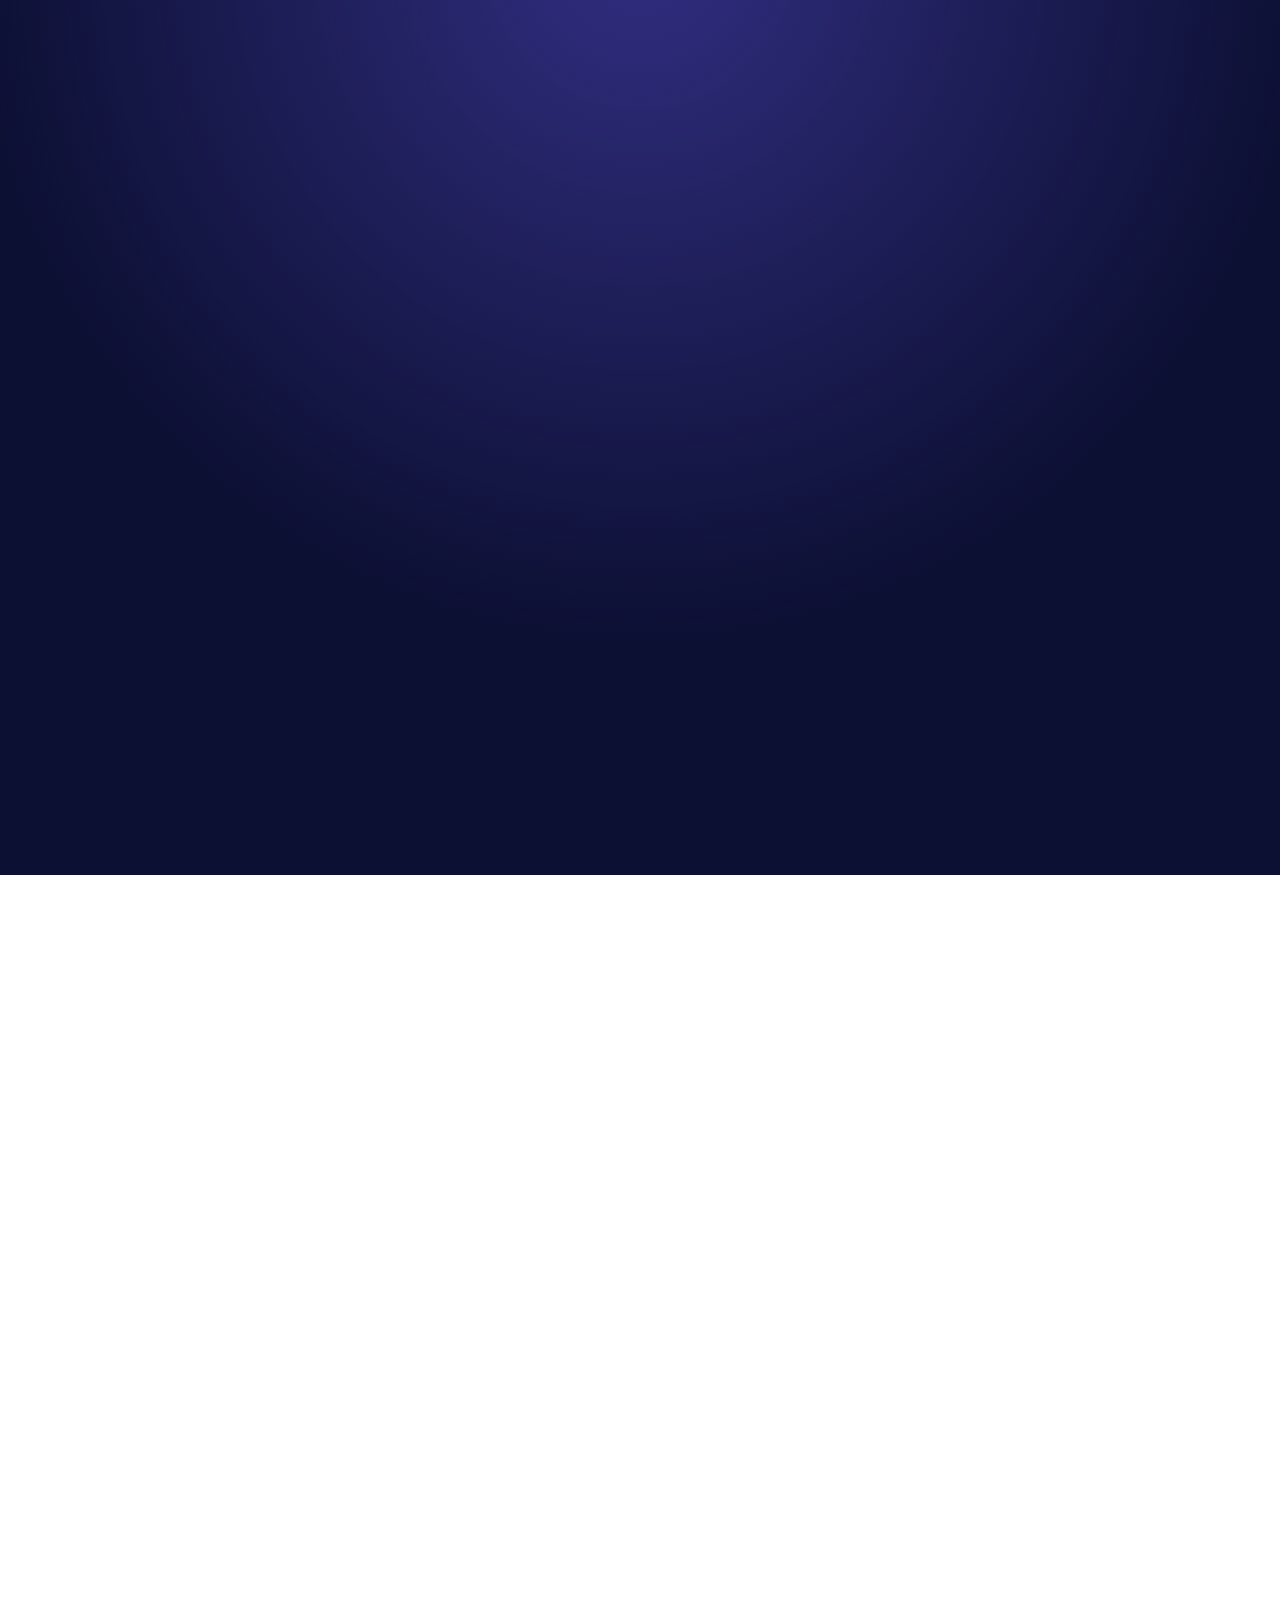
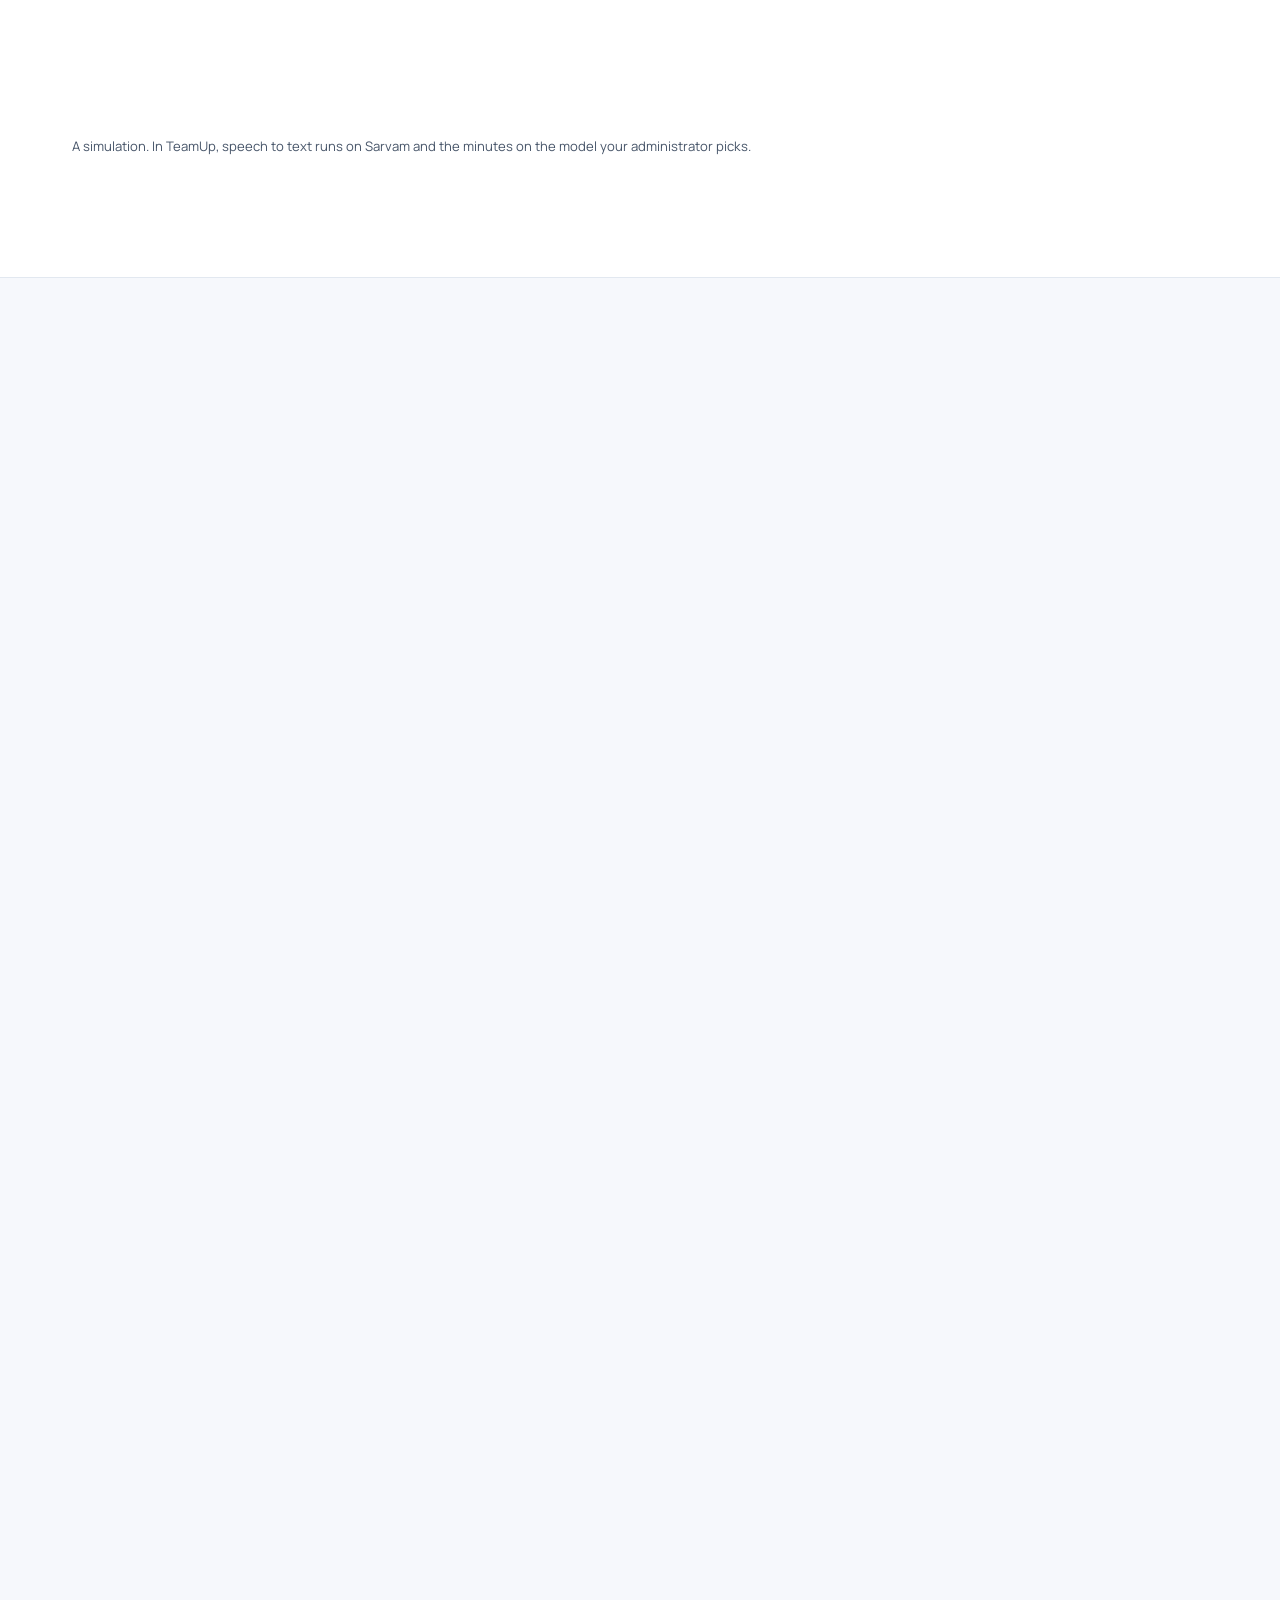
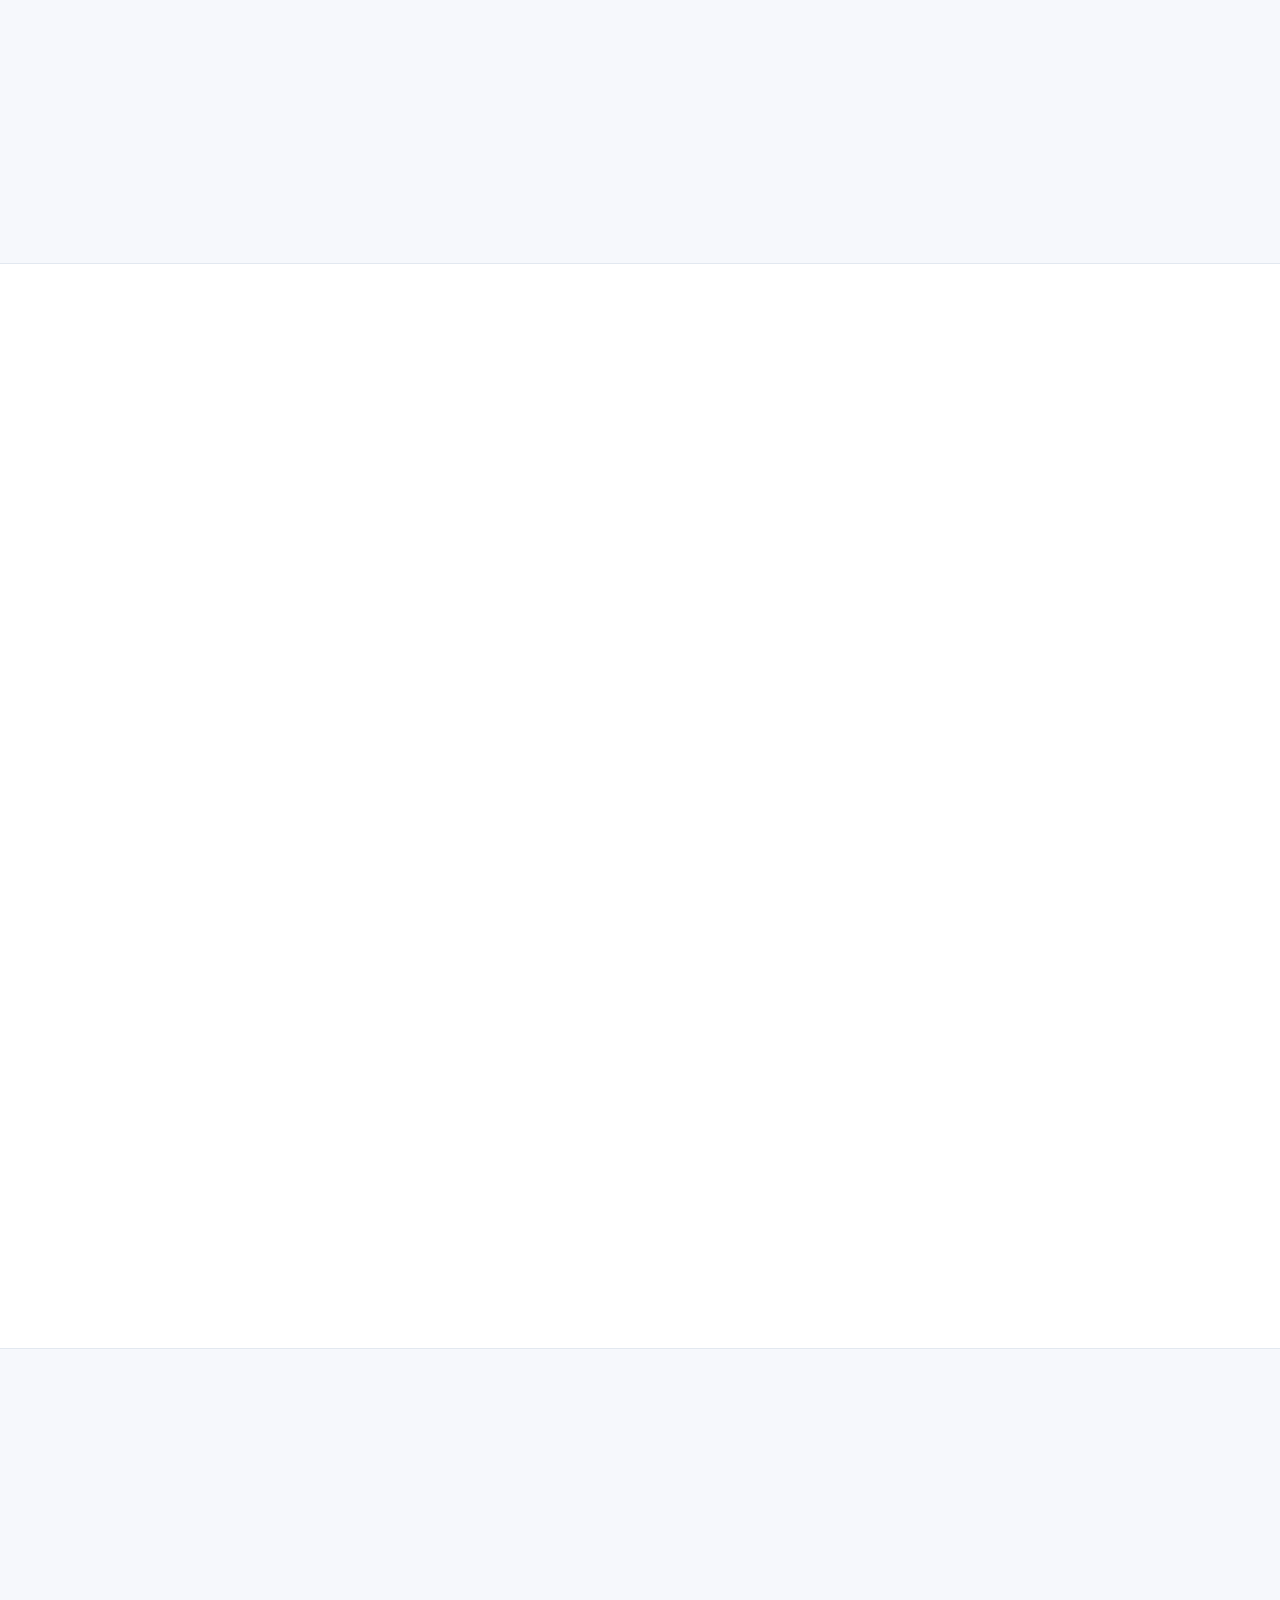
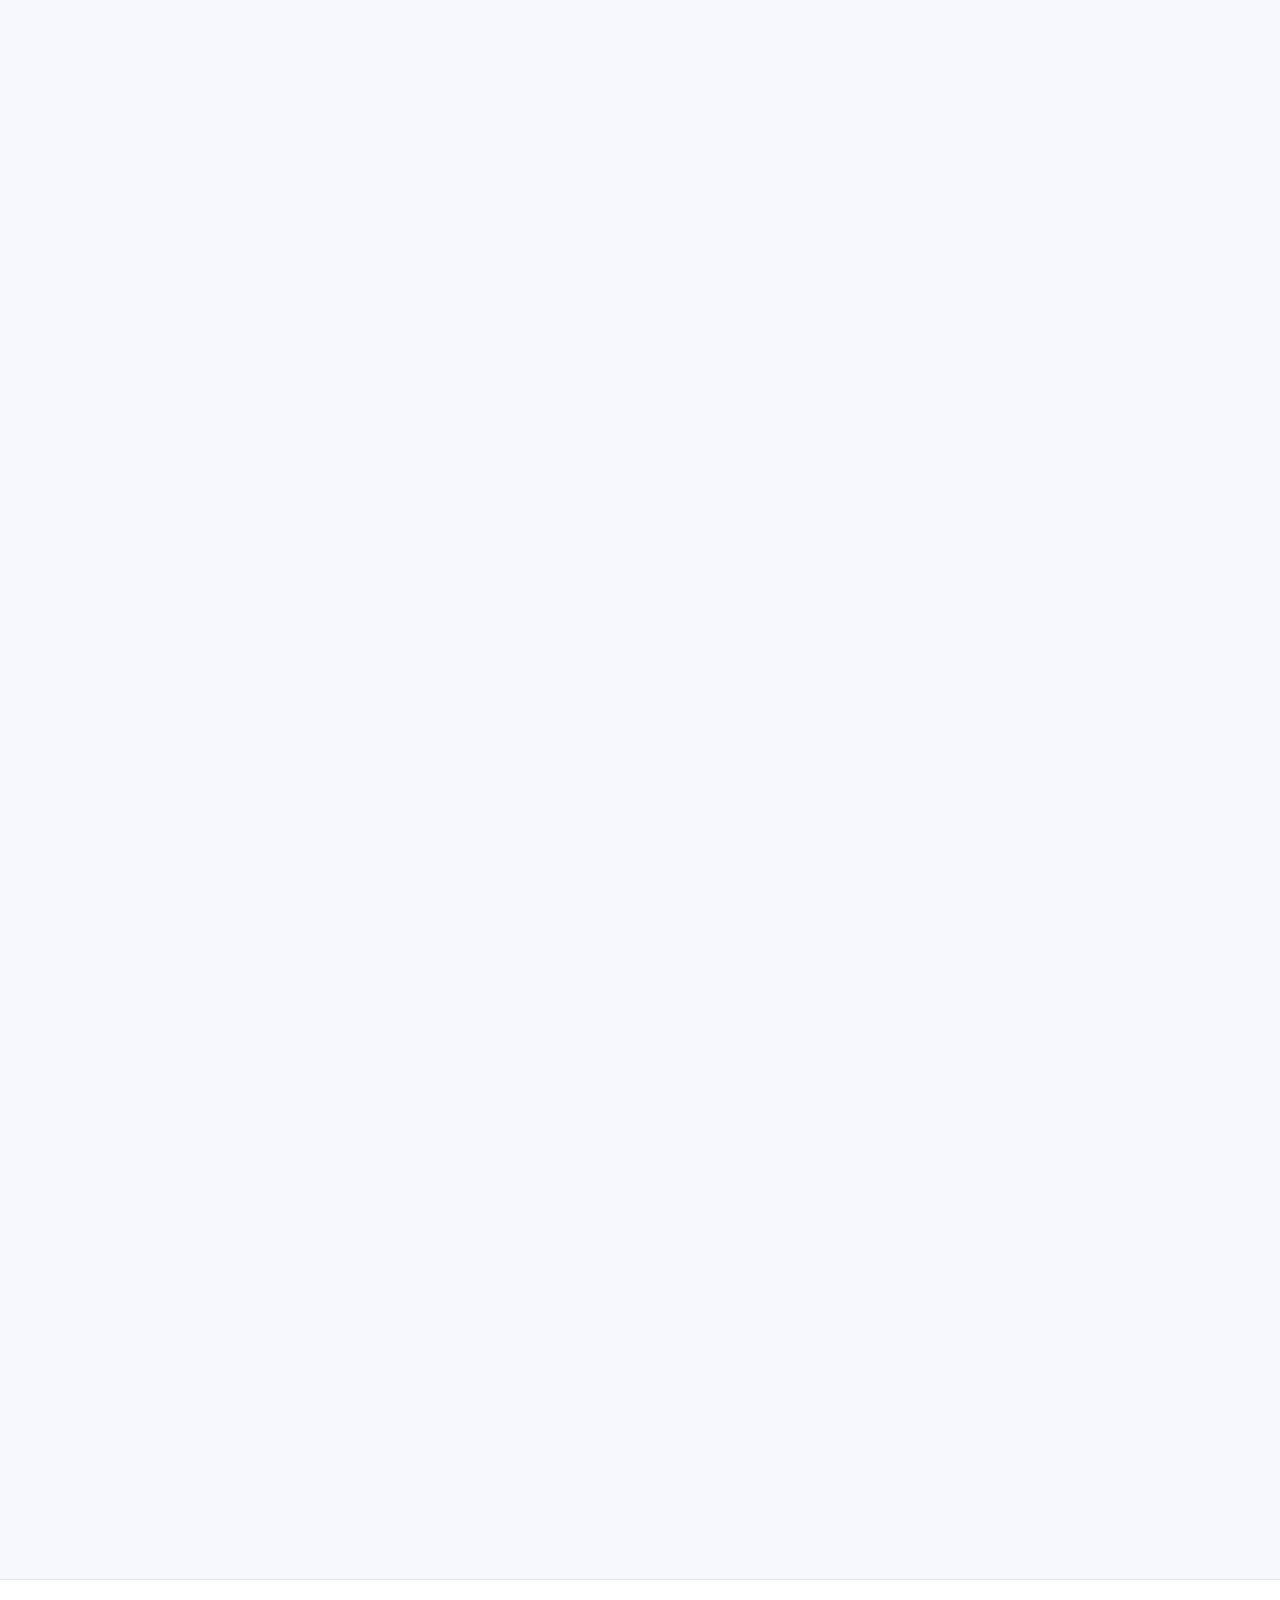
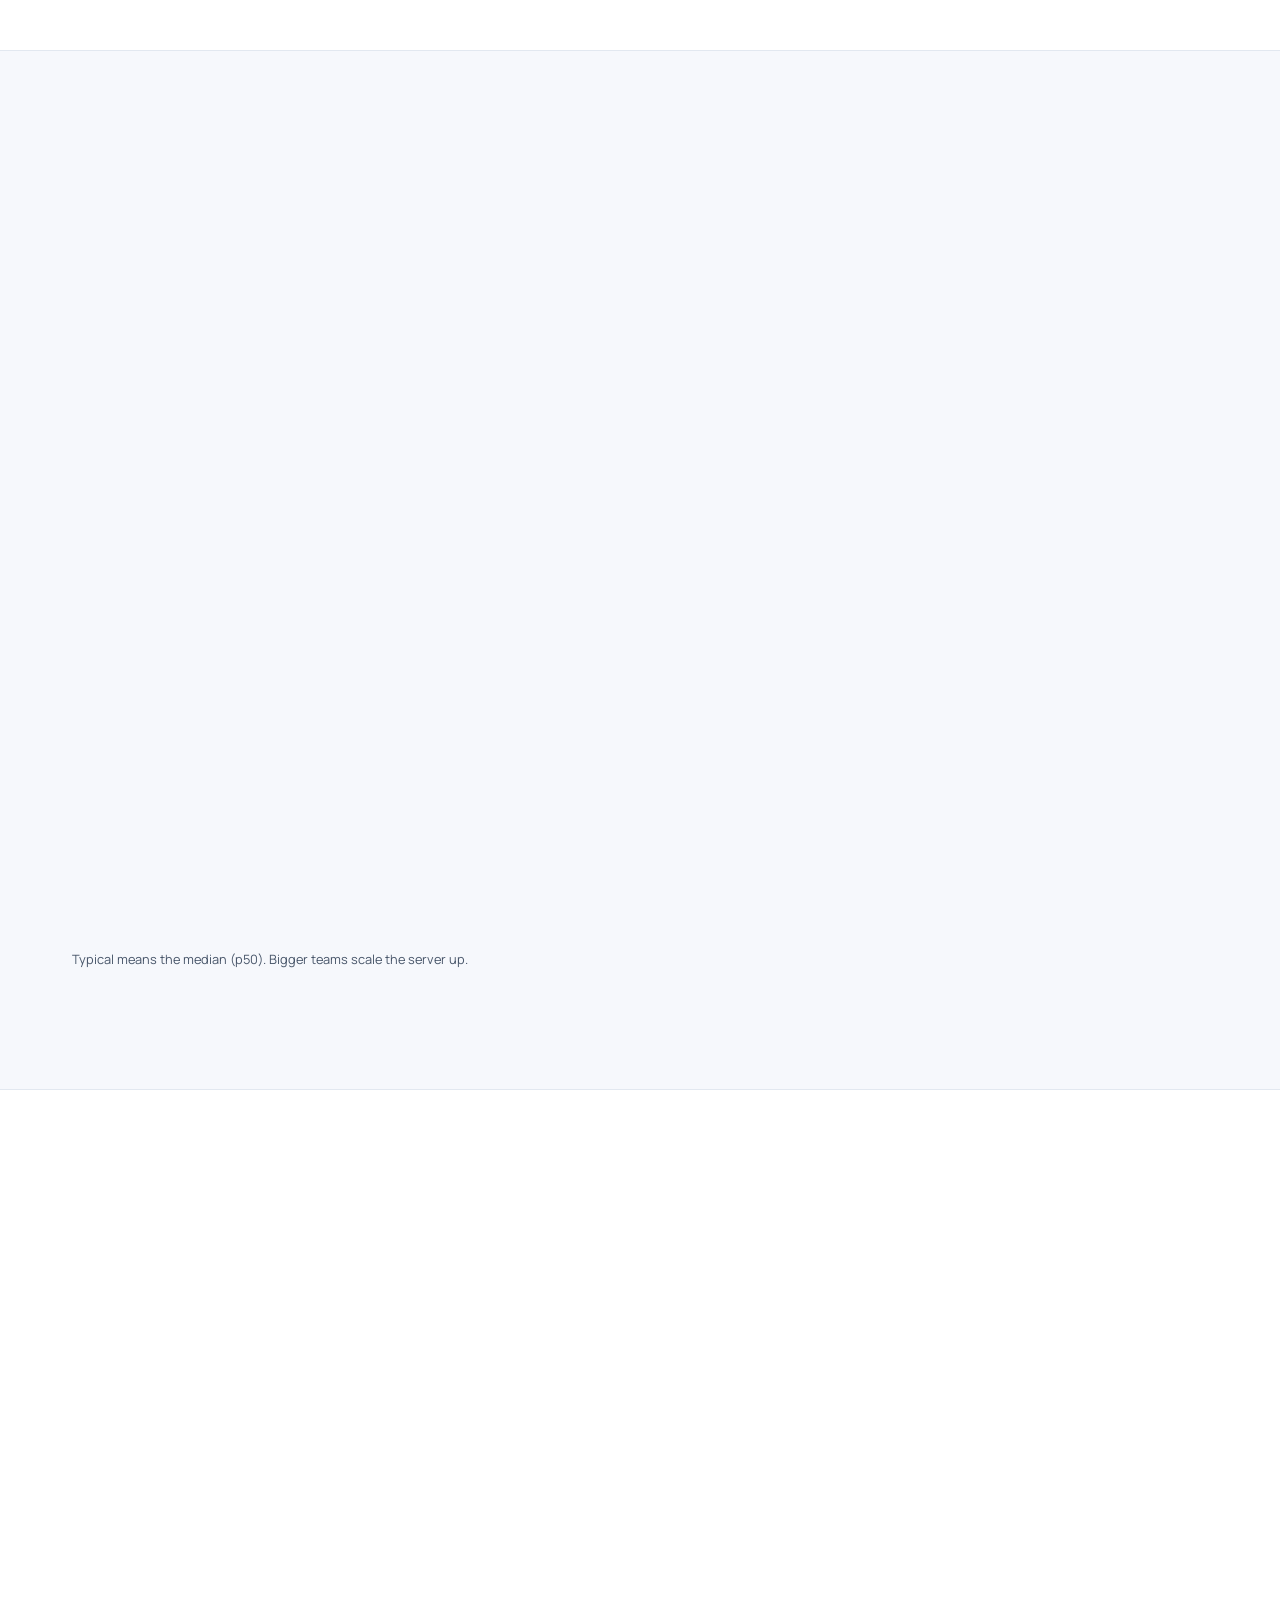
==== commit b7c7eff7: "feat: second design with a tabbed product window, numbered chapters and a bento Same fonts, theme an" ====
--- a/index.html
+++ b/index.html
@@ -89,6 +89,12 @@
 
 <a class="skip" href="#main">Skip to content</a>
 
+<aside class="topline" aria-label="Announcement">
+  <div class="container">
+    <a class="topline-link" href="#buy"><span class="topline-tag">TeamUp 1.0</span><span class="topline-text">One licence for your company, on your own server</span><svg aria-hidden="true"><use href="#i-arrow"/></svg></a>
+  </div>
+</aside>
+
 <header class="site-header" data-header>
   <div class="container header-inner">
     <a class="brand" href="./" aria-label="TeamUp home">
@@ -100,7 +106,7 @@
         <svg aria-hidden="true"><use href="#i-menu"/></svg><span class="sr-only">Menu</span>
       </button>
       <ul class="nav-list" id="nav-list" data-nav-list>
-        <li><a href="#tour">Product</a></li>
+        <li><a href="#product">Product</a></li>
         <li><a href="#calls">Calls</a></li>
         <li><a href="#scrum">Scrum</a></li>
         <li><a href="#own">Your server</a></li>
@@ -121,225 +127,202 @@
 
 <main id="main">
 
-<!-- HERO -->
+<!-- HERO: centred headline, the product window with tabs right under it -->
 <section class="hero" aria-labelledby="hero-title">
-  <div class="hero-bg" aria-hidden="true" data-hero-bg>
-    <div class="mosaic" data-mosaic>
-      <div class="mosaic-col">
-        <div class="win"><span class="win-bar"></span><video muted loop playsinline preload="none" data-lazy-video data-name="chat-sm" data-poster="chat-sm"></video></div>
-        <div class="win"><span class="win-bar"></span><video muted loop playsinline preload="none" data-lazy-video data-name="tasks-sm" data-poster="tasks-sm"></video></div>
-        <div class="win"><span class="win-bar"></span><video muted loop playsinline preload="none" data-lazy-video data-name="search-sm" data-poster="search-sm"></video></div>
-      </div>
-      <div class="mosaic-col">
-        <div class="win"><span class="win-bar"></span><video muted loop playsinline preload="none" data-lazy-video data-name="call-sm" data-poster="call-sm"></video></div>
-        <div class="win"><span class="win-bar"></span><video muted loop playsinline preload="none" data-lazy-video data-name="notes-sm" data-poster="notes-sm"></video></div>
-        <div class="win"><span class="win-bar"></span><video muted loop playsinline preload="none" data-lazy-video data-name="calendar-sm" data-poster="calendar-sm"></video></div>
-      </div>
-      <div class="mosaic-col">
-        <div class="win"><span class="win-bar"></span><video muted loop playsinline preload="none" data-lazy-video data-name="standup-sm" data-poster="standup-sm"></video></div>
-        <div class="win"><span class="win-bar"></span><video muted loop playsinline preload="none" data-lazy-video data-name="system-sm" data-poster="system-sm"></video></div>
-        <div class="win"><span class="win-bar"></span><video muted loop playsinline preload="none" data-lazy-video data-name="chat-sm" data-poster="chat-sm"></video></div>
-      </div>
-    </div>
-    <div class="hero-scrim"></div>
-  </div>
+  <div class="hero-glow" aria-hidden="true"></div>
   <div class="container hero-inner">
-    <a class="pill" href="#buy">
-      <span class="pill-tag">New</span> TeamUp 1.0: one licence, your server <svg aria-hidden="true"><use href="#i-arrow"/></svg>
-    </a>
-    <h1 id="hero-title" class="hero-title"><span class="hero-kicker">Self-hosted team chat, video calls and tasks</span> Your team's whole day,<br> <span class="grad">on your own server.</span></h1>
+    <h1 id="hero-title" class="hero-title"><span class="hero-kicker">Self-hosted team chat, video calls and tasks</span> Your team's whole day, <span class="accent">on your own server.</span></h1>
     <p class="hero-sub">Chat, video calls with meeting notes, tasks, calendar and files in one app, installed on your own server. Your company buys it once, with no monthly fee per person, and your data stays with you.</p>
-    <div class="cta-row">
+    <div class="cta-row cta-center">
       <a class="btn btn-primary btn-lg" href="https://calendar.app.google/N49RsbFjwGHiVa6d6" target="_blank" rel="noopener" data-demo>Book a demo <svg aria-hidden="true"><use href="#i-arrow"/></svg><span class="sr-only"> (opens a booking page in a new tab)</span></a>
       <a class="btn btn-ghost btn-lg" href="https://calendar.app.google/N49RsbFjwGHiVa6d6" target="_blank" rel="noopener" data-demo>Get a quote<span class="sr-only"> (opens a booking page in a new tab)</span></a>
     </div>
     <ul class="hero-facts" aria-label="At a glance">
-      <li><svg aria-hidden="true"><use href="#i-check"/></svg>One Go binary</li>
-      <li><svg aria-hidden="true"><use href="#i-check"/></svg>One-time licence</li>
-      <li><svg aria-hidden="true"><use href="#i-check"/></svg>No fee per person</li>
-      <li><svg aria-hidden="true"><use href="#i-check"/></svg>Installs on phones</li>
+      <li>One Go binary</li>
+      <li>One-time licence</li>
+      <li>No fee per person</li>
+      <li>Installs on phones</li>
     </ul>
   </div>
-  <button class="hero-motion" type="button" data-motion-toggle aria-pressed="false">
-    <svg class="when-playing" aria-hidden="true"><use href="#i-pause"/></svg>
-    <svg class="when-paused" aria-hidden="true"><use href="#i-play"/></svg>
-    <span data-motion-label>Pause background</span>
-  </button>
-</section>
-
-<!-- PROOF -->
+
+  <div class="container showcase-wrap" id="product">
+    <div class="showcase" data-showcase>
+      <div class="showcase-top">
+        <div class="showcase-tabs" role="tablist" aria-label="TeamUp screens">
+          <button type="button" role="tab" id="tab-chat" aria-controls="panel-chat" aria-selected="true" data-tab="chat"><svg aria-hidden="true"><use href="#i-chat"/></svg><span>Chat</span></button>
+          <button type="button" role="tab" id="tab-call" aria-controls="panel-call" aria-selected="false" tabindex="-1" data-tab="call"><svg aria-hidden="true"><use href="#i-video"/></svg><span>Calls</span></button>
+          <button type="button" role="tab" id="tab-notes" aria-controls="panel-notes" aria-selected="false" tabindex="-1" data-tab="notes"><svg aria-hidden="true"><use href="#i-notes"/></svg><span>Notes</span></button>
+          <button type="button" role="tab" id="tab-tasks" aria-controls="panel-tasks" aria-selected="false" tabindex="-1" data-tab="tasks"><svg aria-hidden="true"><use href="#i-tasks"/></svg><span>Tasks</span></button>
+          <button type="button" role="tab" id="tab-calendar" aria-controls="panel-calendar" aria-selected="false" tabindex="-1" data-tab="calendar"><svg aria-hidden="true"><use href="#i-calendar"/></svg><span>Calendar</span></button>
+        </div>
+      </div>
+      <div class="window">
+        <div class="window-bar"><span></span><span></span><span></span><b data-showcase-url>teamup.nimbuslabs.test/chat</b>
+          <button class="motion-btn" type="button" data-motion-toggle aria-pressed="false">
+            <svg class="when-playing" aria-hidden="true"><use href="#i-pause"/></svg>
+            <svg class="when-paused" aria-hidden="true"><use href="#i-play"/></svg>
+            <span data-motion-label>Pause videos</span>
+          </button>
+        </div>
+        <div class="window-screen">
+          <div class="shot is-active" data-shot="chat">
+            <picture>
+              <source type="image/avif" srcset="assets/img/posters/chat-sm.avif 640w, assets/img/posters/chat.avif 1152w" sizes="(min-width: 1264px) 1200px, calc(100vw - 32px)">
+              <img src="assets/img/posters/chat.webp" srcset="assets/img/posters/chat-sm.webp 640w, assets/img/posters/chat.webp 1152w" sizes="(min-width: 1264px) 1200px, calc(100vw - 32px)" width="1152" height="720" alt="" fetchpriority="high">
+            </picture>
+            <video muted loop playsinline preload="none" data-showcase-video data-name="chat" aria-hidden="true"></video>
+          </div>
+          <div class="shot" data-shot="call">
+            <picture>
+              <source type="image/avif" srcset="assets/img/posters/call-sm.avif 640w, assets/img/posters/call.avif 1152w" sizes="(min-width: 1264px) 1200px, calc(100vw - 32px)">
+              <img src="assets/img/posters/call.webp" srcset="assets/img/posters/call-sm.webp 640w, assets/img/posters/call.webp 1152w" sizes="(min-width: 1264px) 1200px, calc(100vw - 32px)" width="1152" height="720" alt="" loading="lazy">
+            </picture>
+            <video muted loop playsinline preload="none" data-showcase-video data-name="call" aria-hidden="true"></video>
+          </div>
+          <div class="shot" data-shot="notes">
+            <picture>
+              <source type="image/avif" srcset="assets/img/posters/notes-sm.avif 640w, assets/img/posters/notes.avif 1152w" sizes="(min-width: 1264px) 1200px, calc(100vw - 32px)">
+              <img src="assets/img/posters/notes.webp" srcset="assets/img/posters/notes-sm.webp 640w, assets/img/posters/notes.webp 1152w" sizes="(min-width: 1264px) 1200px, calc(100vw - 32px)" width="1152" height="720" alt="" loading="lazy">
+            </picture>
+            <video muted loop playsinline preload="none" data-showcase-video data-name="notes" aria-hidden="true"></video>
+          </div>
+          <div class="shot" data-shot="tasks">
+            <picture>
+              <source type="image/avif" srcset="assets/img/posters/tasks-sm.avif 640w, assets/img/posters/tasks.avif 1152w" sizes="(min-width: 1264px) 1200px, calc(100vw - 32px)">
+              <img src="assets/img/posters/tasks.webp" srcset="assets/img/posters/tasks-sm.webp 640w, assets/img/posters/tasks.webp 1152w" sizes="(min-width: 1264px) 1200px, calc(100vw - 32px)" width="1152" height="720" alt="" loading="lazy">
+            </picture>
+            <video muted loop playsinline preload="none" data-showcase-video data-name="tasks" aria-hidden="true"></video>
+          </div>
+          <div class="shot" data-shot="calendar">
+            <picture>
+              <source type="image/avif" srcset="assets/img/posters/calendar-sm.avif 640w, assets/img/posters/calendar.avif 1152w" sizes="(min-width: 1264px) 1200px, calc(100vw - 32px)">
+              <img src="assets/img/posters/calendar.webp" srcset="assets/img/posters/calendar-sm.webp 640w, assets/img/posters/calendar.webp 1152w" sizes="(min-width: 1264px) 1200px, calc(100vw - 32px)" width="1152" height="720" alt="" loading="lazy">
+            </picture>
+            <video muted loop playsinline preload="none" data-showcase-video data-name="calendar" aria-hidden="true"></video>
+          </div>
+        </div>
+      </div>
+      <div class="showcase-captions">
+        <div role="tabpanel" id="panel-chat" aria-labelledby="tab-chat" class="caption" data-panel="chat" data-url="teamup.nimbuslabs.test/chat" tabindex="0">
+          <h2 class="caption-title">Chat that keeps the thread</h2>
+          <p>Channels, direct messages, threads, reactions and read receipts. @mentions notify the person, voice and video messages record on the spot, and PDFs open right in the conversation.</p>
+          <p class="sr-only">The screen shows the product-launch channel at the made-up company Nimbus Labs.</p>
+        </div>
+        <div role="tabpanel" id="panel-call" aria-labelledby="tab-call" class="caption" data-panel="call" data-url="teamup.nimbuslabs.test/calls" tabindex="0" hidden>
+          <h2 class="caption-title">One tap, the channel is on a call</h2>
+          <p>Voice and video calls from any conversation, for many people at once, with screen sharing and a screen to check your camera and microphone before you join.</p>
+          <p class="sr-only">The screen shows three people joining a call.</p>
+        </div>
+        <div role="tabpanel" id="panel-notes" aria-labelledby="tab-notes" class="caption" data-panel="notes" data-url="teamup.nimbuslabs.test/meeting-notes" tabindex="0" hidden>
+          <h2 class="caption-title">Minutes write themselves</h2>
+          <p>A visible note-taker joins while an administrator has it on. After the call, everybody who was there gets the summary, the decisions and each action item with its owner.</p>
+          <p class="sr-only">The screen shows the minutes of the launch sync.</p>
+        </div>
+        <div role="tabpanel" id="panel-tasks" aria-labelledby="tab-tasks" class="caption" data-panel="tasks" data-url="teamup.nimbuslabs.test/tasks" tabindex="0" hidden>
+          <h2 class="caption-title">One board the whole team can see</h2>
+          <p>Tasks with assignees, labels, comments, watchers and due dates you can change or remove. Blocked tasks say what they are waiting for.</p>
+          <p class="sr-only">The screen shows a task moving on the board.</p>
+        </div>
+        <div role="tabpanel" id="panel-calendar" aria-labelledby="tab-calendar" class="caption" data-panel="calendar" data-url="teamup.nimbuslabs.test/calendar" tabindex="0" hidden>
+          <h2 class="caption-title">Meetings and focus time, one calendar</h2>
+          <p>Month, week and day views, open slots and availability across people, Google Calendar sync, and calls shown for the time you were really in them.</p>
+          <p class="sr-only">The screen shows the calendar moving between weeks.</p>
+        </div>
+      </div>
+    </div>
+  </div>
+</section>
+
+<!-- PROOF: one customer line, then a spec grid -->
 <section class="proof" aria-label="Facts about TeamUp">
-  <div class="container proof-grid">
-    <div class="proof-item"><strong>~500</strong><span>busy people on one 2-CPU server in our load test</span></div>
-    <div class="proof-item"><strong>Every day</strong><span>Cognecto runs its stand-ups, calls and scrum on it. <a href="customers.html">See how Cognecto uses TeamUp</a></span></div>
-    <div class="proof-item"><strong>Once</strong><span>a one-time licence for your company, not a monthly fee per person. <a href="#buy">How you buy TeamUp</a></span></div>
-    <div class="proof-item"><strong>1 binary</strong><span>with the web app compiled in, so the API and UI never drift</span></div>
-  </div>
-</section>
-
-<!-- PROBLEM / PROMISE -->
-<section class="section" id="why" aria-labelledby="why-title">
-  <div class="container">
-    <div class="section-head reveal">
+  <div class="container">
+    <p class="proof-lead"><span class="proof-dot" aria-hidden="true"></span>Cognecto runs its stand-ups, calls and scrum on TeamUp every day. <a href="customers.html">See how Cognecto uses TeamUp</a></p>
+    <dl class="spec-grid">
+      <div class="spec"><dt>~500</dt><dd>busy people on one 2-CPU server in our load test</dd></div>
+      <div class="spec"><dt>Once</dt><dd>a one-time licence for your company, not a monthly fee per person. <a href="#buy">How you buy TeamUp</a></dd></div>
+      <div class="spec"><dt>1 binary</dt><dd>with the web app compiled in, so the API and UI never drift</dd></div>
+      <div class="spec"><dt>Any screen</dt><dd>every screen fits phones and tablets, and installs to the home screen</dd></div>
+    </dl>
+  </div>
+</section>
+
+<!-- WHY: a short letter, before and after -->
+<section class="section letter" id="why" aria-labelledby="why-title">
+  <div class="container letter-grid">
+    <div class="letter-head reveal">
       <p class="eyebrow">Why TeamUp</p>
-      <h2 id="why-title">Five apps, five bills, five places your data lives.</h2>
-      <p class="lede">A message in one app, the call in another, notes in a third, tasks and the calendar somewhere else. Each one charges per person, every month, and keeps a copy of your work. TeamUp puts the whole day in one place, on a server you own, for one licence.</p>
-    </div>
-    <div class="split-why reveal">
-      <div class="scatter" aria-hidden="true">
-        <span class="scatter-app s1"><svg><use href="#i-chat"/></svg>Chat app<em>per seat</em></span>
-        <span class="scatter-app s2"><svg><use href="#i-video"/></svg>Video app<em>per seat</em></span>
-        <span class="scatter-app s3"><svg><use href="#i-notes"/></svg>Note-taker<em>per seat</em></span>
-        <span class="scatter-app s4"><svg><use href="#i-tasks"/></svg>Task tracker<em>per seat</em></span>
-        <span class="scatter-app s5"><svg><use href="#i-calendar"/></svg>Calendar<em>per seat</em></span>
-        <span class="scatter-arrow"><svg><use href="#i-arrow"/></svg></span>
-        <span class="scatter-one"><span class="brand-mark"><svg><use href="#i-logo"/></svg></span><b>TeamUp</b><em>one licence</em></span>
-      </div>
-      <ul class="promise-list">
-        <li>
-          <span class="promise-icon"><svg aria-hidden="true"><use href="#i-sparkles"/></svg></span>
-          <div><h3>One flow, not five tabs</h3><p>A message becomes a call, the call becomes minutes, the minutes become tasks with owners. Nobody copies anything between apps.</p></div>
-        </li>
-        <li>
-          <span class="promise-icon"><svg aria-hidden="true"><use href="#i-server"/></svg></span>
-          <div><h3>Your server, your data</h3><p>Messages, files, calls and tasks live on a machine you control, in Postgres and S3 storage you can back up and inspect.</p></div>
-        </li>
-        <li>
-          <span class="promise-icon"><svg aria-hidden="true"><use href="#i-users"/></svg></span>
-          <div><h3>Pay once, not per person</h3><p>One licence for your company. The 51st person you add costs nothing more each month than the 50th.</p></div>
-        </li>
+      <h2 id="why-title"><span class="nb">Five apps,</span> <span class="nb">five bills,</span> <span class="nb">five places your data lives.</span></h2>
+    </div>
+    <div class="letter-body reveal">
+      <p><b class="tag tag-before">Before TeamUp</b> A message in one app, the call in another, notes in a third, tasks and the calendar somewhere else. Each one charges per person, every month, and keeps a copy of your work.</p>
+      <ul class="replaces" aria-label="The apps TeamUp replaces">
+        <li><svg aria-hidden="true"><use href="#i-chat"/></svg>Chat app<em>per seat</em></li>
+        <li><svg aria-hidden="true"><use href="#i-video"/></svg>Video app<em>per seat</em></li>
+        <li><svg aria-hidden="true"><use href="#i-notes"/></svg>Note-taker<em>per seat</em></li>
+        <li><svg aria-hidden="true"><use href="#i-tasks"/></svg>Task tracker<em>per seat</em></li>
+        <li><svg aria-hidden="true"><use href="#i-calendar"/></svg>Calendar<em>per seat</em></li>
       </ul>
-    </div>
-  </div>
-</section>
-
-<!-- PRODUCT TOUR -->
-<section class="section section-alt" id="tour" aria-labelledby="tour-title">
-  <div class="container">
-    <div class="section-head reveal">
-      <p class="eyebrow">Product tour</p>
-      <h2 id="tour-title">A working day in TeamUp</h2>
-      <p class="lede">Real screens, recorded in the app, at the made-up company Nimbus Labs. Scroll and the screen follows.</p>
-      <button class="btn btn-soft" type="button" data-film-open><svg aria-hidden="true"><use href="#i-play"/></svg> Watch the 70-second film</button>
-    </div>
-    <div class="tour" data-tour>
-      <div class="tour-stage" aria-hidden="true">
-        <div class="device">
-          <div class="device-bar"><span></span><span></span><span></span><b data-tour-url>teamup.nimbuslabs.test/chat</b></div>
-          <div class="device-screen" data-tour-screen>
-            <video class="is-active" muted loop playsinline preload="none" data-tour-video="chat" data-name="chat" data-poster="chat"></video>
-            <video muted loop playsinline preload="none" data-tour-video="call" data-name="call" data-poster="call"></video>
-            <video muted loop playsinline preload="none" data-tour-video="notes" data-name="notes" data-poster="notes"></video>
-            <video muted loop playsinline preload="none" data-tour-video="tasks" data-name="tasks" data-poster="tasks"></video>
-            <video muted loop playsinline preload="none" data-tour-video="standup" data-name="standup" data-poster="standup"></video>
-            <video muted loop playsinline preload="none" data-tour-video="calendar" data-name="calendar" data-poster="calendar"></video>
-            <video muted loop playsinline preload="none" data-tour-video="search" data-name="search" data-poster="search"></video>
-            <video muted loop playsinline preload="none" data-tour-video="system" data-name="system" data-poster="system"></video>
-          </div>
-        </div>
-        <div class="tour-phone" data-tour-phone>
-          <video muted loop playsinline preload="none" data-name="phone" data-lazy-video data-poster="phone"></video>
-        </div>
-      </div>
-      <ol class="tour-steps">
-        <li class="tour-step is-active" data-step="chat" data-url="teamup.nimbuslabs.test/chat">
-          <span class="step-icon"><svg aria-hidden="true"><use href="#i-chat"/></svg></span>
-          <h3>Chat that keeps the thread</h3>
-          <p>Channels, direct messages, threads, reactions and read receipts. @mentions notify the person, voice and video messages record on the spot, and PDFs open right in the conversation.</p>
-          <figure class="step-media"><video muted loop playsinline preload="none" data-lazy-video data-name="chat-sm" data-poster="chat-sm"></video><figcaption class="sr-only">Sending a message in the product-launch channel</figcaption></figure>
-        </li>
-        <li class="tour-step" data-step="call" data-url="teamup.nimbuslabs.test/calls">
-          <span class="step-icon"><svg aria-hidden="true"><use href="#i-video"/></svg></span>
-          <h3>One tap, the channel is on a call</h3>
-          <p>Voice and video calls from any conversation, for many people at once, with screen sharing and a screen to check your camera and microphone before you join.</p>
-          <figure class="step-media"><video muted loop playsinline preload="none" data-lazy-video data-name="call-sm" data-poster="call-sm"></video><figcaption class="sr-only">Three people joining a call</figcaption></figure>
-        </li>
-        <li class="tour-step" data-step="notes" data-url="teamup.nimbuslabs.test/meeting-notes">
-          <span class="step-icon"><svg aria-hidden="true"><use href="#i-notes"/></svg></span>
-          <h3>Minutes write themselves</h3>
-          <p>A visible note-taker joins while an administrator has it on. After the call, everybody who was there gets the summary, the decisions and each action item with its owner.</p>
-          <figure class="step-media"><video muted loop playsinline preload="none" data-lazy-video data-name="notes-sm" data-poster="notes-sm"></video><figcaption class="sr-only">Opening the minutes of the launch sync</figcaption></figure>
-        </li>
-        <li class="tour-step" data-step="tasks" data-url="teamup.nimbuslabs.test/tasks">
-          <span class="step-icon"><svg aria-hidden="true"><use href="#i-tasks"/></svg></span>
-          <h3>One board the whole team can see</h3>
-          <p>Tasks with assignees, labels, comments, watchers and due dates you can change or remove. Blocked tasks say what they are waiting for.</p>
-          <figure class="step-media"><video muted loop playsinline preload="none" data-lazy-video data-name="tasks-sm" data-poster="tasks-sm"></video><figcaption class="sr-only">Moving a task on the board</figcaption></figure>
-        </li>
-        <li class="tour-step" data-step="standup" data-url="teamup.nimbuslabs.test/calls">
-          <span class="step-icon"><svg aria-hidden="true"><use href="#i-users"/></svg></span>
-          <h3>Stand-ups for just your team</h3>
-          <p>Standing meetings for chosen teams or people, on the days and time you pick. Attendance comes from the call itself.</p>
-          <figure class="step-media"><video muted loop playsinline preload="none" data-lazy-video data-name="standup-sm" data-poster="standup-sm"></video><figcaption class="sr-only">Creating a backend stand-up for one team</figcaption></figure>
-        </li>
-        <li class="tour-step" data-step="calendar" data-url="teamup.nimbuslabs.test/calendar">
-          <span class="step-icon"><svg aria-hidden="true"><use href="#i-calendar"/></svg></span>
-          <h3>Meetings and focus time, one calendar</h3>
-          <p>Month, week and day views, open slots and availability across people, Google Calendar sync, and calls shown for the time you were really in them.</p>
-          <figure class="step-media"><video muted loop playsinline preload="none" data-lazy-video data-name="calendar-sm" data-poster="calendar-sm"></video><figcaption class="sr-only">Moving between weeks on the calendar</figcaption></figure>
-        </li>
-        <li class="tour-step" data-step="search" data-url="teamup.nimbuslabs.test/chat?q=pricing" data-phone>
-          <span class="step-icon"><svg aria-hidden="true"><use href="#i-search"/></svg></span>
-          <h3>Find anything, on any screen</h3>
-          <p>Full-text and fuzzy search that only shows what you are allowed to see. On a phone, TeamUp installs to the home screen and every screen fits.</p>
-          <figure class="step-media"><video muted loop playsinline preload="none" data-lazy-video data-name="search-sm" data-poster="search-sm"></video><figcaption class="sr-only">Searching for the word pricing</figcaption></figure>
-        </li>
-        <li class="tour-step" data-step="system" data-url="teamup.nimbuslabs.test/organization/system">
-          <span class="step-icon"><svg aria-hidden="true"><use href="#i-gauge"/></svg></span>
-          <h3>See how hard your server works</h3>
-          <p>Processors, memory, disk, people in calls and the last backup, on one page for administrators, with a public status page for everybody else.</p>
-          <figure class="step-media"><video muted loop playsinline preload="none" data-lazy-video data-name="system-sm" data-poster="system-sm"></video><figcaption class="sr-only">The system page with server health</figcaption></figure>
-        </li>
-      </ol>
-    </div>
-  </div>
-</section>
-
-<!-- TRY CHAT -->
-<section class="section" id="try" aria-labelledby="try-title">
-  <div class="container">
-    <div class="section-head reveal">
-      <p class="eyebrow">Try it here</p>
+      <p><b class="tag tag-after">With TeamUp</b> The whole day in one place, on a server you own, for one licence. A message becomes a call, the call becomes minutes, the minutes become tasks with owners. Nobody copies anything between apps.</p>
+      <div class="letter-points">
+        <p><svg aria-hidden="true"><use href="#i-server"/></svg><span><b>Your server, your data.</b> Messages, files, calls and tasks live on a machine you control, in Postgres and S3 storage you can back up and inspect.</span></p>
+        <p><svg aria-hidden="true"><use href="#i-users"/></svg><span><b>Pay once, not per person.</b> One licence for your company. The 51st person you add costs nothing more each month than the 50th.</span></p>
+      </div>
+    </div>
+  </div>
+</section>
+
+<!-- CHAPTER 01: CHAT -->
+<section class="section chapter" id="try" aria-labelledby="try-title">
+  <div class="container chapter-split">
+    <div class="chapter-copy reveal">
+      <p class="chapter-num"><span>01</span> Chat</p>
       <h2 id="try-title">Mention a teammate. Send it.</h2>
       <p class="lede">This little chat runs in your browser. Type <kbd>@</kbd> to bring up people, pick one, and press Enter.</p>
-    </div>
-    <div class="app-frame chat-demo reveal" data-chat-demo>
-      <aside class="chat-side" aria-label="Conversations">
-        <p class="side-label">Channels</p>
-        <div class="side-item is-active" aria-current="page"><span>#</span>product-launch</div>
-        <div class="side-item"><span>#</span>general<i aria-label="1 unread">1</i></div>
-        <p class="side-label">Direct messages</p>
-        <div class="side-item"><span class="av av-xs av-ng" aria-hidden="true">NG</span>Neha Gupta<i aria-label="1 unread">1</i></div>
-      </aside>
-      <div class="chat-main">
-        <div class="chat-head">
-          <div><b># product-launch</b><span>8 members</span></div>
-          <button type="button" class="icon-btn icon-btn-sm" data-chat-call aria-label="Start a call in product-launch"><svg aria-hidden="true"><use href="#i-phone-call"/></svg></button>
-        </div>
-        <div class="chat-log" data-chat-log role="log" aria-live="polite" aria-label="Messages in product-launch" tabindex="0">
-          <div class="msg"><span class="av av-am">AM</span><div><p class="msg-meta"><b>Arjun Mehta</b> 09:12</p><p class="bubble">Engineering is on track. Payments API is in review and the load test passed.</p></div></div>
-          <div class="msg"><span class="av av-vs">VS</span><div><p class="msg-meta"><b>Vikram Singh</b> 09:14</p><p class="bubble">Sales deck is ready. <span class="mention">@Ananya Rao</span> can you add the pricing slide?</p></div></div>
-          <div class="msg"><span class="av av-ar">AR</span><div><p class="msg-meta"><b>Ananya Rao</b> 09:15</p><p class="bubble">On it. I will share it here by 4 pm.</p><span class="reactions"><button type="button" class="reaction" data-react aria-pressed="false">👍 <b>2</b></button></span></div></div>
-        </div>
-        <form class="composer" data-chat-form autocomplete="off">
-          <div class="composer-field">
-            <label for="chat-input" class="sr-only">Message #product-launch</label>
-            <input id="chat-input" type="text" placeholder="Message, try typing @" maxlength="240" role="combobox" aria-autocomplete="list" aria-expanded="false" aria-controls="mention-list" data-chat-input>
-            <ul class="mention-list" id="mention-list" role="listbox" aria-label="People" hidden data-mention-list></ul>
-          </div>
-          <button class="btn btn-primary btn-icon" type="submit" aria-label="Send"><svg aria-hidden="true"><use href="#i-send"/></svg></button>
-        </form>
-      </div>
-    </div>
-    <p class="demo-note">A simulation in this page. Nothing you type leaves your browser.</p>
-  </div>
-</section>
-
-<!-- CALLS -->
-<section class="section section-alt" id="calls" aria-labelledby="calls-title">
-  <div class="container">
-    <div class="section-head reveal">
-      <p class="eyebrow">Calls deep-dive</p>
+      <ul class="ticks">
+        <li>Channels, private and announcement channels, and direct messages</li>
+        <li>Threads, reactions, read receipts and @mentions that notify</li>
+        <li>Voice and video messages, several files at once, PDFs read in place</li>
+      </ul>
+    </div>
+    <div class="chapter-demo reveal">
+      <div class="app-frame chat-demo" data-chat-demo>
+        <div class="chat-side">
+          <p class="side-label">Channels</p>
+          <div class="side-item is-active" aria-current="page"><span>#</span>product-launch</div>
+          <div class="side-item"><span>#</span>general<i aria-label="1 unread">1</i></div>
+          <p class="side-label">Direct messages</p>
+          <div class="side-item"><span class="av av-xs av-ng" aria-hidden="true">NG</span>Neha Gupta<i aria-label="1 unread">1</i></div>
+        </div>
+        <div class="chat-main">
+          <div class="chat-head">
+            <div><b># product-launch</b><span>8 members</span></div>
+            <button type="button" class="icon-btn icon-btn-sm" data-chat-call aria-label="Start a call in product-launch"><svg aria-hidden="true"><use href="#i-phone-call"/></svg></button>
+          </div>
+          <div class="chat-log" data-chat-log role="log" aria-live="polite" aria-label="Messages in product-launch" tabindex="0">
+            <div class="msg"><span class="av av-am">AM</span><div><p class="msg-meta"><b>Arjun Mehta</b> 09:12</p><p class="bubble">Engineering is on track. Payments API is in review and the load test passed.</p></div></div>
+            <div class="msg"><span class="av av-vs">VS</span><div><p class="msg-meta"><b>Vikram Singh</b> 09:14</p><p class="bubble">Sales deck is ready. <span class="mention">@Ananya Rao</span> can you add the pricing slide?</p></div></div>
+            <div class="msg"><span class="av av-ar">AR</span><div><p class="msg-meta"><b>Ananya Rao</b> 09:15</p><p class="bubble">On it. I will share it here by 4 pm.</p><span class="reactions"><button type="button" class="reaction" data-react aria-pressed="false">👍 <b>2</b></button></span></div></div>
+          </div>
+          <form class="composer" data-chat-form autocomplete="off">
+            <div class="composer-field">
+              <label for="chat-input" class="sr-only">Message #product-launch</label>
+              <input id="chat-input" type="text" placeholder="Message, try typing @" maxlength="240" role="combobox" aria-autocomplete="list" aria-expanded="false" aria-controls="mention-list" data-chat-input>
+              <ul class="mention-list" id="mention-list" role="listbox" aria-label="People" hidden data-mention-list></ul>
+            </div>
+            <button class="btn btn-primary btn-icon" type="submit" aria-label="Send"><svg aria-hidden="true"><use href="#i-send"/></svg></button>
+          </form>
+        </div>
+      </div>
+      <p class="demo-note">A simulation in this page. Nothing you type leaves your browser.</p>
+    </div>
+  </div>
+</section>
+
+<!-- CHAPTER 02: CALLS, on a dark stage -->
+<section class="section chapter stage" id="calls" aria-labelledby="calls-title">
+  <div class="container">
+    <div class="chapter-head reveal">
+      <p class="chapter-num"><span>02</span> Calls</p>
       <h2 id="calls-title">Calls that keep talking, even on bad Wi-Fi.</h2>
       <p class="lede">Multi-party video on LiveKit, built for real offices and real networks. Press the buttons under the call to see what TeamUp does.</p>
     </div>
@@ -385,7 +368,7 @@
       </div>
       <p class="call-status" data-call-status role="status" aria-live="polite">Everyone is on camera. Press a button below the call.</p>
     </div>
-    <ul class="feature-grid reveal">
+    <ul class="spec-list reveal">
       <li><svg aria-hidden="true"><use href="#i-wifi-low"/></svg><h3>Voice first on weak Wi-Fi</h3><p>The camera pauses, others see “Camera paused: weak connection”, and voices stay clear. Video comes back by itself.</p></li>
       <li><svg aria-hidden="true"><use href="#i-refresh"/></svg><h3>Survives a refresh</h3><p>Reload the page in a call and you are still in it.</p></li>
       <li><svg aria-hidden="true"><use href="#i-phone"/></svg><h3>Laptop and phone at once</h3><p>Add a second angle from your phone. Everybody still counts you once.</p></li>
@@ -398,12 +381,14 @@
   </div>
 </section>
 
-<!-- MEETING NOTES -->
-<section class="section" id="notes" aria-labelledby="notes-title">
-  <div class="container">
-    <div class="section-head reveal">
-      <p class="eyebrow">Meeting notes</p>
-      <h2 id="notes-title">End the call. The minutes are already written.</h2>
+<!-- CHAPTER 03: MEETING NOTES -->
+<section class="section chapter" id="notes" aria-labelledby="notes-title">
+  <div class="container">
+    <div class="chapter-head chapter-head-split reveal">
+      <div>
+        <p class="chapter-num"><span>03</span> Meeting notes</p>
+        <h2 id="notes-title"><span class="nb">End the call.</span> <span class="nb">The minutes are already written.</span></h2>
+      </div>
       <p class="lede">A note-taker everyone can see listens in, then writes the summary, decisions and action items with owners. Use Claude, OpenAI, NVIDIA or your own model.</p>
     </div>
     <div class="notes-demo reveal" data-notes-demo>
@@ -455,11 +440,11 @@
   </div>
 </section>
 
-<!-- SCRUM -->
-<section class="section section-alt" id="scrum" aria-labelledby="scrum-title">
-  <div class="container">
-    <div class="section-head reveal">
-      <p class="eyebrow">Scrum and stand-ups</p>
+<!-- CHAPTER 04: SCRUM AND STAND-UPS -->
+<section class="section chapter chapter-tint" id="scrum" aria-labelledby="scrum-title">
+  <div class="container">
+    <div class="chapter-head reveal">
+      <p class="chapter-num"><span>04</span> Scrum and stand-ups</p>
       <h2 id="scrum-title">The scrum, as the team sheet you already keep.</h2>
       <p class="lede">One row per person, their lead, then Task 1, Task 2 and on, what they finished, and what each blocked task is blocked on. Drag people into your own order. Mark a task blocked and say why.</p>
     </div>
@@ -476,18 +461,6 @@
         </table>
       </div>
       <p class="sr-only" aria-live="assertive" data-scrum-live></p>
-    </div>
-    <div class="menu-pop" data-task-menu hidden role="dialog" aria-label="Task actions">
-      <p class="menu-title" data-task-menu-title></p>
-      <div class="menu-actions" data-task-menu-actions>
-        <button type="button" class="btn btn-soft btn-sm" data-task-act="done"><svg aria-hidden="true"><use href="#i-check"/></svg> Mark done</button>
-        <button type="button" class="btn btn-soft btn-sm danger" data-task-act="block"><svg aria-hidden="true"><use href="#i-blocked"/></svg> Mark blocked</button>
-      </div>
-      <form class="block-form" data-block-form hidden>
-        <label for="block-reason">What is it blocked on?</label>
-        <input id="block-reason" type="text" maxlength="60" placeholder="e.g. waiting for the API keys" required>
-        <div class="block-form-row"><button type="button" class="btn btn-ghost btn-sm" data-task-cancel>Cancel</button><button type="submit" class="btn btn-primary btn-sm">Save</button></div>
-      </form>
     </div>
 
     <div class="standup-grid">
@@ -527,63 +500,64 @@
   </div>
 </section>
 
-<!-- OWNERSHIP -->
-<section class="section" id="own" aria-labelledby="own-title">
-  <div class="container">
-    <div class="section-head reveal">
-      <p class="eyebrow">Security and ownership</p>
-      <h2 id="own-title">Your server. Your data. You can see where it goes.</h2>
+<!-- CHAPTER 05: YOUR SERVER -->
+<section class="section chapter" id="own" aria-labelledby="own-title">
+  <div class="container">
+    <div class="chapter-head chapter-head-split reveal">
+      <div>
+        <p class="chapter-num"><span>05</span> Security and ownership</p>
+        <h2 id="own-title"><span class="nb">Your server.</span> <span class="nb">Your data.</span> <span class="nb">You can see where it goes.</span></h2>
+      </div>
       <p class="lede">TeamUp is one binary next to Postgres, Redis, S3 storage and LiveKit, all on a machine you run. Press a button to follow the data.</p>
     </div>
-    <div class="flow-demo reveal" data-flow-demo>
-      <div class="flow-buttons" role="group" aria-label="Follow the data">
-        <button type="button" class="btn btn-soft btn-sm" data-flow="message" aria-pressed="true"><svg aria-hidden="true"><use href="#i-chat"/></svg> Send a message</button>
-        <button type="button" class="btn btn-soft btn-sm" data-flow="file" aria-pressed="false"><svg aria-hidden="true"><use href="#i-notes"/></svg> Share a file</button>
-        <button type="button" class="btn btn-soft btn-sm" data-flow="call" aria-pressed="false"><svg aria-hidden="true"><use href="#i-video"/></svg> Start a call</button>
-        <button type="button" class="btn btn-soft btn-sm" data-flow="minutes" aria-pressed="false"><svg aria-hidden="true"><use href="#i-sparkles"/></svg> Write minutes</button>
-      </div>
-      <div class="flow-canvas">
-        <div class="flow-scroll" tabindex="0" role="region" aria-label="Data flow diagram, scrolls sideways">
-        <svg class="flow-svg" viewBox="0 0 900 440" role="img" aria-labelledby="flow-svg-title flow-svg-desc" data-flow-svg>
-          <title id="flow-svg-title">How data moves through a TeamUp server</title>
-          <desc id="flow-svg-desc">Browsers and phones talk to the TeamUp binary on your server. It stores data in Postgres, Redis and S3 storage on the same server. Calls go to LiveKit on the same server. Only the optional meeting note-taker sends audio and text to outside services you choose.</desc>
-          <defs>
-            <linearGradient id="fg" x1="0" x2="1"><stop offset="0" stop-color="#6366f1"/><stop offset="1" stop-color="#4338ca"/></linearGradient>
-          </defs>
-          <rect class="fz-zone" x="230" y="20" width="460" height="400" rx="22"/>
-          <text class="fz-label" x="252" y="52">YOUR SERVER</text>
-          <g class="fz-lock" transform="translate(648 32)"><rect x="0" y="9" width="18" height="13" rx="3"/><path d="M4 9V6a5 5 0 0 1 10 0v3"/></g>
-
-          <g class="fn fn-people" data-node="team"><rect x="20" y="110" width="160" height="70" rx="14"/><text x="100" y="140">Your team</text><text class="sub" x="100" y="162">browsers and phones</text></g>
-          <g class="fn fn-people" data-node="mates"><rect x="20" y="270" width="160" height="70" rx="14"/><text x="100" y="300">Teammates</text><text class="sub" x="100" y="322">get it live</text></g>
-
-          <g class="fn fn-core" data-node="core"><rect x="300" y="160" width="170" height="90" rx="16"/><text x="385" y="198">teamup</text><text class="sub" x="385" y="222">one Go binary</text></g>
-          <g class="fn" data-node="pg"><rect x="530" y="80" width="130" height="54" rx="12"/><text x="595" y="112">Postgres</text></g>
-          <g class="fn" data-node="redis"><rect x="530" y="150" width="130" height="54" rx="12"/><text x="595" y="182">Redis</text></g>
-          <g class="fn" data-node="s3"><rect x="530" y="220" width="130" height="54" rx="12"/><text x="595" y="252">S3 storage</text></g>
-          <g class="fn" data-node="lk"><rect x="300" y="330" width="170" height="60" rx="14"/><text x="385" y="366">LiveKit</text></g>
-
-          <g class="fn fn-out" data-node="ext"><rect x="730" y="300" width="155" height="90" rx="14"/><text x="807" y="330">Note-taker</text><text class="sub" x="807" y="352">speech to text,</text><text class="sub" x="807" y="370">minutes model</text></g>
-
-          <path id="p-in" class="fp" d="M180 145 C 240 145, 250 190, 300 195"/>
-          <path id="p-db" class="fp" d="M470 190 C 500 190, 500 107, 530 107"/>
-          <path id="p-redis" class="fp" d="M470 200 C 500 200, 500 177, 530 177"/>
-          <path id="p-out" class="fp" d="M300 220 C 240 230, 240 300, 180 305"/>
-          <path id="p-s3" class="fp" d="M180 155 C 360 120, 420 280, 530 247"/>
-          <path id="p-s3b" class="fp" d="M530 255 C 420 300, 330 300, 180 310"/>
-          <path id="p-sign" class="fp" d="M300 205 C 250 205, 230 165, 180 160"/>
-          <path id="p-lk" class="fp" d="M180 170 C 250 200, 260 340, 300 355"/>
-          <path id="p-lk2" class="fp" d="M300 365 C 250 365, 230 330, 180 320"/>
-          <path id="p-ext" class="fp fp-ext" d="M470 360 C 600 360, 640 345, 730 345"/>
-          <g data-flow-dots></g>
-        </svg>
-        </div>
-        <p class="flow-hint" aria-hidden="true">Swipe sideways to see the whole server.</p>
-        <p class="flow-caption" data-flow-caption role="status" aria-live="polite">A message goes from your browser to TeamUp, is saved in Postgres, and Redis hands it to every teammate's open connection. It never leaves your server.</p>
-      </div>
-    </div>
-
-    <div class="own-grid">
+    <div class="own-split">
+      <div class="flow-demo reveal" data-flow-demo>
+        <div class="flow-buttons" role="group" aria-label="Follow the data">
+          <button type="button" class="btn btn-soft btn-sm" data-flow="message" aria-pressed="true"><svg aria-hidden="true"><use href="#i-chat"/></svg> Send a message</button>
+          <button type="button" class="btn btn-soft btn-sm" data-flow="file" aria-pressed="false"><svg aria-hidden="true"><use href="#i-notes"/></svg> Share a file</button>
+          <button type="button" class="btn btn-soft btn-sm" data-flow="call" aria-pressed="false"><svg aria-hidden="true"><use href="#i-video"/></svg> Start a call</button>
+          <button type="button" class="btn btn-soft btn-sm" data-flow="minutes" aria-pressed="false"><svg aria-hidden="true"><use href="#i-sparkles"/></svg> Write minutes</button>
+        </div>
+        <div class="flow-canvas">
+          <div class="flow-scroll" tabindex="0" role="region" aria-label="Data flow diagram, scrolls sideways">
+          <svg class="flow-svg" viewBox="0 0 900 440" role="img" aria-labelledby="flow-svg-title flow-svg-desc" data-flow-svg>
+            <title id="flow-svg-title">How data moves through a TeamUp server</title>
+            <desc id="flow-svg-desc">Browsers and phones talk to the TeamUp binary on your server. It stores data in Postgres, Redis and S3 storage on the same server. Calls go to LiveKit on the same server. Only the optional meeting note-taker sends audio and text to outside services you choose.</desc>
+            <defs>
+              <linearGradient id="fg" x1="0" x2="1"><stop offset="0" stop-color="#6366f1"/><stop offset="1" stop-color="#4338ca"/></linearGradient>
+            </defs>
+            <rect class="fz-zone" x="230" y="20" width="460" height="400" rx="22"/>
+            <text class="fz-label" x="252" y="52">YOUR SERVER</text>
+            <g class="fz-lock" transform="translate(648 32)"><rect x="0" y="9" width="18" height="13" rx="3"/><path d="M4 9V6a5 5 0 0 1 10 0v3"/></g>
+
+            <g class="fn fn-people" data-node="team"><rect x="20" y="110" width="160" height="70" rx="14"/><text x="100" y="140">Your team</text><text class="sub" x="100" y="162">browsers and phones</text></g>
+            <g class="fn fn-people" data-node="mates"><rect x="20" y="270" width="160" height="70" rx="14"/><text x="100" y="300">Teammates</text><text class="sub" x="100" y="322">get it live</text></g>
+
+            <g class="fn fn-core" data-node="core"><rect x="300" y="160" width="170" height="90" rx="16"/><text x="385" y="198">teamup</text><text class="sub" x="385" y="222">one Go binary</text></g>
+            <g class="fn" data-node="pg"><rect x="530" y="80" width="130" height="54" rx="12"/><text x="595" y="112">Postgres</text></g>
+            <g class="fn" data-node="redis"><rect x="530" y="150" width="130" height="54" rx="12"/><text x="595" y="182">Redis</text></g>
+            <g class="fn" data-node="s3"><rect x="530" y="220" width="130" height="54" rx="12"/><text x="595" y="252">S3 storage</text></g>
+            <g class="fn" data-node="lk"><rect x="300" y="330" width="170" height="60" rx="14"/><text x="385" y="366">LiveKit</text></g>
+
+            <g class="fn fn-out" data-node="ext"><rect x="730" y="300" width="155" height="90" rx="14"/><text x="807" y="330">Note-taker</text><text class="sub" x="807" y="352">speech to text,</text><text class="sub" x="807" y="370">minutes model</text></g>
+
+            <path id="p-in" class="fp" d="M180 145 C 240 145, 250 190, 300 195"/>
+            <path id="p-db" class="fp" d="M470 190 C 500 190, 500 107, 530 107"/>
+            <path id="p-redis" class="fp" d="M470 200 C 500 200, 500 177, 530 177"/>
+            <path id="p-out" class="fp" d="M300 220 C 240 230, 240 300, 180 305"/>
+            <path id="p-s3" class="fp" d="M180 155 C 360 120, 420 280, 530 247"/>
+            <path id="p-s3b" class="fp" d="M530 255 C 420 300, 330 300, 180 310"/>
+            <path id="p-sign" class="fp" d="M300 205 C 250 205, 230 165, 180 160"/>
+            <path id="p-lk" class="fp" d="M180 170 C 250 200, 260 340, 300 355"/>
+            <path id="p-lk2" class="fp" d="M300 365 C 250 365, 230 330, 180 320"/>
+            <path id="p-ext" class="fp fp-ext" d="M470 360 C 600 360, 640 345, 730 345"/>
+            <g data-flow-dots></g>
+          </svg>
+          </div>
+          <p class="flow-hint" aria-hidden="true">Swipe sideways to see the whole server.</p>
+          <p class="flow-caption" data-flow-caption role="status" aria-live="polite">A message goes from your browser to TeamUp, is saved in Postgres, and Redis hands it to every teammate's open connection. It never leaves your server.</p>
+        </div>
+      </div>
       <ul class="check-list reveal" aria-label="Security and operations">
         <li><svg aria-hidden="true"><use href="#i-lock"/></svg><div><b>Sign-in you control.</b> Password login with signed tokens, refresh rotation that catches reused tokens, and a list of sessions you can revoke.</div></li>
         <li><svg aria-hidden="true"><use href="#i-shield"/></svg><div><b>Custom roles and permissions.</b> Fine-grained rules, checked on the server and the client. Search only shows what you may see.</div></li>
@@ -591,6 +565,99 @@
         <li><svg aria-hidden="true"><use href="#i-gauge"/></svg><div><b>Run it like grown-up software.</b> Structured logs, Prometheus metrics, an honest readiness check, a public status page, and nightly backups set up by the server script.</div></li>
         <li><svg aria-hidden="true"><use href="#i-link"/></svg><div><b>Outside services only when you switch them on.</b> Your mail server, Google Calendar sync, and the note-taker's speech to text and minutes model. Turn the note-taker off and call audio stays home.</div></li>
       </ul>
+    </div>
+  </div>
+</section>
+
+<!-- BENTO: the rest of the day -->
+<section class="section bento-section" id="tour" aria-labelledby="tour-title">
+  <div class="container">
+    <div class="chapter-head reveal">
+      <p class="eyebrow">The rest of the day</p>
+      <h2 id="tour-title">A working day in TeamUp</h2>
+      <p class="lede">Real screens, recorded in the app, at the made-up company Nimbus Labs.</p>
+    </div>
+    <div class="bento">
+      <article class="tile-card tile-film reveal">
+        <button class="film-btn" type="button" data-film-open>
+          <picture>
+            <source type="image/avif" srcset="assets/img/posters/film.avif">
+            <img src="assets/img/posters/film.webp" width="1280" height="720" alt="" loading="lazy">
+          </picture>
+          <span class="film-play"><svg aria-hidden="true"><use href="#i-play"/></svg>Watch the 70-second film</span>
+        </button>
+        <div class="tile-text">
+          <h3>TeamUp in 70 seconds</h3>
+          <p>The launch film: a working day at Nimbus Labs, from the morning stand-up to the minutes. With captions.</p>
+        </div>
+      </article>
+      <article class="tile-card tile-wide reveal">
+        <div class="tile-text">
+          <h3>Stand-ups for just your team</h3>
+          <p>Standing meetings for chosen teams or people, on the days and time you pick. Attendance comes from the call itself.</p>
+        </div>
+        <figure class="tile-media"><video muted loop playsinline preload="none" data-lazy-video data-name="standup-sm" data-poster="standup-sm"></video><figcaption class="sr-only">Creating a backend stand-up for one team</figcaption></figure>
+      </article>
+      <article class="tile-card tile-phone-card reveal">
+        <div class="tile-text">
+          <h3>On every phone</h3>
+          <p>On a phone, TeamUp installs to the home screen and every screen fits.</p>
+        </div>
+        <figure class="tile-media phone-media"><video muted loop playsinline preload="none" data-lazy-video data-name="phone" data-poster="phone"></video><figcaption class="sr-only">TeamUp on a phone</figcaption></figure>
+      </article>
+      <article class="tile-card reveal">
+        <div class="tile-text">
+          <h3>Find anything, on any screen</h3>
+          <p>Full-text and fuzzy search that only shows what you are allowed to see.</p>
+        </div>
+        <figure class="tile-media"><video muted loop playsinline preload="none" data-lazy-video data-name="search-sm" data-poster="search-sm"></video><figcaption class="sr-only">Searching for the word pricing</figcaption></figure>
+      </article>
+      <article class="tile-card reveal">
+        <div class="tile-text">
+          <h3>See how hard your server works</h3>
+          <p>Processors, memory, disk, people in calls and the last backup, on one page for administrators, with a public status page for everybody else.</p>
+        </div>
+        <figure class="tile-media"><video muted loop playsinline preload="none" data-lazy-video data-name="system-sm" data-poster="system-sm"></video><figcaption class="sr-only">The system page with server health</figcaption></figure>
+      </article>
+    </div>
+  </div>
+</section>
+
+<!-- HOW YOU BUY: three steps beside the calculator -->
+<section class="section buy-section" id="buy" aria-labelledby="buy-title">
+  <div class="container">
+    <div class="chapter-head chapter-head-center reveal">
+      <p class="eyebrow">How you buy TeamUp</p>
+      <h2 id="buy-title"><span class="nb">Buy it once.</span> <span class="nb">Run it on your server.</span></h2>
+      <p class="lede">No subscription and no fee per person. You pay for the licence once, and only for the extras you choose.</p>
+    </div>
+    <div class="buy-split">
+      <ol class="steps reveal">
+        <li class="step is-main">
+          <span class="step-num" aria-hidden="true">1</span>
+          <div>
+            <h3>A one-time licence for your company</h3>
+            <p>Run TeamUp on your own server, for your whole company. You pay once, not every month for every person.</p>
+            <ul class="step-tags"><li>Your data stays on your server</li><li>Add people without adding fees</li></ul>
+          </div>
+        </li>
+        <li class="step">
+          <span class="step-num" aria-hidden="true">2</span>
+          <div>
+            <h3>Updates, when you want them</h3>
+            <p>New versions of TeamUp are priced separately. You choose if and when to take one; the version you have keeps running.</p>
+            <ul class="step-tags"><li>Quoted per release or as a plan</li><li>No forced upgrades</li></ul>
+          </div>
+        </li>
+        <li class="step">
+          <span class="step-num" aria-hidden="true">3</span>
+          <div>
+            <h3>Setup and maintenance</h3>
+            <p>We install TeamUp and look after your server, or your own IT team does it. Our help is priced separately.</p>
+            <ul class="step-tags"><li>Done by us, or by your IT</li><li>Quoted for your setup</li></ul>
+          </div>
+        </li>
+      </ol>
 
       <div class="roi reveal" data-roi>
         <h3>What per-person pricing costs you</h3>
@@ -617,47 +684,9 @@
         </div>
       </div>
     </div>
-  </div>
-</section>
-
-<!-- HOW YOU BUY -->
-<section class="section section-alt" id="buy" aria-labelledby="buy-title">
-  <div class="container">
-    <div class="section-head reveal">
-      <p class="eyebrow">How you buy TeamUp</p>
-      <h2 id="buy-title">Buy it once. Run it on your server.</h2>
-      <p class="lede">No subscription and no fee per person. You pay for the licence once, and only for the extras you choose.</p>
-    </div>
-    <ol class="buy-grid reveal">
-      <li class="buy-card is-main">
-        <span class="buy-num">1</span>
-        <span class="promise-icon"><svg aria-hidden="true"><use href="#i-tag"/></svg></span>
-        <h3>A one-time licence for your company</h3>
-        <p>Run TeamUp on your own server, for your whole company. You pay once, not every month for every person.</p>
-        <ul><li>Your data stays on your server</li><li>Add people without adding fees</li></ul>
-      </li>
-      <li class="buy-card">
-        <span class="buy-num">2</span>
-        <span class="promise-icon"><svg aria-hidden="true"><use href="#i-refresh"/></svg></span>
-        <h3>Updates, when you want them</h3>
-        <p>New versions of TeamUp are priced separately. You choose if and when to take one; the version you have keeps running.</p>
-        <ul><li>Quoted per release or as a plan</li><li>No forced upgrades</li></ul>
-      </li>
-      <li class="buy-card">
-        <span class="buy-num">3</span>
-        <span class="promise-icon"><svg aria-hidden="true"><use href="#i-wrench"/></svg></span>
-        <h3>Setup and maintenance</h3>
-        <p>We install TeamUp and look after your server, or your own IT team does it. Our help is priced separately.</p>
-        <ul><li>Done by us, or by your IT</li><li>Quoted for your setup</li></ul>
-      </li>
-    </ol>
-    <div class="buy-cta reveal">
-      <a class="btn btn-primary btn-lg" href="https://calendar.app.google/N49RsbFjwGHiVa6d6" target="_blank" rel="noopener" data-demo>Get a quote <svg aria-hidden="true"><use href="#i-arrow"/></svg><span class="sr-only"> (opens a booking page in a new tab)</span></a>
-      <a class="btn btn-ghost btn-lg" href="https://calendar.app.google/N49RsbFjwGHiVa6d6" target="_blank" rel="noopener" data-demo>Book a demo<span class="sr-only"> (opens a booking page in a new tab)</span></a>
-    </div>
-
-    <div class="buy-details">
-      <div class="gaps reveal">
+
+    <div class="print reveal">
+      <div class="print-col">
         <h3>How it runs on your server</h3>
         <ul>
           <li><b>One VM with Docker Compose.</b> The recommended way: TeamUp with Postgres, Redis, file storage and LiveKit on one Linux server.</li>
@@ -666,7 +695,7 @@
           <li><b>Files in your own bucket.</b> Amazon S3, Cloudflare R2 or Backblaze B2 work as well as the built-in storage.</li>
         </ul>
       </div>
-      <div class="gaps reveal">
+      <div class="print-col">
         <h3>Good to know, before you choose</h3>
         <ul>
           <li>Password sign-in is the supported way in. Google and Microsoft sign-in are not finished.</li>
@@ -676,40 +705,44 @@
         </ul>
       </div>
     </div>
-  </div>
-</section>
-
-<!-- PERFORMANCE -->
-<section class="section" id="performance" aria-labelledby="perf-title">
-  <div class="container">
-    <div class="perf reveal">
-      <div class="perf-copy">
-        <p class="eyebrow">Performance</p>
-        <h2 id="perf-title">We broke it on purpose, so you know where the edge is.</h2>
-        <p class="lede">A load test ran the production stack on one server with 2 processors. Each simulated person acts every 3 seconds, about five times busier than a person at work.</p>
-      </div>
-      <div class="perf-card">
-        <p class="perf-big"><span>~500</span> busy people</p>
-        <p class="muted">on one 2-CPU server, with half of all requests answered within 70 ms</p>
-        <table class="perf-table">
-          <caption class="sr-only">Load test results on one 2-CPU server</caption>
-          <thead><tr><th scope="col">Office load</th><th scope="col">Real server</th></tr></thead>
-          <tbody>
-            <tr><td>250 busy people, 110 requests a second</td><td><span class="chip chip-ok">fine</span></td></tr>
-            <tr><td>500 busy people, 220 requests a second</td><td><span class="chip chip-warn">70 ms typical, CPU used up</span></td></tr>
-            <tr><td>More than that</td><td><span class="chip chip-bad">overloaded</span></td></tr>
-          </tbody>
-        </table>
-        <p class="tiny muted">Typical means the median (p50). Bigger teams scale the server up.</p>
-      </div>
-    </div>
-  </div>
-</section>
-
-<!-- FEATURES -->
+    <div class="cta-row cta-center buy-cta reveal">
+      <a class="btn btn-primary btn-lg" href="https://calendar.app.google/N49RsbFjwGHiVa6d6" target="_blank" rel="noopener" data-demo>Get a quote <svg aria-hidden="true"><use href="#i-arrow"/></svg><span class="sr-only"> (opens a booking page in a new tab)</span></a>
+      <a class="btn btn-ghost btn-lg" href="https://calendar.app.google/N49RsbFjwGHiVa6d6" target="_blank" rel="noopener" data-demo>Book a demo<span class="sr-only"> (opens a booking page in a new tab)</span></a>
+    </div>
+  </div>
+</section>
+
+<!-- PERFORMANCE: a band of big numbers -->
+<section class="section numbers" id="performance" aria-labelledby="perf-title">
+  <div class="container">
+    <div class="chapter-head reveal">
+      <p class="eyebrow">Performance</p>
+      <h2 id="perf-title">We broke it on purpose, so you know where the edge is.</h2>
+      <p class="lede">A load test ran the production stack on one server with 2 processors. Each simulated person acts every 3 seconds, about five times busier than a person at work.</p>
+    </div>
+    <div class="numbers-row reveal">
+      <p class="number"><strong>~500</strong><span>busy people on one server</span></p>
+      <p class="number"><strong>2</strong><span>processors on that server</span></p>
+      <p class="number"><strong>70 ms</strong><span>for half of all requests at 500 people</span></p>
+      <p class="number"><strong>3 s</strong><span>between actions of each simulated person</span></p>
+    </div>
+    <table class="perf-table reveal">
+      <caption class="sr-only">Load test results on one 2-CPU server</caption>
+      <thead><tr><th scope="col">Office load</th><th scope="col">Real server</th></tr></thead>
+      <tbody>
+        <tr><td>250 busy people, 110 requests a second</td><td><span class="chip chip-ok">fine</span></td></tr>
+        <tr><td>500 busy people, 220 requests a second</td><td><span class="chip chip-warn">70 ms typical, CPU used up</span></td></tr>
+        <tr><td>More than that</td><td><span class="chip chip-bad">overloaded</span></td></tr>
+      </tbody>
+    </table>
+    <p class="tiny muted perf-foot">Typical means the median (p50). Bigger teams scale the server up.</p>
+  </div>
+</section>
+
+<!-- FEATURES: crawlable index -->
 <section class="section" id="features" aria-labelledby="features-title">
   <div class="container">
-    <div class="section-head reveal">
+    <div class="chapter-head reveal">
       <p class="eyebrow">Everything in TeamUp</p>
       <h2 id="features-title">A team workspace on your own premises, feature by feature</h2>
       <p class="lede">TeamUp replaces the separate chat, video, note-taking, task and calendar apps with one on-premise workspace. It suits companies in India and anywhere else that want their team's data on a server they control.</p>
@@ -729,11 +762,13 @@
 </section>
 
 <!-- FAQ -->
-<section class="section section-alt" id="faq" aria-labelledby="faq-title">
-  <div class="container faq-wrap">
-    <div class="section-head reveal">
+<section class="section faq-section" id="faq" aria-labelledby="faq-title">
+  <div class="container faq-grid">
+    <div class="faq-head reveal">
       <p class="eyebrow">FAQ</p>
       <h2 id="faq-title">Straight answers</h2>
+      <p class="lede">Anything else, ask us in the demo.</p>
+      <a class="btn btn-soft" href="https://calendar.app.google/N49RsbFjwGHiVa6d6" target="_blank" rel="noopener" data-demo>Book a demo<span class="sr-only"> (opens a booking page in a new tab)</span></a>
     </div>
     <div class="faq reveal">
       <details>
@@ -786,13 +821,16 @@
 
 <!-- FINAL CTA -->
 <section class="final-cta" aria-labelledby="final-title">
-  <div class="container final-inner reveal">
-    <span class="brand-mark brand-mark-lg" aria-hidden="true"><svg><use href="#i-logo"/></svg></span>
-    <h2 id="final-title">Your team. Your server. Your data.</h2>
-    <p class="lede">See TeamUp run a working day, then get a quote for your company.</p>
-    <div class="cta-row cta-center">
-      <a class="btn btn-primary btn-lg" href="https://calendar.app.google/N49RsbFjwGHiVa6d6" target="_blank" rel="noopener" data-demo>Book a demo <svg aria-hidden="true"><use href="#i-arrow"/></svg><span class="sr-only"> (opens a booking page in a new tab)</span></a>
-      <a class="btn btn-ghost btn-lg" href="https://calendar.app.google/N49RsbFjwGHiVa6d6" target="_blank" rel="noopener" data-demo>Get a quote<span class="sr-only"> (opens a booking page in a new tab)</span></a>
+  <div class="container">
+    <div class="final-card reveal">
+      <div>
+        <h2 id="final-title"><span class="nb">Your team.</span> <span class="nb">Your server.</span> <span class="nb">Your data.</span></h2>
+        <p class="lede">See TeamUp run a working day, then get a quote for your company.</p>
+      </div>
+      <div class="cta-row">
+        <a class="btn btn-primary btn-lg" href="https://calendar.app.google/N49RsbFjwGHiVa6d6" target="_blank" rel="noopener" data-demo>Book a demo <svg aria-hidden="true"><use href="#i-arrow"/></svg><span class="sr-only"> (opens a booking page in a new tab)</span></a>
+        <a class="btn btn-ghost btn-lg" href="https://calendar.app.google/N49RsbFjwGHiVa6d6" target="_blank" rel="noopener" data-demo>Get a quote<span class="sr-only"> (opens a booking page in a new tab)</span></a>
+      </div>
     </div>
   </div>
 </section>
@@ -800,19 +838,22 @@
 </main>
 
 <footer class="site-footer">
-  <div class="container footer-inner">
-    <div class="footer-brand">
-      <a class="brand" href="./"><span class="brand-mark" aria-hidden="true"><svg><use href="#i-logo"/></svg></span><span class="brand-name">TeamUp</span></a>
-      <p class="small muted">Chat, calls, tasks and files on your own server. One licence for your company.</p>
-    </div>
-    <nav class="footer-links" aria-label="Footer">
-      <div><p class="footer-h">Product</p><a href="#tour">Tour</a><a href="#calls">Calls</a><a href="#notes">Meeting notes</a><a href="#scrum">Scrum</a></div>
-      <div><p class="footer-h">Company</p><a href="customers.html">Customers</a><a href="https://calendar.app.google/N49RsbFjwGHiVa6d6" target="_blank" rel="noopener" data-demo>Book a demo<span class="sr-only"> (opens a booking page in a new tab)</span></a><a href="#faq">FAQ</a></div>
-      <div><p class="footer-h">Buying</p><a href="#buy">How you buy</a><a href="https://calendar.app.google/N49RsbFjwGHiVa6d6" target="_blank" rel="noopener" data-demo>Get a quote<span class="sr-only"> (opens a booking page in a new tab)</span></a><a href="#own">Your server, your data</a></div>
-    </nav>
-  </div>
-  <div class="container footer-base">
-    <p class="tiny muted">© 2026 Himanshu Kumar Jha. All rights reserved. This site has no trackers, analytics or cookies. Screens show the made-up company Nimbus Labs.</p>
+  <div class="container">
+    <div class="footer-top">
+      <div class="footer-brand">
+        <a class="brand" href="./"><span class="brand-mark" aria-hidden="true"><svg><use href="#i-logo"/></svg></span><span class="brand-name">TeamUp</span></a>
+        <p class="small muted">Chat, calls, tasks and files on your own server. One licence for your company.</p>
+      </div>
+      <nav class="footer-links" aria-label="Footer">
+        <div><p class="footer-h">Product</p><a href="#product">Tour</a><a href="#calls">Calls</a><a href="#notes">Meeting notes</a><a href="#scrum">Scrum</a></div>
+        <div><p class="footer-h">Company</p><a href="customers.html">Customers</a><a href="https://calendar.app.google/N49RsbFjwGHiVa6d6" target="_blank" rel="noopener" data-demo>Book a demo<span class="sr-only"> (opens a booking page in a new tab)</span></a><a href="#faq">FAQ</a></div>
+        <div><p class="footer-h">Buying</p><a href="#buy">How you buy</a><a href="https://calendar.app.google/N49RsbFjwGHiVa6d6" target="_blank" rel="noopener" data-demo>Get a quote<span class="sr-only"> (opens a booking page in a new tab)</span></a><a href="#own">Your server, your data</a></div>
+      </nav>
+    </div>
+    <p class="footer-word" aria-hidden="true">TeamUp</p>
+    <div class="footer-base">
+      <p class="tiny muted">© 2026 Himanshu Kumar Jha. All rights reserved. This site has no trackers, analytics or cookies. Screens show the made-up company Nimbus Labs.</p>
+    </div>
   </div>
 </footer>
 
@@ -821,12 +862,25 @@
   <a class="btn btn-ghost" href="https://calendar.app.google/N49RsbFjwGHiVa6d6" target="_blank" rel="noopener" data-demo>Get a quote<span class="sr-only"> (opens a booking page in a new tab)</span></a>
 </div>
 
+<div class="menu-pop" data-task-menu hidden role="dialog" aria-label="Task actions">
+  <p class="menu-title" data-task-menu-title></p>
+  <div class="menu-actions" data-task-menu-actions>
+    <button type="button" class="btn btn-soft btn-sm" data-task-act="done"><svg aria-hidden="true"><use href="#i-check"/></svg> Mark done</button>
+    <button type="button" class="btn btn-soft btn-sm danger" data-task-act="block"><svg aria-hidden="true"><use href="#i-blocked"/></svg> Mark blocked</button>
+  </div>
+  <form class="block-form" data-block-form hidden>
+    <label for="block-reason">What is it blocked on?</label>
+    <input id="block-reason" type="text" maxlength="60" placeholder="e.g. waiting for the API keys" required>
+    <div class="block-form-row"><button type="button" class="btn btn-ghost btn-sm" data-task-cancel>Cancel</button><button type="submit" class="btn btn-primary btn-sm">Save</button></div>
+  </form>
+</div>
+
 <dialog class="modal modal-film" aria-label="TeamUp launch film" data-film-dialog>
   <div class="modal-head">
     <h2>TeamUp in 70 seconds</h2>
     <button class="icon-btn" type="button" data-close aria-label="Close"><svg aria-hidden="true"><use href="#i-x"/></svg></button>
   </div>
-  <video controls playsinline preload="none" poster="assets/img/posters/film.webp" data-film>
+  <video controls playsinline preload="none" data-film>
     <track kind="captions" src="assets/video/film.en.vtt" srclang="en" label="English" default>
   </video>
 </dialog>
--- a/assets/css/site.css
+++ b/assets/css/site.css
@@ -60,11 +60,11 @@
   --link: #4338ca;
   --primary-soft: rgb(99 102 241 / 0.1);
   --primary-line: rgb(79 70 229 / 0.3);
-  --ok: #15803d;
+  --ok: #166534;
   --ok-soft: rgb(34 197 94 / 0.14);
-  --warn: #b45309;
+  --warn: #92400e;
   --warn-soft: rgb(245 158 11 / 0.16);
-  --bad: #dc2626;
+  --bad: #b91c1c;
   --bad-soft: rgb(239 68 68 / 0.12);
   --shadow: 0 1px 2px rgb(15 23 42 / 0.06), 0 20px 50px -24px rgb(15 23 42 / 0.25);
   --glow: 0 30px 80px -30px rgb(79 70 229 / 0.35);
@@ -79,7 +79,7 @@
     --bg: #ffffff; --bg-alt: #f6f8fc; --surface: #ffffff; --surface-2: #f8fafc; --surface-3: #eef2f7;
     --border: #e2e8f0; --border-strong: #cbd5e1; --text: #020817; --text-2: #1e293b; --muted: #475569;
     --link: #4338ca; --primary-soft: rgb(99 102 241 / 0.1); --primary-line: rgb(79 70 229 / 0.3);
-    --ok: #15803d; --warn: #b45309; --bad: #dc2626; --scrim: 255 255 255; --kbd: #eef2f7;
+    --ok: #166534; --warn: #92400e; --bad: #b91c1c; --scrim: 255 255 255; --kbd: #eef2f7;
     --shadow: 0 1px 2px rgb(15 23 42 / 0.06), 0 20px 50px -24px rgb(15 23 42 / 0.25);
     --glow: 0 30px 80px -30px rgb(79 70 229 / 0.35);
   }
@@ -92,7 +92,6 @@
 html {
   -webkit-text-size-adjust: 100%;
   text-size-adjust: 100%;
-  scroll-padding-top: 80px;
 }
 body {
   margin: 0;
@@ -195,266 +194,408 @@
 .cta-row { display: flex; flex-wrap: wrap; gap: 12px; align-items: center; }
 .cta-center { justify-content: center; }
 
-/* ---------- Header ---------- */
-.site-header {
-  position: sticky; top: 0; z-index: 50;
-  background: rgb(var(--scrim) / 0.72);
-  backdrop-filter: saturate(160%) blur(14px);
-  -webkit-backdrop-filter: saturate(160%) blur(14px);
-  border-bottom: 1px solid transparent;
-  transition: border-color .2s;
-}
+
+/* ---------- Type and rhythm ---------- */
+:root { --header-h: 64px; --gap-section: clamp(80px, 5vw + 56px, 152px); }
+main [id], .site-footer [id] { scroll-margin-top: calc(var(--header-h) + 24px); }
+html { scroll-padding-top: 0; }
+html.is-loaded { scroll-behavior: smooth; }
+.btn { border-radius: 999px; }
+.section { padding: var(--gap-section) 0; }
+.section h2, .final-cta h2 { font-size: clamp(2.05rem, 1.25rem + 3.1vw, 3.75rem); line-height: 1.04; letter-spacing: -0.035em; }
+.lede { text-wrap: pretty; margin-top: 20px; max-width: 40rem; color: var(--text-2); font-size: clamp(1.04rem, 1rem + .3vw, 1.2rem); line-height: 1.6; }
+.eyebrow { font-weight: 600; font-size: 0.95rem; color: var(--link); margin-bottom: 14px; }
+.accent { color: var(--link); }
+.demo-note { margin-top: 14px; color: var(--muted); font-size: 0.82rem; }
+.chapter-head { max-width: 820px; margin-bottom: clamp(36px, 4vw, 64px); }
+.chapter-head-center { margin-inline: auto; text-align: center; }
+.chapter-head-center .lede { margin-inline: auto; }
+.chapter-head-split { max-width: none; display: grid; grid-template-columns: minmax(0, 7fr) minmax(0, 5fr); gap: 24px 64px; align-items: end; }
+.chapter-head-split .lede { margin-top: 0; }
+.chapter-num { display: flex; align-items: center; gap: 12px; margin-bottom: 18px; font-weight: 600; font-size: 0.95rem; color: var(--link); }
+.chapter-num span { font-family: 'Space Grotesk', sans-serif; font-weight: 500; color: var(--text); padding: 2px 10px; border: 1px solid var(--border-strong); border-radius: 999px; font-size: 0.9rem; }
+.chapter-num svg { width: 20px; height: 20px; }
+@media (max-width: 899px) { .chapter-head-split { grid-template-columns: minmax(0, 1fr); } }
+
+/* ---------- Announcement line and header ---------- */
+.topline { background: var(--primary-2); color: #fff; }
+.topline-link { display: flex; align-items: center; justify-content: center; gap: 10px; min-height: 40px; padding: 6px 0; color: #fff; text-decoration: none; font-size: 0.88rem; font-weight: 500; line-height: 1.35; }
+.topline-tag { flex: none; font-weight: 600; }
+.topline-tag::after { content: ''; display: inline-block; width: 4px; height: 4px; margin-left: 10px; border-radius: 50%; background: currentColor; opacity: .7; vertical-align: middle; }
+.topline-text { min-width: 0; }
+.topline svg { width: 15px; height: 15px; flex: none; transition: transform .15s; }
+.topline-link:hover .topline-text { text-decoration: underline; text-underline-offset: 3px; }
+.topline-link:hover svg { transform: translateX(3px); }
+.topline-link:focus-visible { outline-color: #fff; outline-offset: -4px; }
+.site-header { position: sticky; top: 0; z-index: 50; background: var(--bg); border-bottom: 1px solid transparent; transition: border-color .2s; }
 .site-header.is-scrolled { border-bottom-color: var(--border); }
-.header-inner { display: flex; align-items: center; gap: 12px; height: 64px; }
-.brand { display: inline-flex; align-items: center; gap: 10px; color: var(--text); text-decoration: none; font-family: 'Space Grotesk', sans-serif; font-weight: 500; font-size: 1.25rem; letter-spacing: -0.01em; }
-.brand-mark {
-  display: inline-grid; place-items: center; width: 32px; height: 32px; border-radius: 8px;
-  background: linear-gradient(180deg, #6366f1, #4338ca); color: #fff; flex: none;
-  box-shadow: inset 0 1px 0 rgb(255 255 255 / .2);
-}
+.header-inner { display: grid; grid-template-columns: 1fr auto 1fr; align-items: center; gap: 16px; height: var(--header-h); }
+.brand { display: inline-flex; align-items: center; justify-self: start; gap: 10px; color: var(--text); text-decoration: none; font-family: 'Space Grotesk', sans-serif; font-weight: 500; font-size: 1.25rem; letter-spacing: -0.01em; }
+.brand-mark { display: inline-grid; place-items: center; width: 32px; height: 32px; border-radius: 8px; background: linear-gradient(180deg, #6366f1, #4338ca); color: #fff; flex: none; box-shadow: inset 0 1px 0 rgb(255 255 255 / .2); }
 .brand-mark svg { width: 20px; height: 20px; stroke-width: 2.4; }
-.brand-mark-lg { width: 64px; height: 64px; border-radius: 16px; }
-.brand-mark-lg svg { width: 38px; height: 38px; }
-.nav { margin-left: auto; }
-.nav-list { list-style: none; display: flex; align-items: center; gap: 2px; }
-.nav-list a {
-  display: inline-flex; align-items: center; gap: 6px; padding: 8px 12px; border-radius: 10px;
-  color: var(--text-2); text-decoration: none; font-weight: 500; font-size: 0.925rem;
-}
-.nav-list a:hover { color: var(--text); background: var(--surface-3); }
-.nav-list a svg { width: 18px; height: 18px; }
+.nav-list { list-style: none; display: flex; align-items: center; gap: 4px; }
+.nav-list a { display: inline-flex; padding: 8px 11px; color: var(--text-2); text-decoration: none; font-weight: 500; font-size: 0.925rem; border-radius: 8px; white-space: nowrap; }
+.nav-list a:hover { color: var(--text); text-decoration: underline; text-decoration-color: var(--primary); text-decoration-thickness: 2px; text-underline-offset: 8px; }
+.nav-list a[aria-current='page'] { color: var(--text); text-decoration: underline; text-decoration-color: var(--primary); text-decoration-thickness: 2px; text-underline-offset: 8px; }
 .nav-toggle { display: none; }
-.header-actions { display: flex; align-items: center; gap: 8px; }
+.header-actions { display: flex; align-items: center; justify-content: flex-end; gap: 8px; }
+.icon-btn { border-radius: 50%; }
 :root[data-theme='dark'] .when-light, :root[data-theme='light'] .when-dark { display: none; }
 @media (max-width: 1023px) {
-  .nav { order: 3; margin-left: 0; }
-  .header-actions { margin-left: auto; }
+  .header-inner { grid-template-columns: 1fr auto auto; gap: 8px; }
+  .nav { order: 3; }
   .nav-toggle { display: inline-grid; }
-  .nav-list {
-    position: absolute; top: 64px; left: 0; right: 0;
-    flex-direction: column; align-items: stretch; gap: 2px;
-    padding: 8px 16px 16px; background: var(--bg); border-bottom: 1px solid var(--border);
-    box-shadow: var(--shadow);
-    display: none;
-  }
+  .nav-list { position: absolute; top: var(--header-h); left: 0; right: 0; flex-direction: column; align-items: stretch; gap: 0; padding: 8px 16px 20px; background: var(--bg); border-bottom: 1px solid var(--border); box-shadow: var(--shadow); display: none; }
   .nav-list.is-open { display: flex; }
-  .nav-list a { padding: 12px; font-size: 1rem; }
-}
-@media (max-width: 380px) {
-  .header-actions .btn-sm { padding: 0 10px; }
-  .brand-name { font-size: 1.1rem; }
-}
+  .nav-list a { display: flex; padding: 14px 4px; font-size: 1.05rem; border-radius: 0; border-bottom: 1px solid var(--border); }
+  .nav-list li:last-child a { border-bottom: 0; }
+}
+@media (max-width: 380px) { .header-actions .btn-sm { padding: 0 11px; } .brand-name { font-size: 1.1rem; } .brand { gap: 8px; } }
 
 /* ---------- Hero ---------- */
-.hero {
-  position: relative; isolation: isolate; overflow: hidden;
-  min-height: min(880px, calc(100svh - 64px));
-  display: grid; align-items: center;
-  padding: 72px 0 96px;
-}
-.hero-bg { position: absolute; inset: 0; z-index: -1; perspective: 1600px; }
-.mosaic {
-  position: absolute; top: -18%; left: 50%;
-  width: 1500px; display: grid; grid-template-columns: repeat(3, 1fr); gap: 28px;
-  transform: translateX(-38%) rotateX(24deg) rotateZ(-14deg) rotateY(-6deg);
-  transform-origin: 50% 0;
-}
-.mosaic-col { display: grid; gap: 28px; animation: drift 38s ease-in-out infinite alternate; will-change: transform; }
-.mosaic-col:nth-child(2) { animation-duration: 46s; animation-direction: alternate-reverse; margin-top: -120px; }
-.mosaic-col:nth-child(3) { animation-duration: 42s; margin-top: 60px; }
-@keyframes drift { from { transform: translateY(0); } to { transform: translateY(-14%); } }
-.win {
-  position: relative; border-radius: 14px; overflow: hidden; background: #fff;
-  border: 1px solid rgb(148 163 184 / 0.25);
-  box-shadow: 0 40px 80px -30px rgb(0 0 0 / 0.6), 0 0 0 1px rgb(255 255 255 / 0.04);
-  aspect-ratio: 16 / 10.6;
-}
-.win-bar { position: absolute; inset: 0 0 auto; height: 4.5%; background: #eef1f6; z-index: 1; }
-.win video { position: absolute; inset: 4.5% 0 0; width: 100%; height: 95.5%; object-fit: cover; object-position: top left; }
-.hero-scrim {
-  position: absolute; inset: 0;
-  background:
-    radial-gradient(ellipse 70% 60% at 30% 45%, rgb(var(--scrim) / 0.96) 0%, rgb(var(--scrim) / 0.86) 42%, rgb(var(--scrim) / 0.45) 72%, rgb(var(--scrim) / 0.2) 100%),
-    linear-gradient(180deg, rgb(var(--scrim) / 0.2) 0%, rgb(var(--scrim) / 0) 40%, rgb(var(--scrim) / 0.9) 100%);
-}
-:root[data-theme='dark'] .hero-scrim::after {
-  content: ''; position: absolute; inset: 0;
-  background: radial-gradient(ellipse 50% 40% at 20% 30%, rgb(99 102 241 / 0.18), transparent 70%);
-}
-.hero-inner { position: relative; }
-.pill {
-  display: inline-flex; align-items: center; gap: 10px; padding: 5px 14px 5px 5px; border-radius: 999px;
-  background: rgb(var(--scrim) / 0.6); border: 1px solid var(--primary-line); color: var(--text-2);
-  text-decoration: none; font-size: 0.875rem; font-weight: 500; backdrop-filter: blur(8px);
-}
-.pill:hover { color: var(--text); border-color: var(--primary); }
-.pill svg { width: 15px; height: 15px; }
-.pill-tag { background: var(--primary-2); color: #fff; border-radius: 999px; padding: 2px 10px; font-weight: 600; font-size: 0.78rem; }
-.hero-title {
-  margin-top: 22px; max-width: 15ch;
-  font-size: clamp(2.5rem, 1.4rem + 5vw, 5rem);
-  line-height: 1.02; letter-spacing: -0.035em;
-}
-.grad {
-  background: linear-gradient(92deg, #a5b4fc 0%, #818cf8 35%, #6366f1 70%, #c4b5fd 100%);
-  -webkit-background-clip: text; background-clip: text; color: transparent;
-}
-:root[data-theme='light'] .grad { background-image: linear-gradient(92deg, #4f46e5 0%, #4338ca 50%, #6d28d9 100%); }
-.hero-sub { margin-top: 22px; max-width: 34rem; font-size: clamp(1.05rem, 1rem + 0.35vw, 1.25rem); color: var(--text-2); line-height: 1.55; }
+.hero { position: relative; isolation: isolate; overflow: clip; padding-top: clamp(48px, 5vw, 88px); }
+.hero-glow { position: absolute; z-index: -1; inset: 0 0 auto; height: min(1100px, 100%); background: radial-gradient(ellipse max(46%, 420px) 42% at 50% 64%, rgb(99 102 241 / .3), transparent 72%); pointer-events: none; }
+:root[data-theme='light'] .hero-glow { background: radial-gradient(ellipse max(46%, 420px) 42% at 50% 64%, rgb(99 102 241 / .16), transparent 72%); }
+.hero-inner { display: grid; justify-items: center; text-align: center; }
+.hero-title { max-width: 22ch; font-size: clamp(2.65rem, 1.3rem + 4.6vw, 5.6rem); line-height: .98; letter-spacing: -0.045em; }
+.hero-title .accent { display: block; }
+.hero-kicker { display: block; max-width: none; margin: 0 auto 24px; font-family: Manrope, sans-serif; font-weight: 600; font-size: clamp(.92rem, .88rem + .2vw, 1.05rem); letter-spacing: 0; line-height: 1.4; color: var(--text-2); }
+.hero-sub { max-width: 39rem; margin-top: 26px; color: var(--text-2); font-size: clamp(1.04rem, 1rem + .35vw, 1.24rem); line-height: 1.6; text-wrap: pretty; }
 .hero .cta-row { margin-top: 32px; }
-.hero-facts { list-style: none; display: flex; flex-wrap: wrap; gap: 8px 20px; margin-top: 28px; color: var(--text-2); font-size: 0.9rem; font-weight: 500; }
-.hero-facts li { display: inline-flex; align-items: center; gap: 6px; }
-.hero-facts svg { width: 16px; height: 16px; color: var(--ok); stroke-width: 2.6; }
-.hero-motion {
-  position: absolute; right: 16px; bottom: 16px; display: inline-flex; align-items: center; gap: 6px;
-  padding: 6px 12px; border-radius: 999px; font-size: 0.78rem; font-weight: 600;
-  border: 1px solid var(--border-strong); background: rgb(var(--scrim) / 0.7); color: var(--text-2);
-  backdrop-filter: blur(6px);
-}
-.hero-motion svg { width: 13px; height: 13px; }
-.hero-motion[aria-pressed='true'] .when-playing, .hero-motion[aria-pressed='false'] .when-paused { display: none; }
-.hero.is-paused .mosaic-col { animation-play-state: paused; }
+.hero-facts { list-style: none; display: flex; flex-wrap: wrap; justify-content: center; gap: 4px 0; margin-top: 22px; color: var(--muted); font-size: 0.9rem; font-weight: 500; }
+.hero-facts li:not(:last-child)::after { content: '/'; margin: 0 12px; color: var(--border-strong); }
+@media (max-width: 639px) { .hero-facts { display: grid; grid-template-columns: auto auto; gap: 6px 28px; text-align: left; font-size: .88rem; } .hero-facts li:not(:last-child)::after { content: none; } }
+@media (max-width: 479px) { .hero .cta-row { width: 100%; } .hero .cta-row .btn { flex: 1 1 0; padding: 0 12px; } .topline-tag { display: none; } .topline-link { font-size: 0.82rem; gap: 8px; } }
+
+/* The product window: tabs, one screen, one caption. */
+.showcase-wrap { margin-top: clamp(44px, 4.4vw, 72px); max-width: 1264px; }
+.showcase-tabs { display: flex; justify-content: center; gap: 4px; }
+.showcase-tabs button { position: relative; display: inline-flex; align-items: center; justify-content: center; gap: 8px; min-height: 48px; padding: 0 20px 4px; border: 0; background: none; color: var(--muted); font-weight: 600; font-size: 0.98rem; }
+.showcase-tabs button::after { content: ''; position: absolute; left: 14px; right: 14px; bottom: 0; height: 3px; border-radius: 3px 3px 0 0; background: var(--primary); transform: scaleX(0); transition: transform .25s cubic-bezier(.2, .8, .2, 1); }
+.showcase-tabs button:hover { color: var(--text); }
+.showcase-tabs button[aria-selected='true'] { color: var(--text); }
+.showcase-tabs button[aria-selected='true']::after { transform: none; }
+.showcase-tabs button[aria-selected='true'] svg { color: var(--link); }
+.showcase-tabs svg { width: 19px; height: 19px; }
+.window { margin: 0; border-radius: 16px; overflow: hidden; border: 1px solid var(--border-strong); background: var(--surface-2); box-shadow: var(--shadow), 0 40px 140px -40px rgb(99 102 241 / .6); }
+:root[data-theme='light'] .window { box-shadow: var(--shadow), 0 40px 120px -50px rgb(79 70 229 / .5); }
+.window-bar { display: flex; align-items: center; gap: 7px; min-height: 44px; padding: 5px 8px 5px 16px; border-bottom: 1px solid var(--border); }
+.window-bar > span { width: 11px; height: 11px; border-radius: 50%; background: var(--border-strong); flex: none; }
+.window-bar b { margin-left: 10px; min-width: 0; overflow: hidden; text-overflow: ellipsis; white-space: nowrap; font-size: 0.82rem; font-weight: 500; color: var(--muted); }
+.motion-btn { margin-left: auto; flex: none; display: inline-flex; align-items: center; gap: 7px; min-height: 34px; padding: 0 12px; border: 0; border-radius: 999px; background: transparent; color: var(--text-2); font-size: 0.82rem; font-weight: 600; }
+.motion-btn:hover { background: var(--surface-3); }
+.motion-btn svg { width: 14px; height: 14px; }
+.motion-btn[aria-pressed='true'] .when-playing, .motion-btn[aria-pressed='false'] .when-paused { display: none; }
+.window-screen { position: relative; aspect-ratio: 1152 / 720; background: #f8fafc; overflow: hidden; }
+.window-screen > video { width: 100%; height: 100%; object-fit: cover; }
+.shot { position: absolute; inset: 0; display: none; }
+.shot.is-active { display: block; }
+.shot.is-active.is-in { animation: shot-in .35s ease; }
+@keyframes shot-in { from { opacity: 0; } }
+.shot img, .shot video { position: absolute; inset: 0; width: 100%; height: 100%; object-fit: cover; }
+.shot video { opacity: 0; }
+.shot video.is-playing { opacity: 1; }
+.showcase-captions { margin-top: 28px; }
+.caption { display: grid; grid-template-columns: minmax(0, 5fr) minmax(0, 7fr); gap: 8px 48px; align-items: baseline; max-width: 1040px; margin-inline: auto; }
+.caption[hidden] { display: none; }
+.caption-title { font-size: clamp(1.35rem, 1.1rem + .8vw, 1.8rem); letter-spacing: -0.025em; }
+.caption p { color: var(--text-2); }
 @media (max-width: 767px) {
-  .hero { padding: 48px 0 72px; min-height: 0; }
-  .mosaic { width: 900px; gap: 16px; top: -4%; transform: translateX(-30%) rotateX(22deg) rotateZ(-14deg); }
-  .mosaic-col { gap: 16px; }
-  .hero-scrim {
-    background:
-      linear-gradient(180deg, rgb(var(--scrim) / 0.78) 0%, rgb(var(--scrim) / 0.9) 35%, rgb(var(--scrim) / 0.96) 70%, rgb(var(--scrim) / 1) 100%);
-  }
-  .hero .cta-row .btn { width: 100%; }
-  .hero-motion { display: none; }
-}
-
-/* ---------- Proof strip ---------- */
-.proof { border-block: 1px solid var(--border); background: var(--bg-alt); }
-.proof-grid { display: grid; grid-template-columns: repeat(4, 1fr); }
-.proof-item { padding: 26px 20px; display: grid; gap: 4px; align-content: start; }
-.proof-item + .proof-item { border-left: 1px solid var(--border); }
-.proof-item strong { font-family: 'Space Grotesk', sans-serif; font-weight: 500; font-size: 1.6rem; letter-spacing: -0.02em; }
-.proof-item span { color: var(--muted); font-size: 0.9rem; line-height: 1.45; }
-@media (max-width: 899px) {
-  .proof-grid { grid-template-columns: 1fr 1fr; }
-  .proof-item:nth-child(3) { border-left: 0; }
-  .proof-item:nth-child(n+3) { border-top: 1px solid var(--border); }
-}
-@media (max-width: 479px) {
-  .proof-item { padding: 18px 12px; }
-  .proof-item:nth-child(odd) { padding-left: 0; }
-  .proof-item strong { font-size: 1.3rem; }
-  .proof-item span { font-size: 0.82rem; }
-}
-
-/* ---------- Sections ---------- */
-.section { padding: clamp(72px, 6vw + 40px, 128px) 0; }
-.section-alt { background: var(--bg-alt); border-block: 1px solid var(--border); }
-.section-head { max-width: 760px; margin-bottom: clamp(32px, 4vw, 56px); }
-.section-head .btn { margin-top: 24px; }
-.eyebrow {
-  display: inline-flex; align-items: center; gap: 8px;
-  color: var(--link); font-weight: 600; font-size: 0.8rem; letter-spacing: 0.12em; text-transform: uppercase; margin-bottom: 14px;
-}
-.eyebrow::before { content: ''; width: 18px; height: 2px; border-radius: 2px; background: currentColor; }
-.section h2, .final-cta h2 { font-size: clamp(2rem, 1.3rem + 2.6vw, 3.25rem); }
-.lede { margin-top: 18px; color: var(--text-2); font-size: clamp(1.02rem, 0.98rem + 0.25vw, 1.15rem); line-height: 1.6; max-width: 46rem; }
-.demo-note { margin-top: 14px; color: var(--muted); font-size: 0.82rem; text-align: center; }
-
-/* ---------- Why ---------- */
-.split-why { display: grid; grid-template-columns: 1.05fr 1fr; gap: 56px; align-items: center; }
-.scatter {
-  position: relative; min-height: 360px; border-radius: 24px;
-  background: radial-gradient(circle at 70% 50%, var(--primary-soft), transparent 60%), var(--surface-2);
-  border: 1px solid var(--border);
-}
-.scatter-app {
-  position: absolute; display: inline-flex; align-items: center; gap: 8px;
-  padding: 10px 14px; border-radius: 12px; background: var(--surface); border: 1px solid var(--border);
-  box-shadow: var(--shadow); font-weight: 600; font-size: 0.9rem; color: var(--text-2);
-}
-.scatter-app svg { width: 18px; height: 18px; color: var(--muted); }
-.scatter-app em { font-style: normal; font-size: 0.72rem; font-weight: 600; color: var(--bad); background: var(--bad-soft); padding: 1px 7px; border-radius: 999px; }
-.s1 { left: 6%; top: 10%; transform: rotate(-4deg); }
-.s2 { left: 12%; top: 32%; transform: rotate(3deg); }
-.s3 { left: 3%; top: 54%; transform: rotate(-2deg); }
-.s4 { left: 16%; top: 74%; transform: rotate(4deg); }
-.s5 { left: 32%; top: 20%; transform: rotate(-6deg); }
-.scatter-arrow { position: absolute; left: 56%; top: 50%; transform: translate(-50%, -50%); color: var(--link); }
-.scatter-arrow svg { width: 34px; height: 34px; }
-.scatter-one {
-  position: absolute; right: 6%; top: 50%; transform: translateY(-50%);
-  display: grid; justify-items: center; gap: 8px; padding: 22px 26px; border-radius: 18px;
-  background: var(--surface); border: 1px solid var(--primary-line); box-shadow: var(--glow);
-}
-.scatter-one b { font-family: 'Space Grotesk', sans-serif; font-weight: 500; font-size: 1.2rem; }
-.scatter-one em { font-style: normal; font-size: 0.75rem; font-weight: 600; color: var(--ok); background: var(--ok-soft); padding: 2px 8px; border-radius: 999px; }
-.scatter-one .brand-mark { width: 44px; height: 44px; border-radius: 12px; }
-.scatter-one .brand-mark svg { width: 26px; height: 26px; }
-.promise-list { list-style: none; display: grid; gap: 28px; }
-.promise-list li { display: grid; grid-template-columns: 48px 1fr; gap: 18px; }
-.promise-icon { display: grid; place-items: center; width: 48px; height: 48px; border-radius: 14px; background: var(--primary-soft); color: var(--link); border: 1px solid var(--primary-line); }
-.promise-icon svg { width: 22px; height: 22px; }
-.promise-list h3 { font-size: 1.25rem; }
-.promise-list p { margin-top: 6px; color: var(--muted); }
-@media (max-width: 899px) {
-  .split-why { grid-template-columns: minmax(0, 1fr); gap: 40px; }
-}
-@media (max-width: 539px) {
-  .scatter { min-height: 330px; }
-  .scatter-app { font-size: 0.8rem; padding: 8px 10px; gap: 6px; }
-  .scatter-app em { display: none; }
-  .s1 { left: 4%; top: 6%; } .s2 { left: 9%; top: 24%; } .s3 { left: 3%; top: 42%; } .s4 { left: 8%; top: 60%; } .s5 { left: 4%; top: 78%; transform: rotate(3deg); }
-  .scatter-arrow { left: 58%; }
-  .scatter-arrow svg { width: 26px; height: 26px; }
-  .scatter-one { right: 4%; padding: 16px; }
-}
-
-/* ---------- Tour ---------- */
-.tour { display: grid; grid-template-columns: minmax(0, 0.8fr) minmax(0, 1.2fr); gap: 56px; }
-.tour-stage { grid-column: 2; grid-row: 1; position: sticky; top: 96px; align-self: start; }
-.tour-steps { grid-column: 1; grid-row: 1; list-style: none; }
-.device {
-  border-radius: 16px; overflow: hidden; background: var(--surface);
-  border: 1px solid var(--border-strong); box-shadow: var(--glow), var(--shadow);
-}
-.device-bar { display: flex; align-items: center; gap: 7px; height: 38px; padding: 0 14px; background: var(--surface-2); border-bottom: 1px solid var(--border); }
-.device-bar span { width: 11px; height: 11px; border-radius: 50%; background: var(--border-strong); }
-.device-bar b {
-  margin-left: 12px; flex: 1; min-width: 0; overflow: hidden; text-overflow: ellipsis; white-space: nowrap;
-  font-weight: 500; font-size: 0.78rem; color: var(--muted); background: var(--bg); border: 1px solid var(--border);
-  border-radius: 8px; padding: 3px 10px; max-width: 360px;
-}
-.device-screen { position: relative; aspect-ratio: 1152 / 720; background: #f8fafc; }
-.device-screen video { position: absolute; inset: 0; width: 100%; height: 100%; object-fit: cover; opacity: 0; transition: opacity .5s ease; }
-.device-screen video.is-active { opacity: 1; }
-.tour-phone {
-  position: absolute; right: -18px; bottom: -36px; width: 22%; min-width: 120px;
-  border-radius: 22px; overflow: hidden; border: 5px solid #0f172a; background: #0f172a;
-  box-shadow: 0 30px 60px -20px rgb(0 0 0 / 0.6);
-  opacity: 0; transform: translateY(20px) scale(.96); transition: opacity .4s, transform .4s; pointer-events: none;
-}
-.tour-phone video { width: 100%; aspect-ratio: 360 / 780; object-fit: cover; }
-.tour-phone.is-on { opacity: 1; transform: none; }
-.tour-step {
-  min-height: 52vh; display: flex; flex-direction: column; justify-content: center; padding: 24px 0;
-  opacity: .38; transition: opacity .35s;
-}
-.tour-step.is-active { opacity: 1; }
-.tour-step:first-child { min-height: 40vh; justify-content: flex-start; padding-top: 8px; }
-.tour-step:last-child { min-height: 46vh; }
-.step-icon { display: grid; place-items: center; width: 44px; height: 44px; border-radius: 12px; background: var(--primary-soft); color: var(--link); border: 1px solid var(--primary-line); margin-bottom: 18px; }
-.step-icon svg { width: 22px; height: 22px; }
-.tour-step h3 { font-size: clamp(1.4rem, 1.1rem + 1vw, 1.9rem); }
-.tour-step p { margin-top: 12px; color: var(--text-2); max-width: 30rem; }
-.step-media { display: none; margin: 20px 0 0; border-radius: 12px; overflow: hidden; border: 1px solid var(--border-strong); background: #f8fafc; box-shadow: var(--shadow); }
-.step-media video { width: 100%; aspect-ratio: 640 / 400; object-fit: cover; }
+  .showcase-tabs { display: grid; grid-template-columns: repeat(5, minmax(0, 1fr)); gap: 0; }
+  .showcase-tabs button { flex-direction: column; gap: 4px; min-height: 60px; padding: 6px 0 10px; font-size: 0.78rem; }
+  .showcase-tabs button::after { left: 8px; right: 8px; }
+  .window { border-radius: 12px; }
+  .window-screen { aspect-ratio: 1; }
+  .shot img, .shot video { object-position: 100% 0; }
+  .shot[data-shot='call'] img, .shot[data-shot='call'] video { object-position: 60% 0; }
+  .window-bar { padding-left: 12px; }
+  .window-bar > span { width: 9px; height: 9px; }
+  .caption { grid-template-columns: minmax(0, 1fr); }
+  .showcase-captions { margin-top: 22px; }
+}
+
+/* ---------- Proof ---------- */
+.proof { padding: clamp(72px, 7vw, 112px) 0 0; }
+.proof-lead { font-family: 'Space Grotesk', sans-serif; font-size: clamp(1.3rem, 1.05rem + 1vw, 1.8rem); letter-spacing: -0.02em; line-height: 1.3; text-align: center; max-width: 44rem; margin-inline: auto; text-wrap: balance; }
+.proof-lead a { white-space: nowrap; font-family: Manrope, sans-serif; font-size: 1rem; font-weight: 600; letter-spacing: 0; display: block; margin-top: 12px; }
+.spec-grid { display: grid; grid-template-columns: repeat(4, minmax(0, 1fr)); margin: clamp(40px, 4vw, 64px) 0 0; border-block: 1px solid var(--border); }
+.spec { padding: 28px 28px 30px; }
+.spec + .spec { border-left: 1px solid var(--border); }
+.spec:first-child { padding-left: 0; }
+.spec:last-child { padding-right: 0; }
+.spec dt { font-family: 'Space Grotesk', sans-serif; font-size: clamp(1.6rem, 1.2rem + 1.3vw, 2.3rem); letter-spacing: -0.03em; line-height: 1.1; }
+.spec dd { margin: 10px 0 0; color: var(--muted); font-size: 0.95rem; line-height: 1.5; }
 @media (max-width: 1023px) {
-  .tour { display: block; }
-  .tour-stage { display: none; }
-  .tour-step, .tour-step:first-child, .tour-step:last-child { min-height: 0; opacity: 1; padding: 0; }
-  .tour-step + .tour-step { margin-top: 56px; }
-  .step-media { display: block; }
-}
-
+  .spec-grid:not(.spec-stack) { grid-template-columns: repeat(2, minmax(0, 1fr)); }
+  .spec-grid:not(.spec-stack) .spec:nth-child(odd) { border-left: 0; padding-left: 0; }
+  .spec-grid:not(.spec-stack) .spec:nth-child(even) { padding-right: 0; }
+  .spec-grid:not(.spec-stack) .spec:nth-child(n+3) { border-top: 1px solid var(--border); }
+}
+@media (max-width: 479px) { .spec { padding: 20px 16px 22px; } .spec dd { font-size: 0.88rem; } }
+
+/* ---------- Why: the letter ---------- */
+.letter-grid { display: grid; grid-template-columns: minmax(0, 6fr) minmax(0, 6fr); gap: 40px 88px; align-items: start; }
+.letter-head { position: sticky; top: calc(var(--header-h) + 40px); }
+.letter-body { display: grid; gap: 28px; max-width: 36rem; font-size: clamp(1.1rem, 1.04rem + .3vw, 1.25rem); line-height: 1.65; color: var(--text-2); }
+.tag { display: block; margin-bottom: 6px; font-family: 'Space Grotesk', sans-serif; font-weight: 500; font-size: 1.35rem; letter-spacing: -0.02em; color: var(--text); }
+.tag-before { color: var(--muted); }
+.tag-after { color: var(--link); }
+.replaces { list-style: none; border-top: 1px solid var(--border); font-size: 1rem; }
+.replaces li { display: flex; align-items: center; gap: 12px; padding: 11px 0; border-bottom: 1px solid var(--border); color: var(--muted); }
+.replaces svg { width: 18px; height: 18px; flex: none; }
+.replaces em { margin-left: auto; font-style: normal; font-size: 0.9rem; }
+.letter-points { display: grid; gap: 20px; padding-top: 28px; border-top: 1px solid var(--border); font-size: 1.02rem; }
+.letter-points p { display: grid; grid-template-columns: 24px 1fr; gap: 16px; }
+.letter-points svg { width: 22px; height: 22px; margin-top: 4px; color: var(--link); }
+.letter-points b { color: var(--text); font-weight: 600; }
+@media (max-width: 899px) { .letter-grid { grid-template-columns: minmax(0, 1fr); } .letter-head { position: static; } .letter-body { max-width: none; } }
+
+/* ---------- Chapters ---------- */
+#try { border-top: 1px solid var(--border); }
+.chapter-split { display: grid; grid-template-columns: minmax(0, 4.6fr) minmax(0, 7.4fr); gap: 48px 64px; align-items: center; }
+.chapter-demo .app-frame { box-shadow: var(--shadow); }
+.ticks { list-style: none; display: grid; gap: 12px; margin-top: 28px; color: var(--text-2); }
+.ticks li { position: relative; padding-left: 30px; }
+.ticks li::before { content: ''; position: absolute; left: 3px; top: .42em; width: 13px; height: 7px; border-left: 2px solid var(--link); border-bottom: 2px solid var(--link); transform: rotate(-45deg); }
+@media (max-width: 1023px) { .chapter-split { grid-template-columns: minmax(0, 1fr); } }
+.chapter-tint { background: var(--bg-alt); border-block: 1px solid var(--border); }
+
+/* The call stage is dark in both themes, like a call itself. */
+.stage {
+  --text: #f8fafc; --text-2: #cbd5e1; --muted: #94a3b8; --link: #a5b4fc; --bg: #0c1033; --surface: #0b1324; --surface-2: #111a2e; --surface-3: #1e293b;
+  --border: rgb(165 180 252 / .18); --border-strong: rgb(165 180 252 / .32); --primary-line: rgb(129 140 248 / .35);
+  color: var(--text);
+  background: radial-gradient(ellipse 70% 55% at 50% 45%, #312e81 0%, transparent 75%), #0c1033;
+}
+.stage .chapter-head { text-align: center; margin-inline: auto; }
+.stage .chapter-num { justify-content: center; }
+.stage .lede { margin-inline: auto; }
+.stage .call-demo { max-width: 1080px; box-shadow: 0 40px 120px -30px rgb(0 0 0 / .8); }
+.spec-list { list-style: none; display: grid; grid-template-columns: repeat(4, minmax(0, 1fr)); gap: 40px 32px; margin-top: clamp(48px, 5vw, 80px); }
+.spec-list li { display: grid; grid-template-columns: 22px 1fr; gap: 6px 12px; align-content: start; }
+.spec-list svg { width: 20px; height: 20px; margin-top: 1px; color: var(--link); }
+.spec-list h3 { font-size: 1.08rem; line-height: 1.25; letter-spacing: -0.01em; }
+.spec-list p { grid-column: 2; color: var(--text-2); font-size: 0.92rem; line-height: 1.55; }
+@media (max-width: 1023px) { .spec-list { grid-template-columns: repeat(2, minmax(0, 1fr)); } }
+@media (max-width: 559px) { .spec-list { grid-template-columns: minmax(0, 1fr); gap: 26px; } }
+
+.own-split { display: grid; grid-template-columns: minmax(0, 7fr) minmax(0, 5fr); gap: 40px 56px; align-items: start; }
+.own-split .flow-demo { position: sticky; top: calc(var(--header-h) + 24px); }
+.own-split .check-list li:first-child { padding-top: 0; }
+@media (max-width: 1023px) { .own-split { grid-template-columns: minmax(0, 1fr); } .own-split .flow-demo { position: static; } }
+
+/* ---------- Bento ---------- */
+.bento-section { background: var(--bg-alt); border-block: 1px solid var(--border); }
+.bento { display: grid; grid-template-columns: repeat(12, minmax(0, 1fr)); gap: 16px; }
+.tile-card { position: relative; display: flex; flex-direction: column; min-width: 0; overflow: hidden; border-radius: 24px; border: 1px solid var(--border); background: var(--surface); }
+.tile-text { padding: 26px 28px 22px; }
+.tile-text h3 { font-size: 1.4rem; letter-spacing: -0.025em; }
+.tile-text p { text-wrap: pretty; margin-top: 8px; color: var(--muted); max-width: 34rem; }
+.tile-media { margin: auto 0 0 28px; border: 1px solid var(--border-strong); border-width: 1px 0 0 1px; border-radius: 14px 0 0 0; overflow: hidden; background: #f8fafc; }
+.tile-media video { width: 100%; aspect-ratio: 640 / 400; object-fit: cover; object-position: left top; }
+.tile-film { grid-column: 1 / span 8; grid-row: 1; }
+.tile-phone-card { grid-column: 9 / span 4; grid-row: 1 / span 2; }
+.tile-wide { grid-column: 1 / span 8; grid-row: 2; display: grid; grid-template-columns: minmax(0, 5fr) minmax(0, 7fr); }
+.tile-wide .tile-text { align-self: center; }
+.tile-wide .tile-media { margin: 28px 0 0; align-self: end; }
+.bento > .tile-card:nth-child(4), .bento > .tile-card:nth-child(5) { grid-column: span 6; }
+.phone-media { width: min(340px, 86%); margin: auto auto 0; border-width: 8px 8px 0; border-color: var(--surface-3); border-radius: 34px 34px 0 0; }
+.phone-media video { aspect-ratio: 360 / 740; object-position: top; }
+.film-btn { position: relative; display: block; width: 100%; padding: 0; border: 0; background: #020817; overflow: hidden; }
+.film-btn img { width: 100%; height: auto; aspect-ratio: 16 / 9; object-fit: cover; transition: transform .5s cubic-bezier(.2, .8, .2, 1); }
+.film-btn:hover img { transform: scale(1.02); }
+.film-btn:focus-visible { outline-offset: -4px; outline-width: 3px; }
+.film-play { position: absolute; left: 24px; bottom: 24px; display: inline-flex; align-items: center; gap: 10px; min-height: 52px; padding: 0 22px 0 18px; border-radius: 999px; background: #fff; color: #1e1b4b; font-weight: 600; box-shadow: 0 12px 32px -8px rgb(0 0 0 / .6); }
+.film-play svg { width: 18px; height: 18px; fill: currentColor !important; }
+@media (max-width: 1023px) {
+  .tile-film, .tile-wide, .tile-phone-card { grid-column: 1 / -1; grid-row: auto; }
+  .tile-phone-card { display: grid; grid-template-columns: 1fr 1fr; }
+  .tile-phone-card .tile-text { align-self: center; }
+  .phone-media { margin-top: 28px; }
+  .phone-media video { aspect-ratio: 1 / 1.35; }
+}
+@media (max-width: 639px) {
+  .bento > .tile-card { grid-column: span 12; display: flex; }
+  .bento { grid-template-columns: minmax(0, 1fr); gap: 14px; }
+  .bento > .tile-card:nth-child(n) { grid-column: auto; }
+  .tile-text { padding: 22px 20px 18px; }
+  .tile-wide .tile-text, .tile-phone-card .tile-text { align-self: auto; }
+  .tile-media, .tile-wide .tile-media { margin: auto 0 0 20px; align-self: auto; }
+  .phone-media { margin: 4px auto 0 !important; }
+  .film-play { left: 14px; bottom: 14px; min-height: 44px; padding: 0 16px 0 13px; font-size: .9rem; }
+}
+
+/* ---------- How you buy ---------- */
+.buy-split { display: grid; grid-template-columns: minmax(0, 7fr) minmax(0, 5fr); gap: 48px 72px; align-items: start; }
+.steps { list-style: none; border-top: 1px solid var(--border); }
+.step { display: grid; grid-template-columns: clamp(56px, 8vw, 112px) 1fr; gap: 8px 12px; padding: 32px 0 34px; border-bottom: 1px solid var(--border); }
+.step-num { font-family: 'Space Grotesk', sans-serif; font-size: clamp(3.4rem, 2rem + 4.4vw, 6rem); line-height: .82; letter-spacing: -0.05em; color: var(--border-strong); }
+.step.is-main .step-num { color: var(--link); }
+.step h3 { font-size: clamp(1.35rem, 1.15rem + .7vw, 1.7rem); letter-spacing: -0.025em; }
+.step p { margin-top: 10px; color: var(--text-2); max-width: 34rem; }
+.step-tags { list-style: none; display: flex; flex-wrap: wrap; gap: 6px 22px; margin-top: 14px; }
+.step-tags li { position: relative; padding-left: 22px; font-size: 0.92rem; font-weight: 600; }
+.step-tags li::before { content: ''; position: absolute; left: 2px; top: .42em; width: 10px; height: 6px; border-left: 2px solid var(--ok); border-bottom: 2px solid var(--ok); transform: rotate(-45deg); }
+.buy-split .roi { position: sticky; top: calc(var(--header-h) + 24px); }
+.print { display: grid; grid-template-columns: repeat(2, minmax(0, 1fr)); gap: 40px 72px; margin-top: clamp(56px, 6vw, 96px); }
+.print h3 { font-size: 1.35rem; letter-spacing: -0.02em; }
+.print ul { list-style: none; margin-top: 14px; color: var(--text-2); font-size: 0.97rem; }
+.print li { padding: 13px 0; border-top: 1px solid var(--border); }
+.print li b { color: var(--text); font-weight: 600; }
+.buy-cta { margin-top: clamp(40px, 4vw, 64px); }
+@media (max-width: 1023px) { .buy-split { grid-template-columns: minmax(0, 1fr); } .buy-split .roi { position: static; } }
+@media (max-width: 767px) { .print { grid-template-columns: minmax(0, 1fr); } }
+@media (max-width: 479px) { .buy-cta .btn { flex: 1 1 0; padding: 0 12px; } }
+
+/* ---------- Performance ---------- */
+.numbers { background: var(--bg-alt); border-block: 1px solid var(--border); }
+.number { display: grid; grid-row: span 2; grid-template-rows: subgrid; align-items: start; row-gap: 0; }
+.number strong { align-self: end; }
+.numbers-row { display: grid; grid-template-columns: 1.5fr repeat(3, minmax(0, 1fr)); gap: 32px 40px; align-items: end; }
+.number strong { display: block; font-family: 'Space Grotesk', sans-serif; font-weight: 500; font-size: clamp(2.6rem, 1.6rem + 3vw, 4.4rem); line-height: 1; letter-spacing: -0.045em; white-space: nowrap; }
+.number:first-child strong { font-size: clamp(4rem, 2.2rem + 6.4vw, 8rem); color: var(--link); }
+.number span { display: block; margin-top: 10px; color: var(--muted); font-size: 0.95rem; max-width: 16rem; }
+.perf-table { width: 100%; margin-top: clamp(40px, 4vw, 64px); border-collapse: collapse; border-top: 1px solid var(--border); }
+.perf-table th { text-align: left; font-size: 0.88rem; font-weight: 600; color: var(--muted); padding: 12px 0; border-bottom: 1px solid var(--border); }
+.perf-table td { padding: 14px 0; border-bottom: 1px solid var(--border); color: var(--text-2); }
+.perf-table th:last-child, .perf-table td:last-child { text-align: right; padding-left: 12px; }
+.perf-foot { margin-top: 14px; }
+@media (max-width: 899px) { .numbers-row { grid-template-columns: repeat(3, minmax(0, 1fr)); } .number:first-child { grid-column: 1 / -1; } }
+@media (max-width: 479px) { .numbers-row { gap: 28px 16px; } .number strong { font-size: 2rem; } .number span { font-size: .84rem; } .perf-table td:last-child .chip { white-space: normal; text-align: center; } }
+
+/* ---------- Feature index ---------- */
+.feature-index { display: grid; grid-template-columns: repeat(2, minmax(0, 1fr)); column-gap: 72px; border-bottom: 1px solid var(--border); }
+.feature-index article { display: grid; grid-template-columns: 150px 1fr; gap: 6px 28px; padding: 24px 0; border-top: 1px solid var(--border); }
+.feature-index h3 { font-size: 1.1rem; line-height: 1.3; letter-spacing: -0.01em; }
+.feature-index p { color: var(--muted); font-size: 0.95rem; line-height: 1.6; }
+.feature-links { margin-top: 28px; color: var(--text-2); max-width: 52rem; }
+@media (max-width: 1199px) { .feature-index article { grid-template-columns: minmax(0, 1fr); } }
+@media (max-width: 767px) { .feature-index { grid-template-columns: minmax(0, 1fr); } }
+
+/* ---------- FAQ ---------- */
+.faq-section { border-top: 1px solid var(--border); }
+.faq-grid { display: grid; grid-template-columns: minmax(0, 4fr) minmax(0, 8fr); gap: 32px 72px; align-items: start; }
+.faq-head { position: sticky; top: calc(var(--header-h) + 40px); }
+.faq-head .btn { margin-top: 24px; }
+.faq { border-top: 1px solid var(--border); }
+.faq details { border-bottom: 1px solid var(--border); }
+.faq summary { list-style: none; cursor: pointer; position: relative; padding: 20px 48px 20px 0; font-family: 'Space Grotesk', sans-serif; font-weight: 500; font-size: clamp(1.08rem, 1rem + .4vw, 1.3rem); letter-spacing: -0.015em; line-height: 1.3; }
+.faq summary::-webkit-details-marker { display: none; }
+.faq summary:hover { color: var(--link); }
+.faq summary::before, .faq summary::after { content: ''; position: absolute; right: 8px; top: 50%; width: 16px; height: 2px; margin-top: -1px; border-radius: 2px; background: currentColor; transition: transform .2s; }
+.faq summary::after { transform: rotate(90deg); }
+.faq details[open] summary::after { transform: none; }
+.faq details p { padding: 0 48px 24px 0; color: var(--text-2); max-width: 44rem; }
+@media (max-width: 899px) { .faq-grid { grid-template-columns: minmax(0, 1fr); } .faq-head { position: static; } }
+@media (max-width: 479px) { .faq details p { padding-right: 8px; } }
+
+/* ---------- Final call to action ---------- */
+.final-cta { padding: 0 0 clamp(72px, 7vw, 120px); }
+.final-card { display: grid; grid-template-columns: minmax(0, 1fr) auto; gap: 32px 48px; align-items: end; padding: clamp(36px, 6vw, 88px) clamp(24px, 5vw, 72px); border-radius: clamp(24px, 3vw, 40px); background: radial-gradient(ellipse 70% 110% at 100% 0%, #6366f1 0%, transparent 70%), #3730a3; color: #fff; }
+.final-card .lede { color: #e0e7ff; }
+.final-card .btn-primary { background: #fff; color: #312e81; box-shadow: none; }
+.final-card .btn-primary:hover { background: #e0e7ff; }
+.final-card .btn-ghost { background: transparent; border-color: rgb(255 255 255 / .6); color: #fff; backdrop-filter: none; }
+.final-card .btn-ghost:hover { background: rgb(255 255 255 / .14); border-color: #fff; }
+.final-card .btn:focus-visible { outline-color: #fff; }
+@media (max-width: 1023px) { .final-card { grid-template-columns: minmax(0, 1fr); } }
+@media (max-width: 479px) { .final-card .btn { flex: 1 1 0; padding: 0 12px; } }
+
+/* ---------- Footer ---------- */
+.site-footer { border-top: 1px solid var(--border); padding: 64px 0 28px; overflow: clip; }
+.footer-top { display: grid; grid-template-columns: 1.2fr 2fr; gap: 40px; }
+.footer-brand p { margin-top: 14px; max-width: 22rem; }
+.footer-links { display: grid; grid-template-columns: repeat(3, 1fr); gap: 24px; }
+.footer-h { font-weight: 600; font-size: 0.92rem; margin-bottom: 10px; }
+.footer-links a { display: block; padding: 5px 0; color: var(--muted); text-decoration: none; font-size: 0.95rem; }
+.footer-links a:hover { color: var(--text); text-decoration: underline; }
+.footer-word { margin-top: 48px; font-family: 'Space Grotesk', sans-serif; font-weight: 500; font-size: min(23vw, 19rem); line-height: .86; padding-inline: .06em; letter-spacing: -0.06em; white-space: nowrap; text-align: center; color: transparent; background: linear-gradient(180deg, rgb(99 102 241 / .55), rgb(99 102 241 / .06) 85%); -webkit-background-clip: text; background-clip: text; user-select: none; padding-bottom: .16em; margin-bottom: -.1em; }
+.footer-base { padding-top: 20px; border-top: 1px solid var(--border); }
+@media (max-width: 767px) { .footer-top { grid-template-columns: minmax(0, 1fr); } .footer-links { grid-template-columns: 1fr 1fr; } .site-footer { padding-bottom: 96px; } }
+
+/* ---------- Mobile CTA bar ---------- */
+.mobile-cta { display: none; }
+@media (max-width: 767px) {
+  .mobile-cta { position: fixed; left: 0; right: 0; bottom: 0; z-index: 40; display: flex; gap: 8px; padding: 10px 16px calc(10px + env(safe-area-inset-bottom, 0px)); background: var(--bg); border-top: 1px solid var(--border); transform: translateY(110%); visibility: hidden; transition: transform .3s ease, visibility 0s .3s; }
+  .mobile-cta.is-on { transform: none; visibility: visible; transition: transform .3s ease; }
+  .mobile-cta .btn { flex: 1; }
+}
+
+/* ---------- Reveal on scroll ---------- */
+.js .reveal { opacity: 0; transform: translateY(14px); transition: opacity .6s ease, transform .6s cubic-bezier(.2, .8, .2, 1); }
+.js .reveal.is-in { opacity: 1; transform: none; }
+
+/* ---------- Customers page ---------- */
+.crumbs { display: flex; gap: 8px; font-size: 0.88rem; color: var(--muted); margin-bottom: 22px; }
+.crumbs a { color: var(--muted); }
+.crumbs [aria-current] { color: var(--text-2); }
+.story-wrap { margin-top: clamp(44px, 4.4vw, 72px); }
+.story-grid { display: grid; grid-template-columns: minmax(0, 8fr) minmax(0, 4fr); gap: 24px 48px; align-items: center; }
+.spec-stack { grid-template-columns: minmax(0, 1fr); margin: 0; }
+.spec-stack .spec { padding: 24px 0; }
+.spec-stack .spec + .spec { border-left: 0; border-top: 1px solid var(--border); }
+@media (max-width: 899px) { .story-grid { grid-template-columns: minmax(0, 1fr); } }
+.loop { list-style: none; display: grid; grid-template-columns: repeat(5, minmax(0, 1fr)); gap: 28px; }
+.loop li { position: relative; padding-top: 36px; color: var(--text-2); font-size: 0.97rem; }
+.loop li::before { content: ''; position: absolute; top: 6px; left: 0; right: -28px; height: 2px; background: var(--border-strong); }
+.loop li:last-child::before { right: 0; background: linear-gradient(90deg, var(--border-strong), transparent); }
+.loop li::after { content: ''; position: absolute; top: 0; left: 0; width: 14px; height: 14px; border-radius: 50%; background: var(--primary); box-shadow: 0 0 0 5px var(--bg); }
+.loop time { display: block; margin-bottom: 8px; font-family: 'Space Grotesk', sans-serif; font-size: 1.2rem; letter-spacing: -0.02em; color: var(--text); }
+@media (max-width: 1023px) {
+  .loop { grid-template-columns: minmax(0, 1fr); gap: 0; }
+  .loop li { padding: 0 0 28px 36px; }
+  .loop li::before, .loop li:last-child::before { top: 10px; bottom: -10px; left: 6px; right: auto; width: 2px; height: auto; background: var(--border-strong); }
+  .loop li:last-child::before { display: none; }
+  .loop li::after { top: 8px; }
+}
+.types-section { border-top: 1px solid var(--border); background: var(--bg-alt); }
+.types-layout { display: grid; grid-template-columns: 250px minmax(0, 1fr); gap: 72px; align-items: start; }
+.type-index { position: sticky; top: calc(var(--header-h) + 40px); }
+.type-index ul { list-style: none; border-top: 1px solid var(--border); }
+.type-index a { display: flex; gap: 14px; padding: 12px 0; border-bottom: 1px solid var(--border); color: var(--muted); text-decoration: none; font-weight: 500; font-size: 0.97rem; }
+.type-index a:hover, .type-index a.is-active { color: var(--text); }
+.type-n { font-family: 'Space Grotesk', sans-serif; color: inherit; }
+.type-index a.is-active .type-n { color: var(--link); }
+.type { padding: 0 0 72px; }
+.type + .type { padding-top: 72px; border-top: 1px solid var(--border); }
+.type:last-child { padding-bottom: 0; }
+main .type { scroll-margin-top: calc(var(--header-h) + 24px); }
+main .type + .type { scroll-margin-top: calc(var(--header-h) - 24px); }
+.type-head h3 { font-size: clamp(1.7rem, 1.25rem + 1.6vw, 2.6rem); letter-spacing: -0.035em; }
+.type-head > p:not(.chapter-num) { margin-top: 14px; color: var(--text-2); font-size: 1.1rem; max-width: 38rem; }
+.type-head .chips { display: flex; flex-wrap: wrap; gap: 6px; margin-top: 20px; }
+.type-head .chips span { padding: 4px 12px; border-radius: 999px; border: 1px solid var(--border-strong); color: var(--text-2); font-size: 0.82rem; font-weight: 500; }
+.flow-steps { list-style: none; display: grid; grid-template-columns: repeat(2, minmax(0, 1fr)); gap: 0 40px; margin-top: 32px; }
+.flow-steps li { padding: 20px 0; border-top: 1px solid var(--border); }
+.flow-steps b { display: block; font-family: 'Space Grotesk', sans-serif; font-weight: 500; font-size: 1.15rem; letter-spacing: -0.015em; }
+.flow-steps span { display: block; margin-top: 6px; color: var(--muted); font-size: 0.95rem; line-height: 1.55; }
+.flow-steps a { font-weight: 600; }
+@media (max-width: 1023px) {
+  .types-layout { grid-template-columns: minmax(0, 1fr); gap: 48px; }
+  .type-index { position: static; }
+}
+@media (max-width: 639px) { .flow-steps { grid-template-columns: minmax(0, 1fr); } .type { padding-bottom: 52px; } .type + .type { padding-top: 52px; } main .type + .type { scroll-margin-top: var(--header-h); } }
+.types-section + .final-cta { padding-top: clamp(72px, 7vw, 120px); }
+
+/* ---------- 404 ---------- */
+.notfound { position: relative; isolation: isolate; min-height: 88vh; min-height: 88svh; display: grid; align-content: center; justify-items: center; gap: 16px; padding: 48px 16px; text-align: center; overflow: clip; }
+.notfound .brand { justify-self: center; }
+.notfound-code { font-family: 'Space Grotesk', sans-serif; font-size: clamp(7rem, 22vw, 17rem); line-height: .86; letter-spacing: -0.06em; color: var(--link); }
+.notfound h1 { font-size: clamp(2rem, 1.4rem + 2vw, 3rem); }
+.notfound .lede { margin-top: 0; }
+.notfound-links { list-style: none; width: min(100%, 560px); margin: 12px 0 16px; border-top: 1px solid var(--border-strong); text-align: left; }
+.notfound-links a { display: flex; align-items: center; justify-content: space-between; gap: 16px; padding: 14px 2px; border-bottom: 1px solid var(--border-strong); color: var(--text); font-weight: 500; text-decoration: none; }
+.notfound-links a:hover { color: var(--link); }
+.notfound-links svg { width: 18px; height: 18px; flex: none; color: var(--link); }
+.notfound-foot { text-align: center; padding: 0 16px 32px; }
+
+@media (prefers-reduced-motion: reduce) {
+  html, html.is-loaded { scroll-behavior: auto; }
+  *, *::before, *::after { animation-duration: .001ms !important; animation-iteration-count: 1 !important; transition-duration: .001ms !important; transition-delay: 0s !important; }
+  .js .reveal { opacity: 1; transform: none; }
+}
+
+/* ==================== The hands-on demos ==================== */
 /* ---------- App frame / chat demo ---------- */
 .app-frame { border-radius: 18px; border: 1px solid var(--border-strong); background: var(--surface); box-shadow: var(--glow), var(--shadow); overflow: hidden; }
 .chat-demo { display: grid; grid-template-columns: 230px minmax(0, 1fr); height: 470px; max-width: 980px; margin-inline: auto; }
@@ -508,8 +649,8 @@
   font-size: 0.72rem; font-weight: 700; color: #fff; letter-spacing: .02em;
 }
 .av-xs { width: 24px; height: 24px; font-size: 0.6rem; }
-.av-ps { background: #6366f1; } .av-am { background: #0ea5e9; } .av-ng { background: #db2777; }
-.av-ar { background: #d97706; } .av-rd { background: #059669; } .av-ki { background: #7c3aed; }
+.av-ps { background: #4f46e5; } .av-am { background: #0369a1; } .av-ng { background: #db2777; }
+.av-ar { background: #b45309; } .av-rd { background: #047857; } .av-ki { background: #7c3aed; }
 .av-vs { background: #dc2626; } .av-you { background: #4f46e5; }
 @media (max-width: 719px) {
   .chat-demo { grid-template-columns: minmax(0, 1fr); height: 460px; }
@@ -621,14 +762,6 @@
   .tile-nameplate { display: none; }
   .ctrl { justify-content: center; padding: 0 10px; font-size: 0.8rem; }
 }
-
-.feature-grid { list-style: none; display: grid; grid-template-columns: repeat(4, minmax(0, 1fr)); gap: 16px; margin-top: 56px; }
-.feature-grid li { padding: 22px; border-radius: 16px; background: var(--surface); border: 1px solid var(--border); }
-.feature-grid svg { width: 22px; height: 22px; color: var(--link); }
-.feature-grid h3 { margin-top: 14px; font-size: 1.05rem; }
-.feature-grid p { margin-top: 6px; color: var(--muted); font-size: 0.9rem; line-height: 1.5; }
-@media (max-width: 1023px) { .feature-grid { grid-template-columns: repeat(2, minmax(0, 1fr)); } }
-@media (max-width: 479px) { .feature-grid { grid-template-columns: minmax(0, 1fr); gap: 12px; } .feature-grid li { padding: 18px; } }
 
 /* ---------- Meeting notes ---------- */
 .notes-demo { display: grid; grid-template-columns: minmax(0, .9fr) minmax(0, 1.1fr); gap: 20px; max-width: 1040px; margin-inline: auto; }
@@ -723,7 +856,7 @@
 .menu-actions { display: flex; gap: 8px; flex-wrap: wrap; }
 .block-form { display: grid; gap: 8px; }
 .block-form label { font-size: 0.85rem; font-weight: 600; }
-.block-form input, .field input, .field select, .field textarea {
+.block-form input {
   width: 100%; min-height: 42px; padding: 8px 12px; border-radius: 10px; border: 1px solid var(--border-strong); background: var(--bg); font-size: 16px;
 }
 .block-form-row { display: flex; justify-content: flex-end; gap: 8px; }
@@ -812,115 +945,17 @@
 .money input { flex: 1; min-width: 0; height: 42px; border: 0; background: transparent; padding: 0 10px 0 4px; font-size: 16px; font-weight: 600; }
 .money:focus-within { outline: 2px solid var(--primary); outline-offset: 1px; }
 .money input:focus-visible, .money select:focus-visible { outline: none; }
-input[type='range'] { width: 100%; accent-color: var(--primary); height: 28px; }
-.roi-bars { display: grid; gap: 8px; }
-.roi-bar { display: grid; grid-template-columns: 64px 1fr; align-items: center; gap: 8px; font-size: 0.78rem; font-weight: 600; color: var(--muted); }
-.roi-bar i { display: block; height: 14px; border-radius: 6px; background: var(--bad); opacity: .75; width: 100%; transform-origin: left; transition: transform .35s ease; }
-.roi-bar.is-us i { background: var(--ok); opacity: .9; }
+input[type='range'] { width: 100%; height: 28px; margin: 0; background: transparent; -webkit-appearance: none; appearance: none; cursor: pointer; }
+input[type='range']::-webkit-slider-runnable-track { height: 4px; border-radius: 4px; background: var(--border-strong); }
+input[type='range']::-moz-range-track { height: 4px; border-radius: 4px; background: var(--border-strong); }
+input[type='range']::-webkit-slider-thumb { -webkit-appearance: none; width: 20px; height: 20px; margin-top: -8px; border: 3px solid var(--surface); border-radius: 50%; background: var(--primary); box-shadow: 0 0 0 1px var(--primary); }
+input[type='range']::-moz-range-thumb { width: 14px; height: 14px; border: 3px solid var(--surface); border-radius: 50%; background: var(--primary); box-shadow: 0 0 0 1px var(--primary); }
+input[type='range']:focus-visible { outline-offset: 0; }
 .roi-result { font-size: 0.98rem; color: var(--text-2); }
 .roi-result strong { display: block; font-family: 'Space Grotesk', sans-serif; font-weight: 500; font-size: 1.9rem; color: var(--text); letter-spacing: -0.02em; line-height: 1.15; }
 @media (max-width: 899px) { .own-grid { grid-template-columns: minmax(0, 1fr); } }
 @media (max-width: 400px) { .roi-row { grid-template-columns: minmax(0, 1fr); } }
 
-/* ---------- Open source ---------- */
-.oss { display: grid; grid-template-columns: minmax(0, 1fr) minmax(0, 1fr); gap: 48px; align-items: start; }
-.install-list { list-style: none; display: grid; gap: 10px; margin: 26px 0 30px; }
-.install-list li { padding-left: 22px; position: relative; color: var(--text-2); font-size: 0.95rem; }
-.install-list li::before { content: ''; position: absolute; left: 2px; top: .6em; width: 8px; height: 8px; border-radius: 2px; background: var(--primary); }
-.install-list b { color: var(--text); }
-code { background: var(--surface-3); padding: 1px 6px; border-radius: 6px; overflow-wrap: anywhere; }
-.terminal { border-radius: 16px; overflow: hidden; background: #0b1020; border: 1px solid #1e293b; box-shadow: var(--glow); }
-.terminal-bar { display: flex; align-items: center; gap: 7px; padding: 10px 12px; background: #111830; border-bottom: 1px solid #1e293b; }
-.terminal-bar > span { width: 11px; height: 11px; border-radius: 50%; background: #334155; }
-.terminal-bar b { margin-left: 8px; font-size: 0.8rem; color: #94a3b8; font-weight: 600; }
-.copy-btn { margin-left: auto; display: inline-flex; align-items: center; gap: 6px; padding: 5px 10px; border-radius: 8px; border: 1px solid #334155; background: #1e293b; color: #e2e8f0; font-size: 0.78rem; font-weight: 600; }
-.copy-btn svg { width: 14px; height: 14px; }
-.copy-btn:hover { background: #273449; }
-.terminal pre { margin: 0; padding: 18px; overflow-x: auto; color: #e2e8f0; font-size: 0.84rem; line-height: 1.75; }
-.terminal code { background: none; padding: 0; overflow-wrap: normal; }
-.t-c { color: #818cf8; }
-.t-ok { color: #94a3b8; }
-.t-hl { color: #4ade80; }
-.gaps { margin-top: 18px; padding: 18px 20px; border-radius: 16px; border: 1px solid var(--border-strong); background: var(--surface); }
-.gaps h3 { font-size: 1.05rem; }
-.gaps ul { margin-top: 10px; padding-left: 18px; display: grid; gap: 6px; color: var(--text-2); font-size: 0.9rem; }
-@media (max-width: 899px) { .oss { grid-template-columns: minmax(0, 1fr); } }
-
-/* ---------- Performance ---------- */
-.perf { display: grid; grid-template-columns: minmax(0, 1fr) minmax(0, 1fr); gap: 48px; align-items: center; }
-.perf-copy .text-link { margin-top: 22px; }
-.perf-card { padding: 26px; border-radius: 20px; border: 1px solid var(--border-strong); background: var(--surface); box-shadow: var(--shadow); }
-.perf-big { font-family: 'Space Grotesk', sans-serif; font-size: 1.3rem; }
-.perf-big span { font-size: clamp(3.2rem, 2rem + 4vw, 4.8rem); letter-spacing: -0.04em; line-height: 1; background: linear-gradient(92deg, #a5b4fc, #6366f1); -webkit-background-clip: text; background-clip: text; color: transparent; }
-:root[data-theme='light'] .perf-big span { background-image: linear-gradient(92deg, #4f46e5, #4338ca); }
-.perf-card > .muted { margin-top: 6px; }
-.perf-table { width: 100%; border-collapse: collapse; margin-top: 20px; font-size: 0.88rem; }
-.perf-table th { text-align: left; font-size: 0.75rem; text-transform: uppercase; letter-spacing: .06em; color: var(--muted); padding: 8px 0; border-bottom: 1px solid var(--border); }
-.perf-table td { padding: 10px 0; border-bottom: 1px solid var(--border); color: var(--text-2); }
-.perf-table td:last-child { text-align: right; padding-left: 10px; }
-.perf-table th:last-child { text-align: right; }
-.perf-card .tiny { margin-top: 12px; }
-@media (max-width: 899px) { .perf { grid-template-columns: minmax(0, 1fr); gap: 32px; } }
-@media (max-width: 479px) { .perf-table td:last-child .chip { white-space: normal; text-align: center; } }
-
-/* ---------- FAQ ---------- */
-.faq-wrap { max-width: 880px; }
-.faq { display: grid; gap: 10px; }
-.faq details { border-radius: 14px; border: 1px solid var(--border); background: var(--surface); }
-.faq details[open] { border-color: var(--primary-line); }
-.faq summary {
-  list-style: none; cursor: pointer; padding: 18px 52px 18px 20px; position: relative;
-  font-weight: 600; font-size: 1.02rem;
-}
-.faq summary::-webkit-details-marker { display: none; }
-.faq summary::after {
-  content: ''; position: absolute; right: 20px; top: 50%; width: 10px; height: 10px; margin-top: -7px;
-  border-right: 2px solid var(--muted); border-bottom: 2px solid var(--muted); transform: rotate(45deg); transition: transform .2s;
-}
-.faq details[open] summary::after { transform: rotate(-135deg); margin-top: -2px; }
-.faq details p { padding: 0 20px 18px; color: var(--text-2); }
-
-/* ---------- Final CTA ---------- */
-.final-cta { position: relative; overflow: hidden; padding: clamp(80px, 8vw, 140px) 0; text-align: center; isolation: isolate; }
-.final-cta::before {
-  content: ''; position: absolute; inset: 0; z-index: -1;
-  background: radial-gradient(ellipse 60% 70% at 50% 100%, rgb(99 102 241 / .3), transparent 70%), radial-gradient(ellipse 40% 50% at 50% 0%, rgb(99 102 241 / .12), transparent 70%);
-}
-.final-inner { display: grid; justify-items: center; }
-.final-cta h2 { margin-top: 24px; }
-.final-cta .lede { margin-inline: auto; }
-.final-cta .cta-row { margin-top: 32px; }
-@media (max-width: 479px) { .final-cta .cta-row .btn { width: 100%; } }
-
-/* ---------- Footer ---------- */
-.site-footer { border-top: 1px solid var(--border); padding: 56px 0 24px; background: var(--bg-alt); }
-.footer-inner { display: grid; grid-template-columns: 1.2fr 2fr; gap: 40px; }
-.footer-brand p { margin-top: 12px; max-width: 22rem; }
-.footer-links { display: grid; grid-template-columns: repeat(3, 1fr); gap: 24px; }
-.footer-links .footer-h { font-family: Manrope, sans-serif; font-size: 0.78rem; text-transform: uppercase; letter-spacing: .1em; color: var(--muted); font-weight: 700; margin-bottom: 12px; }
-.footer-links a { display: block; padding: 5px 0; color: var(--text-2); text-decoration: none; font-size: 0.92rem; }
-.footer-links a:hover { color: var(--text); text-decoration: underline; }
-.footer-base { margin-top: 40px; padding-top: 20px; border-top: 1px solid var(--border); }
-@media (max-width: 767px) {
-  .footer-inner { grid-template-columns: minmax(0, 1fr); }
-  .footer-links { grid-template-columns: 1fr 1fr; }
-  .site-footer { padding-bottom: 96px; }
-}
-
-/* ---------- Mobile CTA bar ---------- */
-.mobile-cta { display: none; }
-@media (max-width: 767px) {
-  .mobile-cta {
-    position: fixed; left: 0; right: 0; bottom: 0; z-index: 40; display: flex; gap: 8px;
-    padding: 10px 16px calc(10px + env(safe-area-inset-bottom, 0px));
-    background: rgb(var(--scrim) / 0.88); backdrop-filter: blur(14px); -webkit-backdrop-filter: blur(14px);
-    border-top: 1px solid var(--border);
-    transform: translateY(110%); transition: transform .3s ease;
-  }
-  .mobile-cta.is-on { transform: none; }
-  .mobile-cta .btn-primary { flex: 1; }
-}
-
 /* ---------- Modals ---------- */
 .modal {
   width: min(560px, calc(100vw - 24px)); max-height: calc(100dvh - 24px); padding: 0; border-radius: 20px;
@@ -929,91 +964,12 @@
 .modal::backdrop { background: rgb(2 8 23 / .7); backdrop-filter: blur(4px); }
 .modal[open] { animation: modal-in .25s cubic-bezier(.2, .9, .3, 1); }
 @keyframes modal-in { from { opacity: 0; transform: translateY(12px) scale(.98); } }
-.demo-form { padding: 22px; display: grid; gap: 14px; }
 .modal-head { display: flex; align-items: center; justify-content: space-between; gap: 12px; }
 .modal-head h2 { font-size: 1.5rem; }
-.form-grid { display: grid; grid-template-columns: 1fr 1fr; gap: 12px; }
-.field { display: grid; gap: 6px; }
-.field-wide { grid-column: 1 / -1; }
-.field label { font-size: 0.85rem; font-weight: 600; }
-.field textarea { resize: vertical; min-height: 84px; }
-.field [aria-invalid='true'] { border-color: var(--bad); }
-.form-error { color: var(--bad); font-size: 0.9rem; font-weight: 600; }
-.form-done { padding: 14px; border-radius: 12px; background: var(--warn-soft); border: 1px solid rgb(245 158 11 / .4); font-size: 0.92rem; }
-.form-done.is-ok { background: var(--ok-soft); border-color: rgb(34 197 94 / .4); }
-.form-done code { font-size: 0.82rem; }
-.modal-actions { display: flex; justify-content: flex-end; }
-.modal-actions .btn { min-width: 180px; }
-@media (max-width: 519px) { .form-grid { grid-template-columns: minmax(0, 1fr); } .modal-actions .btn { width: 100%; } }
-.modal-film { width: min(1100px, calc(100vw - 24px)); padding: 16px; }
 .modal-film .modal-head { margin-bottom: 12px; }
 .modal-film h2 { font-size: 1.2rem; }
 .modal-film video { width: 100%; aspect-ratio: 16 / 9; border-radius: 12px; background: #000; }
 
-/* ---------- Reveal on scroll ---------- */
-.js .reveal { opacity: 0; transform: translateY(18px); transition: opacity .7s ease, transform .7s cubic-bezier(.2, .8, .2, 1); }
-.js .reveal.is-in { opacity: 1; transform: none; }
-
-/* Marks the numbers the owner still has to confirm, only on a local preview. */
-.show-confirm [data-confirm] { outline: 2px dashed #f59e0b; outline-offset: 3px; border-radius: 4px; }
-
-@media (prefers-reduced-motion: reduce) {
-  html { scroll-behavior: auto; }
-  *, *::before, *::after { animation-duration: .001ms !important; animation-iteration-count: 1 !important; transition-duration: .001ms !important; }
-  .mosaic-col { animation: none; }
-  .js .reveal { opacity: 1; transform: none; }
-}
-
-/* ---------- Customers page ---------- */
-.page-hero { position: relative; overflow: hidden; padding: clamp(64px, 6vw + 32px, 120px) 0 clamp(48px, 4vw + 24px, 88px); isolation: isolate; }
-.page-hero::before {
-  content: ''; position: absolute; inset: 0; z-index: -1;
-  background: radial-gradient(ellipse 50% 60% at 15% 10%, rgb(99 102 241 / .22), transparent 70%), radial-gradient(ellipse 40% 50% at 90% 0%, rgb(139 92 246 / .12), transparent 70%);
-}
-.page-hero h1 { font-size: clamp(2.4rem, 1.4rem + 4vw, 4.2rem); line-height: 1.04; letter-spacing: -0.035em; max-width: 18ch; margin-top: 6px; }
-.page-hero .lede { font-size: clamp(1.05rem, 1rem + .35vw, 1.22rem); }
-.page-hero .cta-row { margin-top: 30px; }
-.story { display: grid; grid-template-columns: minmax(0, 1.1fr) minmax(0, .9fr); gap: 40px; align-items: center; }
-.story-media { border-radius: 16px; overflow: hidden; border: 1px solid var(--border-strong); box-shadow: var(--glow), var(--shadow); background: #f8fafc; }
-.story-media video { width: 100%; aspect-ratio: 1152 / 720; object-fit: cover; }
-.stat-grid { display: grid; grid-template-columns: repeat(3, minmax(0, 1fr)); gap: 12px; margin-top: 28px; }
-.stat { padding: 18px; border-radius: 14px; border: 1px solid var(--border); background: var(--surface); }
-.stat strong { display: block; font-family: 'Space Grotesk', sans-serif; font-weight: 500; font-size: 1.9rem; letter-spacing: -0.02em; line-height: 1.1; }
-.stat span { display: block; margin-top: 4px; color: var(--muted); font-size: 0.86rem; line-height: 1.4; }
-.day-list { list-style: none; display: grid; gap: 0; margin-top: 26px; border-left: 2px solid var(--primary-line); }
-.day-list li { position: relative; padding: 0 0 18px 22px; color: var(--text-2); }
-.day-list li::before { content: ''; position: absolute; left: -7px; top: .45em; width: 12px; height: 12px; border-radius: 50%; background: var(--bg); border: 2px solid var(--primary); }
-.day-list time { display: block; font-weight: 700; color: var(--text); font-size: 0.85rem; }
-.type-nav { position: sticky; top: 64px; z-index: 20; background: rgb(var(--scrim) / .85); backdrop-filter: blur(12px); -webkit-backdrop-filter: blur(12px); border-block: 1px solid var(--border); }
-.type-nav ul { list-style: none; display: flex; gap: 6px; overflow-x: auto; padding: 10px 0; scrollbar-width: none; }
-.type-nav ul::-webkit-scrollbar { display: none; }
-.type-nav a { display: inline-flex; align-items: center; gap: 6px; white-space: nowrap; padding: 7px 14px; border-radius: 999px; border: 1px solid var(--border); color: var(--text-2); text-decoration: none; font-size: 0.88rem; font-weight: 600; }
-.type-nav a:hover, .type-nav a.is-active { border-color: var(--primary); color: var(--text); background: var(--primary-soft); }
-.type-nav svg { width: 15px; height: 15px; }
-.type { display: grid; grid-template-columns: minmax(0, .85fr) minmax(0, 1.15fr); gap: 40px; padding: 56px 0; border-bottom: 1px solid var(--border); scroll-margin-top: 130px; }
-.type:last-child { border-bottom: 0; }
-.type-head .promise-icon { margin-bottom: 18px; }
-.type-head h3 { font-size: clamp(1.6rem, 1.2rem + 1.2vw, 2.2rem); }
-.type-head p { margin-top: 12px; color: var(--text-2); }
-.type-head .chips { display: flex; flex-wrap: wrap; gap: 6px; margin-top: 18px; }
-.type-head .chips span { padding: 3px 10px; border-radius: 999px; background: var(--surface-3); color: var(--text-2); font-size: 0.78rem; font-weight: 600; }
-.flow-steps { list-style: none; counter-reset: s; display: grid; gap: 10px; }
-.flow-steps li { counter-increment: s; display: grid; grid-template-columns: 36px 1fr; gap: 14px; padding: 16px 18px; border-radius: 14px; background: var(--surface); border: 1px solid var(--border); }
-.flow-steps li::before { content: counter(s); display: grid; place-items: center; width: 32px; height: 32px; border-radius: 10px; background: var(--primary-soft); color: var(--link); font-weight: 700; font-size: 0.9rem; border: 1px solid var(--primary-line); }
-.flow-steps b { display: block; color: var(--text); font-size: 0.98rem; }
-.flow-steps span { display: block; margin-top: 2px; color: var(--muted); font-size: 0.9rem; line-height: 1.5; }
-.flow-steps a { font-weight: 600; }
-@media (max-width: 899px) {
-  .story, .type { grid-template-columns: minmax(0, 1fr); gap: 28px; }
-}
-@media (max-width: 639px) {
-  .page-hero .cta-row .btn { width: 100%; }
-  .type { padding: 44px 0; }
-}
-
-/* ---------- 404 ---------- */
-.notfound { min-height: 70vh; display: grid; place-content: center; justify-items: center; text-align: center; gap: 16px; padding: 64px 16px; }
-.notfound h1 { font-size: clamp(2.4rem, 2rem + 3vw, 4rem); }
 .scrum tbody th { text-align: left; text-transform: none; letter-spacing: 0; font-size: 0.86rem; color: var(--text); background: var(--surface); padding: 10px; border-bottom: 1px solid var(--border); white-space: nowrap; }
 .scrum tbody tr:last-child th { border-bottom: 0; }
 .scrum tr.is-dragging th { background: var(--surface-3); }
@@ -1032,56 +988,6 @@
   .ctrl { flex: 1 1 auto; }
 }
 .flow-hint { display: none; font-size: 0.78rem; color: var(--muted); margin-top: 6px; }
-.nav-list a[aria-current='page'] { color: var(--text); background: var(--primary-soft); }
-.story-media { margin: 0; }
-@media (max-width: 639px) {
-  .stat-grid { grid-template-columns: repeat(3, minmax(0, 1fr)); gap: 8px; }
-  .stat { padding: 12px 10px; }
-  .stat strong { font-size: 1.2rem; }
-  .stat span { font-size: 0.75rem; }
-}
-
-/* ---------- How you buy ---------- */
-.buy-grid { list-style: none; display: grid; grid-template-columns: repeat(3, minmax(0, 1fr)); gap: 16px; counter-reset: none; }
-.buy-card { position: relative; display: flex; flex-direction: column; gap: 12px; padding: 26px; border-radius: 20px; background: var(--surface); border: 1px solid var(--border-strong); box-shadow: var(--shadow); }
-.buy-card.is-main { border-color: var(--primary-line); background: linear-gradient(180deg, var(--primary-soft), transparent 70%), var(--surface); box-shadow: var(--glow); }
-.buy-num { position: absolute; top: 22px; right: 24px; font-family: 'Space Grotesk', sans-serif; font-size: 2.6rem; line-height: 1; color: var(--border-strong); }
-.buy-card h3 { font-size: 1.3rem; margin-top: 4px; }
-.buy-card p { color: var(--text-2); }
-.buy-card ul { list-style: none; display: grid; gap: 6px; margin-top: auto; padding-top: 6px; }
-.buy-card li { position: relative; padding-left: 24px; font-size: 0.9rem; font-weight: 600; color: var(--text-2); }
-.buy-card li::before { content: ''; position: absolute; left: 2px; top: .35em; width: 10px; height: 6px; border-left: 2px solid var(--ok); border-bottom: 2px solid var(--ok); transform: rotate(-45deg); }
-.buy-cta { display: flex; flex-wrap: wrap; justify-content: center; gap: 12px; margin-top: 32px; }
-.buy-details { display: grid; grid-template-columns: repeat(2, minmax(0, 1fr)); gap: 16px; margin-top: 40px; }
-.buy-details .gaps { margin-top: 0; }
-.example-tag { display: inline-block; margin-left: 4px; padding: 0 7px; border-radius: 999px; background: var(--warn-soft); color: var(--warn); font-size: 0.7rem; font-weight: 700; text-transform: uppercase; letter-spacing: .05em; vertical-align: 1px; }
-.roi-field label { display: block; }
-.roi-field label output { float: right; line-height: 1.2; }
-.money span { display: grid; place-items: center; }
-.roi-bar { grid-template-columns: 82px 1fr; }
-@media (max-width: 899px) {
-  .buy-grid, .buy-details { grid-template-columns: minmax(0, 1fr); }
-}
-@media (max-width: 479px) {
-  .buy-cta .btn { width: 100%; }
-  .buy-card { padding: 20px; }
-}
-.notfound-foot { text-align: center; padding: 0 16px 32px; }
-
-/* In-page links land with the heading clear of the sticky header (64px) and a
-   little air; on the customers page the team chips stick under it too. */
-:root { --header-h: 64px; }
-html { scroll-padding-top: 0; }
-main [id], .site-footer [id] { scroll-margin-top: calc(var(--header-h) + 24px); }
-.type { scroll-margin-top: calc(var(--header-h) + 76px); }
-
-/* The keyword line above each page's main heading. */
-.hero-kicker { display: block; margin-bottom: 14px; font-family: Manrope, sans-serif; font-size: clamp(0.8rem, 0.75rem + 0.3vw, 0.95rem); font-weight: 600; letter-spacing: 0.12em; text-transform: uppercase; color: var(--link); line-height: 1.4; }
-.hero-title .hero-kicker { margin-bottom: 18px; }
-.crumbs { display: flex; gap: 8px; font-size: 0.85rem; color: var(--muted); margin-bottom: 14px; }
-.crumbs a { color: var(--muted); }
-.crumbs [aria-current] { color: var(--text-2); }
-
 /* The cost section: the visitor's own numbers, then TeamUp in words. */
 .roi-us { display: grid; gap: 10px; padding: 16px; border-radius: 14px; background: var(--surface-2); border: 1px solid var(--primary-line); }
 .roi-us-title { display: flex; align-items: center; gap: 10px; font-family: 'Space Grotesk', sans-serif; font-size: 1.15rem; }
@@ -1091,25 +997,31 @@
 .roi-us .btn { justify-self: start; }
 .roi-result { min-height: 3.6em; }
 
-/* Crawlable feature overview. */
-.feature-index { display: grid; grid-template-columns: repeat(4, minmax(0, 1fr)); gap: 16px; }
-.feature-index article { padding: 20px; border-radius: 16px; background: var(--surface); border: 1px solid var(--border); }
-.feature-index h3 { font-size: 1.05rem; }
-.feature-index p { margin-top: 8px; color: var(--muted); font-size: 0.9rem; line-height: 1.55; }
-.feature-links { margin-top: 24px; color: var(--text-2); max-width: 52rem; }
-@media (max-width: 1023px) { .feature-index { grid-template-columns: repeat(2, minmax(0, 1fr)); } }
-@media (max-width: 539px) { .feature-index { grid-template-columns: minmax(0, 1fr); } }
-
-.notfound-links { list-style: none; display: grid; gap: 8px; margin: 4px 0 8px; }
-.notfound-links a { font-weight: 600; }
-@media (max-width: 639px) {
-  .stat-grid { grid-template-columns: minmax(0, 1fr); gap: 8px; }
-  .stat { display: flex; align-items: baseline; gap: 12px; padding: 12px 14px; }
-  .stat strong { flex: none; min-width: 92px; }
-  .stat span { margin-top: 0; font-size: 0.85rem; }
-}
-
-/* Smooth only for links within a page, never for the jump when a page opens at
-   an anchor (from another page), which would otherwise slide through it all. */
-html.is-loaded { scroll-behavior: smooth; }
-@media (prefers-reduced-motion: reduce) { html.is-loaded { scroll-behavior: auto; } }
+.roi-field label { display: block; }
+.roi-field label output { float: right; line-height: 1.2; }
+.money span { display: grid; place-items: center; }
+
+/* The demos inside the new layout. */
+.chat-demo { grid-template-columns: 196px minmax(0, 1fr); height: 520px; max-width: none; }
+.notes-demo { max-width: none; }
+.roi { box-shadow: none; }
+@media (max-width: 719px) { .chat-demo { grid-template-columns: minmax(0, 1fr); height: 470px; } }
+
+.scrum td:nth-child(1), .scrum td.lead { vertical-align: middle; }
+.day-wrap { margin-bottom: 10px; }
+.nb { display: inline-block; }
+@media (max-width: 479px) {
+  .hero-title { font-size: 10.5vw; }
+  .motion-btn span { position: absolute; width: 1px; height: 1px; overflow: hidden; clip: rect(0 0 0 0); white-space: nowrap; }
+  .motion-btn { width: 40px; min-height: 40px; padding: 0; justify-content: center; }
+  .window-bar > span { display: none; }
+  .window-bar b { margin-left: 2px; }
+  .tile-name { font-size: 0.62rem; padding: 2px 5px; gap: 3px; max-width: calc(100% - 34px); }
+}
+@media (min-width: 480px) and (max-width: 767px) { .window-screen { aspect-ratio: 1152 / 900; } }
+
+/* Sections carry their own air, so a link to one tucks part of it under the header. */
+main > .section[id] { scroll-margin-top: calc(var(--header-h) - 48px); }
+.final-card .nb { display: block; }
+.footer-word { margin-bottom: 8px; padding-bottom: .2em; }
+@media (max-width: 374px) { .topline-link { font-size: 0.76rem; gap: 6px; } }
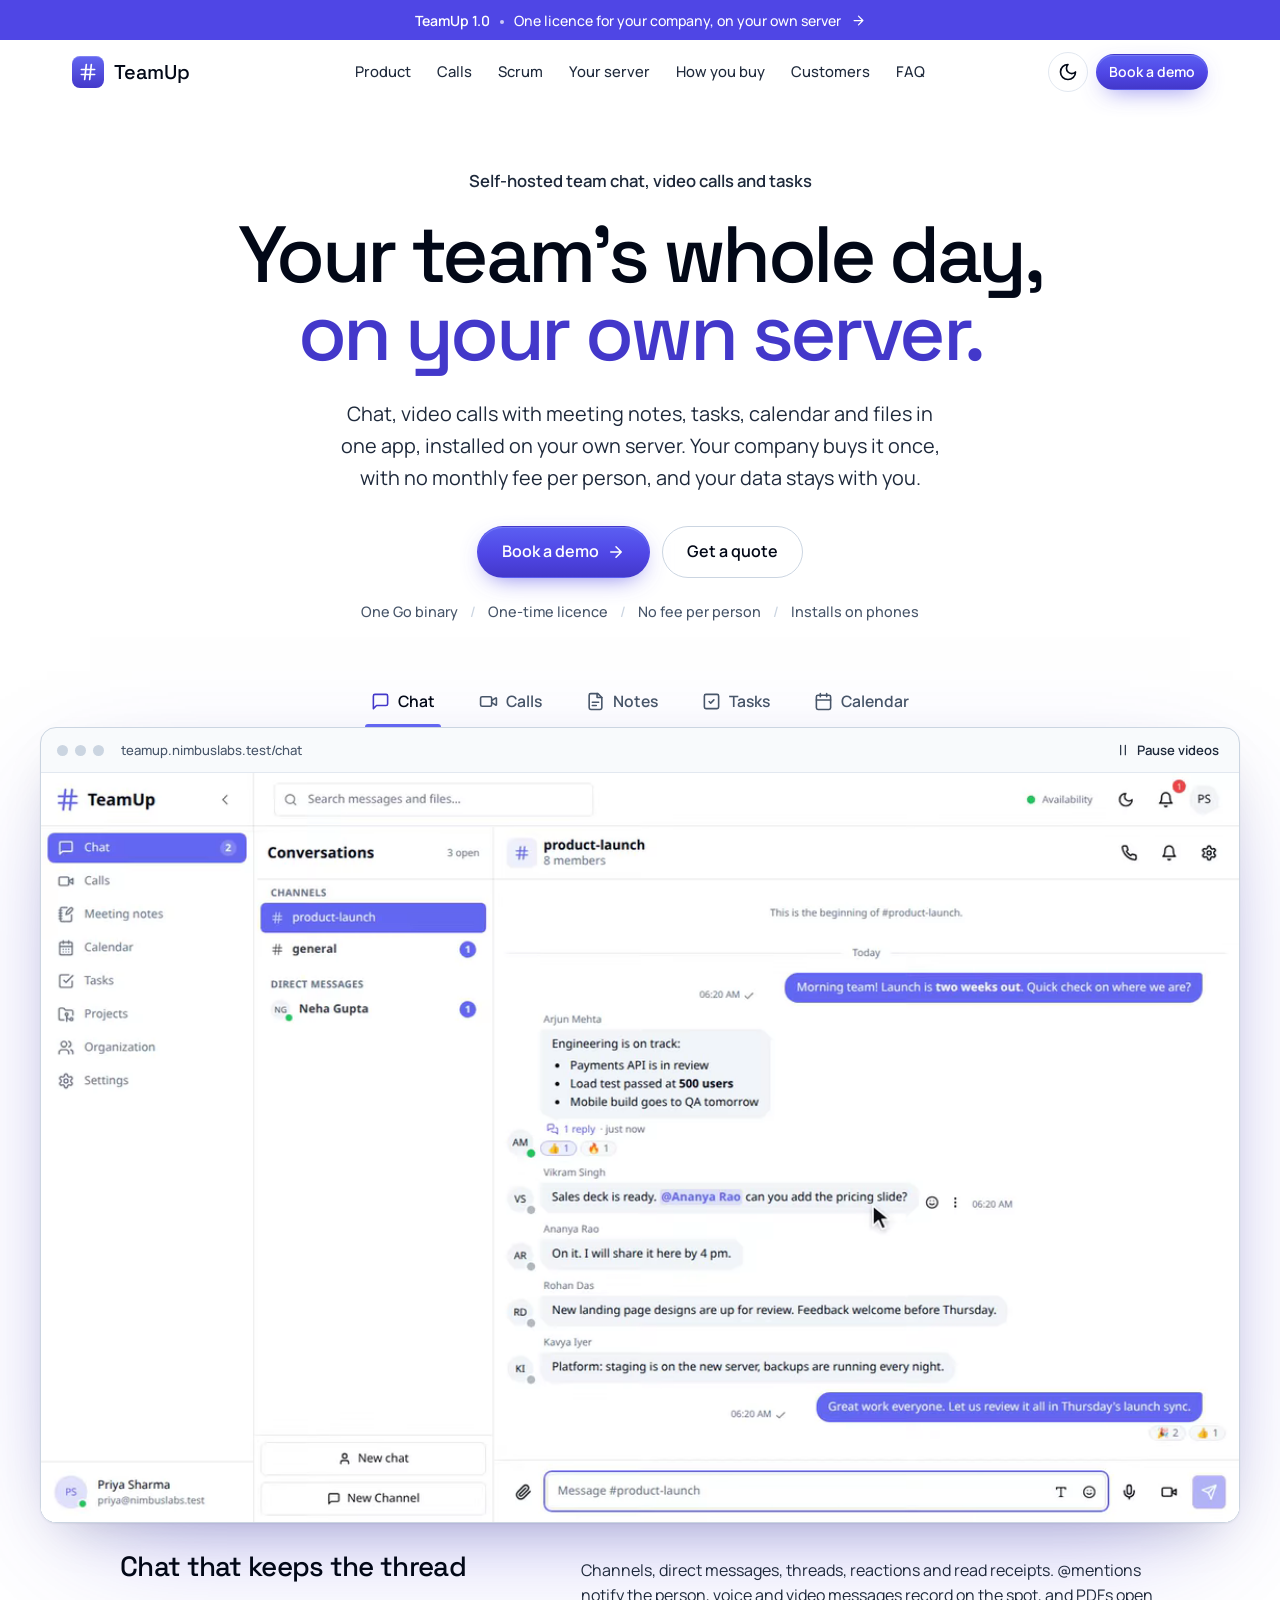
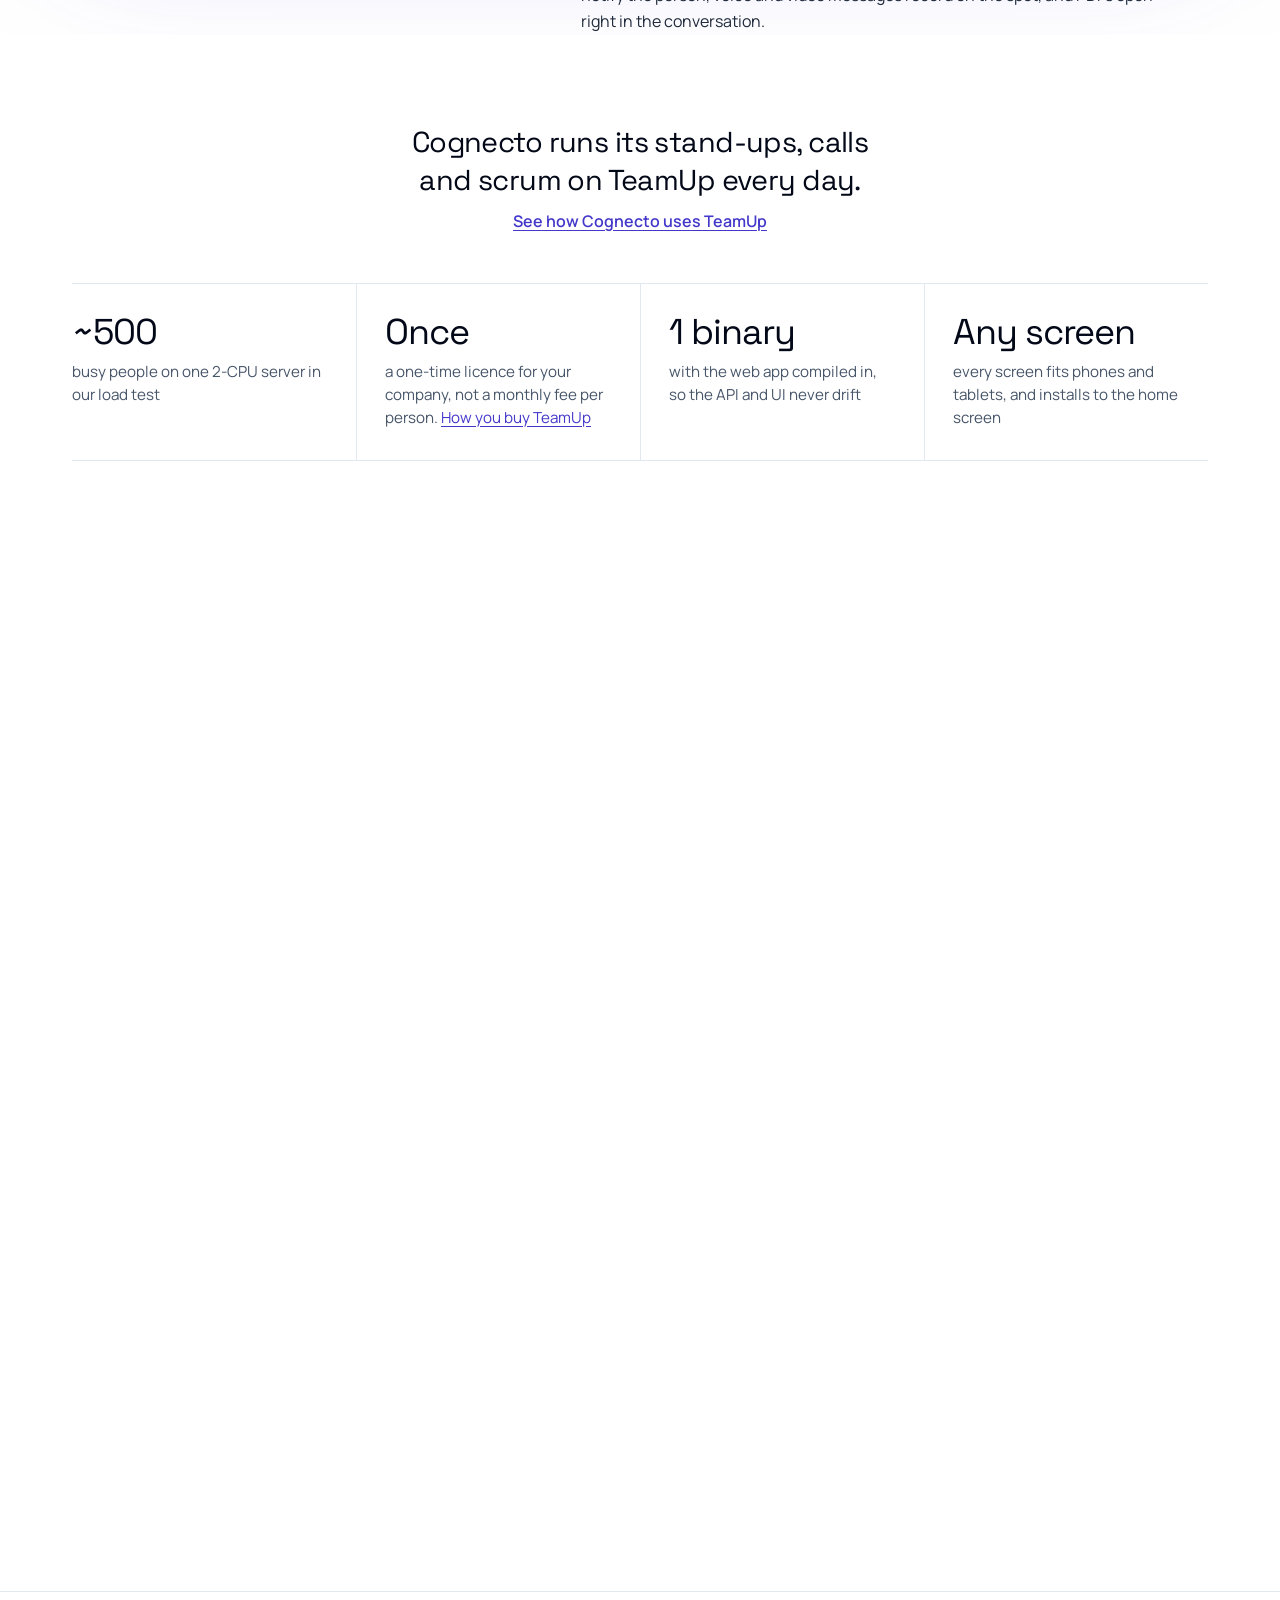
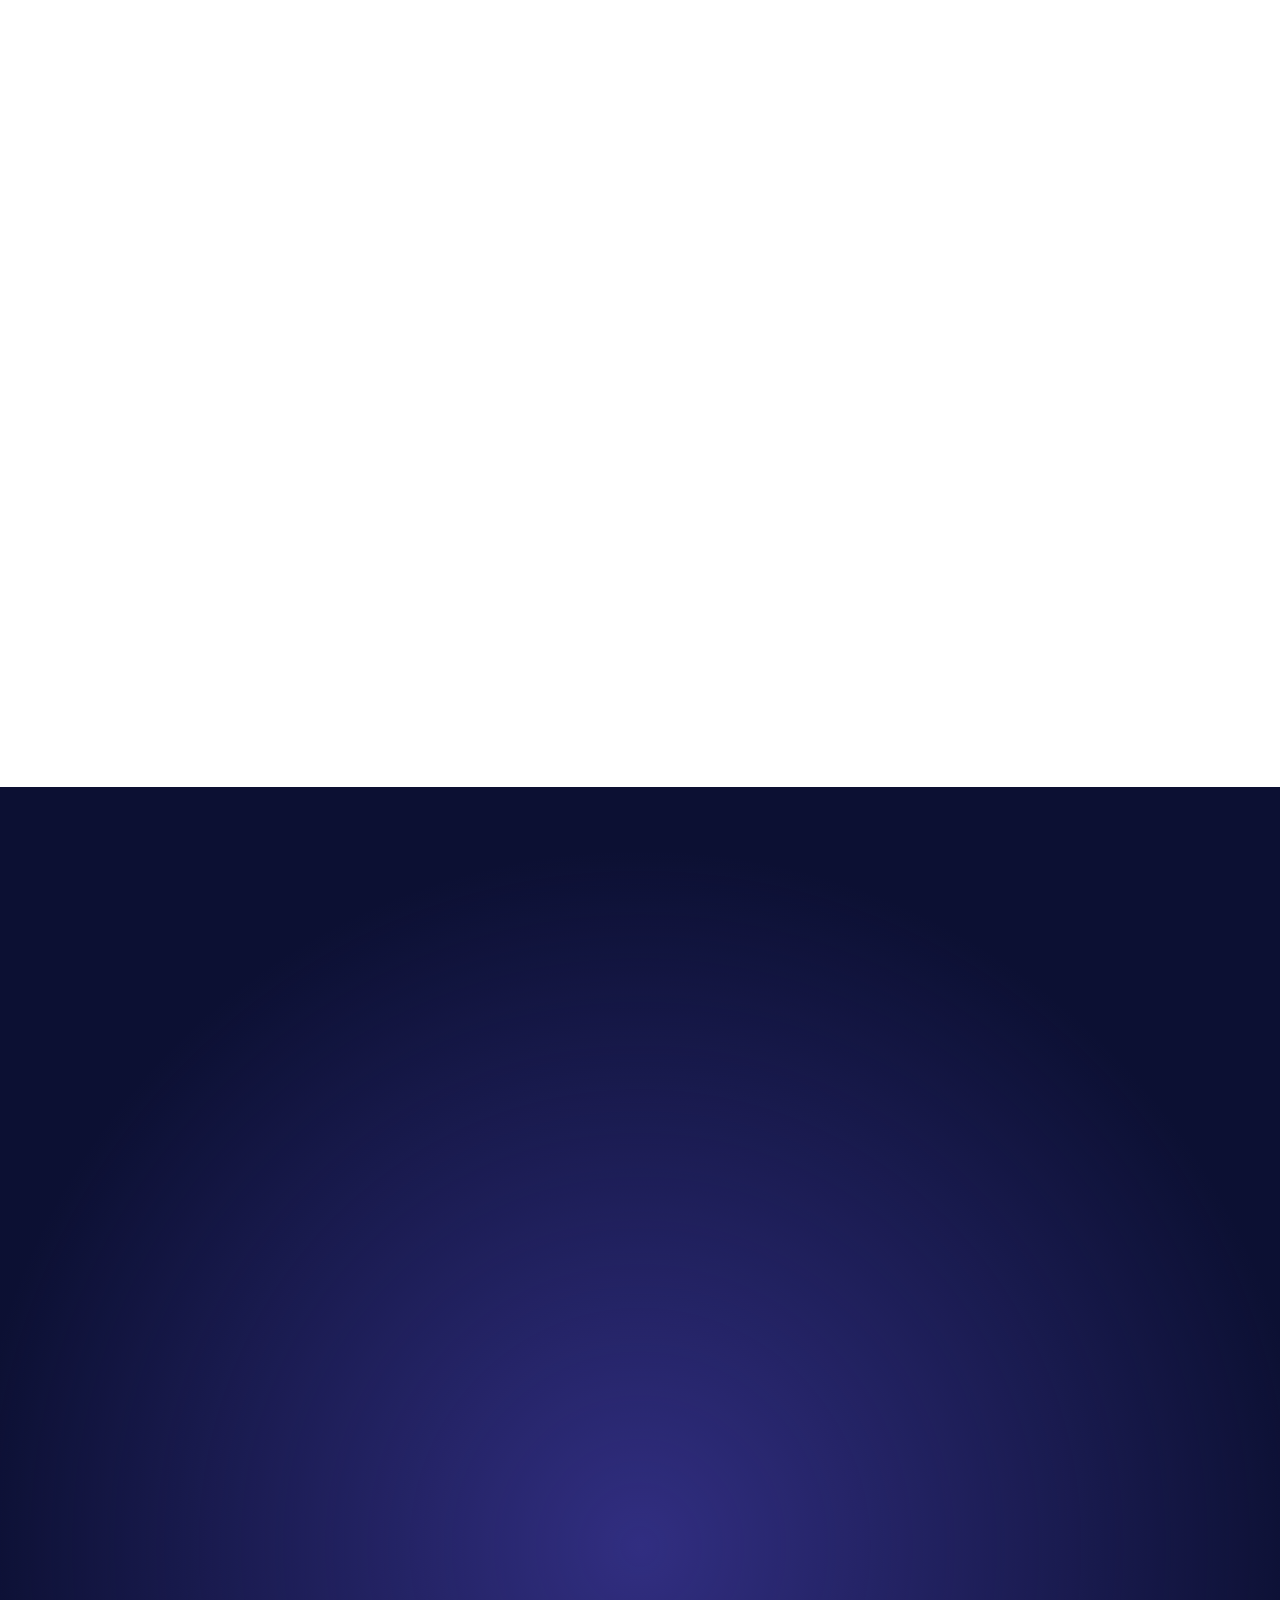
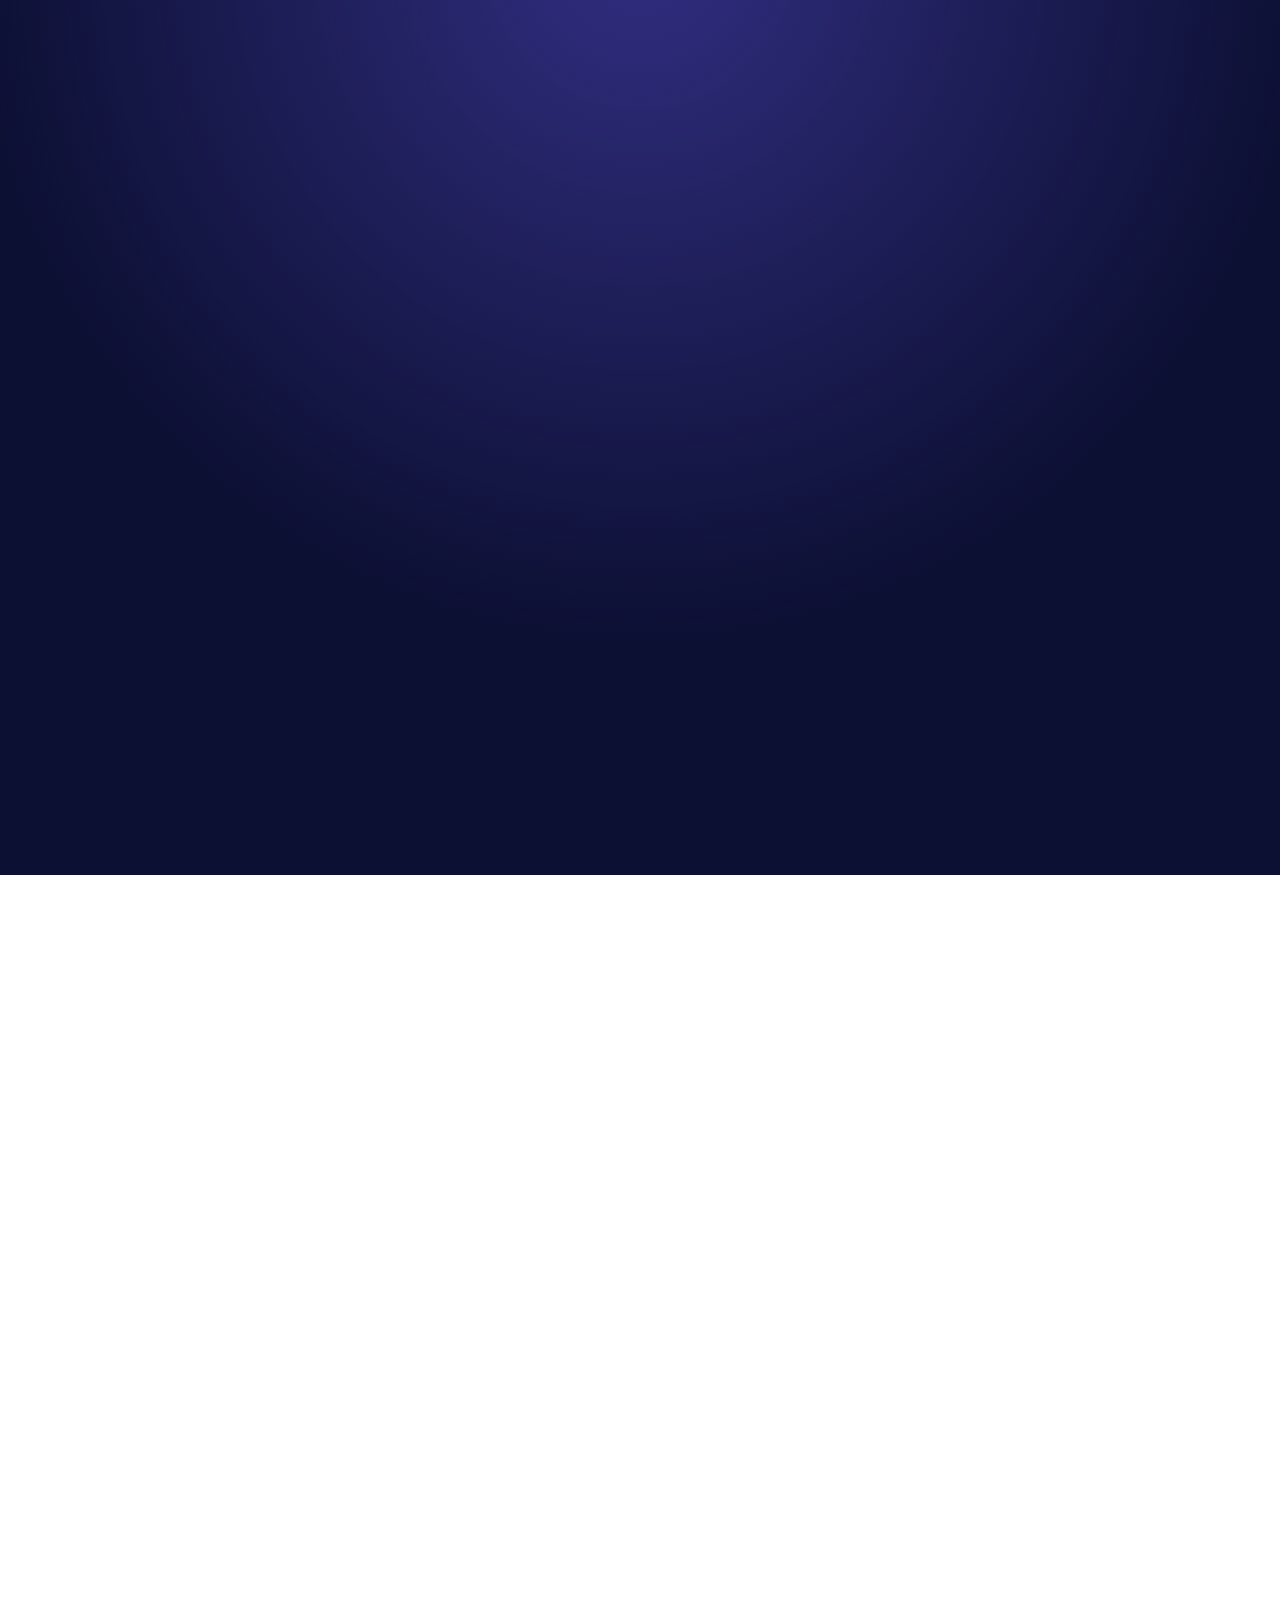
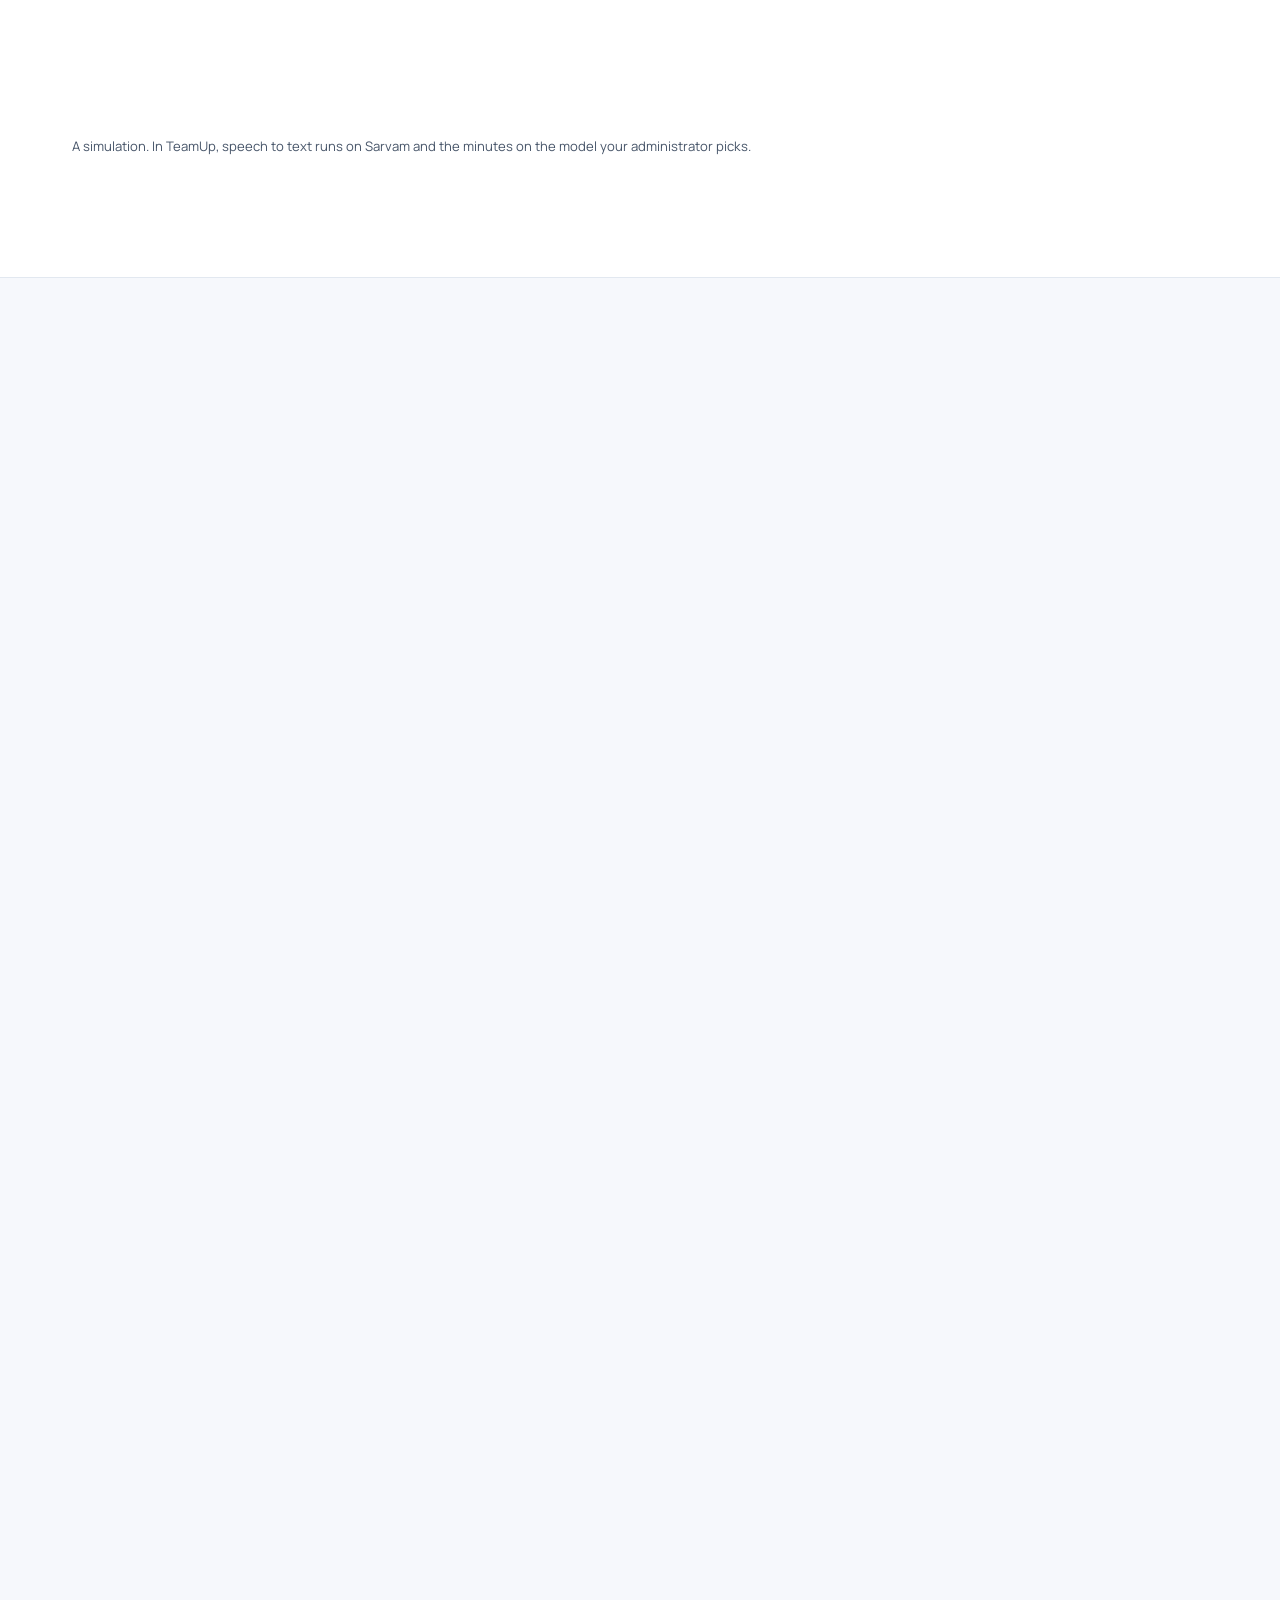
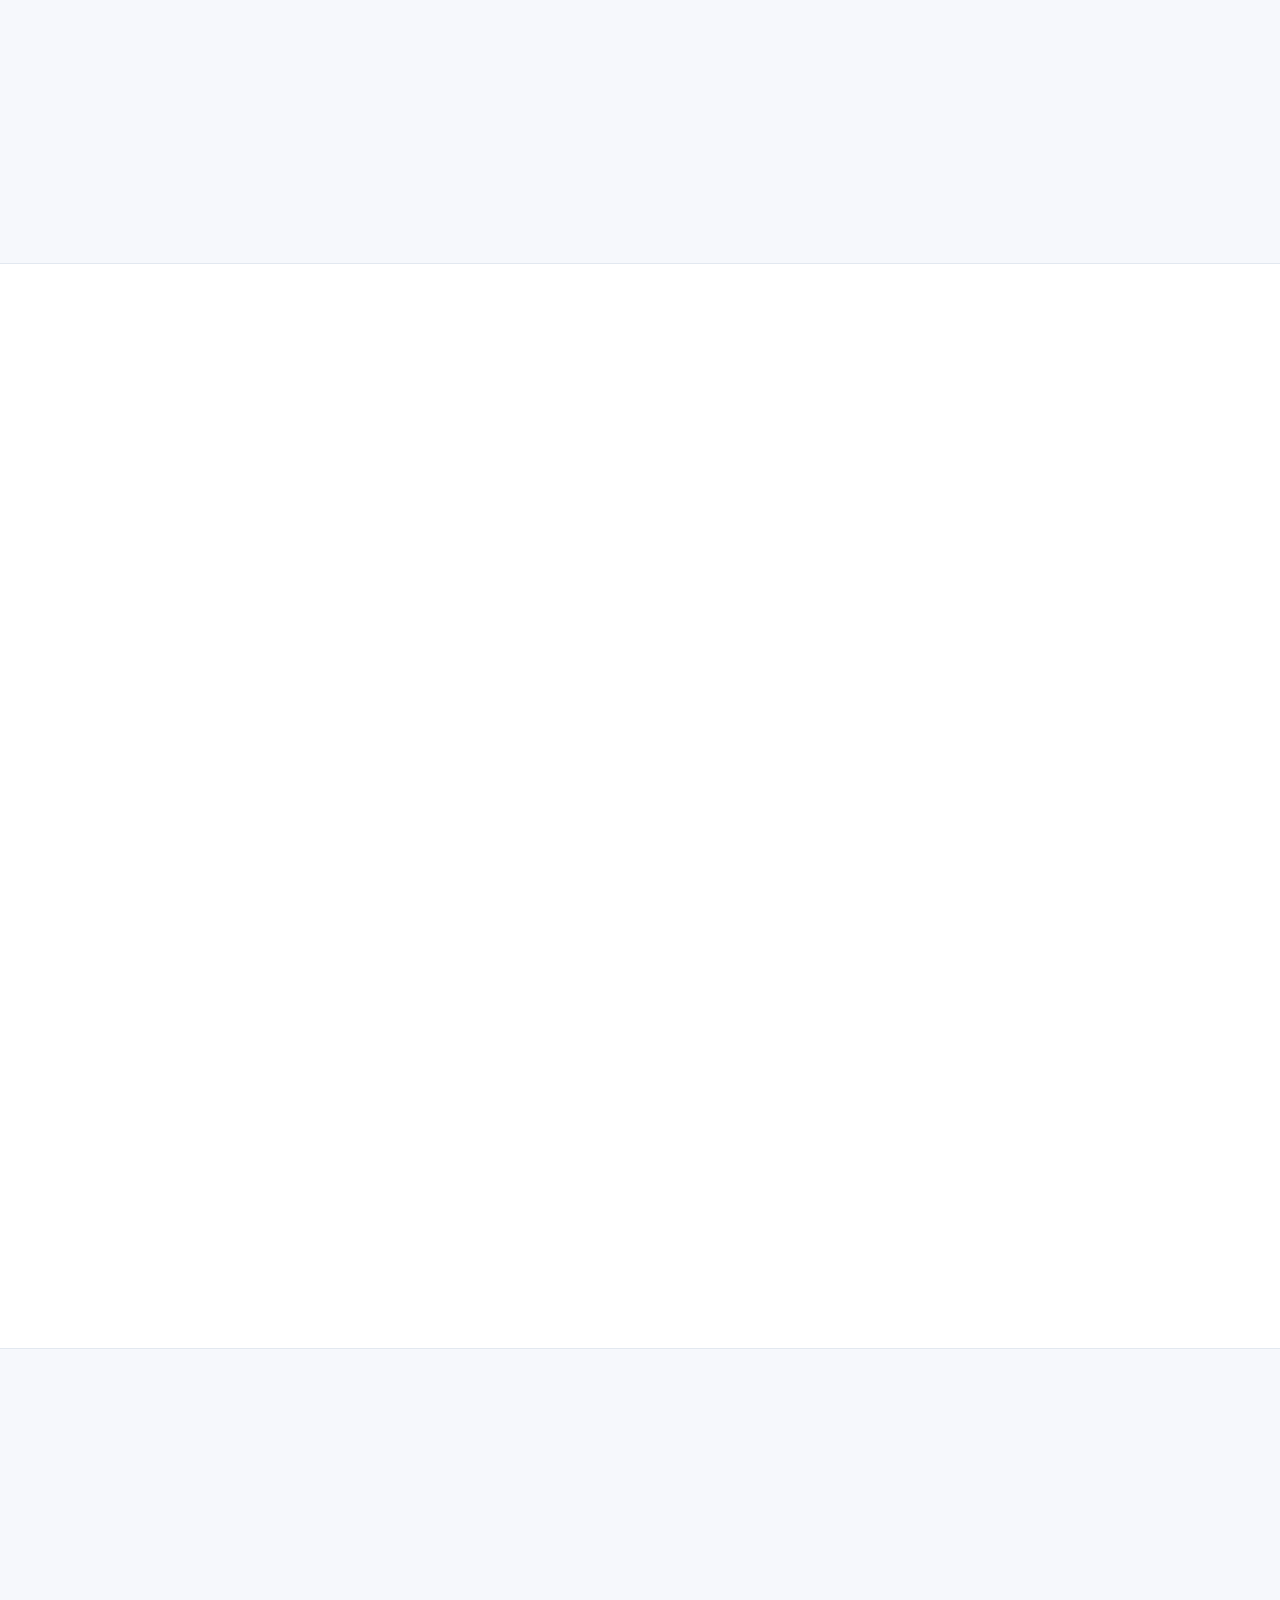
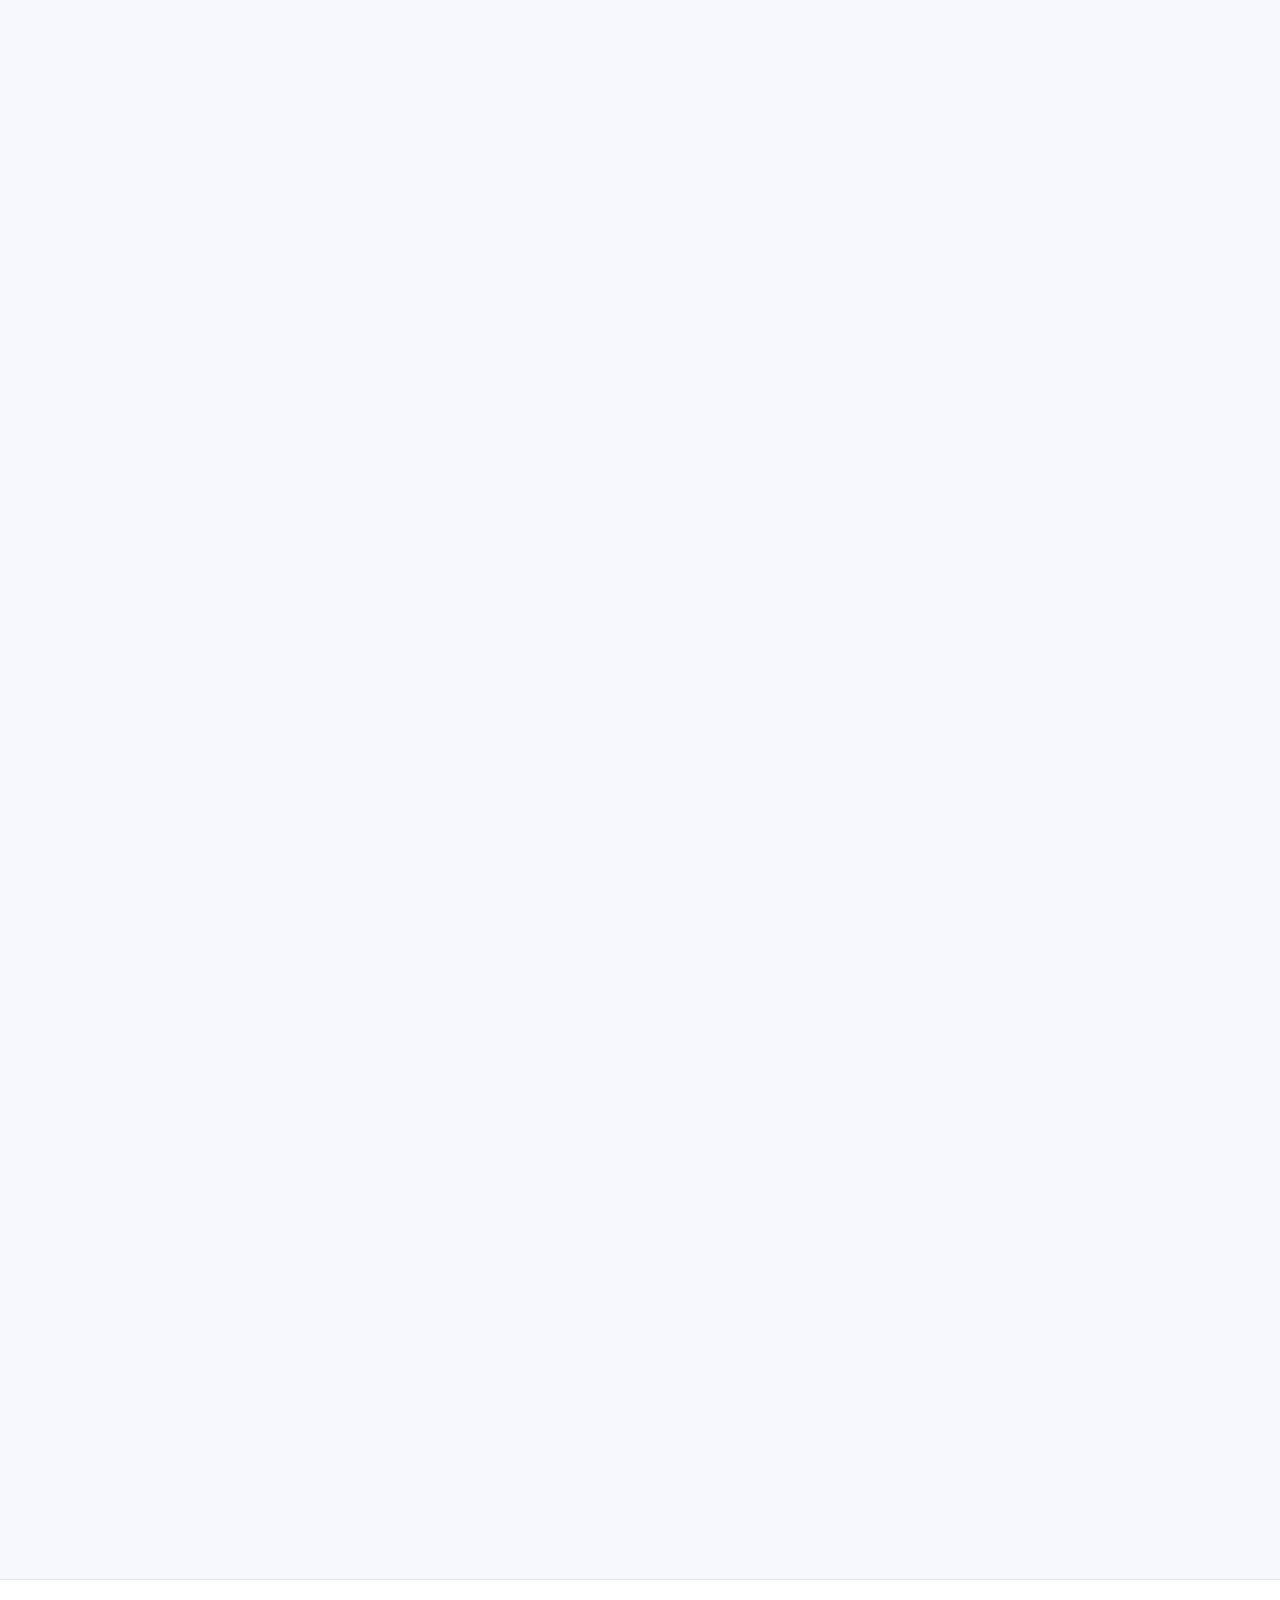
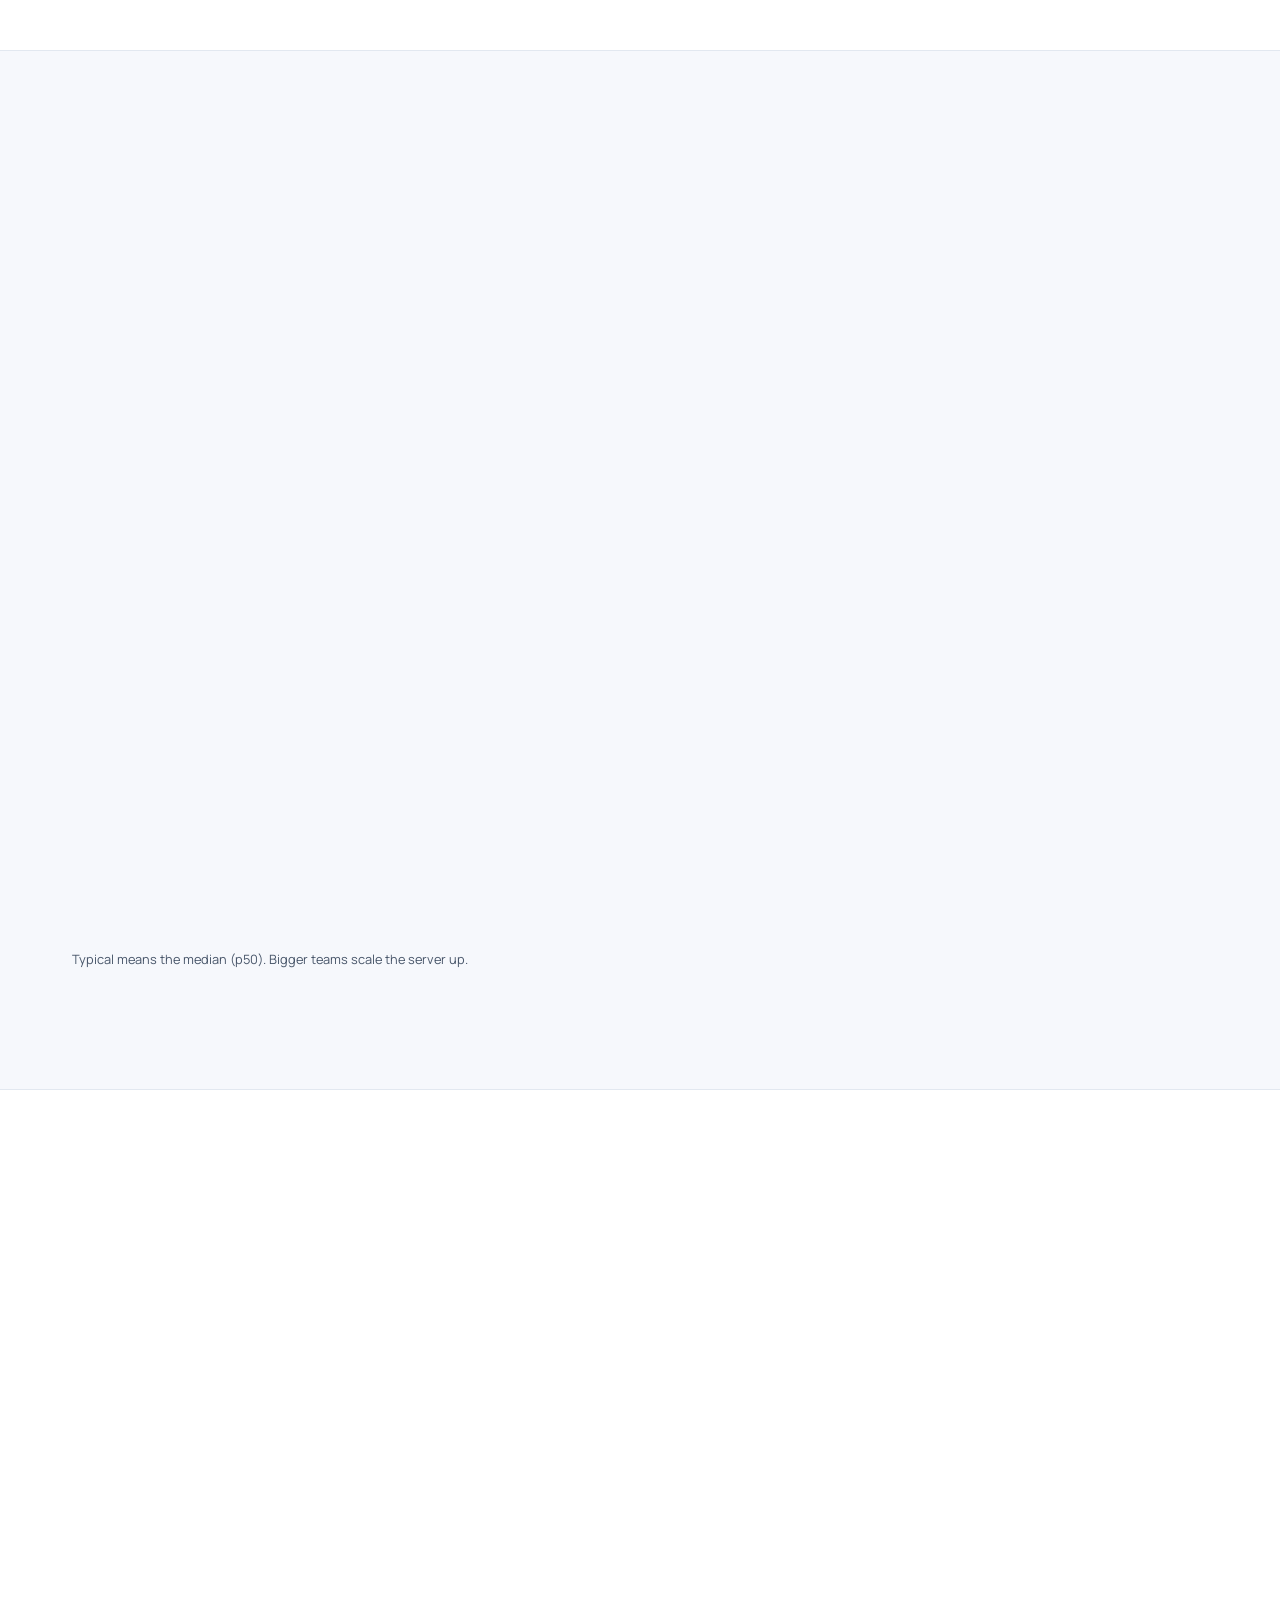
==== commit 8f69374e: "fix: describe the launch film as it is" ====
--- a/index.html
+++ b/index.html
@@ -588,7 +588,7 @@
         </button>
         <div class="tile-text">
           <h3>TeamUp in 70 seconds</h3>
-          <p>The launch film: a working day at Nimbus Labs, from the morning stand-up to the minutes. With captions.</p>
+          <p>The launch film, recorded in the app at the made-up company Nimbus Labs, with captions.</p>
         </div>
       </article>
       <article class="tile-card tile-wide reveal">
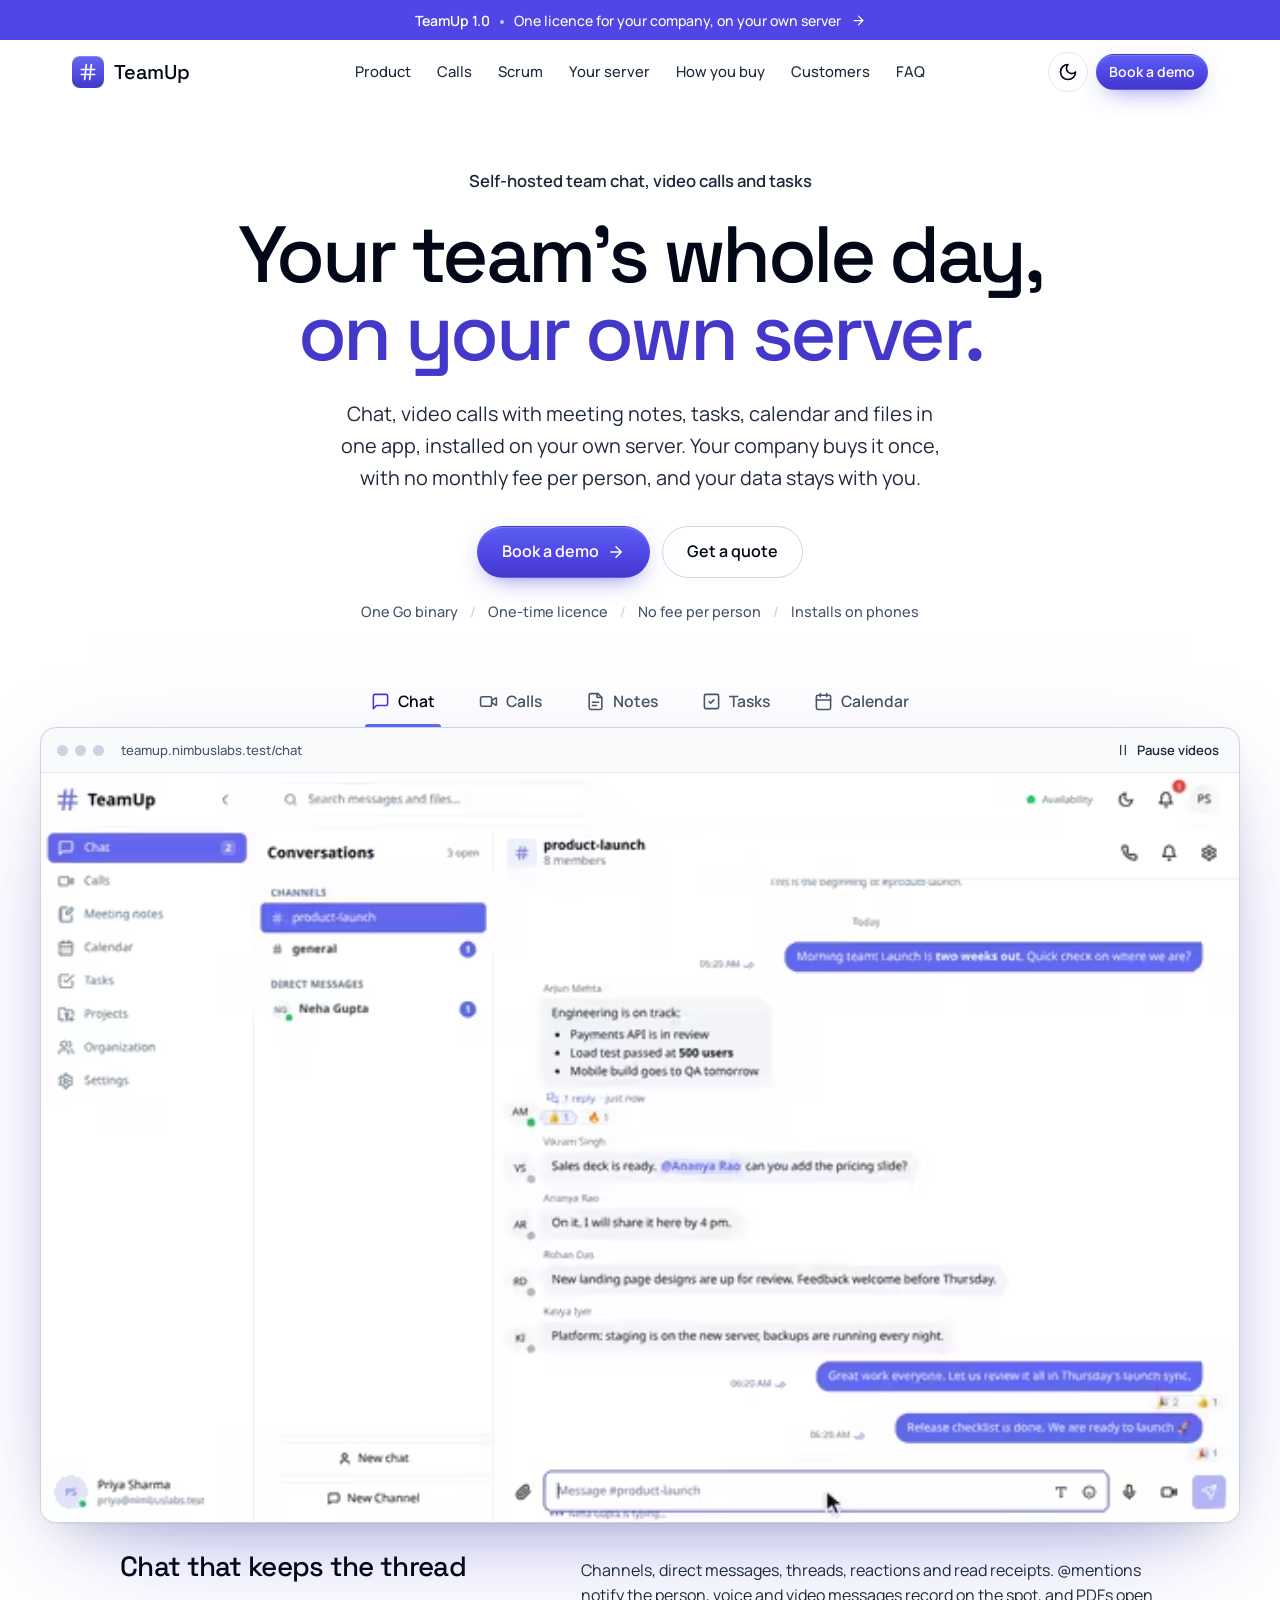
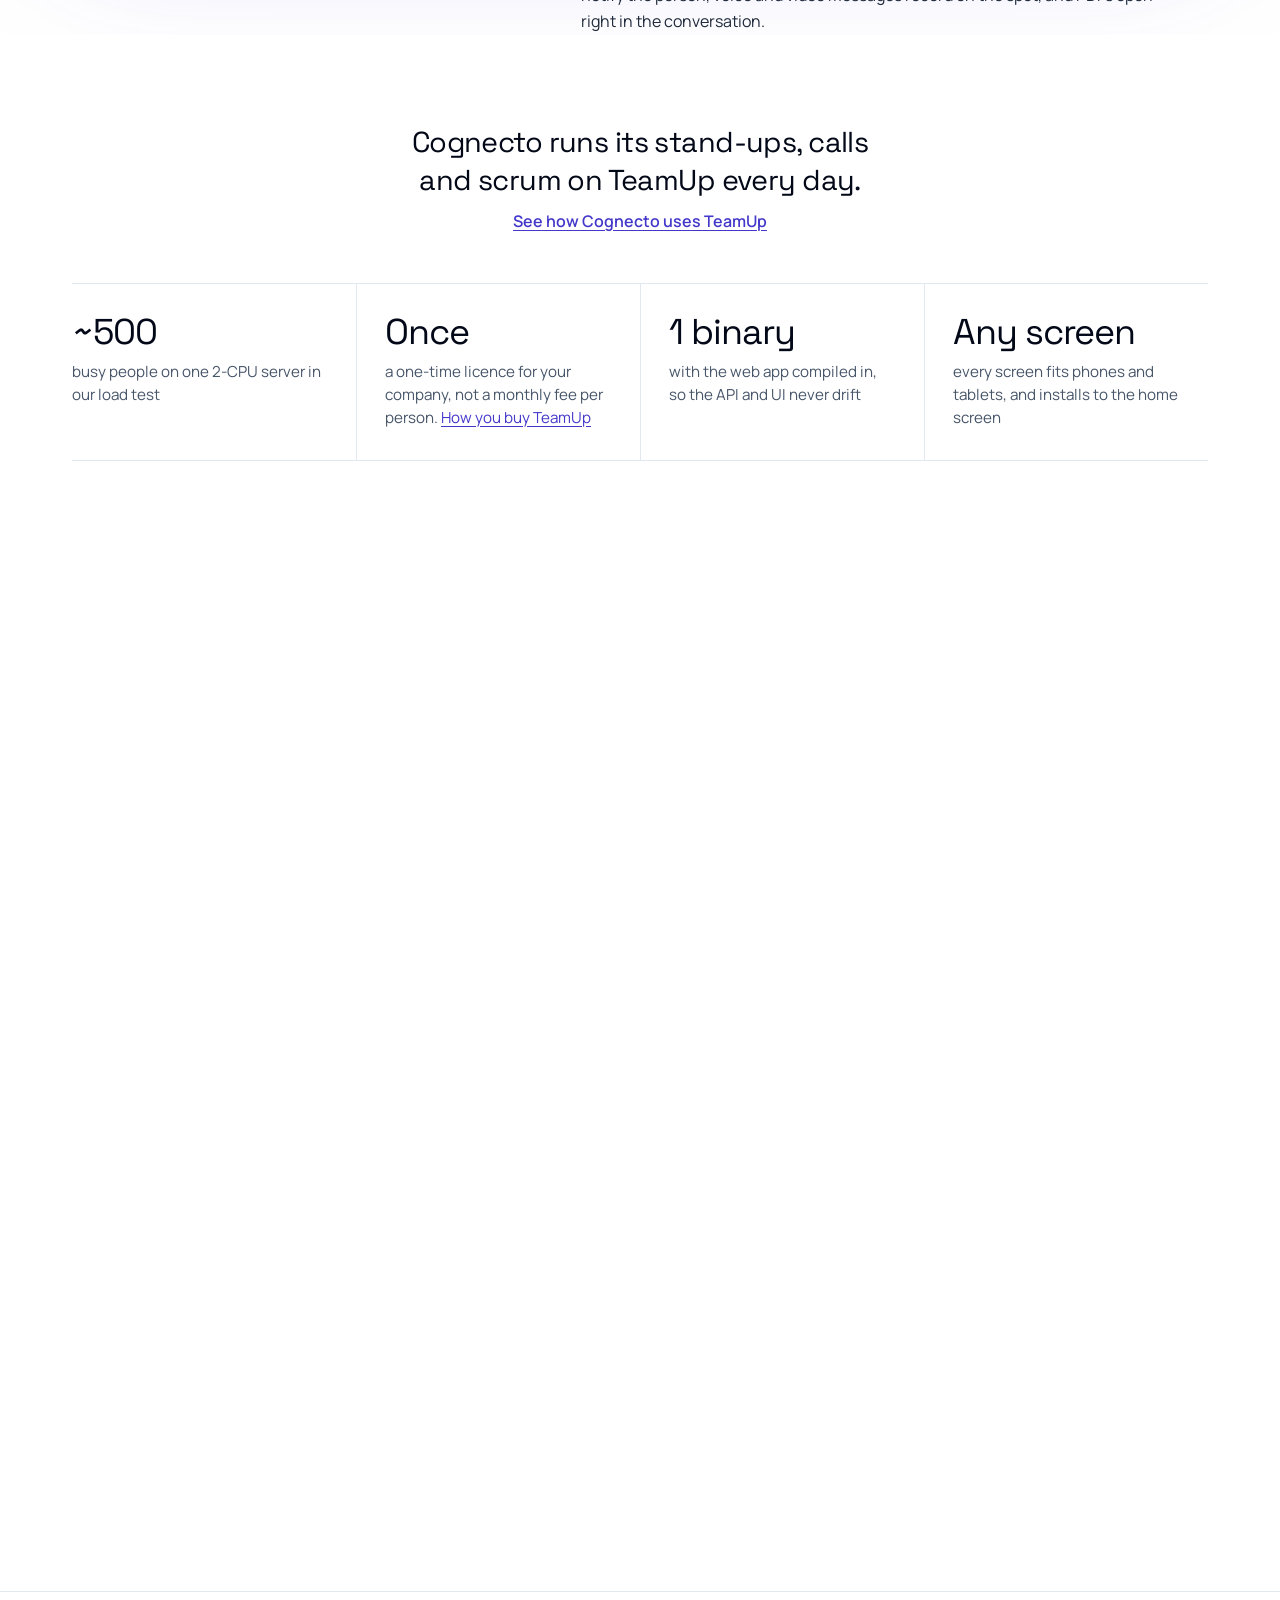
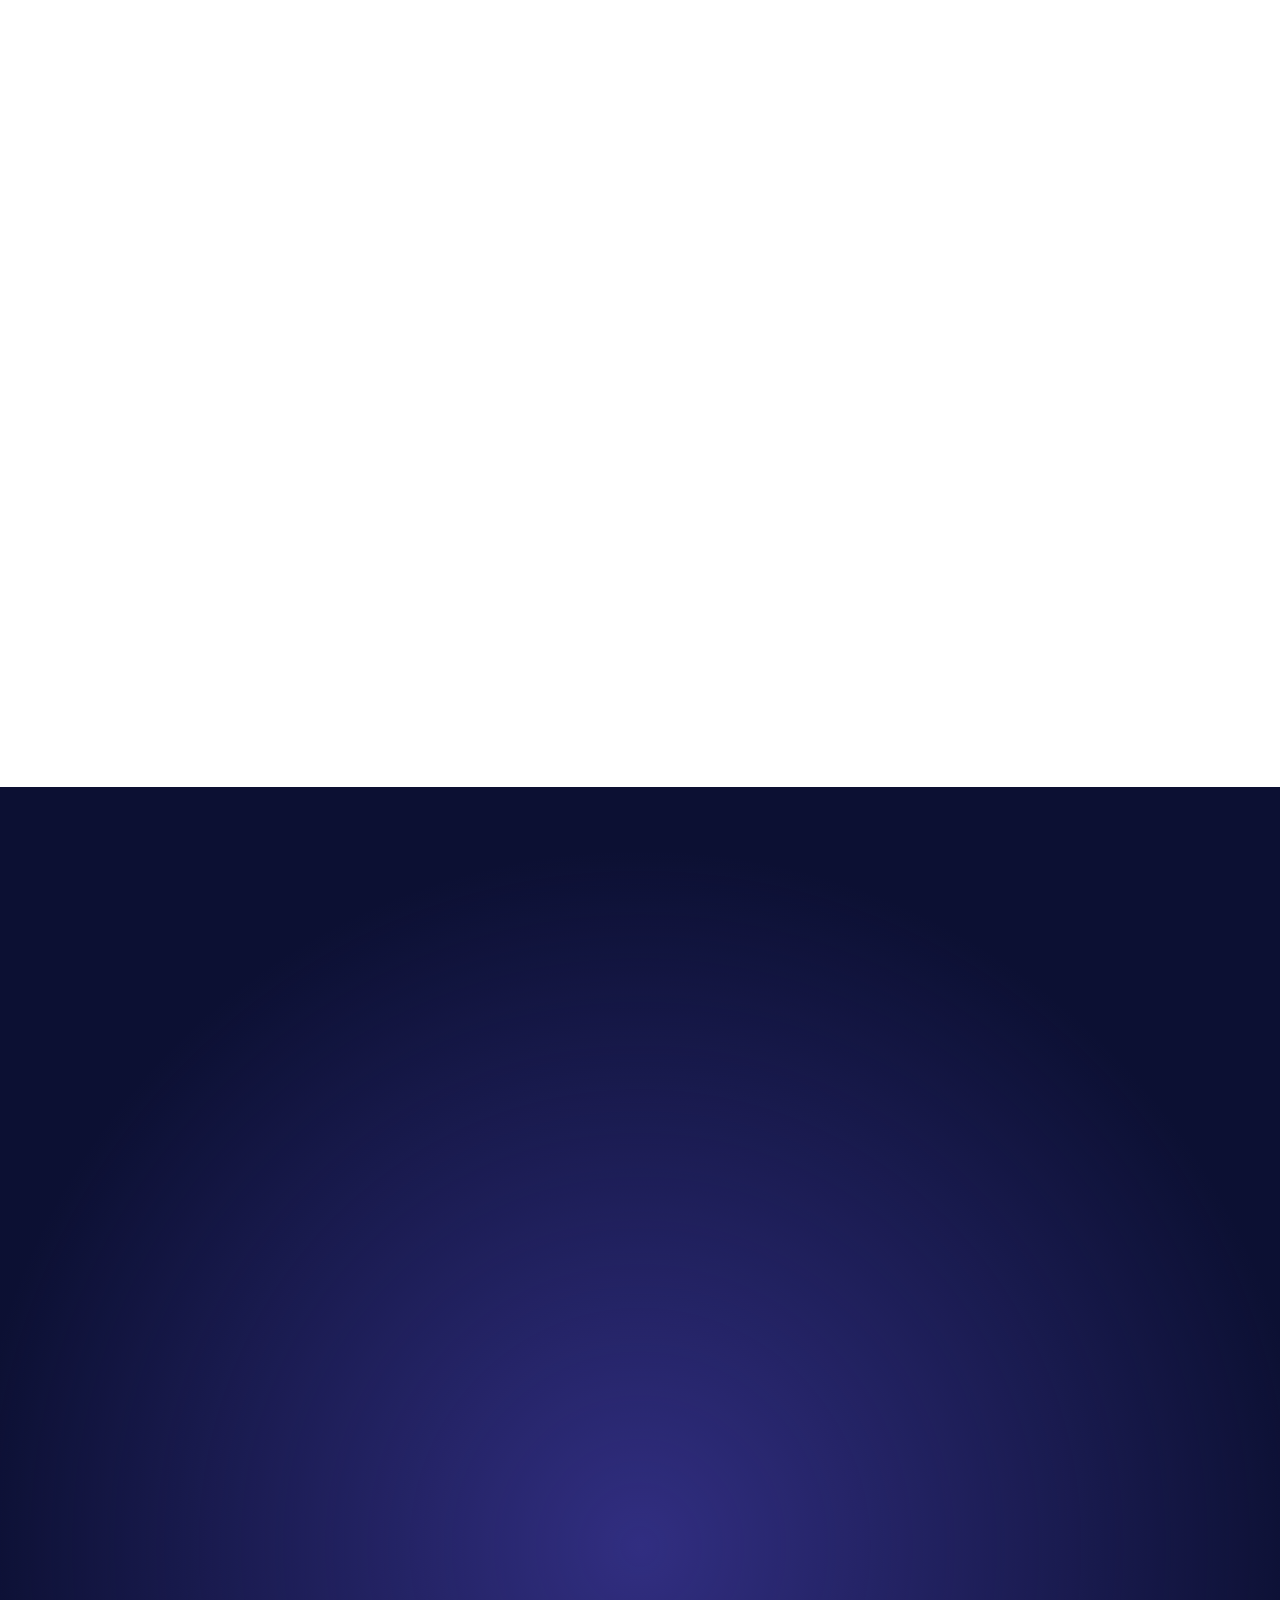
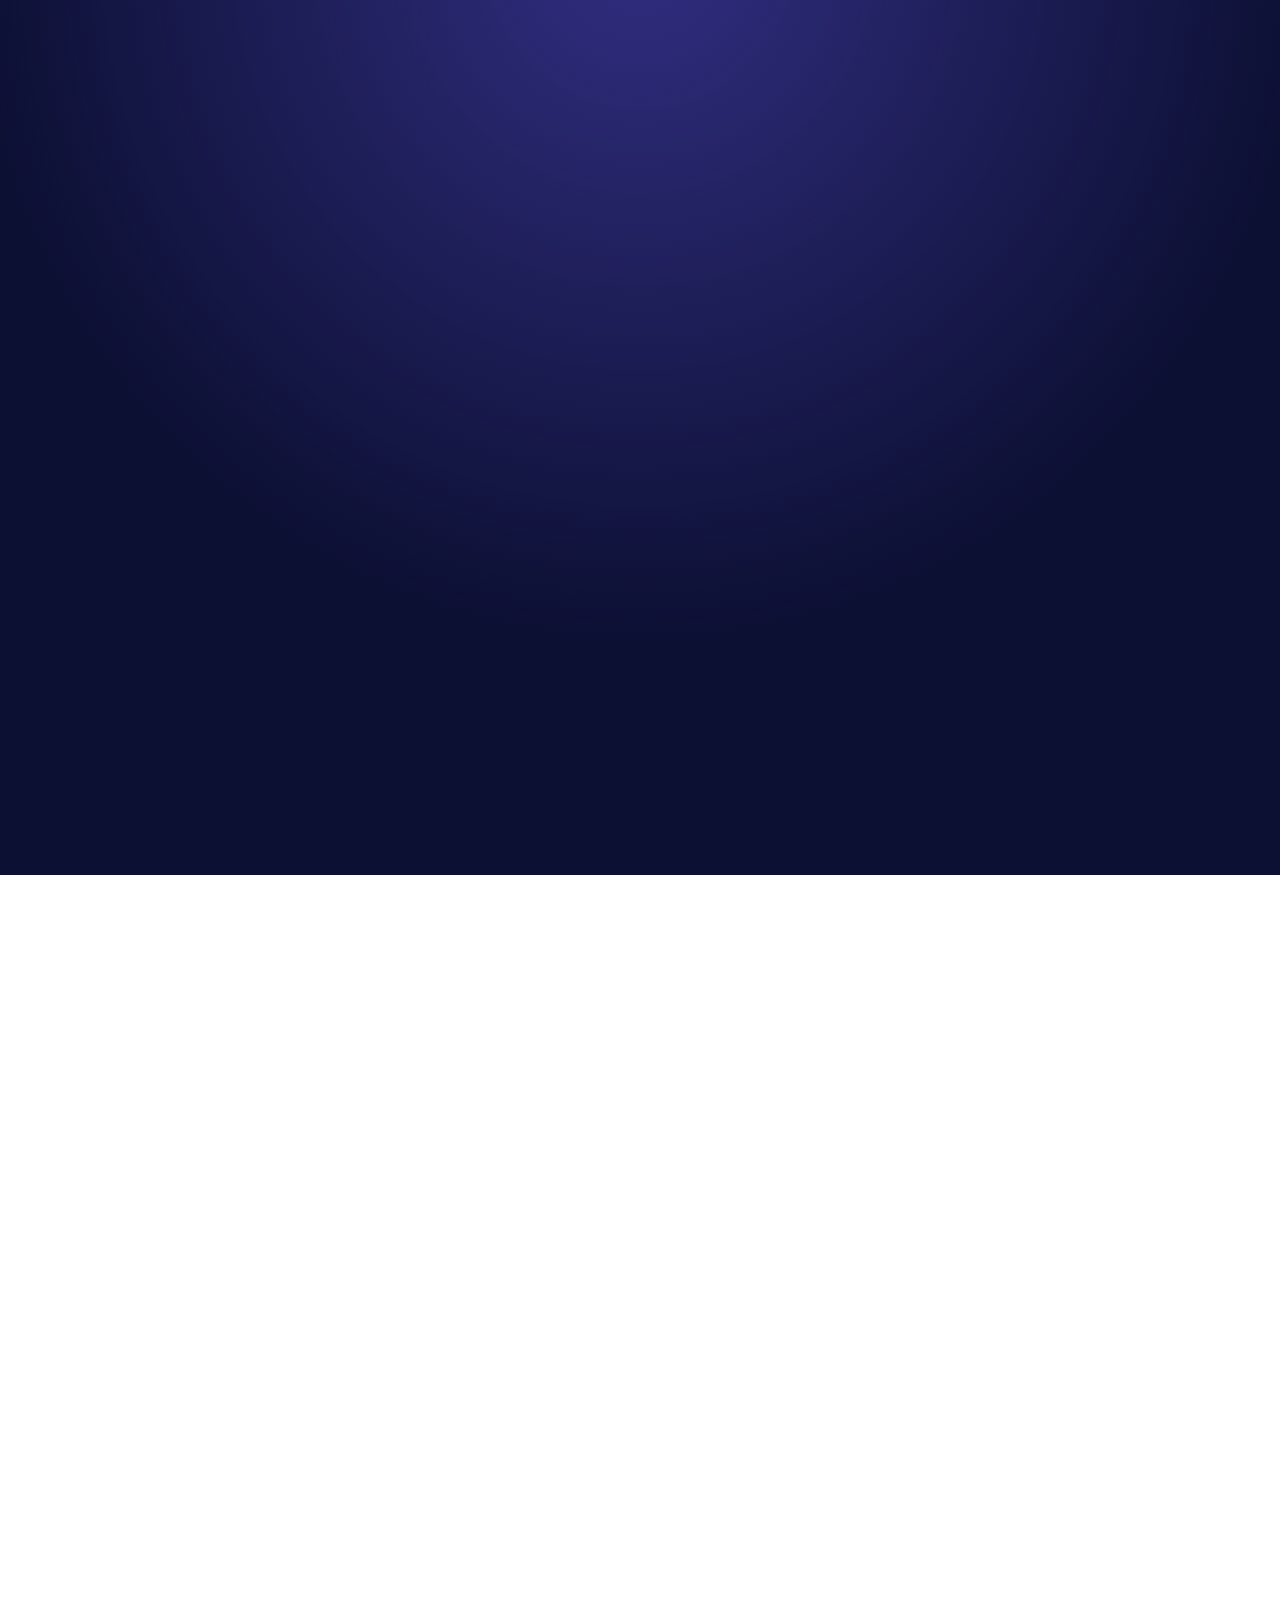
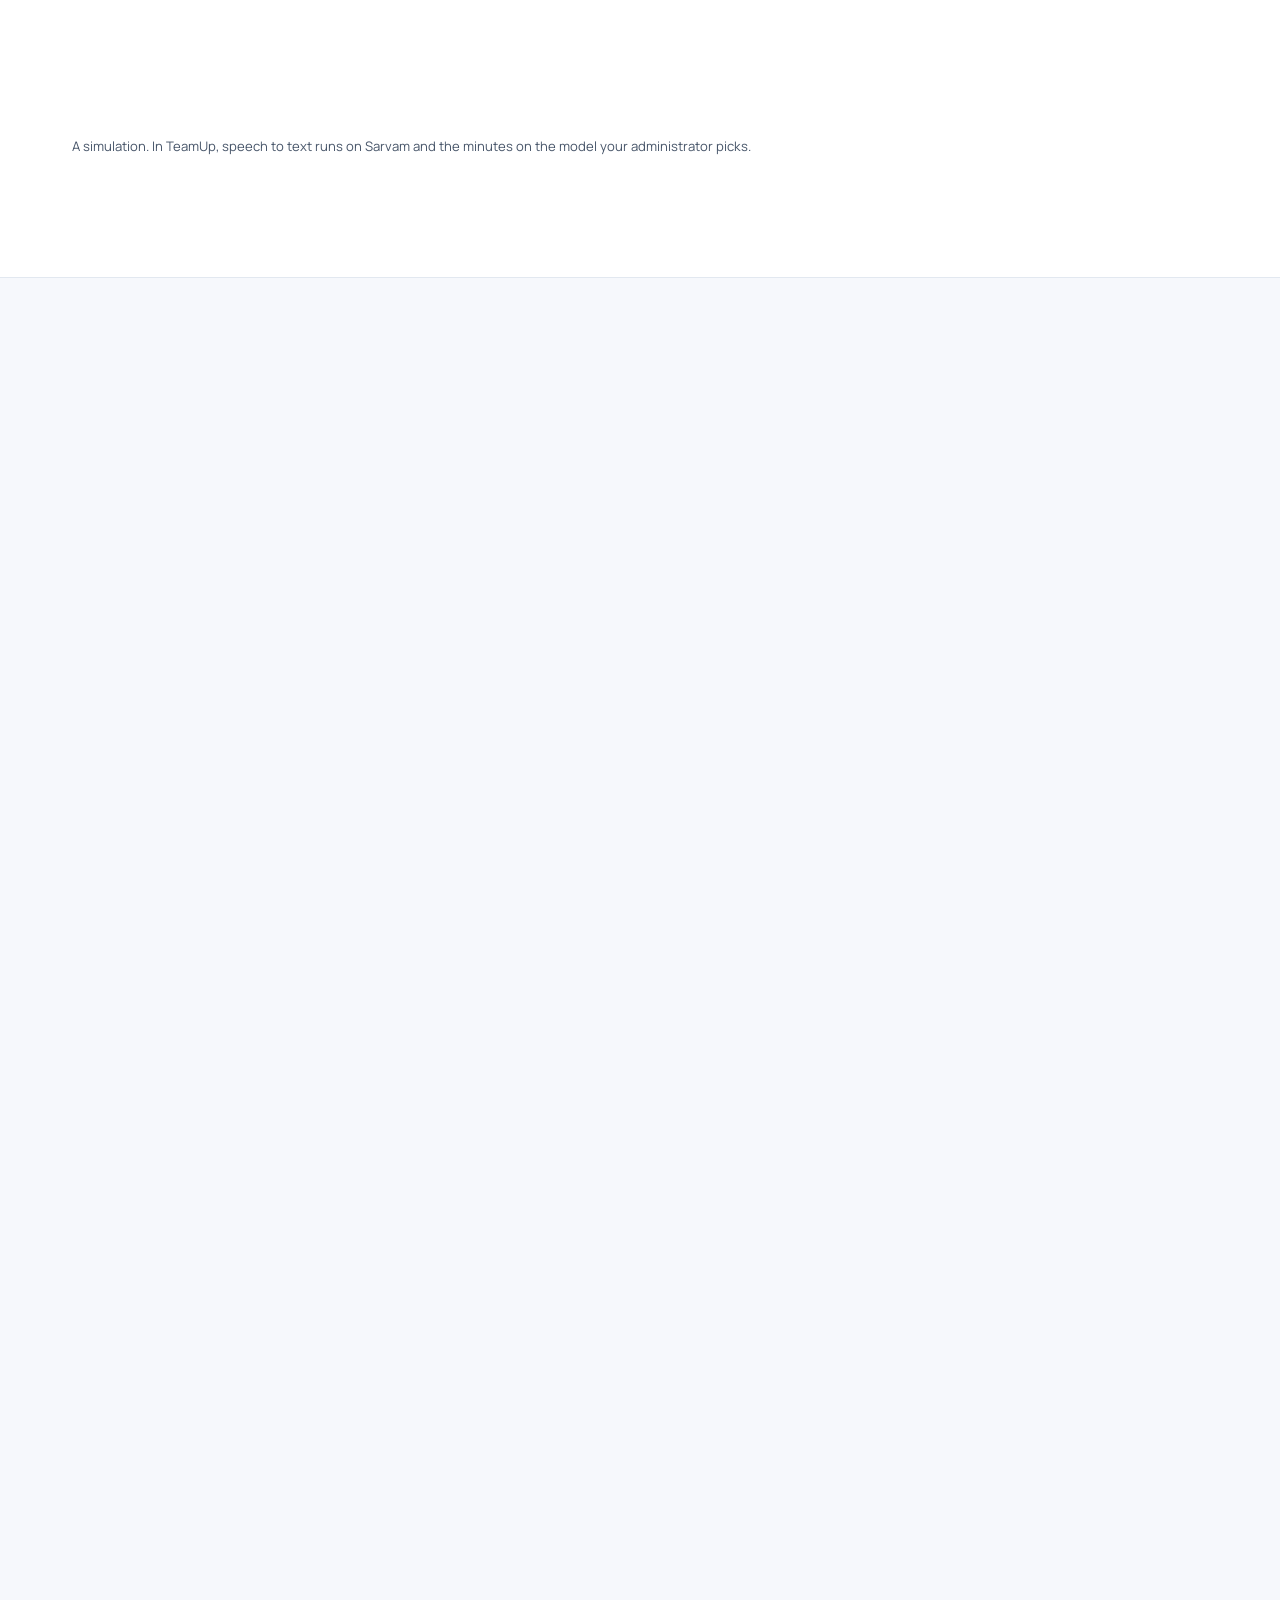
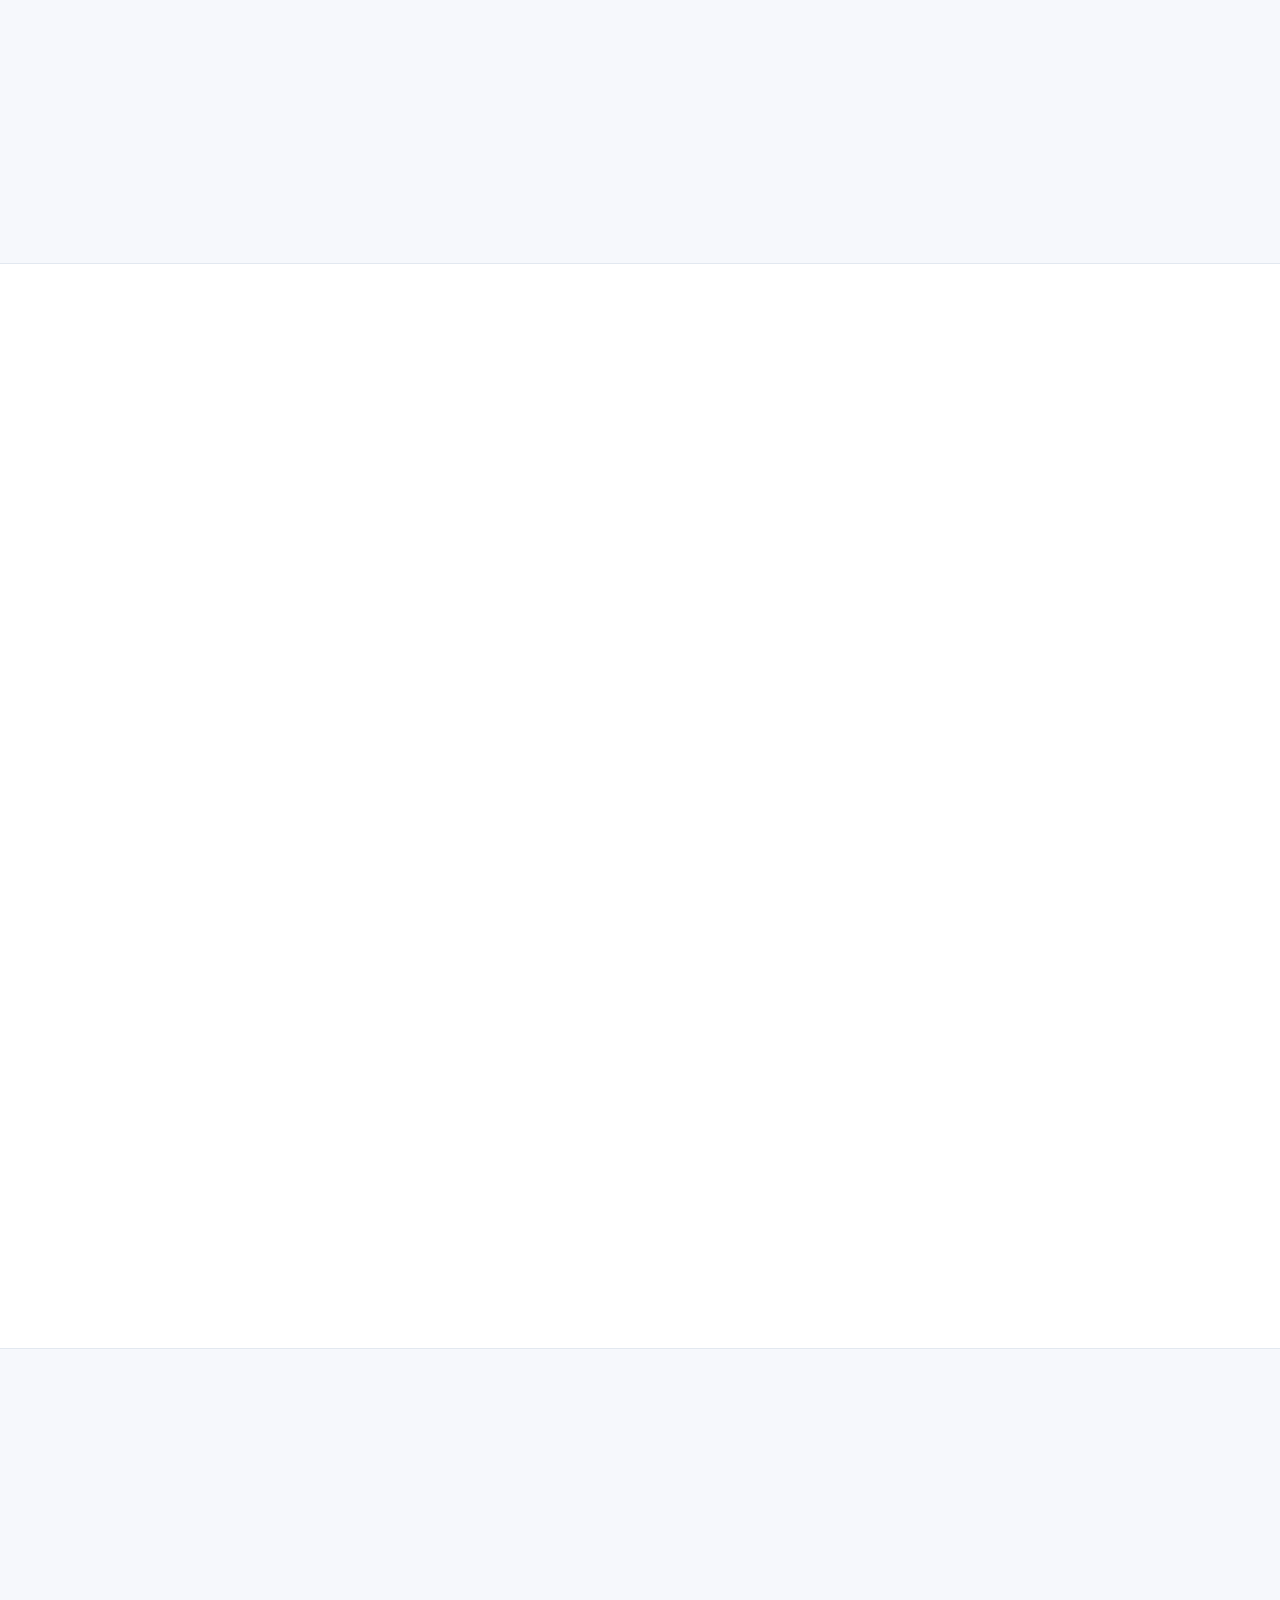
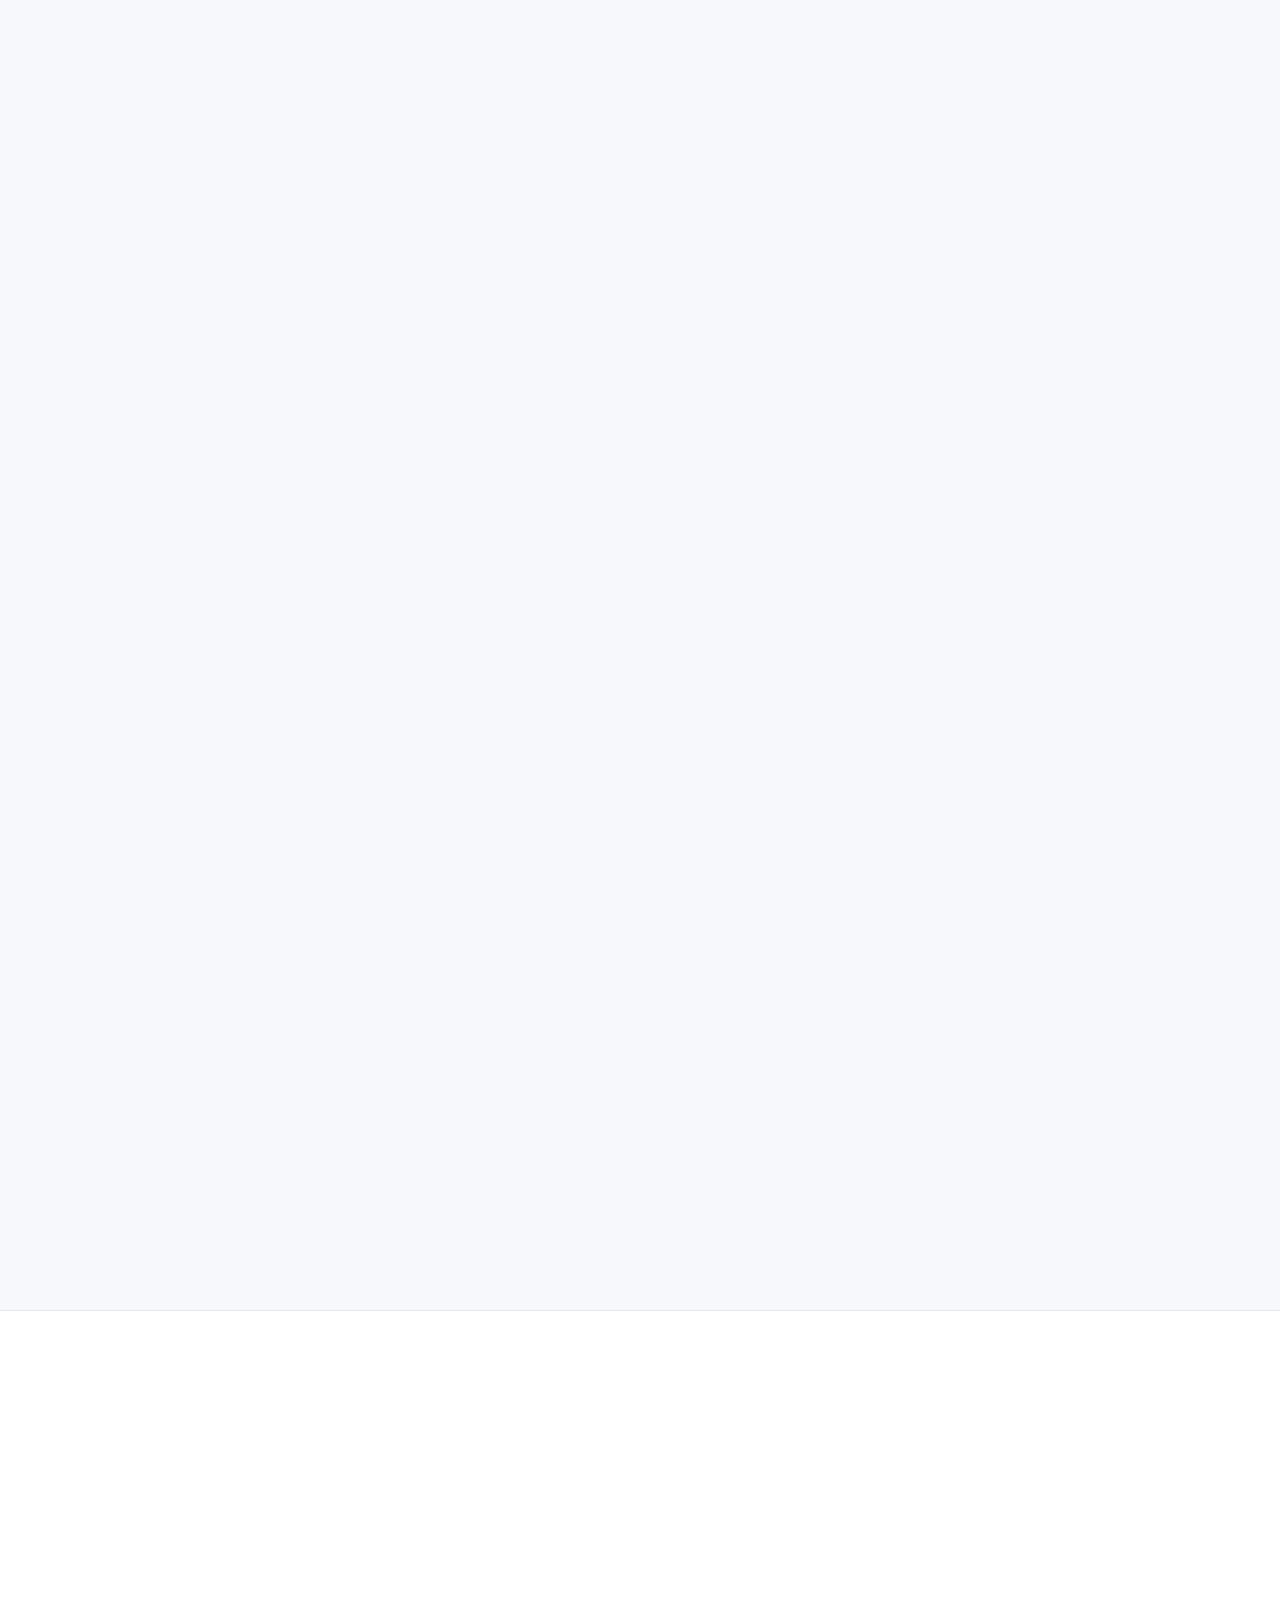
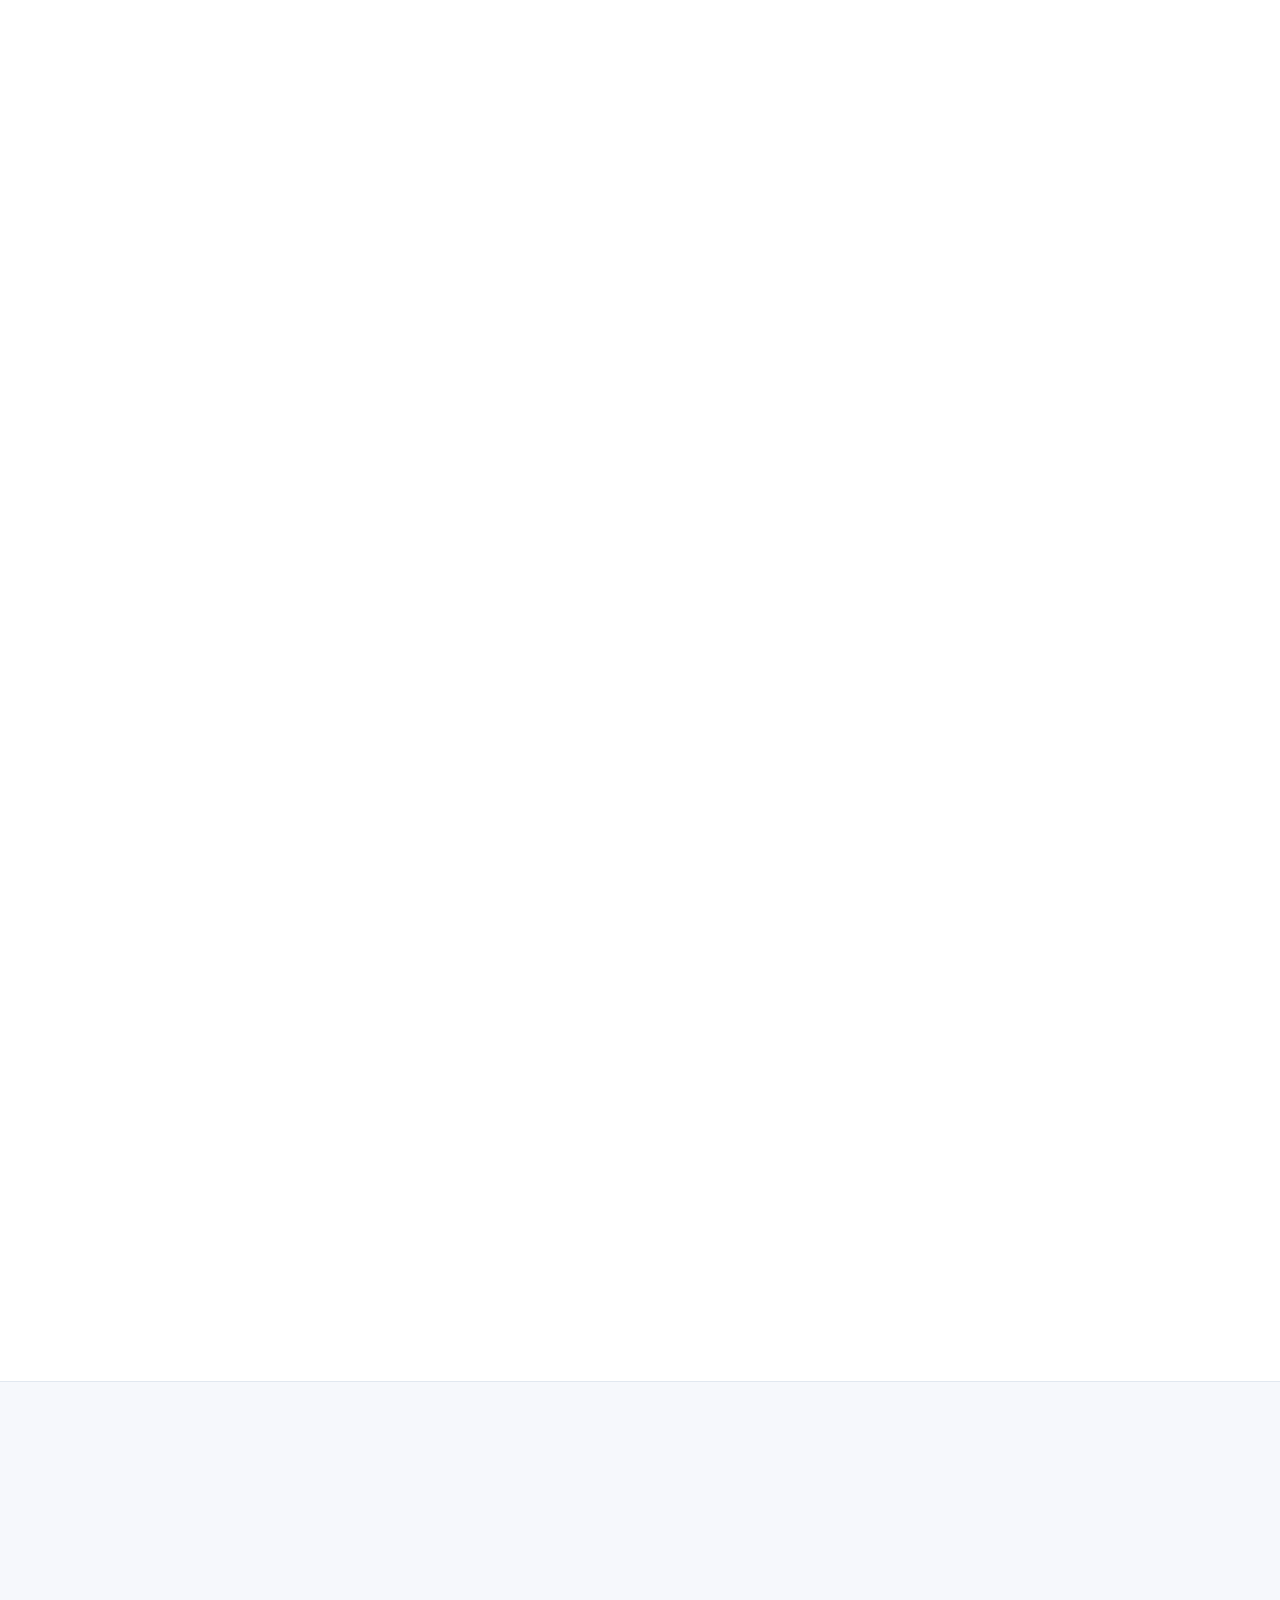
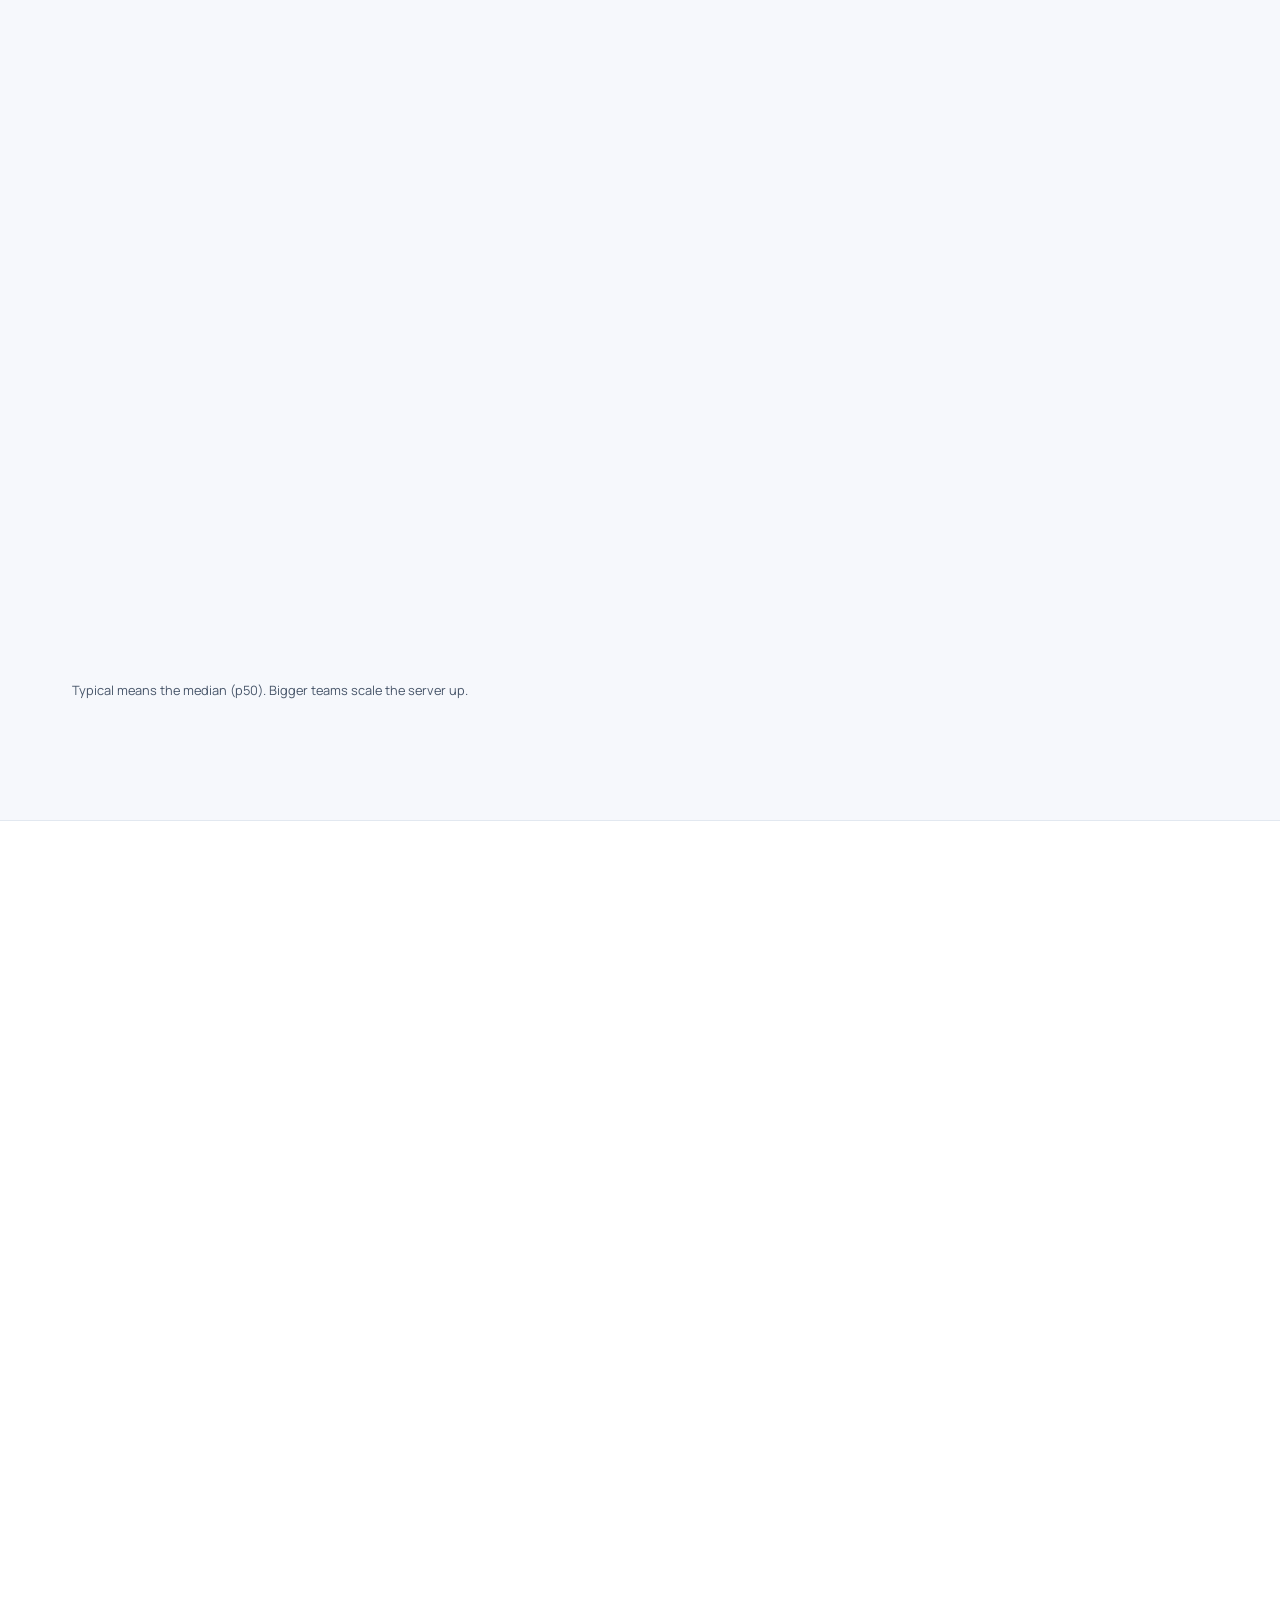
==== commit 211a1461: "feat: show the stand-up recording instead of the launch film and refresh the server clip The launch " ====
--- a/index.html
+++ b/index.html
@@ -31,9 +31,9 @@
   <link rel="preload" href="assets/fonts/space-grotesk-latin.woff2" as="font" type="font/woff2" crossorigin>
   <link rel="preload" href="assets/fonts/manrope-latin.woff2" as="font" type="font/woff2" crossorigin>
   <script src="assets/js/theme.js"></script>
-  <link rel="stylesheet" href="assets/css/site.css">
-  <script src="assets/js/main.js" defer></script>
-  <script src="assets/js/demos.js" defer></script>
+  <link rel="stylesheet" href="assets/css/site.css?v=2">
+  <script src="assets/js/main.js?v=2" defer></script>
+  <script src="assets/js/demos.js?v=2" defer></script>
   <script type="application/ld+json">{"@context": "https://schema.org", "@type": "SoftwareApplication", "name": "TeamUp", "url": "https://himanshu-kr-jha.github.io/teamup-site/", "applicationCategory": "BusinessApplication", "applicationSubCategory": "Team collaboration", "operatingSystem": "Linux", "softwareVersion": "1.0", "image": "https://himanshu-kr-jha.github.io/teamup-site/assets/img/og.png", "description": "Self-hosted team workspace: chat, video calls with AI meeting notes, tasks, calendar and files in one app on your own server.", "featureList": ["Team chat", "Video calls and screen sharing", "AI meeting notes", "Tasks and scrum table", "Stand-ups with attendance", "Calendar with Google Calendar sync", "Custom roles and permissions", "Installs on phones"], "offers": {"@type": "Offer", "description": "One-time licence for your company. Updates and server setup and maintenance are priced separately.", "url": "https://calendar.app.google/N49RsbFjwGHiVa6d6", "availability": "https://schema.org/InStock"}}</script>
   <script type="application/ld+json">{"@context": "https://schema.org", "@type": "FAQPage", "mainEntity": [{"@type": "Question", "name": "Is it a subscription?", "acceptedAnswer": {"@type": "Answer", "text": "No. Your company buys a one-time licence and runs TeamUp on its own server. Updates and help with the server are separate, and only if you want them."}}, {"@type": "Question", "name": "Do we pay per user?", "acceptedAnswer": {"@type": "Answer", "text": "No. The licence covers your company, so adding people does not add a monthly fee. Your server is the one running cost, and a bigger team may need a bigger server."}}, {"@type": "Question", "name": "What do updates cost?", "acceptedAnswer": {"@type": "Answer", "text": "New versions are quoted per release or as a plan. You decide whether and when to update; the version you have keeps working."}}, {"@type": "Question", "name": "Can our own IT team run it?", "acceptedAnswer": {"@type": "Answer", "text": "Yes. Your IT team can install and maintain TeamUp themselves, or we can set up and look after the server for you, priced separately."}}, {"@type": "Question", "name": "What do I need to host it?", "acceptedAnswer": {"@type": "Answer", "text": "One Linux VM with Docker Compose is the recommended path. It runs TeamUp with Postgres, Redis, MinIO and LiveKit, and we can set it up for you, or your IT team can follow the guide from a fresh Ubuntu server to a running team. In our load test, a server with 2 processors carried about 500 busy people. Files can live in Amazon S3, Cloudflare R2 or Backblaze B2 instead."}}, {"@type": "Question", "name": "Where does our data live? Does anything leave the server?", "acceptedAnswer": {"@type": "Answer", "text": "Messages, tasks, the calendar and files stay in your Postgres and your S3 storage, and call media goes through LiveKit on your server. Things leave only when you switch them on: your mail server for email, Google Calendar sync, and the meeting note-taker, which sends call audio to Sarvam for speech to text and the transcript to the minutes model you pick, or to your own model."}}, {"@type": "Question", "name": "Does it work on phones?", "acceptedAnswer": {"@type": "Answer", "text": "Yes. Every screen fits phones and tablets, and TeamUp installs to an Android or iPhone home screen. There is also an Android app that opens the same web app of your server, with iPhone to follow."}}, {"@type": "Question", "name": "What is not there yet?", "acceptedAnswer": {"@type": "Answer", "text": "Google and Microsoft sign-in are not finished, so password sign-in is the way in. Recording needs LiveKit Egress added in production. Federation, end-to-end encryption, native mobile apps and retention policies are not built."}}, {"@type": "Question", "name": "Is it ready for a real team?", "acceptedAnswer": {"@type": "Answer", "text": "Yes. Cognecto runs its working day on TeamUp 1.0: stand-ups every morning, dozens of people in calls, and the tasks and scrum that come out of them."}}, {"@type": "Question", "name": "Can people outside the company join a call?", "acceptedAnswer": {"@type": "Answer", "text": "Yes. Guests join a meeting by its link with their name and a passcode, and the organizer can remove them."}}, {"@type": "Question", "name": "What happens in a demo?", "acceptedAnswer": {"@type": "Answer", "text": "We show TeamUp running a team's day, answer your questions about running it on your server, and look at whether it fits how your team works. If it does, we send a quote."}}]}</script>
 </head>
@@ -578,25 +578,12 @@
       <p class="lede">Real screens, recorded in the app, at the made-up company Nimbus Labs.</p>
     </div>
     <div class="bento">
-      <article class="tile-card tile-film reveal">
-        <button class="film-btn" type="button" data-film-open>
-          <picture>
-            <source type="image/avif" srcset="assets/img/posters/film.avif">
-            <img src="assets/img/posters/film.webp" width="1280" height="720" alt="" loading="lazy">
-          </picture>
-          <span class="film-play"><svg aria-hidden="true"><use href="#i-play"/></svg>Watch the 70-second film</span>
-        </button>
-        <div class="tile-text">
-          <h3>TeamUp in 70 seconds</h3>
-          <p>The launch film, recorded in the app at the made-up company Nimbus Labs, with captions.</p>
-        </div>
-      </article>
       <article class="tile-card tile-wide reveal">
         <div class="tile-text">
           <h3>Stand-ups for just your team</h3>
           <p>Standing meetings for chosen teams or people, on the days and time you pick. Attendance comes from the call itself.</p>
         </div>
-        <figure class="tile-media"><video muted loop playsinline preload="none" data-lazy-video data-name="standup-sm" data-poster="standup-sm"></video><figcaption class="sr-only">Creating a backend stand-up for one team</figcaption></figure>
+        <figure class="tile-media"><video muted loop playsinline preload="none" data-lazy-video data-name="standup" data-poster="standup"></video><figcaption class="sr-only">Creating a backend stand-up for one team</figcaption></figure>
       </article>
       <article class="tile-card tile-phone-card reveal">
         <div class="tile-text">
@@ -875,15 +862,5 @@
   </form>
 </div>
 
-<dialog class="modal modal-film" aria-label="TeamUp launch film" data-film-dialog>
-  <div class="modal-head">
-    <h2>TeamUp in 70 seconds</h2>
-    <button class="icon-btn" type="button" data-close aria-label="Close"><svg aria-hidden="true"><use href="#i-x"/></svg></button>
-  </div>
-  <video controls playsinline preload="none" data-film>
-    <track kind="captions" src="assets/video/film.en.vtt" srclang="en" label="English" default>
-  </video>
-</dialog>
-
 </body>
 </html>
--- a/assets/css/site.css
+++ b/assets/css/site.css
@@ -393,22 +393,13 @@
 .tile-text p { text-wrap: pretty; margin-top: 8px; color: var(--muted); max-width: 34rem; }
 .tile-media { margin: auto 0 0 28px; border: 1px solid var(--border-strong); border-width: 1px 0 0 1px; border-radius: 14px 0 0 0; overflow: hidden; background: #f8fafc; }
 .tile-media video { width: 100%; aspect-ratio: 640 / 400; object-fit: cover; object-position: left top; }
-.tile-film { grid-column: 1 / span 8; grid-row: 1; }
-.tile-phone-card { grid-column: 9 / span 4; grid-row: 1 / span 2; }
-.tile-wide { grid-column: 1 / span 8; grid-row: 2; display: grid; grid-template-columns: minmax(0, 5fr) minmax(0, 7fr); }
-.tile-wide .tile-text { align-self: center; }
-.tile-wide .tile-media { margin: 28px 0 0; align-self: end; }
-.bento > .tile-card:nth-child(4), .bento > .tile-card:nth-child(5) { grid-column: span 6; }
+.tile-phone-card { grid-column: 9 / span 4; }
+.tile-wide { grid-column: 1 / span 8; }
+.bento > .tile-card:nth-child(3), .bento > .tile-card:nth-child(4) { grid-column: span 6; }
 .phone-media { width: min(340px, 86%); margin: auto auto 0; border-width: 8px 8px 0; border-color: var(--surface-3); border-radius: 34px 34px 0 0; }
-.phone-media video { aspect-ratio: 360 / 740; object-position: top; }
-.film-btn { position: relative; display: block; width: 100%; padding: 0; border: 0; background: #020817; overflow: hidden; }
-.film-btn img { width: 100%; height: auto; aspect-ratio: 16 / 9; object-fit: cover; transition: transform .5s cubic-bezier(.2, .8, .2, 1); }
-.film-btn:hover img { transform: scale(1.02); }
-.film-btn:focus-visible { outline-offset: -4px; outline-width: 3px; }
-.film-play { position: absolute; left: 24px; bottom: 24px; display: inline-flex; align-items: center; gap: 10px; min-height: 52px; padding: 0 22px 0 18px; border-radius: 999px; background: #fff; color: #1e1b4b; font-weight: 600; box-shadow: 0 12px 32px -8px rgb(0 0 0 / .6); }
-.film-play svg { width: 18px; height: 18px; fill: currentColor !important; }
+.phone-media video { aspect-ratio: 360 / 560; object-position: top; }
 @media (max-width: 1023px) {
-  .tile-film, .tile-wide, .tile-phone-card { grid-column: 1 / -1; grid-row: auto; }
+  .tile-wide, .tile-phone-card { grid-column: 1 / -1; }
   .tile-phone-card { display: grid; grid-template-columns: 1fr 1fr; }
   .tile-phone-card .tile-text { align-self: center; }
   .phone-media { margin-top: 28px; }
@@ -419,10 +410,9 @@
   .bento { grid-template-columns: minmax(0, 1fr); gap: 14px; }
   .bento > .tile-card:nth-child(n) { grid-column: auto; }
   .tile-text { padding: 22px 20px 18px; }
-  .tile-wide .tile-text, .tile-phone-card .tile-text { align-self: auto; }
-  .tile-media, .tile-wide .tile-media { margin: auto 0 0 20px; align-self: auto; }
+  .tile-phone-card .tile-text { align-self: auto; }
+  .tile-media { margin: auto 0 0 20px; align-self: auto; }
   .phone-media { margin: 4px auto 0 !important; }
-  .film-play { left: 14px; bottom: 14px; min-height: 44px; padding: 0 16px 0 13px; font-size: .9rem; }
 }
 
 /* ---------- How you buy ---------- */
@@ -957,18 +947,6 @@
 @media (max-width: 400px) { .roi-row { grid-template-columns: minmax(0, 1fr); } }
 
 /* ---------- Modals ---------- */
-.modal {
-  width: min(560px, calc(100vw - 24px)); max-height: calc(100dvh - 24px); padding: 0; border-radius: 20px;
-  border: 1px solid var(--border-strong); background: var(--surface); color: var(--text); box-shadow: 0 40px 100px -20px rgb(0 0 0 / .6);
-}
-.modal::backdrop { background: rgb(2 8 23 / .7); backdrop-filter: blur(4px); }
-.modal[open] { animation: modal-in .25s cubic-bezier(.2, .9, .3, 1); }
-@keyframes modal-in { from { opacity: 0; transform: translateY(12px) scale(.98); } }
-.modal-head { display: flex; align-items: center; justify-content: space-between; gap: 12px; }
-.modal-head h2 { font-size: 1.5rem; }
-.modal-film .modal-head { margin-bottom: 12px; }
-.modal-film h2 { font-size: 1.2rem; }
-.modal-film video { width: 100%; aspect-ratio: 16 / 9; border-radius: 12px; background: #000; }
 
 .scrum tbody th { text-align: left; text-transform: none; letter-spacing: 0; font-size: 0.86rem; color: var(--text); background: var(--surface); padding: 10px; border-bottom: 1px solid var(--border); white-space: nowrap; }
 .scrum tbody tr:last-child th { border-bottom: 0; }
